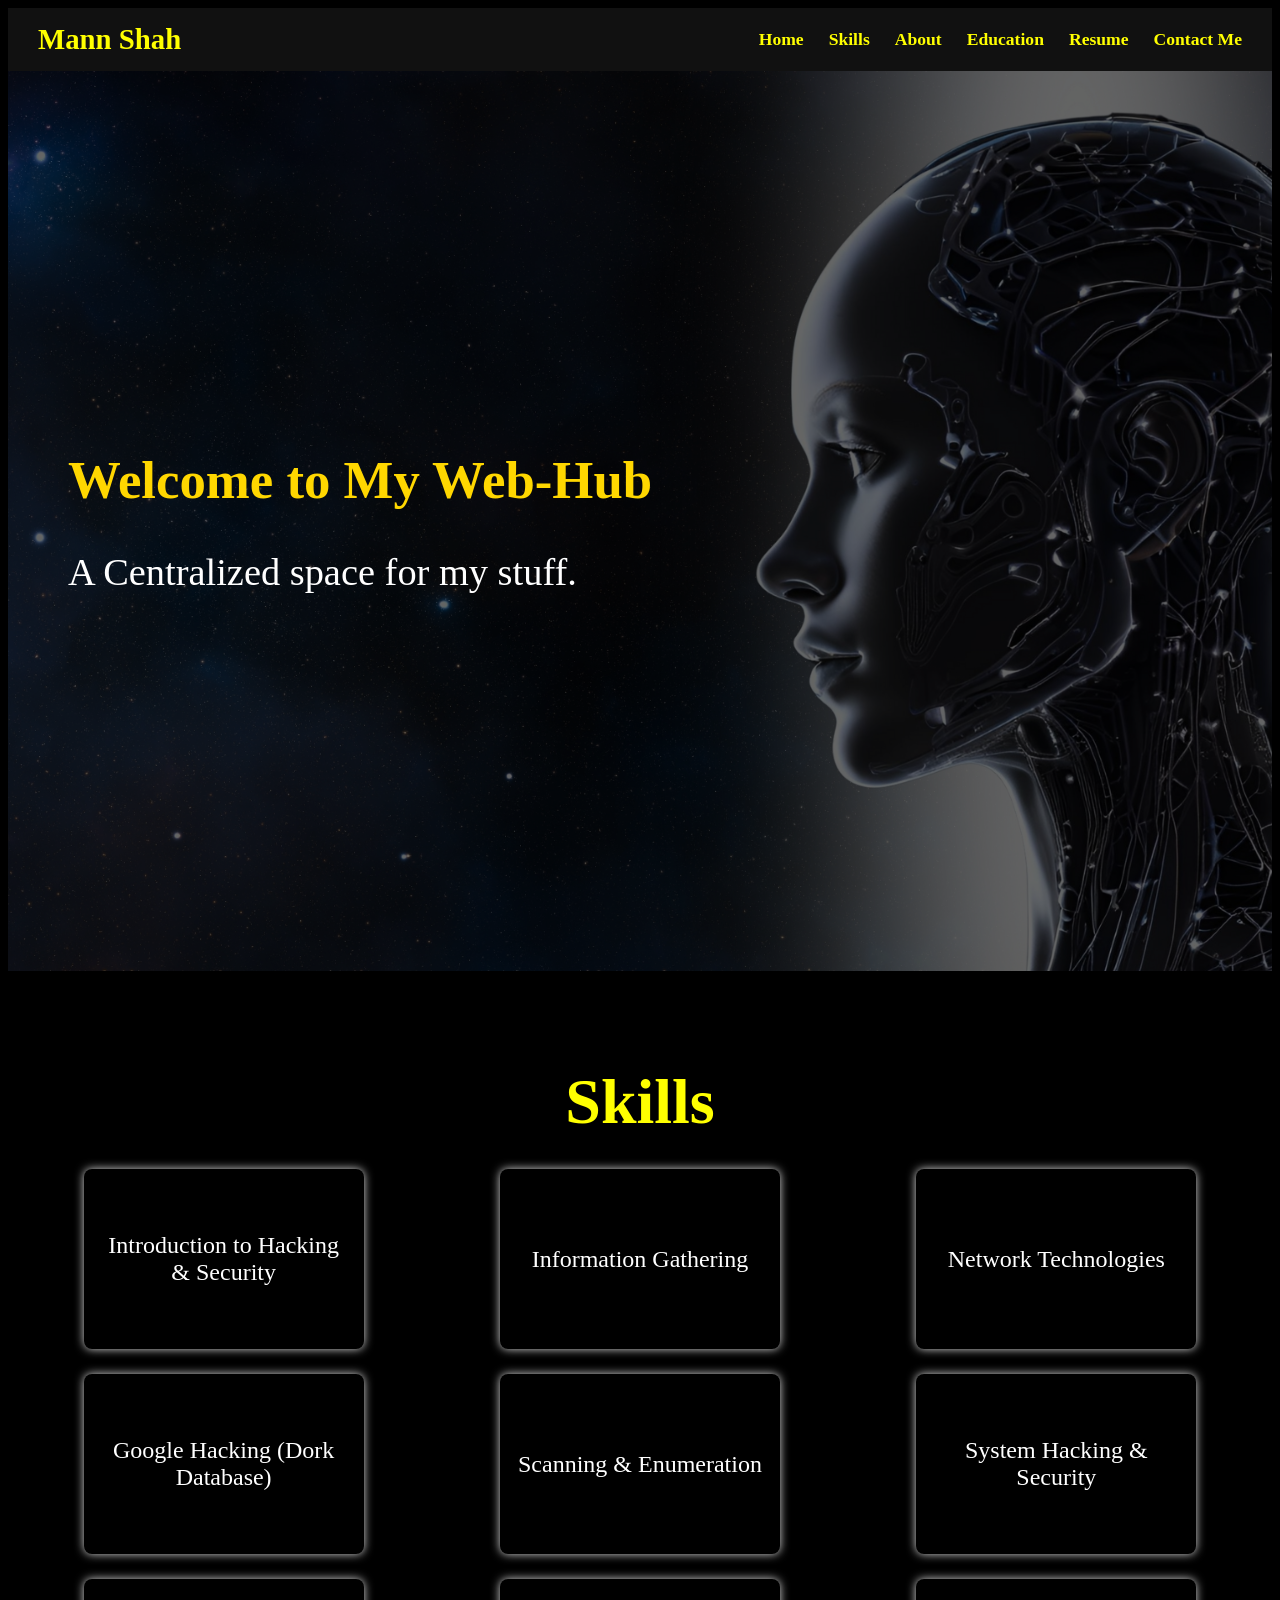
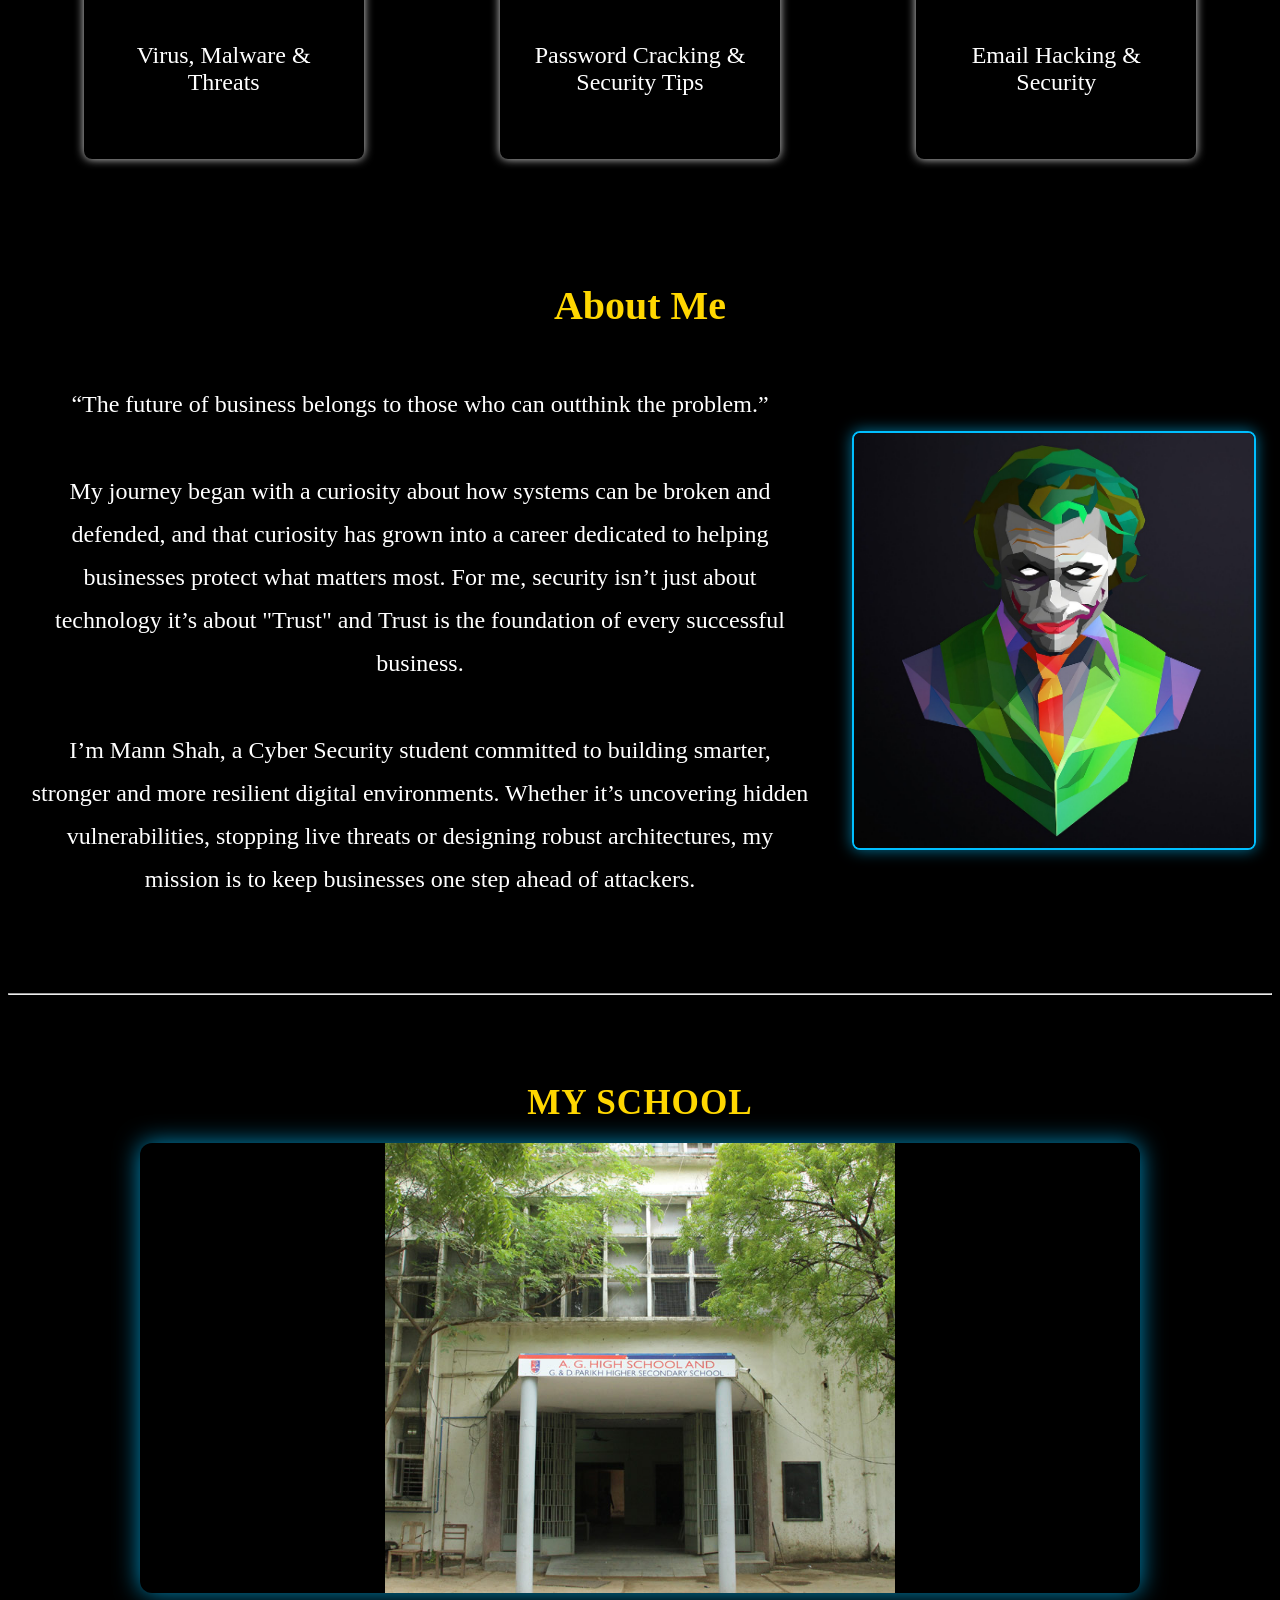
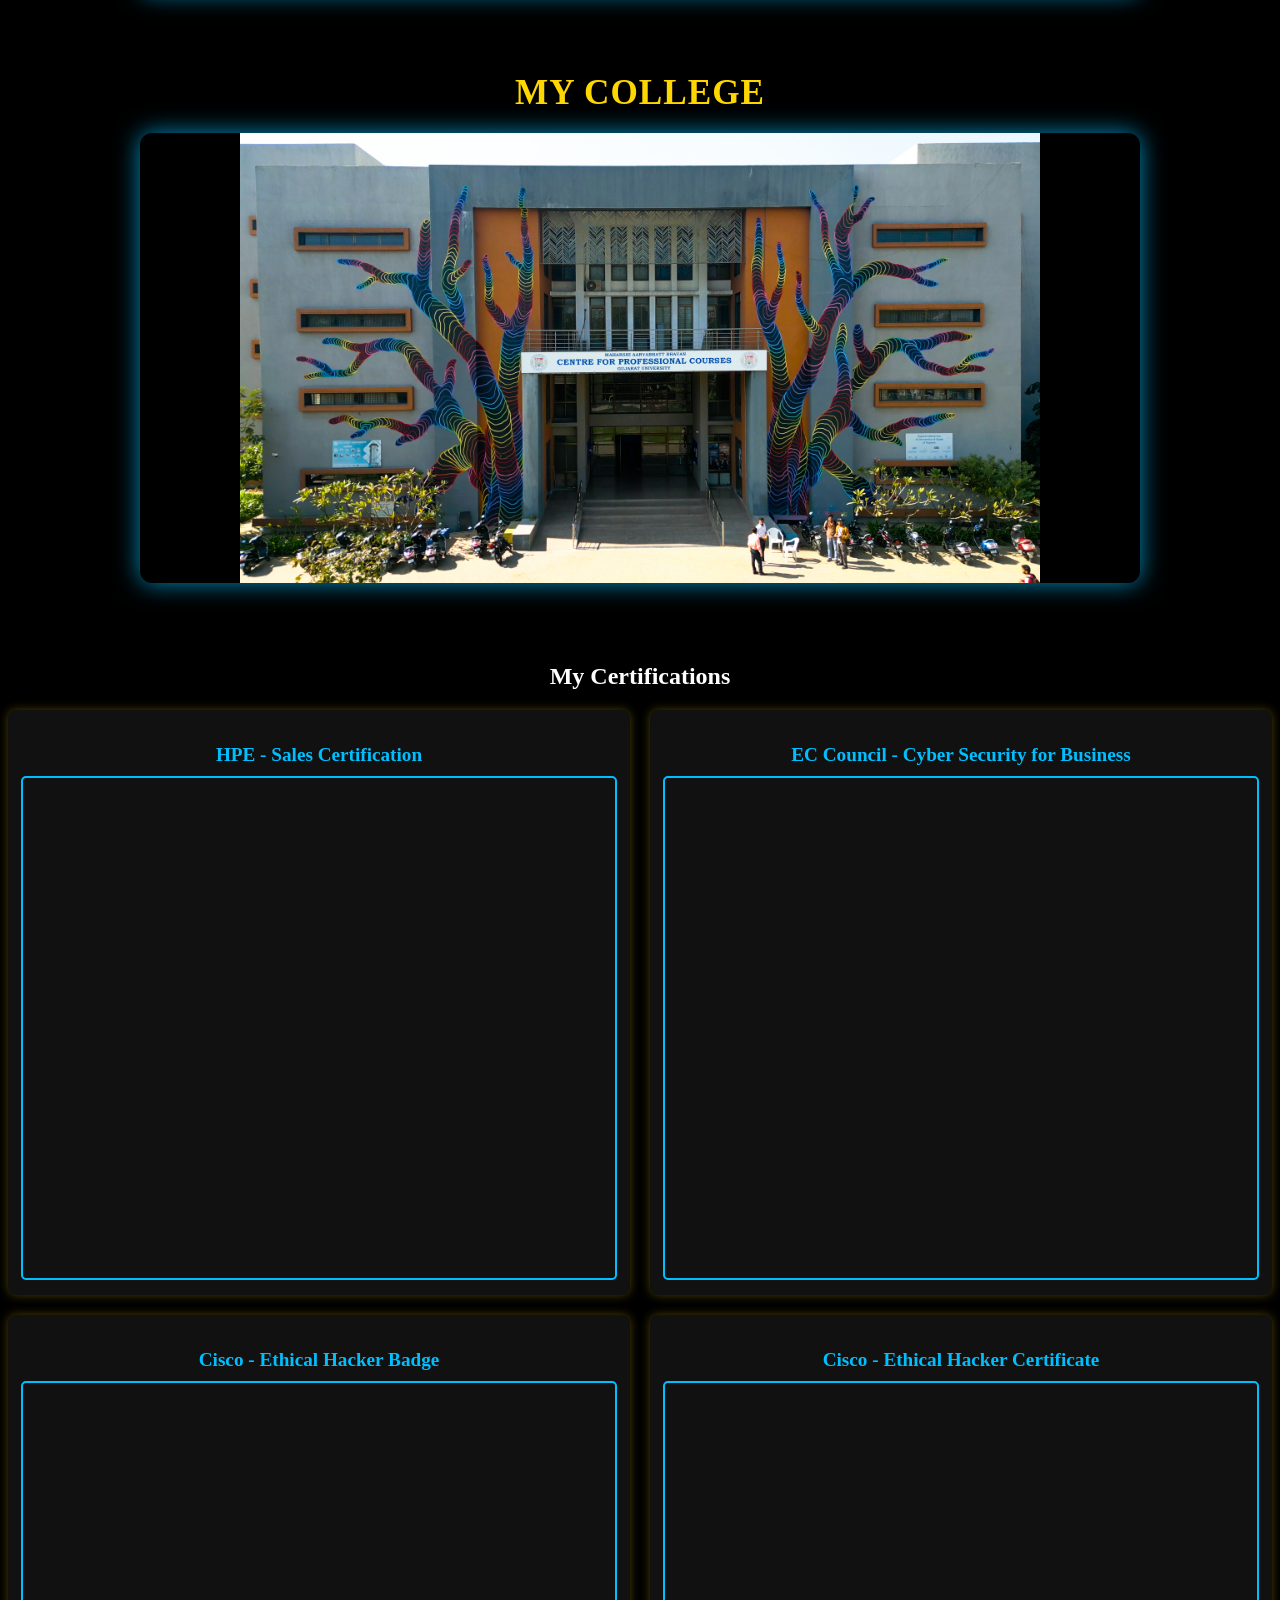
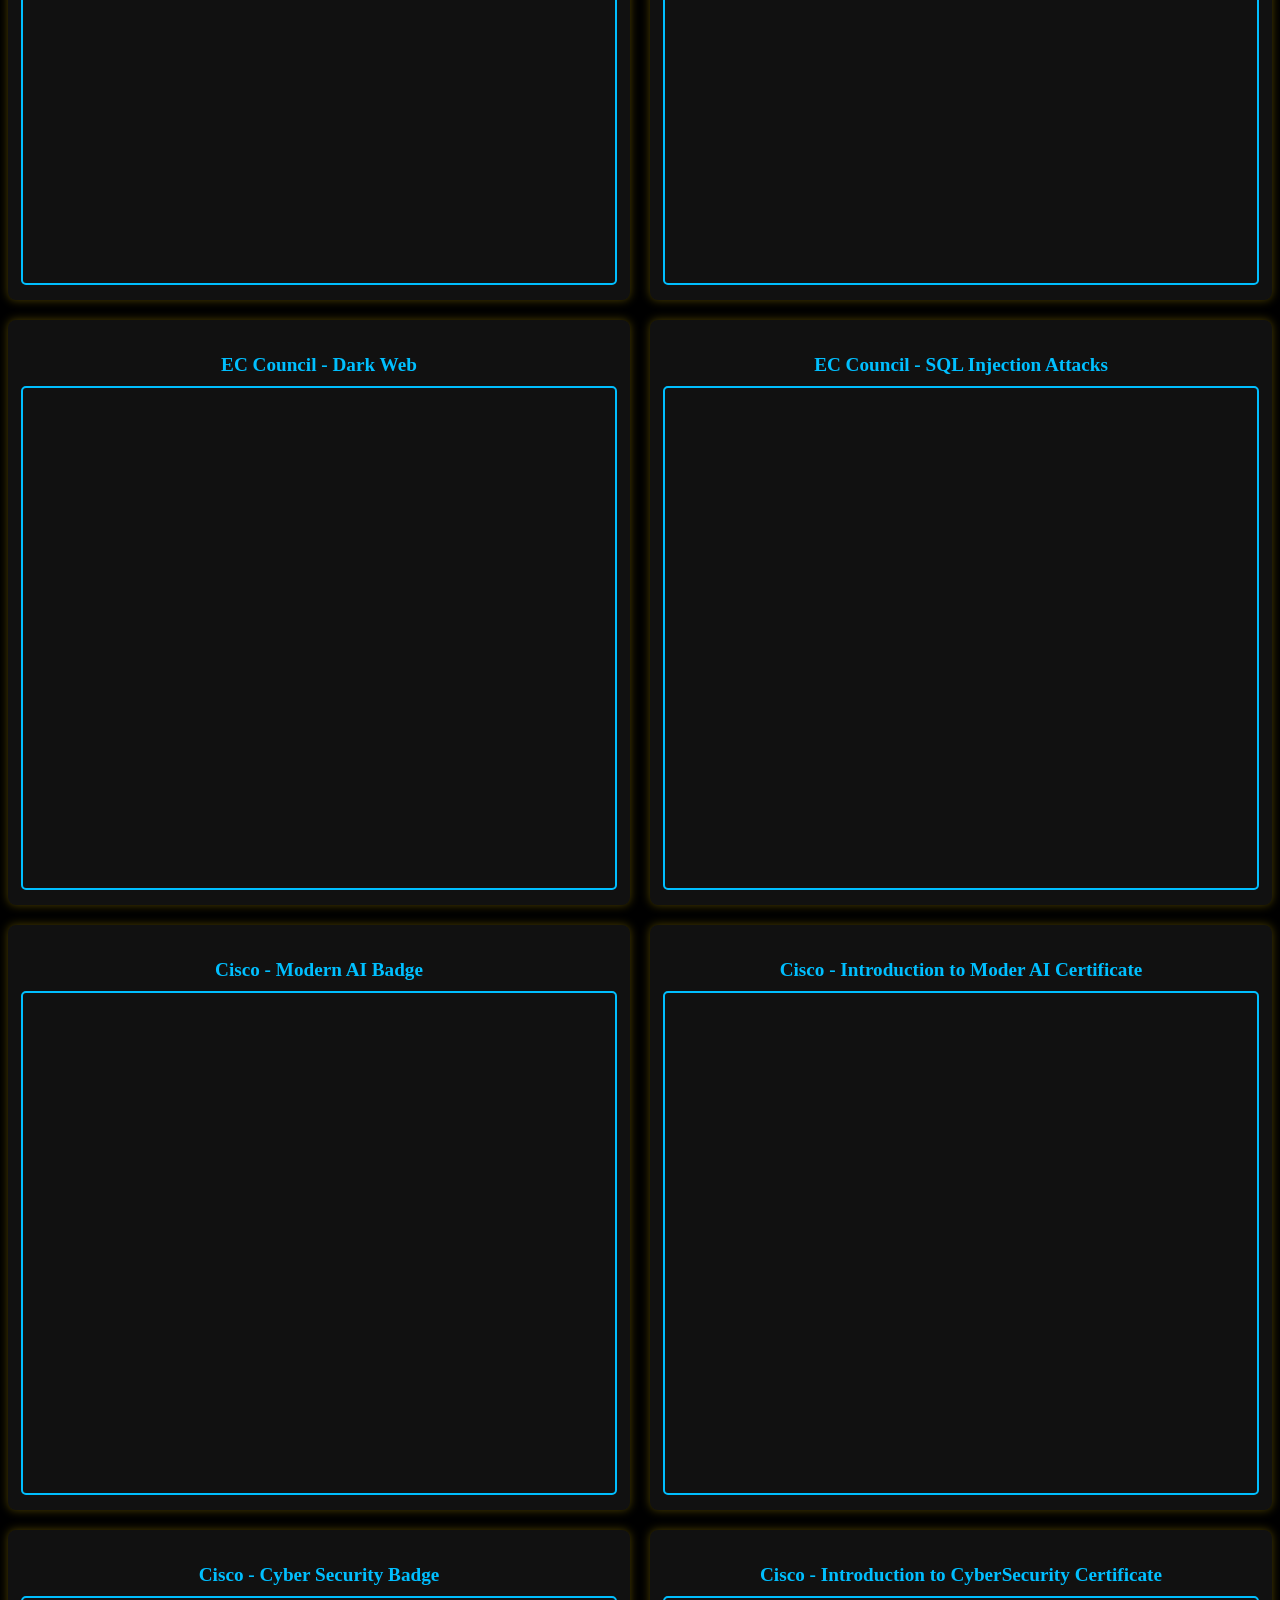
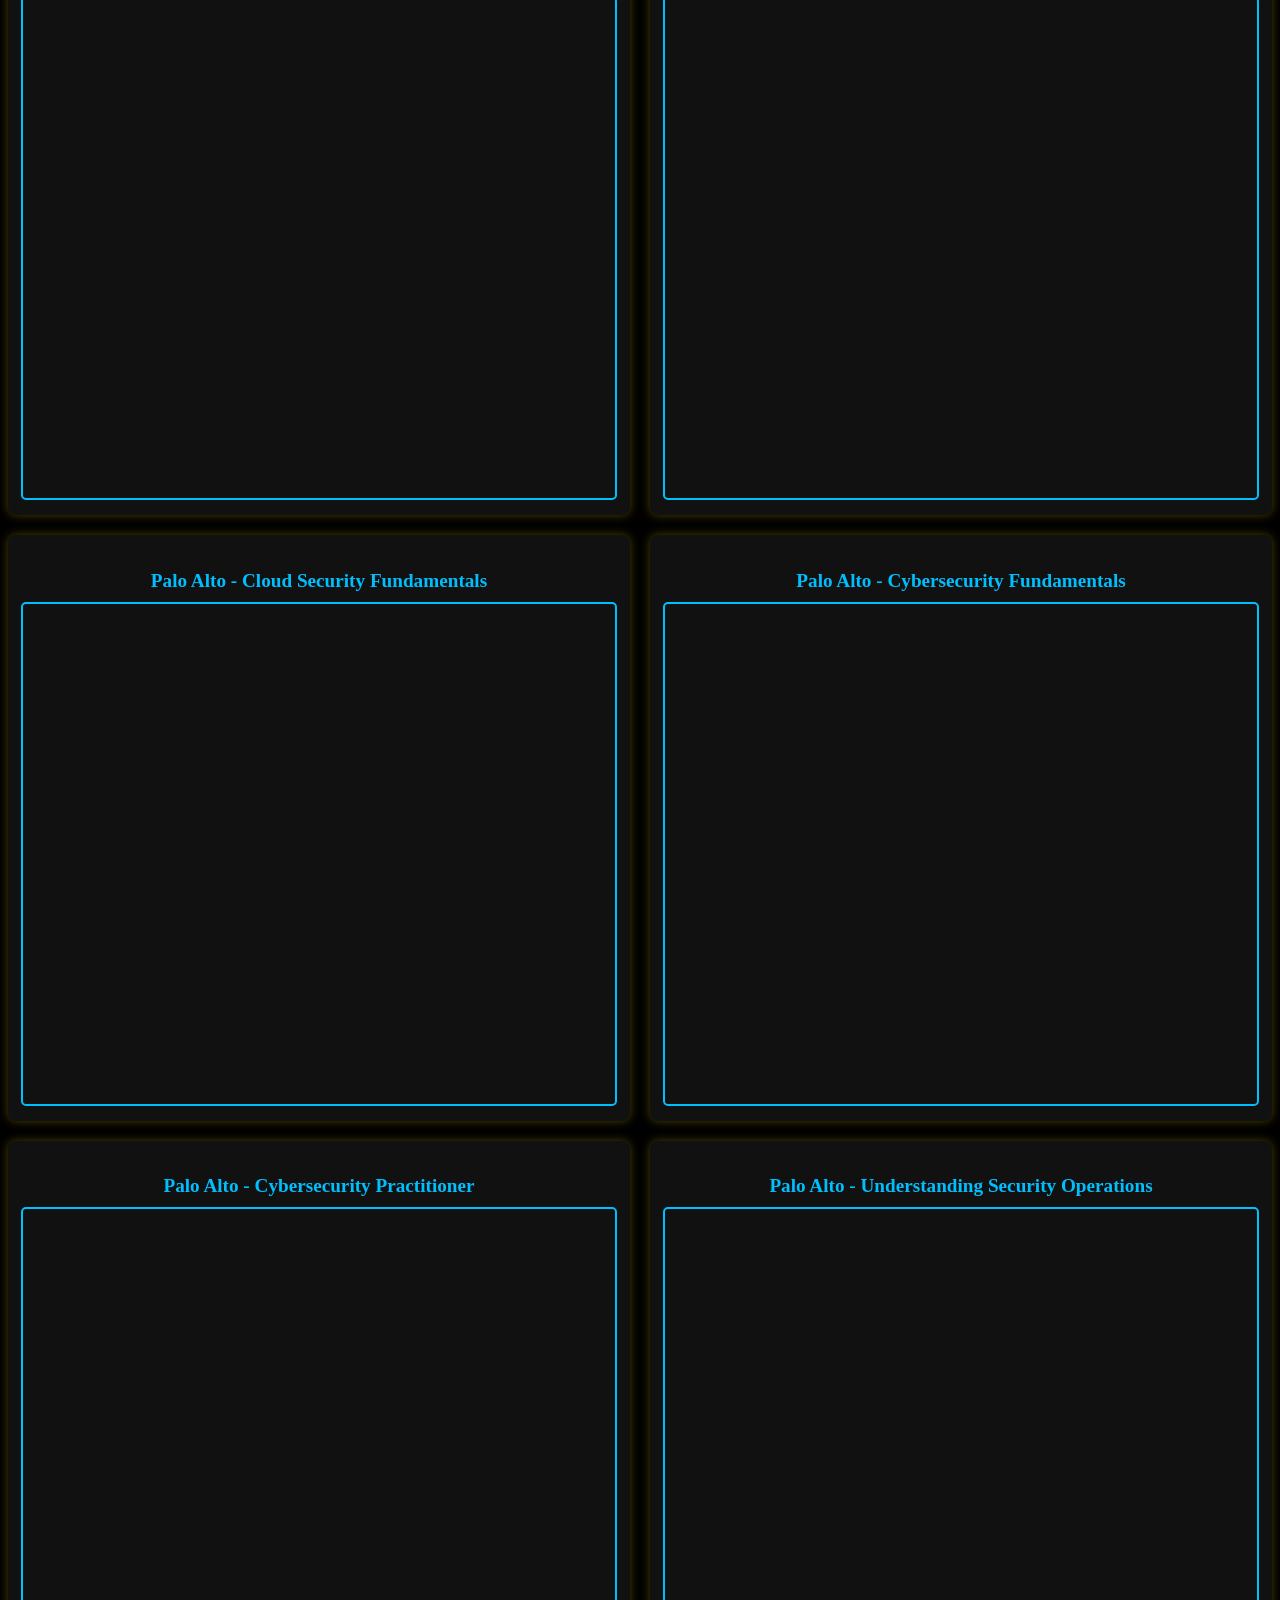
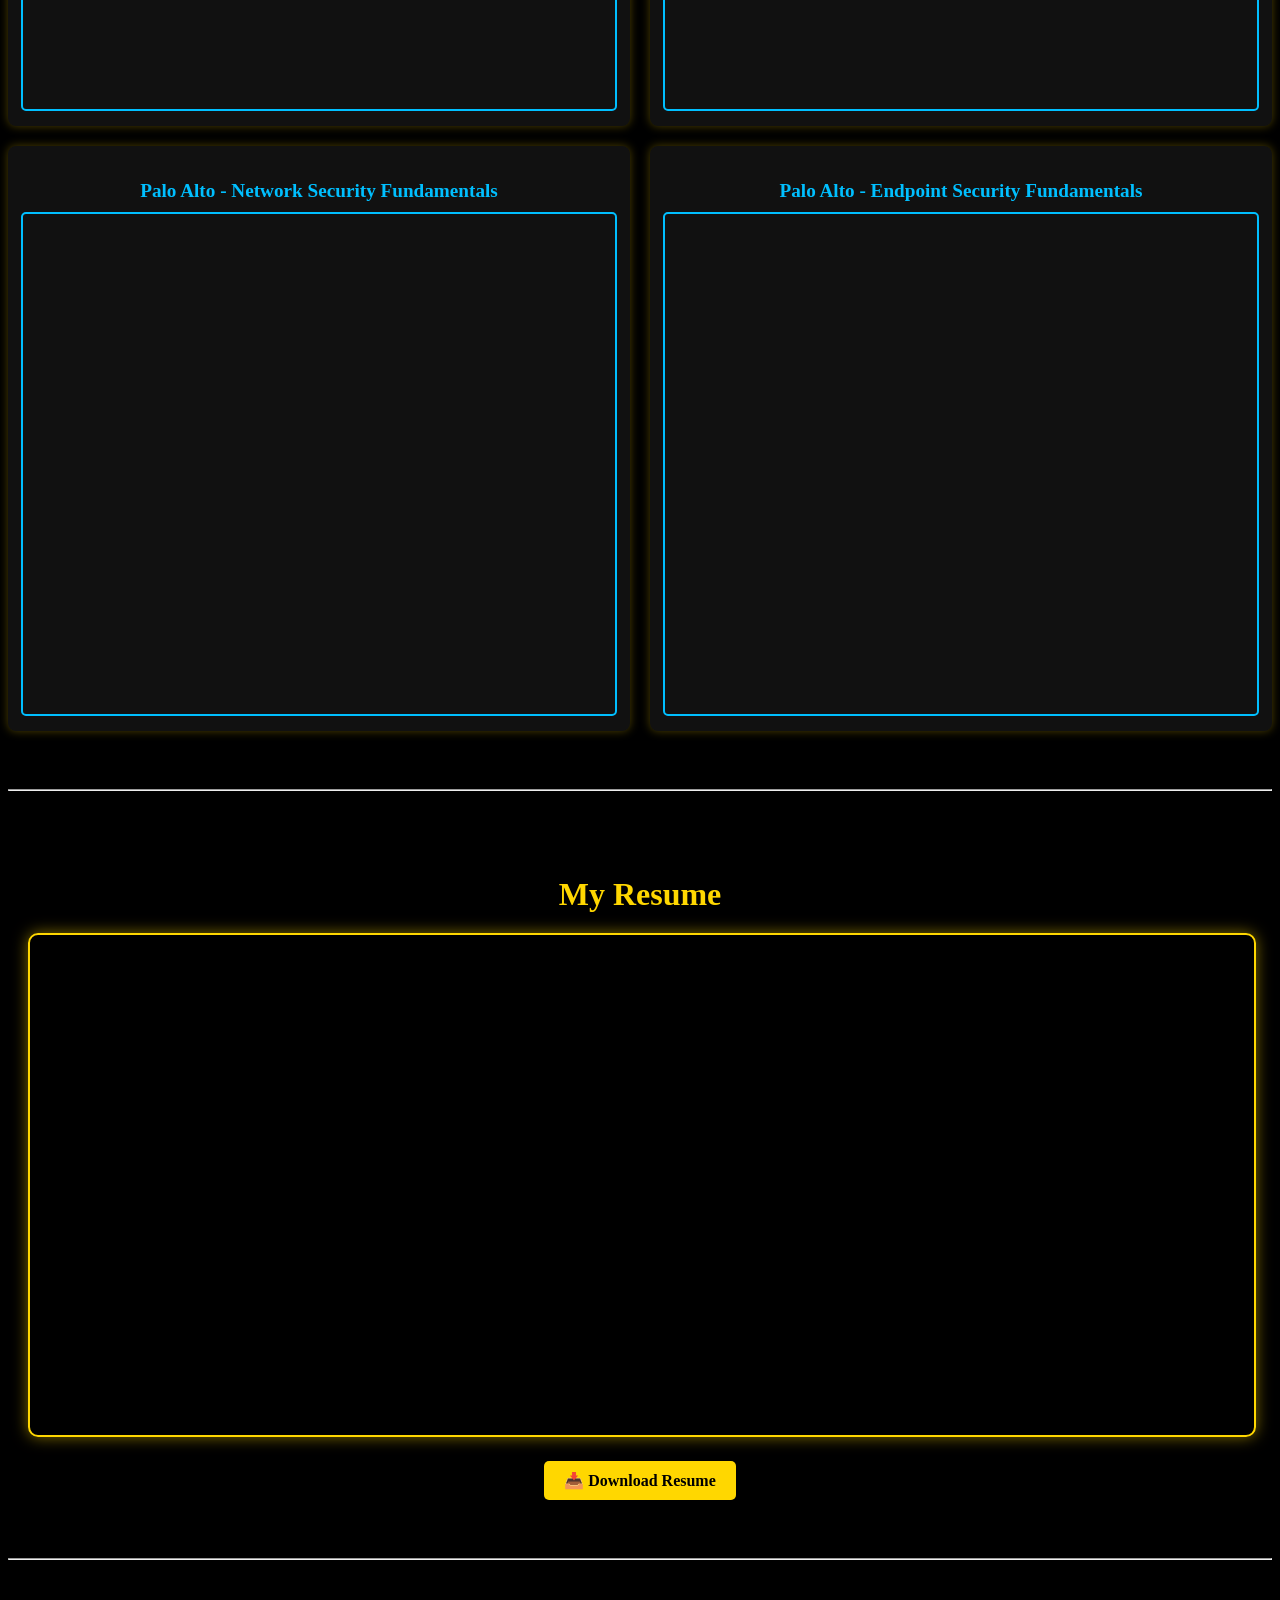
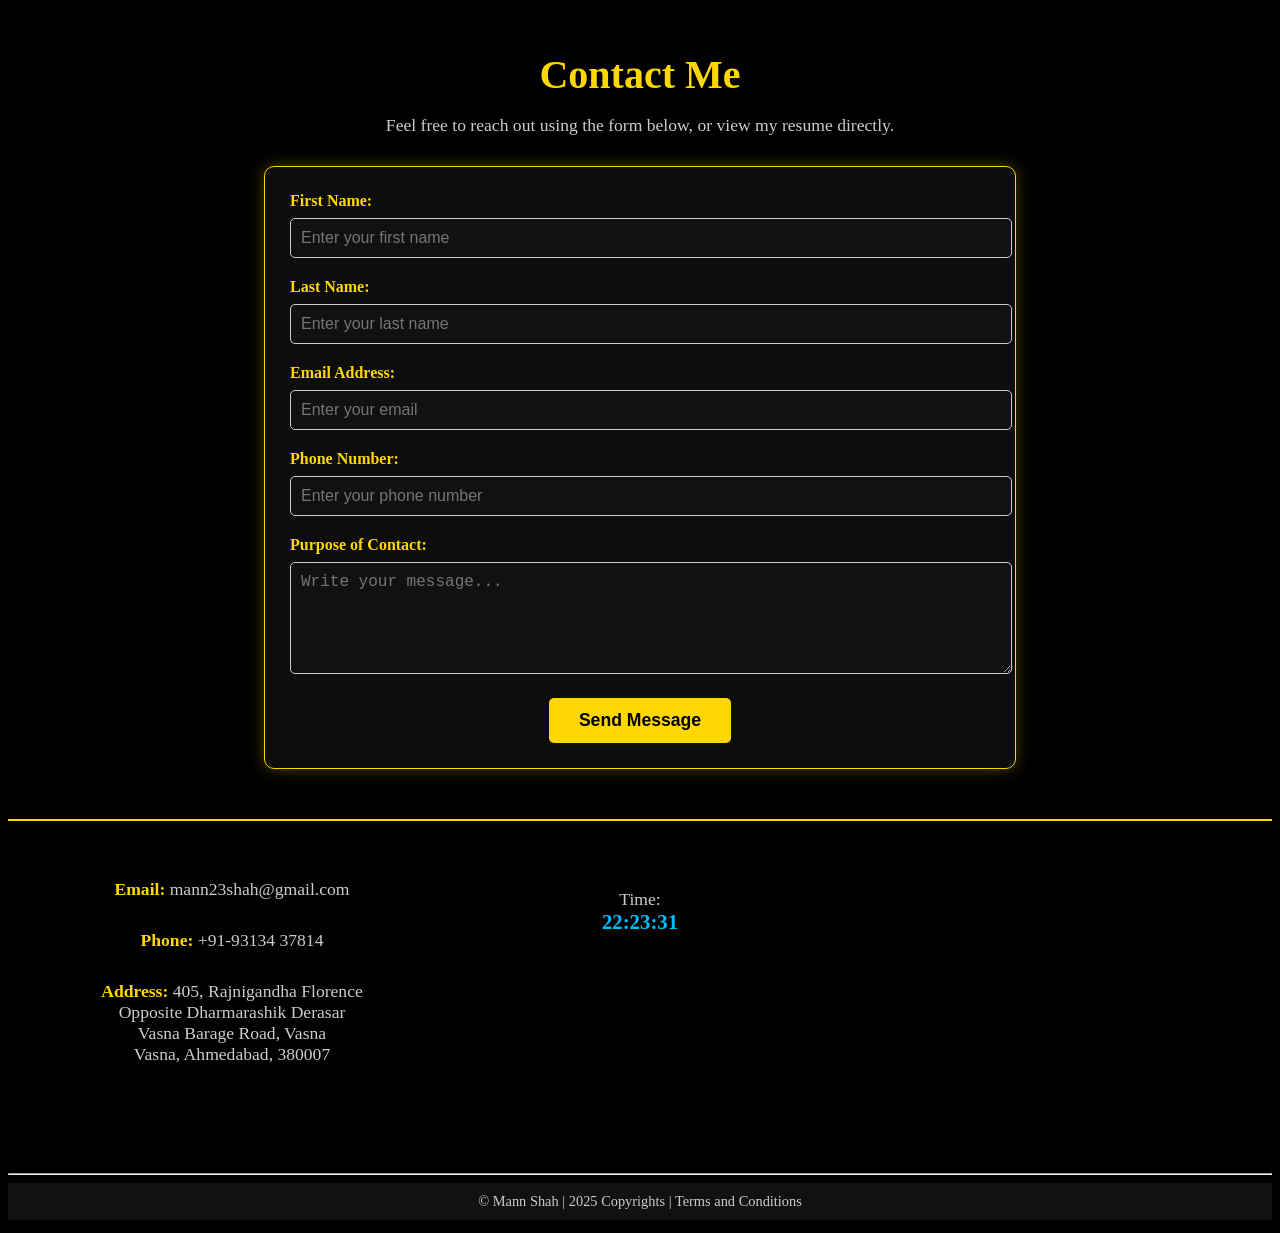
==== index.html @ 46d9b74e "Add files via upload" ====
<!DOCTYPE html>
<html lang="en">

<head>
    <meta charset="UTF-8">
    <meta name="viewport" content="width=device-width, initial-scale=1.0">
    <title>Mann Shah Portfolio</title>
    <link rel="stylesheet" href="style.css">
    <script src="script.js" defer></script>
</head>

<body>
    <div id="loader">
        <div class="loader-ring"></div>
        <p>Loading...</p>
    </div>
    <div class="spotlight-container">
        <!-- Header -->
        <header class="header">
            <nav class="navbar">
                <div class="logo">
                    <a href="#home">Mann Shah</a>
                </div>
                <ul class="nav-links">
                    <li><a href="#home">Home</a></li>
                    <li><a href="#skills">Skills</a></li>
                    <li><a href="#about">About</a></li>
                    <li><a href="#education">Education</a></li>
                    <li><a href="#resume">Resume</a></li>
                    <li><a href="#contact">Contact Me</a></li>
                </ul>
            </nav>

        </header>



        <main>
            <section id="home">
                <div class="overlay"></div>
                <div class="welcome-text">
                    <h1>Welcome to My Web-Hub</h1>
                    <p>A Centralized space for my stuff.</p>
                </div>
            </section>

            <section id="skills">
                <div class="skills">
                    <p>Skills</p>
                    <div class="Skills">
                        <div class="flip-container">
                            <div class="flipper">
                                <div class="front Skills">
                                    Introduction to Hacking & Security
                                </div>
                                <div class="back">
                                    Ethical hacking uses authorized techniques to identify and
                                    strengthen system vulnerabilities.
                                </div>
                            </div>
                        </div>
                        <div class="flip-container">
                            <div class="flipper">
                                <div class="front Skills">Information Gathering</div>
                                <div class="back">
                                    Collecting data about a target system or network to plan a
                                    security assessment.
                                </div>
                            </div>
                        </div>
                        <div class="flip-container">
                            <div class="flipper">
                                <div class="front Skills">Network Technologies</div>
                                <div class="back">
                                    Understanding network protocols, devices, and
                                    architectures to secure or exploit them ethically.
                                </div>
                            </div>
                        </div>
                        <div class="flip-container">
                            <div class="flipper">
                                <div class="front Skills">
                                    Google Hacking (Dork Database)
                                </div>
                                <div class="back">
                                    Using advanced Google search queries to uncover exposed
                                    sensitive information.
                                </div>
                            </div>
                        </div>
                        <div class="flip-container">
                            <div class="flipper">
                                <div class="front Skills">Scanning & Enumeration</div>
                                <div class="back">
                                    Probing networks and systems to identify live hosts,
                                    services, and user details.
                                </div>
                            </div>
                        </div>
                        <div class="flip-container">
                            <div class="flipper">
                                <div class="front Skills">System Hacking & Security</div>
                                <div class="back">
                                    Gaining unauthorized access to systems and securing them
                                    against such breaches.
                                </div>
                            </div>
                        </div>
                        <div class="flip-container">
                            <div class="flipper">
                                <div class="front Skills">Virus, Malware & Threats</div>
                                <div class="back">
                                    Analyzing malicious software to prevent and mitigate
                                    damage to systems.
                                </div>
                            </div>
                        </div>
                        <div class="flip-container">
                            <div class="flipper">
                                <div class="front Skills">
                                    Password Cracking & Security Tips
                                </div>
                                <div class="back">
                                    Breaking weak passwords and implementing strong
                                    authentication practices.
                                </div>
                            </div>
                        </div>
                        <div class="flip-container">
                            <div class="flipper">
                                <div class="front Skills">Email Hacking & Security</div>
                                <div class="back">
                                    Exploiting email vulnerabilities and protecting against
                                    phishing and spoofing attacks.
                                </div>
                            </div>
                        </div>
                    </div>
                </div>
            </section>

            <section id="about">
                <h1>About Me</h1>
                <div class="about">
                    <!-- Left text -->
                    <p>
                        “The future of business belongs to those who can outthink the problem.”
                        <br>
                        <br>
                        My journey began with a curiosity about how systems can be broken and defended, and that
                        curiosity has grown into a career dedicated to helping businesses protect what matters most. For
                        me, security isn’t just about technology it’s about "Trust" and Trust is the foundation of
                        every successful business.
                        <br>
                        <br>
                        I’m Mann Shah, a Cyber Security student committed to building smarter, stronger and more
                        resilient digital environments. Whether it’s uncovering hidden vulnerabilities, stopping live
                        threats or designing robust architectures, my mission is to keep businesses one step ahead of
                        attackers.
                    </p>

                    <!-- Right image + quote -->
                    <div class="about-right">
                        <img src="images/joker.png" alt="Profile Image">
                    </div>
                </div>
            </section>

            <hr>

            <section id="education">
                <!-- School -->
                <div class="edu-block">
                    <h1>My School</h1>
                    <div class="edu-card">
                        <div class="edu-card-inner">
                            <!-- Front (Image) -->
                            <div class="edu-card-front">
                                <img src="images/school.jpg" alt="School Photo">
                            </div>
                            <!-- Back (Text) -->
                            <div class="edu-card-back">
                                <p>
                                    School is where curiosity first turns into learning and friendships into lifelong
                                    memories.
                                    <br>
                                    <br>
                                    From classrooms filled with chalk dust to playgrounds echoing with laughter, group
                                    projects to annual sports days every moment added a layer to who I am today.
                                    <br>
                                    <br>
                                    My journey began at K.H. Modi(Junior & Senior), AES-AG Primary(1-8) & AES-AG Higher
                                    Secondary School(9-12) where I discovered the foundation of my growth both as a
                                    student and as an individual.
                                </p>
                            </div>
                        </div>
                    </div>
                </div>

                <!-- College -->
                <div class="edu-block">
                    <h1>My College</h1>
                    <div class="edu-card">
                        <div class="edu-card-inner">
                            <!-- Front (Image) -->
                            <div class="edu-card-front">
                                <img src="images/college.jpg" alt="College Photo">
                            </div>
                            <!-- Back (Text) -->
                            <div class="edu-card-back">
                                <p>
                                    While school gave me the roots, college gave me wings.
                                    <br>
                                    <br>
                                    College life is often remembered for last-minute project submissions, late-night
                                    studies and thrilling challenges which makes life-long memories.
                                    <br>
                                    <br>
                                    I not only completed my bachelor’s but also pursuing my Master’s in the CPC
                                    department, Gujarat University to refine my expertise in cyber security.
                                </p>
                            </div>
                        </div>
                    </div>
                </div>


                <h1>My Certifications</h1>
                <div class="certificates-container">

                    <div class="certificate">
                        <h3>HPE - Sales Certification</h3>
                        <iframe src="https://drive.google.com/file/d/18NmIKWTkVVVmTH1TGiWx5PaSjs95qAho/preview"
                            width="100%" height="500px" frameborder="0" scrolling="no">
                        </iframe>
                    </div>

                    <div class="certificate">
                        <h3>EC Council - Cyber Security for Business</h3>
                        <iframe src="https://drive.google.com/file/d/1HZ_ev7m59EHhhY91J9jR5_TcYqs4_EAk/preview"
                            width="100%" height="500px" frameborder="0" scrolling="no">
                        </iframe>
                    </div>

                    <div class="certificate">
                        <h3>Cisco - Ethical Hacker Badge</h3>
                        <iframe src="https://drive.google.com/file/d/19zVgF0BRAp1N_Mbxr4NUi0wArSXSQw-J/preview"
                            width="100%" height="500px" frameborder="0" scrolling="no">
                        </iframe>
                    </div>

                    <div class="certificate">
                        <h3>Cisco - Ethical Hacker Certificate</h3>
                        <iframe src="https://drive.google.com/file/d/1d87TMWQbw9RNWYwL2RcUDYoPjGscGnB2/preview"
                            width="100%" height="500px" frameborder="0" scrolling="no">
                        </iframe>
                    </div>

                    <div class="certificate">
                        <h3>EC Council - Dark Web</h3>
                        <iframe src="https://drive.google.com/file/d/1Y6nSWr-MLjJ0Bgc-hGQ8zm1eQJYEMoLv/preview"
                            width="100%" height="500px" frameborder="0" scrolling="no">
                        </iframe>
                    </div>

                    <div class="certificate">
                        <h3>EC Council - SQL Injection Attacks</h3>
                        <iframe src="https://drive.google.com/file/d/1PnmbTEci-hWki1MZZypUyqEnALji9c9V/preview"
                            width="100%" height="500px" frameborder="0" scrolling="no">
                        </iframe>
                    </div>

                    <div class="certificate">
                        <h3>Cisco - Modern AI Badge</h3>
                        <iframe src="https://drive.google.com/file/d/16iZ7U9ts-0t_I0nfexetOgrabl7Ami2X/preview"
                            width="100%" height="500px" frameborder="0" scrolling="no">
                        </iframe>
                    </div>

                    <div class="certificate">
                        <h3>Cisco - Introduction to Moder AI Certificate</h3>
                        <iframe src="https://drive.google.com/file/d/1RAwKHGflHTv1Gy9pgaRQdErzfZQZAkMT/preview"
                            width="100%" height="500px" frameborder="0" scrolling="no">
                        </iframe>
                    </div>

                    <div class="certificate">
                        <h3>Cisco - Cyber Security Badge</h3>
                        <iframe src="https://drive.google.com/file/d/1o6xoC6p-ZMu3oVti7hZjiXdIqxXGOB_d/preview"
                            width="100%" height="500px" frameborder="0" scrolling="no">
                        </iframe>
                    </div>


                    <div class="certificate">
                        <h3>Cisco - Introduction to CyberSecurity Certificate</h3>
                        <iframe src="https://drive.google.com/file/d/1DClFJ9cGJTOzZsUKIH6nRd4Sj44xY1rk/preview"
                            width="100%" height="500px" frameborder="0" scrolling="no">
                        </iframe>
                    </div>

                    <div class="certificate">
                        <h3>Palo Alto - Cloud Security Fundamentals</h3>
                        <iframe src="https://drive.google.com/file/d/1x0jXjApTn25OPWedv29qkk1dUq9EiiQj/preview"
                            width="100%" height="500px" frameborder="0" scrolling="no">
                        </iframe>
                    </div>


                    <div class="certificate">
                        <h3>Palo Alto - Cybersecurity Fundamentals</h3>
                        <iframe src="https://drive.google.com/file/d/1_ONP89BtLRwjMjNuVAQO7pE-nNDFhG1h/preview"
                            width="100%" height="500px" frameborder="0" scrolling="no">
                        </iframe>
                    </div>


                    <div class="certificate">
                        <h3>Palo Alto - Cybersecurity Practitioner</h3>
                        <iframe src="https://drive.google.com/file/d/1ZpiCC0eNL6psE-KMiqcfVXHqWNUoz6cj/preview"
                            width="100%" height="500px" frameborder="0" scrolling="no">
                        </iframe>
                    </div>


                    <div class="certificate">
                        <h3>Palo Alto - Understanding Security Operations</h3>
                        <iframe src="https://drive.google.com/file/d/10zujyJd5Jqt5BIeiQ1d45bRIZrXwWpZs/preview"
                            width="100%" height="500px" frameborder="0" scrolling="no">
                        </iframe>
                    </div>


                    <div class="certificate">
                        <h3>Palo Alto - Network Security Fundamentals</h3>
                        <iframe src="https://drive.google.com/file/d/1JFvP9yD--DpUQNMDv0e1CW47JSm612ak/preview"
                            width="100%" height="500px" frameborder="0" scrolling="no">
                        </iframe>
                    </div>


                    <div class="certificate">
                        <h3>Palo Alto - Endpoint Security Fundamentals</h3>
                        <iframe src="https://drive.google.com/file/d/1o_lG3Nl9MdmVacwze5M3SqT5efrkQGo6/preview"
                            width="100%" height="500px" frameborder="0" scrolling="no">
                        </iframe>
                    </div>
                </div>
            </section>

            <hr>
            <section id="resume">
                <h2>My Resume</h2>

                <!-- PDF Preview -->
                <iframe src="https://drive.google.com/file/d/1K4ZfCnZbZjOZ8sSB6KDHNZ7QiLUKeQ4e/preview" width="100%"
                    height="500" frameborder="2">
                </iframe>

                <!-- Download Button -->
                <a href="https://drive.google.com/uc?export=download&id=1K4ZfCnZbZjOZ8sSB6KDHNZ7QiLUKeQ4e"
                    class="download-btn" download>
                    📥 Download Resume
                </a>
            </section>

            <hr>

            <section id="contact">
                <h1>Contact Me</h1>
                <p>Feel free to reach out using the form below, or view my resume directly.</p>
                <!-- Contact Form -->
                <form class="contact-form" action="http://127.0.0.1:5000/contact" method="post">
                    <div class="form-group">
                        <label for="fname">First Name:</label>
                        <input type="text" id="fname" name="fname" placeholder="Enter your first name" required>
                    </div>

                    <div class="form-group">
                        <label for="lname">Last Name:</label>
                        <input type="text" id="lname" name="lname" placeholder="Enter your last name" required>
                    </div>

                    <div class="form-group">
                        <label for="email">Email Address:</label>
                        <input type="email" id="email" name="email" placeholder="Enter your email" required>
                    </div>

                    <div class="form-group">
                        <label for="phone">Phone Number:</label>
                        <input type="tel" id="phone" name="phone" placeholder="Enter your phone number" required>
                    </div>

                    <div class="form-group">
                        <label for="purpose">Purpose of Contact:</label>
                        <textarea id="purpose" name="purpose" rows="5" placeholder="Write your message..."
                            required></textarea>
                    </div>

                    <div class="form-buttons">
                        <button type="submit" class="submit-btn">Send Message</button>
                    </div>
                </form>
            </section>
        </main>

        <!-- Footer -->
        <footer class="footer" id="contact">
            <div class="contact-details">
                <p><b>Email:</b> mann23shah@gmail.com</p>
                <p><b>Phone:</b> +91-93134 37814</p>
                <p><b>Address:</b> 405, Rajnigandha Florence <br> Opposite Dharmarashik Derasar <br> Vasna Barage Road,
                    Vasna
                    <br> Vasna, Ahmedabad, 380007
                </p>
            </div>

            <div class="footer-clock">
                <p>Time: <br><span id="clock">00:00:00</span></p>
            </div>

            <div class="map">
                <iframe
                    src="https://www.google.com/maps/embed?pb=!1m18!1m12!1m3!1d537.3214137863731!2d72.5504714817028!3d22.9976827812704!2m3!1f0!2f0!3f0!3m2!1i1024!2i768!4f13.1!3m3!1m2!1s0x395e85114cd45287%3A0x2e0bf670a161fb8c!2sRAJNIGANDHA%20APARTMENT!5e0!3m2!1sen!2sin!4v1755018966719!5m2!1sen!2sin"
                    width="325" height="225" style="border:2px;" allowfullscreen="" loading="lazy"
                    referrerpolicy="no-referrer-when-downgrade"></iframe>
            </div>
        </footer>
        <hr>
        <div class="row border-top pt-3 mb-0">
            <div class="col-12 text-center">
                <p class="mb-0 small">
                    &copy; Mann Shah | 2025 Copyrights | Terms and Conditions
                </p>
            </div>
        </div>

</body>

</html>
---- style.css ----
html {
    scroll-behavior: smooth;
    background: #000;
}

/* Loader */
#loader {
    position: fixed;
    top: 0; 
    left: 0;
    width: 100%; 
    height: 100%;
    background-color: #000; /* black background */
    display: flex;
    flex-direction: column;
    justify-content: center;
    align-items: center;
    z-index: 9999;
    color: #ffd700; /* yellow text */
    font-size: 1.5rem;
    font-weight: bold;
    transition: opacity 0.5s ease;
}

.loader-ring {
    border: 6px solid rgb(0, 0, 0);
    border-top: 6px solid #0dff00; /* blue ring */
    border-radius: 50%;
    width: 60px;
    height: 60px;
    animation: spin 1s linear infinite, glow 1.5s ease-in-out infinite alternate;
}

@keyframes spin {
    to { transform: rotate(360deg); }
}

@keyframes glow {
    0% { box-shadow: 0 0 5px #63ff38, 0 0 10px #00ff04; }
    100% { box-shadow: 0 0 15px #4dff74, 0 0 30px #3bff21; }
}

/* ===== Header ===== */
.header {
    background-color: #111; /* Dark background */
    padding: 15px 30px;
    position: sticky;
    top: 0;
    z-index: 1000;
}

.navbar {
    display: flex;
    justify-content: space-between;
    align-items: center;
}

.logo a {
    text-decoration: none;
    font-size: 1.8rem;
    font-weight: bold;
    color: yellow;
}

.nav-links {
    list-style: none;
    display: flex;
    gap: 25px;
    margin: 0;
    padding: 0;
}

.nav-links li {
    position: relative;
}

.nav-links a {
    text-decoration: none;
    font-size: 1.1rem;
    font-weight: bold;
    color: yellow;
    transition: color 0.3s ease;
}

/* Hover effect */
.nav-links a:hover {
    color: blue;
}

.nav-links a::after {
    content: '';
    position: absolute;
    left: 0;
    bottom: -3px;
    width: 0;
    height: 2px;
    background-color: blue;
    transition: width 0.3s ease;
}

.nav-links a:hover::after {
    width: 100%;
}

/* ===== Home Hero Section ===== */
#home {
    position: relative;
    height: 100vh; /* Full screen height */
    background: url("images/home.jpg") no-repeat center center/cover;
    display: flex;
    align-items: center;          /* vertically center */
    justify-content: flex-start;  /* align content to left */
    color: white;
    padding-left: 60px;           /* space from left edge */
}

/* Dark overlay for better text visibility */
#home .overlay {
    position: absolute;
    top: 0;
    left: 0;
    width: 100%;
    height: 100%;
    background: rgba(0, 0, 0, 0.6); /* 60% dark overlay */
    z-index: 0;
}

/* Welcome text styling */
.welcome-text {
    position: relative;
    z-index: 1;
    max-width: 600px;  /* reduced width so BG is more visible */
    text-align: left;  /* left align text */
}

.welcome-text h1 {
    font-size: 3.3rem;
    margin-bottom: 15px;
    color: #ffd700; /* Yellow heading */
    text-align: left;
    font-family: 'Times New Roman', Times, serif;
}

.welcome-text p {
    font-size: 2.4rem;
    line-height: 1.3;
    color: #ffffff;
    text-align: left;
    font-family: 'Times New Roman', Times, serif;
}

/* Responsive adjustments */
@media (max-width: 768px) {
    #home {
        padding-left: 20px; /* smaller margin on mobile */
    }
    .welcome-text h1 {
        font-size: 2.2rem;
    }
    .welcome-text p {
        font-size: 1.1rem;
    }
}

/* ===== Skills Section ===== */
#skills {
    padding: 30px 20px;
    background: url("images/skills.jpg") no-repeat center center/cover;
    color: yellow;
    text-align: center;
}

#skills p {
    font-size: 4rem;
    font-weight: bold;
    margin-bottom: 30px;
    /* text-align: center; */
}

/* Grid layout for boxes */
.Skills {
    display: grid;
    grid-template-columns: repeat(3, 1fr);
    gap: 25px;
    justify-items: center;
}

/* Flip container setup */
.flip-container {
    perspective: 1000px;
    width: 280px;
    height: 180px;
}

.flipper {
    position: relative;
    width: 100%;
    height: 100%;
    transition: transform 0.9s ease;
    transform-style: preserve-3d;
}

.flip-container:hover .flipper {
    transform: rotateY(180deg);
}

/* Front & back faces */
.front, .back {
    position: absolute;
    width: 100%;
    height: 100%;
    backface-visibility: hidden;
    display: flex;
    align-items: center;
    justify-content: center;
    padding: 15px;
    box-sizing: border-box;
    border-radius: 8px;
    box-shadow: 0 0 10px rgba(255, 255, 255, 0.852);
    font-size: 1.5rem;
    text-align: center;
}

/* Front face */
.front {
    background-color: rgb(0, 0, 0);
    color: white;
}

/* Back face */
.back {
    background-color: white;
    color: black;
    transform: rotateY(180deg);
}

/* Responsive for smaller screens */
@media (max-width: 992px) {
    .Skills {
        grid-template-columns: repeat(2, 1fr);
    }
}

@media (max-width: 600px) {
    .Skills {
        grid-template-columns: 1fr;
    }
}

/* About Section */
#about {
    background-color: #000;
    color: white;
    padding: 60px 20px;
}

#about h1 {
    text-align: center;
    font-size: 2.5rem;
    color: #ffd700;
    margin-bottom: 30px;
}

.about {
    display: flex;
    justify-content: space-between;
    align-items: center; /* Vertically align text & image */
    gap: 40px;
    flex-wrap: wrap;
}

/* Left Text */
.about p {
    flex: 1;
    font-size: 1.5rem; /* Increased for balance */
    line-height: 1.8;
    text-align: center;
    display: flex;
    align-items: center; /* Vertically center text inside */
}

/* Right Image + Quote */
.about-right {
    flex: 0 0 400px;
    text-align: center;
}

.about-right img {
    width: 100%;
    max-width: 400px;
    height: auto;
    border-radius: 8px;
    border: 2px solid #00bfff;
    box-shadow: 0 0 15px rgba(0, 191, 255, 0.6);
    transition: transform 0.3s ease, box-shadow 0.3s ease;
}

.about-right img:hover {
    transform: scale(1.05);
    box-shadow: 0 0 25px rgba(0, 191, 255, 0.9);
}

/* Responsive */
@media (max-width: 768px) {
    .about {
        flex-direction: column;
        text-align: center;
    }
    .about p {
        text-align: center;
        font-size: 1.1rem;
    }
}

#education {
    background-color: #000;
    padding: 50px 0;
    color: white;
    text-align: center;
}

.edu-block {
    margin-bottom: 80px;
}

.edu-block h1 {
    font-size: 2.2rem;
    color: #ffd700;
    margin-bottom: 20px;
    text-transform: uppercase;
    letter-spacing: 1px;
}

/* Card */
.edu-card {
    width: 80%;
    max-width: 1000px;
    margin: 0 auto;
    height: 450px;  /* Fixed height */
    perspective: 1200px;
    border-radius: 12px;
}

.edu-card-inner {
    position: relative;
    width: 100%;
    height: 100%;
    transition: transform 0.9s;
    transform-style: preserve-3d;
}

.edu-card:hover .edu-card-inner {
    transform: rotateY(180deg);
}

/* Front and Back */
.edu-card-front, .edu-card-back {
    position: absolute;
    width: 100%;
    height: 100%;
    backface-visibility: hidden;
    border-radius: 12px;
    overflow: hidden;
    box-shadow: 0 0 25px rgba(0, 191, 255, 0.734);
}

/* Front (Image) */
.edu-card-front img {
    height: 450px;
    width: auto;
    object-fit: cover;
}

/* Back (Text) */
.edu-card-back {
    background: #111;
    color: #fff;
    display: flex;
    justify-content: center;
    align-items: center;
    padding: 30px;
    font-size: 1.5rem;
    line-height: 1.6;
    transform: rotateY(180deg);
}

/* Responsive */
@media (max-width: 768px) {
    .edu-card {
        height: 300px;
    }

    .edu-card-back {
        font-size: 1rem;
        padding: 15px;
    }
}


/* Certificates Grid - Always 2 per row */
.certificates-container {
    display: grid;
    grid-template-columns: repeat(2, 1fr);
    gap: 20px;
}

/* Individual Certificate Box */
.certificate {
    background-color: #111;
    padding: 15px;
    border-radius: 8px;
    box-shadow: 0 0 10px rgba(255, 215, 0, 0.3);
    transition: transform 0.3s ease, box-shadow 0.3s ease;
    cursor: pointer;
    display: flex;
    flex-direction: column;
    align-items: center;
}

.certificate:hover {
    transform: scale(1.02);
    box-shadow: 0 0 20px rgba(255, 215, 0, 0.6);
}

.certificate h3 {
    margin-bottom: 10px;
    color: #00bfff;
    font-size: 1.2rem;
    text-align: center;
}

.certificate iframe {
    border-radius: 5px;
    border: 2px solid #00bfff;
    width: 100%;
    height: 500px;
}

/* Responsive for Mobile */
@media (max-width: 768px) {
    .certificates-container {
        grid-template-columns: 1fr;
    }
}

#resume {
    background-color: #000;
    padding: 50px 20px;
    text-align: center;
    color: white;
}

#resume h2 {
    font-size: 2rem;
    color: #ffd700;
    margin-bottom: 20px;
}

.download-btn {
    display: inline-block;
    background-color: #ffd700;
    color: black;
    padding: 10px 20px;
    margin-top: 20px;
    font-weight: bold;
    border-radius: 5px;
    text-decoration: none;
    transition: all 0.3s ease;
}

.download-btn:hover {
    background-color: #00bfff;
    color: white;
}

#resume iframe {
    border: 2px solid #ffd700;
    border-radius: 10px;
    box-shadow: 0 0 15px rgba(255, 215, 0, 0.5);
}

/* Contact Section */
#contact {
    background-color: #000;
    color: white;
    padding: 50px 20px;
    text-align: center;
}

#contact h1 {
    font-size: 2.5rem;
    color: #ffd700;
    margin-bottom: 15px;
}

#contact p {
    font-size: 1.1rem;
    color: #ccc;
    margin-bottom: 30px;
}

/* Contact Form Styling */
.contact-form {
    max-width: 700px;
    margin: auto;
    background-color: rgba(255, 255, 255, 0.05);
    padding: 25px;
    border-radius: 10px;
    border: 1px solid #ffd700;
    box-shadow: 0 0 15px rgba(255, 215, 0, 0.3);
}

.form-group {
    text-align: left;
    margin-bottom: 20px;
}

.form-group label {
    display: block;
    font-weight: bold;
    margin-bottom: 8px;
    color: #ffd700;
}

.form-group input,
.form-group textarea {
    width: 100%;
    padding: 10px;
    border-radius: 5px;
    border: 1px solid #ccc;
    background-color: #111;
    color: white;
    font-size: 1rem;
    transition: border 0.3s ease, box-shadow 0.3s ease;
}

.form-group input:focus,
.form-group textarea:focus {
    border-color: #00bfff;
    outline: none;
    box-shadow: 0 0 8px #00bfff;
}

/* Buttons */
.form-buttons {
    text-align: center;
}

.submit-btn {
    background-color: #ffd700;
    color: black;
    font-size: 1.1rem;
    font-weight: bold;
    padding: 12px 30px;
    border: none;
    border-radius: 5px;
    cursor: pointer;
    transition: all 0.3s ease;
}

.submit-btn:hover {
    background-color: #00bfff;
    color: white;
}

/* Footer Section */
.footer {
    background-color: #000;
    color: white;
    padding: 40px 20px;
    display: flex;
    justify-content: space-between;
    flex-wrap: wrap;
    border-top: 2px solid #ffd700;
}

/* Contact Details */
.contact-details {
    flex: 1;
    min-width: 250px;
    margin-bottom: 20px;
}

.contact-details p {
    margin: 8px 0;
    font-size: 1rem;
}

.contact-details b {
    color: #ffd700;
}

/* Clock Section */
.footer-clock {
    flex: 1;
    min-width: 250px;
    text-align: center;
}

.footer-clock span {
    font-weight: bold;
    font-size: 1.3rem;
    color: #00bfff;
}

/* Map Section */
.map {
    flex: 1;
    min-width: 200px;
    text-align: center;
}

.map iframe {
    border: 2px solid #ffd700;
    border-radius: 5px;
}

/* Bottom Copyright Bar */
.row {
    background-color: #111;
    padding: 10px 0;
    text-align: center;
}

.row p {
    color: #ccc;
    font-size: 0.9rem;
    margin: 0;
}

/* Responsive Footer */
@media (max-width: 768px) {
    .footer {
        flex-direction: column;
        text-align: center;
    }
}
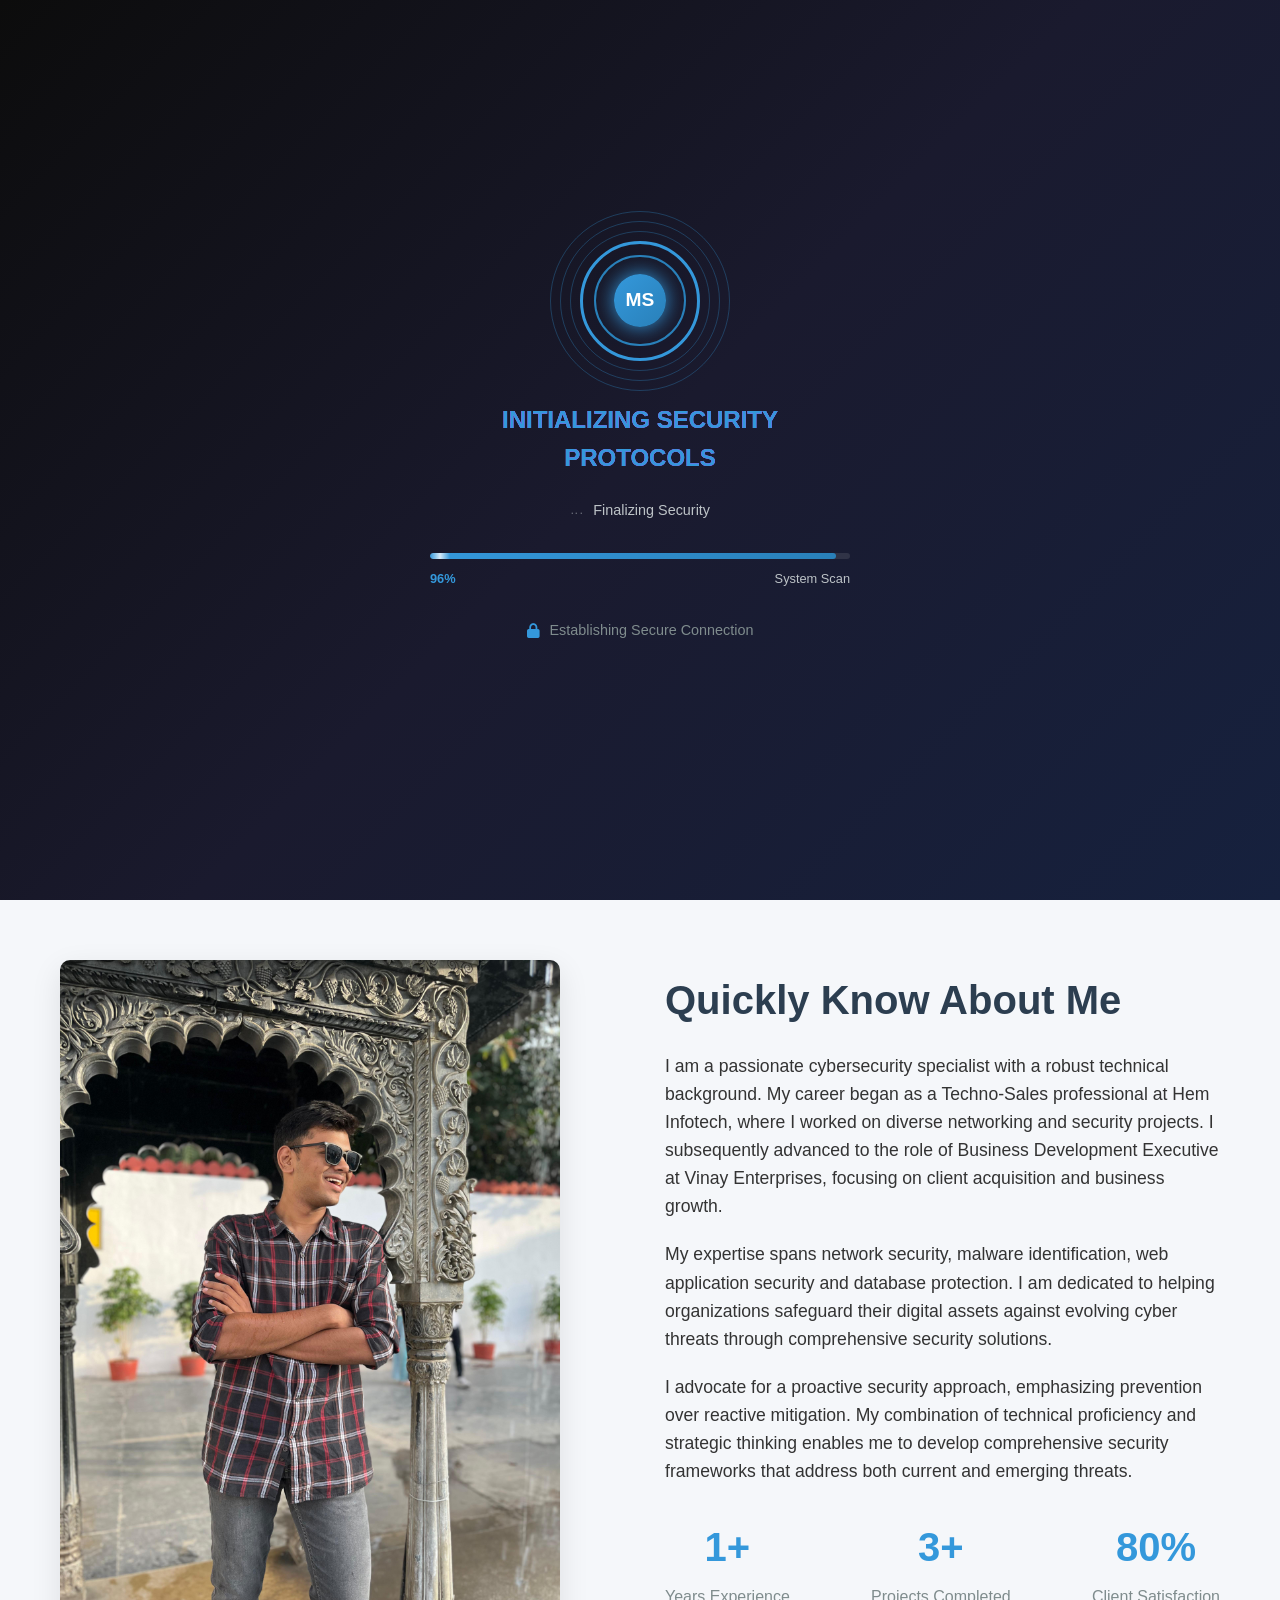
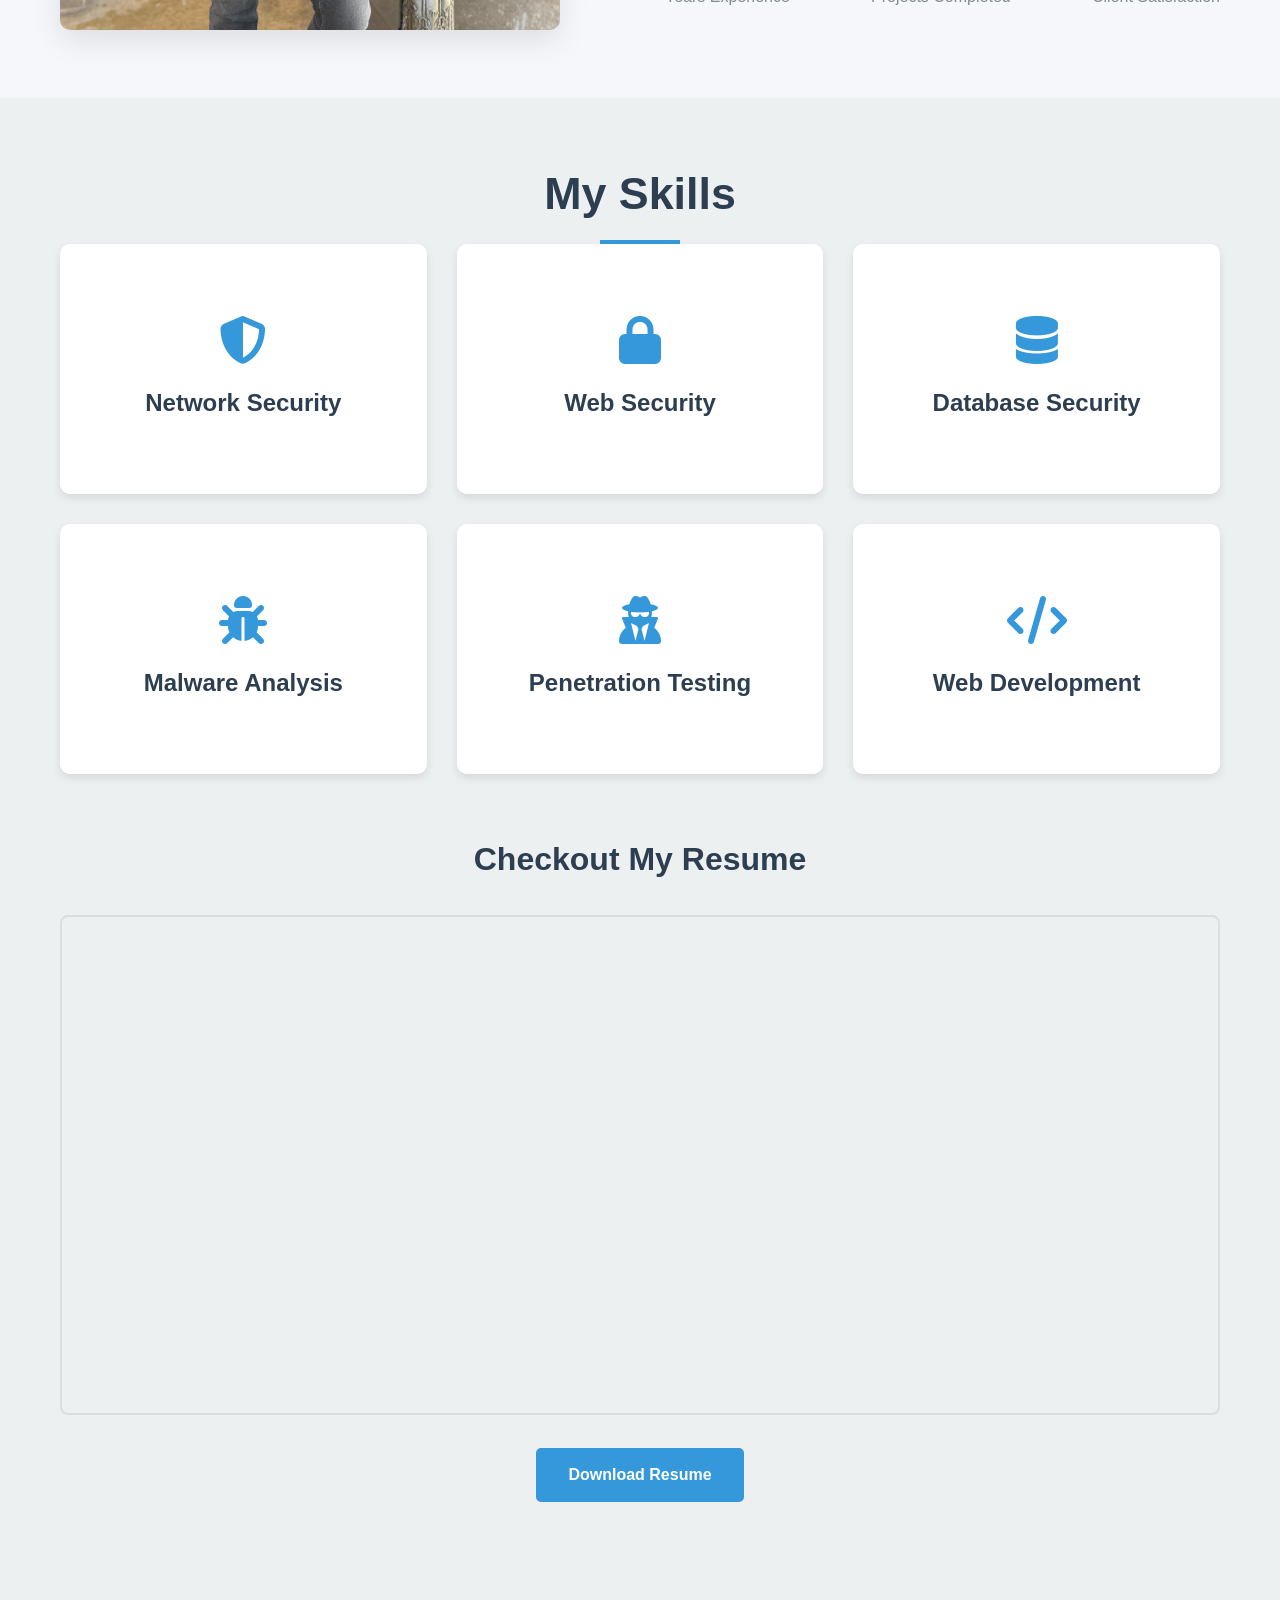
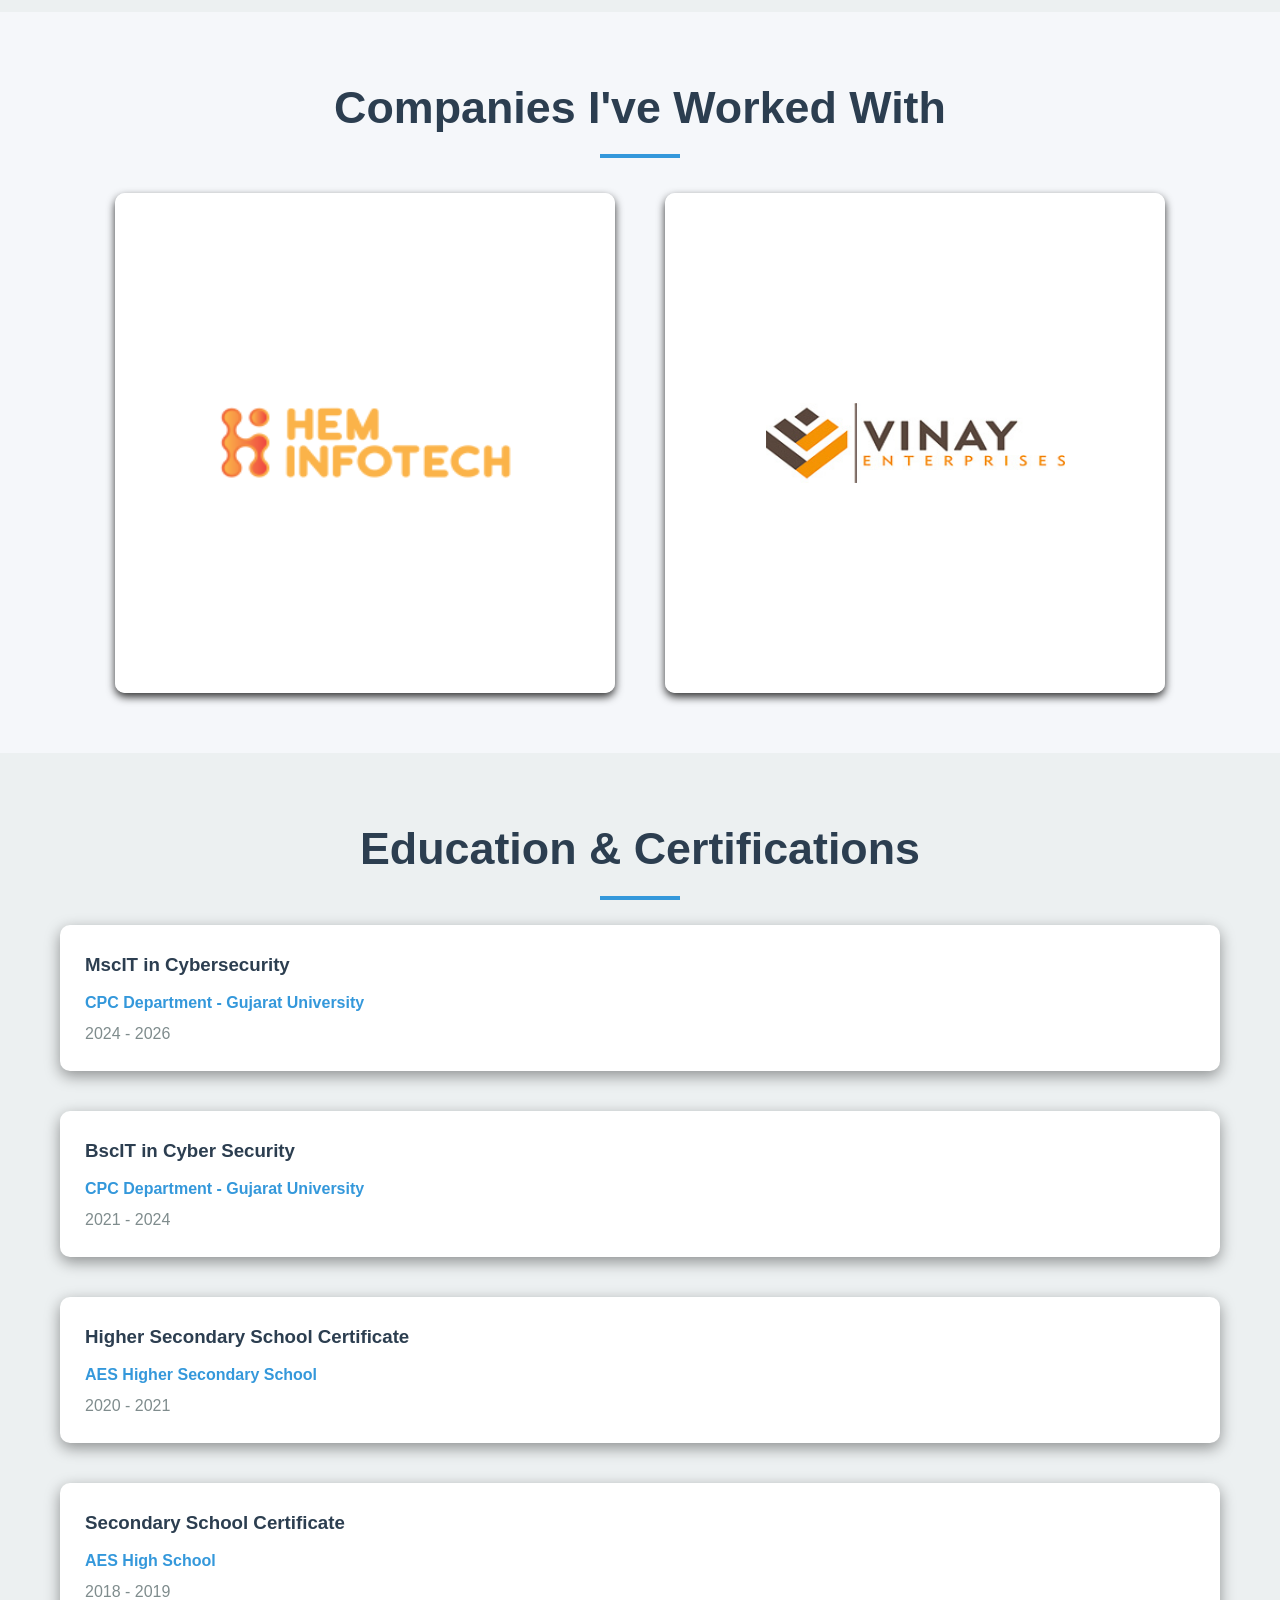
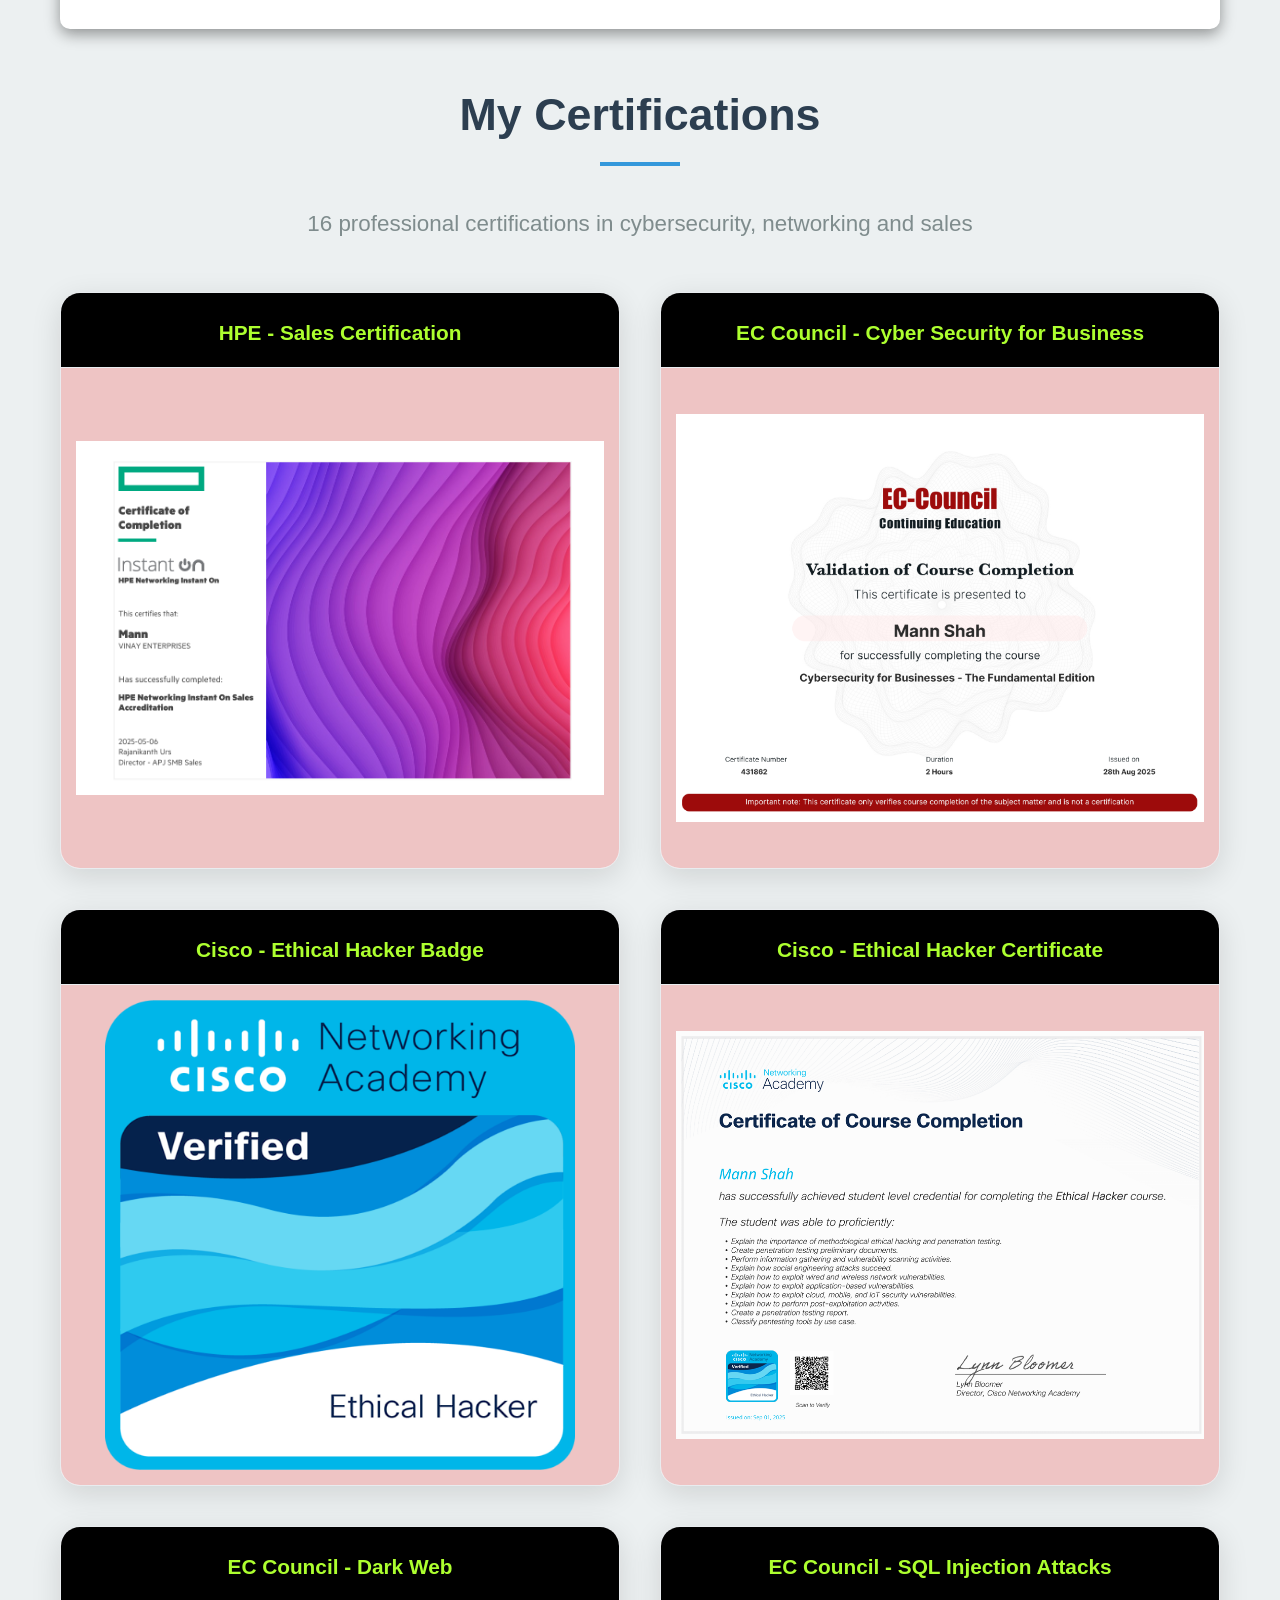
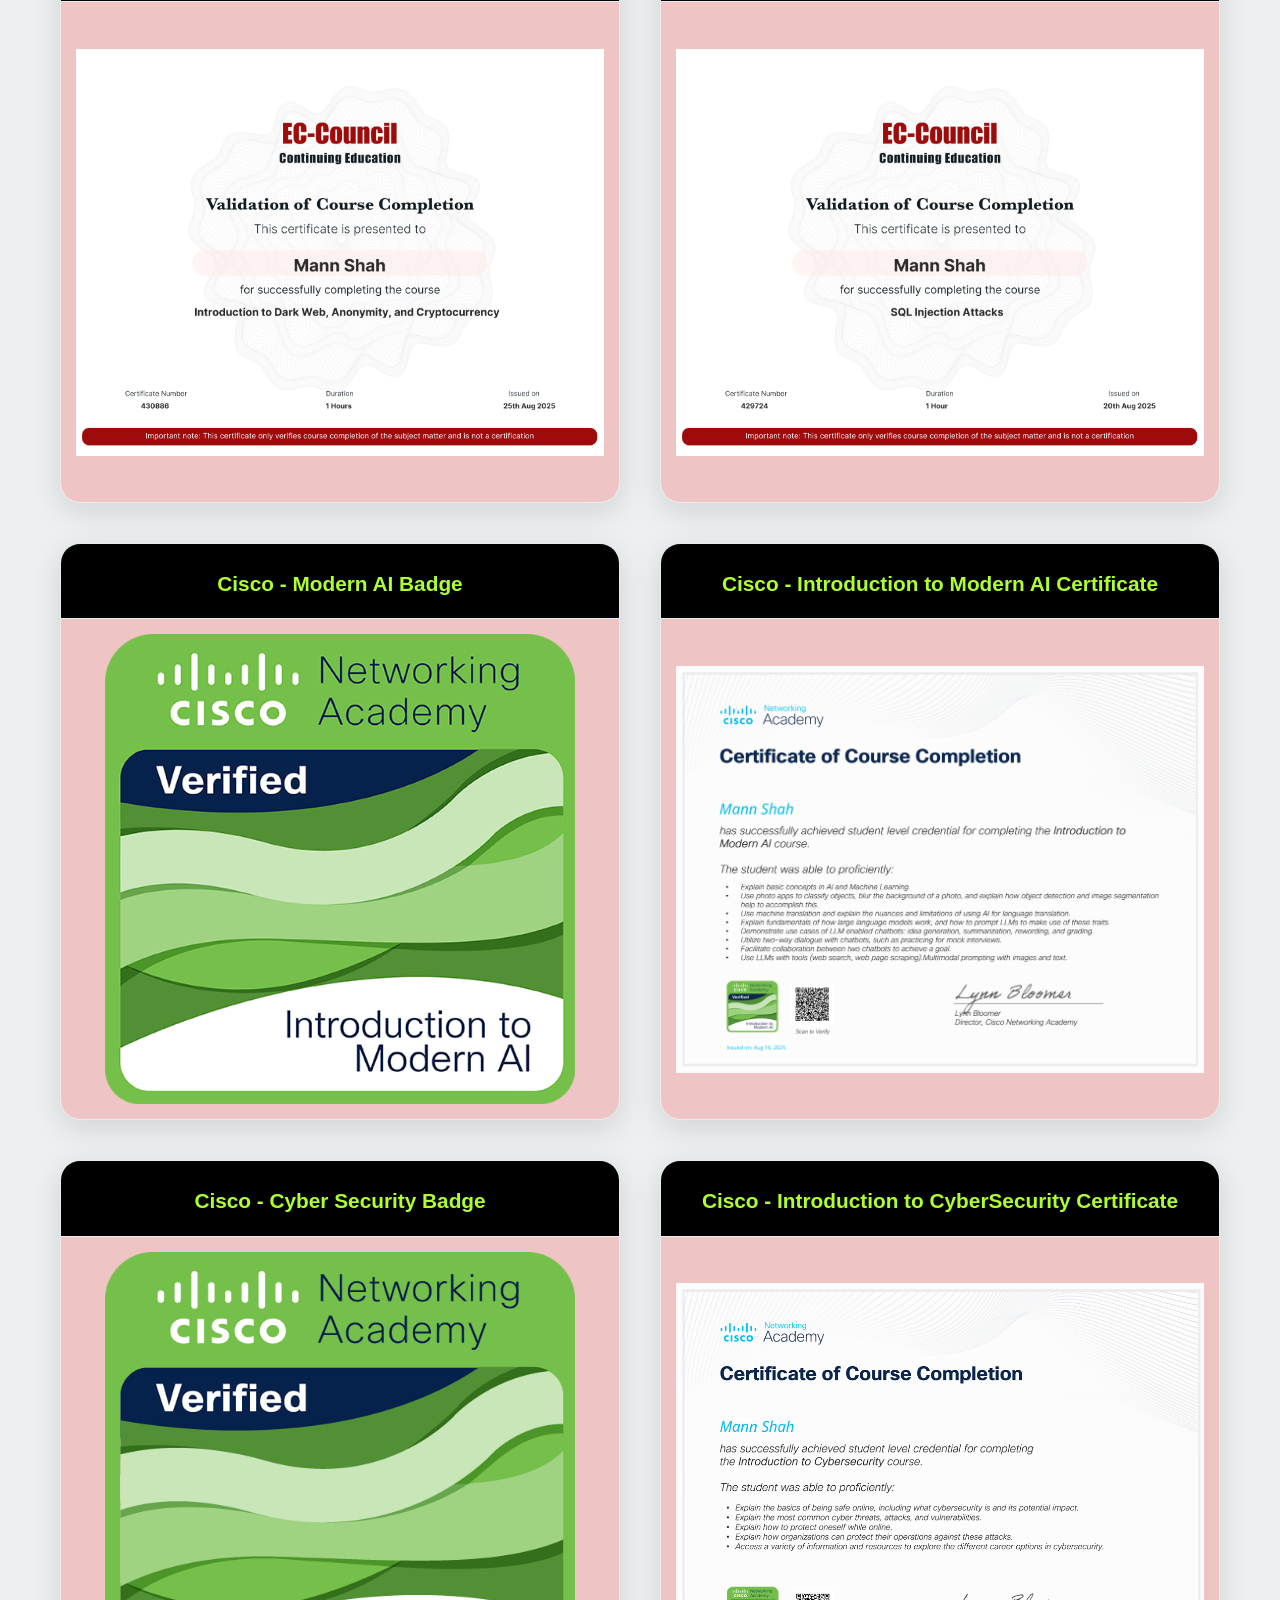
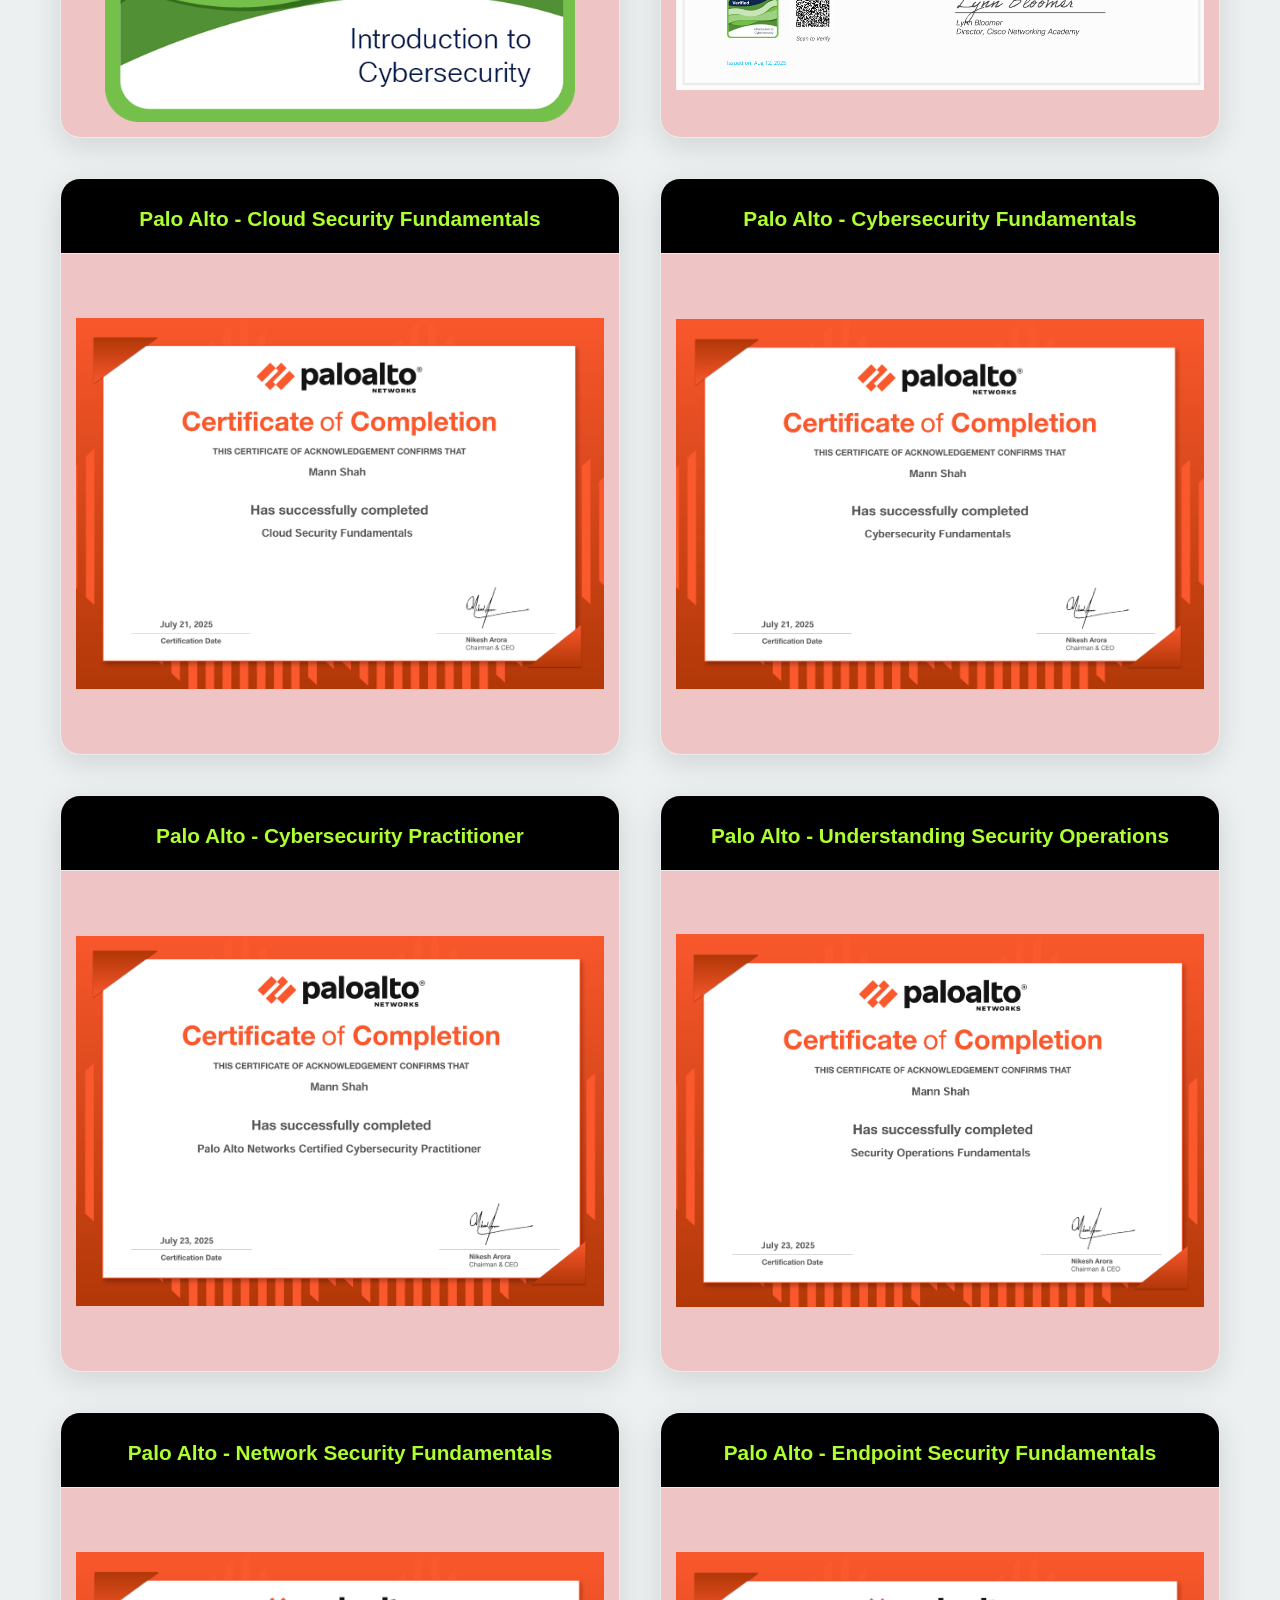
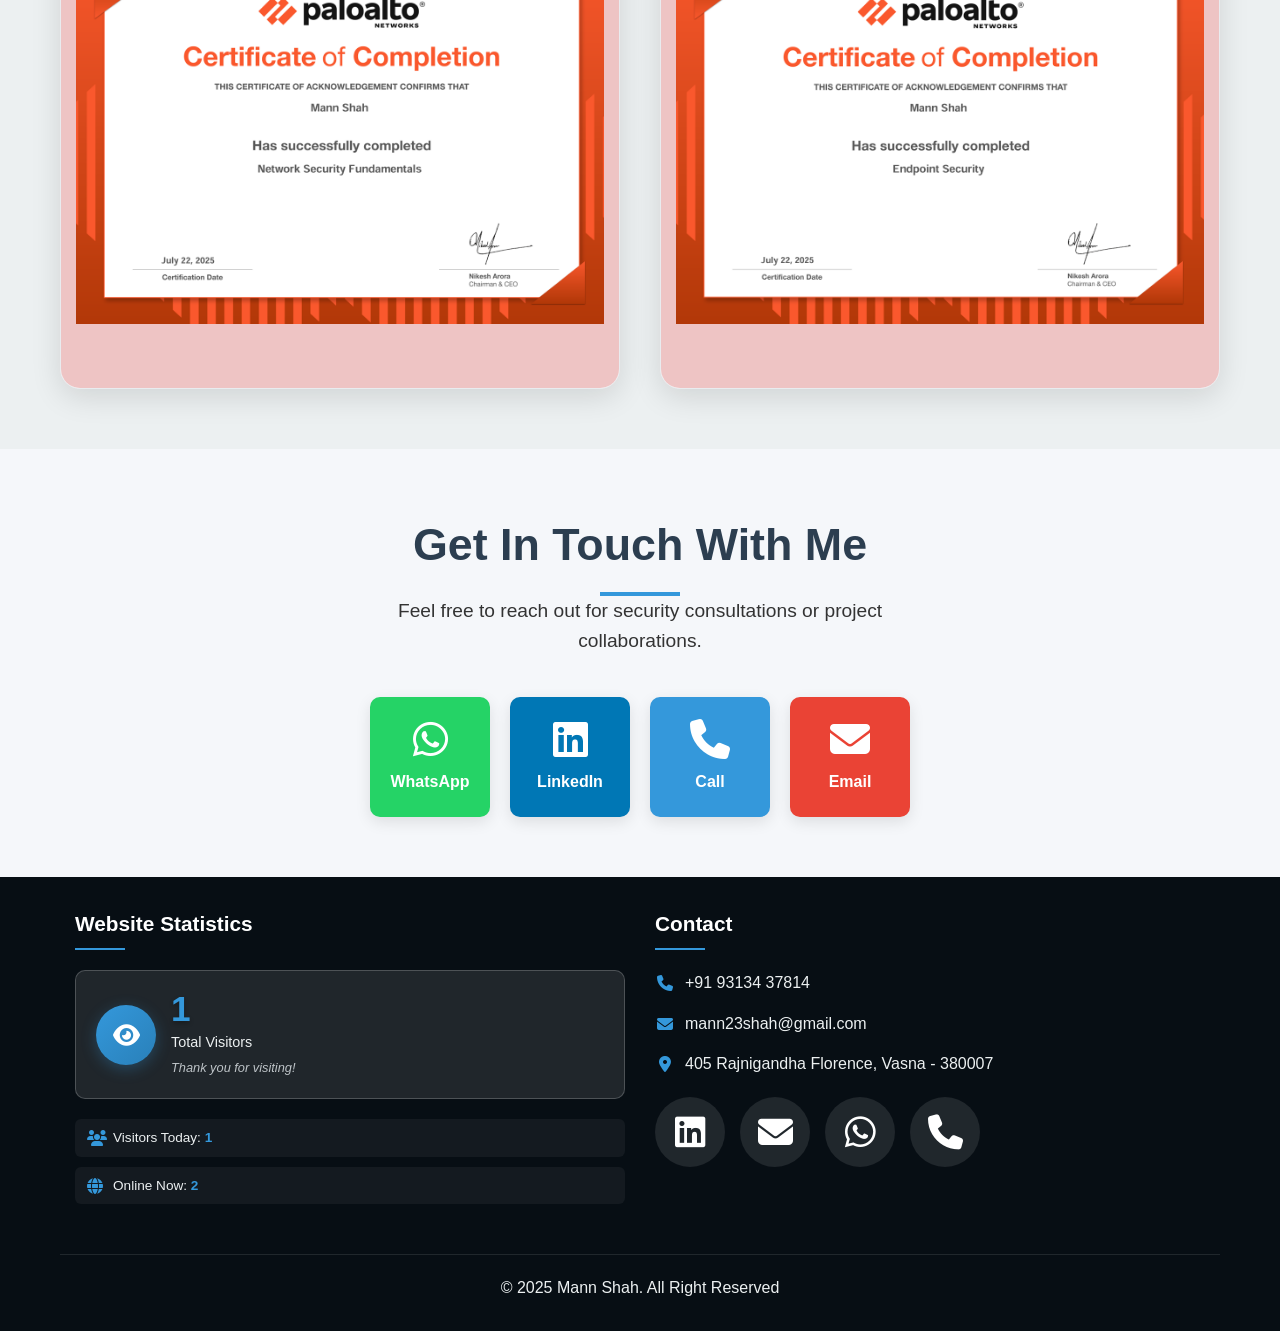
==== commit 42a0a211: "Add files via upload" ====
--- a/index.html
+++ b/index.html
@@ -4,438 +4,544 @@
 <head>
     <meta charset="UTF-8">
     <meta name="viewport" content="width=device-width, initial-scale=1.0">
-    <title>Mann Shah Portfolio</title>
+    <title>Mann Shah -Portfolio Website</title>
+    <link rel="icon" href="favicon.ico">
+    <meta name="description"
+        content="Portfolio of Mann Shah, Cybersecurity Specialist. Explore experience, skills, certifications and contact for security consultations.">
+    <meta name="keywords"
+        content="cybersecurity, security specialist, Mann Shah, portfolio, resume, security consulting">
+    <link rel="stylesheet" href="https://cdnjs.cloudflare.com/ajax/libs/font-awesome/6.4.0/css/all.min.css">
     <link rel="stylesheet" href="style.css">
-    <script src="script.js" defer></script>
 </head>
 
 <body>
-    <div id="loader">
-        <div class="loader-ring"></div>
-        <p>Loading...</p>
-    </div>
-    <div class="spotlight-container">
-        <!-- Header -->
-        <header class="header">
-            <nav class="navbar">
+    <!-- Loading Screen -->
+    <div id="cyber-loader">
+        <div class="loader-container">
+            <!-- Animated Logo -->
+            <div class="loader-logo">
+                <div class="shield-animation">
+                    <div class="shield-outer">
+                        <div class="shield-inner">
+                            <div class="shield-core">
+                                <span>MS</span>
+                            </div>
+                        </div>
+                    </div>
+                    <div class="protection-rings">
+                        <div class="ring ring-1"></div>
+                        <div class="ring ring-2"></div>
+                        <div class="ring ring-3"></div>
+                    </div>
+                </div>
+            </div>
+
+            <!-- Loading Text with Glitch Effect -->
+            <div class="loader-text">
+                <h2 class="glitch-text" data-text="INITIALIZING SECURITY PROTOCOLS">
+                    INITIALIZING SECURITY PROTOCOLS
+                </h2>
+                <div class="loading-subtext">
+                    <span class="cyber-dots">
+                        <span class="dot">.</span>
+                        <span class="dot">.</span>
+                        <span class="dot">.</span>
+                    </span>
+                    <span class="status-text">Encrypting Connection</span>
+                </div>
+            </div>
+
+            <!-- Cyber Progress Bar -->
+            <div class="cyber-progress">
+                <div class="progress-track">
+                    <div class="progress-fill"></div>
+                    <div class="progress-glow"></div>
+                </div>
+                <div class="progress-stats">
+                    <span class="progress-percent">0%</span>
+                    <span class="progress-status">System Scan</span>
+                </div>
+            </div>
+
+            <!-- Security Tips Rotator -->
+            <div class="security-tips">
+                <div class="tip active">
+                    <i class="fas fa-shield-alt"></i>
+                    <span>Verifying Security Certificates</span>
+                </div>
+                <div class="tip">
+                    <i class="fas fa-lock"></i>
+                    <span>Establishing Secure Connection</span>
+                </div>
+                <div class="tip">
+                    <i class="fas fa-user-shield"></i>
+                    <span>Loading Protection Modules</span>
+                </div>
+                <div class="tip">
+                    <i class="fas fa-network-wired"></i>
+                    <span>Initializing Network Security</span>
+                </div>
+            </div>
+        </div>
+    </div>  
+
+    <!-- Header Section -->
+    <header>
+        <div class="container">
+            <div class="header-content">
                 <div class="logo">
-                    <a href="#home">Mann Shah</a>
-                </div>
-                <ul class="nav-links">
-                    <li><a href="#home">Home</a></li>
-                    <li><a href="#skills">Skills</a></li>
-                    <li><a href="#about">About</a></li>
-                    <li><a href="#education">Education</a></li>
-                    <li><a href="#resume">Resume</a></li>
-                    <li><a href="#contact">Contact Me</a></li>
-                </ul>
-            </nav>
-
-        </header>
-
-
-
-        <main>
-            <section id="home">
-                <div class="overlay"></div>
-                <div class="welcome-text">
-                    <h1>Welcome to My Web-Hub</h1>
-                    <p>A Centralized space for my stuff.</p>
-                </div>
-            </section>
-
-            <section id="skills">
-                <div class="skills">
-                    <p>Skills</p>
-                    <div class="Skills">
-                        <div class="flip-container">
-                            <div class="flipper">
-                                <div class="front Skills">
-                                    Introduction to Hacking & Security
-                                </div>
-                                <div class="back">
-                                    Ethical hacking uses authorized techniques to identify and
-                                    strengthen system vulnerabilities.
-                                </div>
-                            </div>
-                        </div>
-                        <div class="flip-container">
-                            <div class="flipper">
-                                <div class="front Skills">Information Gathering</div>
-                                <div class="back">
-                                    Collecting data about a target system or network to plan a
-                                    security assessment.
-                                </div>
-                            </div>
-                        </div>
-                        <div class="flip-container">
-                            <div class="flipper">
-                                <div class="front Skills">Network Technologies</div>
-                                <div class="back">
-                                    Understanding network protocols, devices, and
-                                    architectures to secure or exploit them ethically.
-                                </div>
-                            </div>
-                        </div>
-                        <div class="flip-container">
-                            <div class="flipper">
-                                <div class="front Skills">
-                                    Google Hacking (Dork Database)
-                                </div>
-                                <div class="back">
-                                    Using advanced Google search queries to uncover exposed
-                                    sensitive information.
-                                </div>
-                            </div>
-                        </div>
-                        <div class="flip-container">
-                            <div class="flipper">
-                                <div class="front Skills">Scanning & Enumeration</div>
-                                <div class="back">
-                                    Probing networks and systems to identify live hosts,
-                                    services, and user details.
-                                </div>
-                            </div>
-                        </div>
-                        <div class="flip-container">
-                            <div class="flipper">
-                                <div class="front Skills">System Hacking & Security</div>
-                                <div class="back">
-                                    Gaining unauthorized access to systems and securing them
-                                    against such breaches.
-                                </div>
-                            </div>
-                        </div>
-                        <div class="flip-container">
-                            <div class="flipper">
-                                <div class="front Skills">Virus, Malware & Threats</div>
-                                <div class="back">
-                                    Analyzing malicious software to prevent and mitigate
-                                    damage to systems.
-                                </div>
-                            </div>
-                        </div>
-                        <div class="flip-container">
-                            <div class="flipper">
-                                <div class="front Skills">
-                                    Password Cracking & Security Tips
-                                </div>
-                                <div class="back">
-                                    Breaking weak passwords and implementing strong
-                                    authentication practices.
-                                </div>
-                            </div>
-                        </div>
-                        <div class="flip-container">
-                            <div class="flipper">
-                                <div class="front Skills">Email Hacking & Security</div>
-                                <div class="back">
-                                    Exploiting email vulnerabilities and protecting against
-                                    phishing and spoofing attacks.
-                                </div>
-                            </div>
-                        </div>
-                    </div>
-                </div>
-            </section>
-
-            <section id="about">
-                <h1>About Me</h1>
-                <div class="about">
-                    <!-- Left text -->
-                    <p>
-                        “The future of business belongs to those who can outthink the problem.”
-                        <br>
-                        <br>
-                        My journey began with a curiosity about how systems can be broken and defended, and that
-                        curiosity has grown into a career dedicated to helping businesses protect what matters most. For
-                        me, security isn’t just about technology it’s about "Trust" and Trust is the foundation of
-                        every successful business.
-                        <br>
-                        <br>
-                        I’m Mann Shah, a Cyber Security student committed to building smarter, stronger and more
-                        resilient digital environments. Whether it’s uncovering hidden vulnerabilities, stopping live
-                        threats or designing robust architectures, my mission is to keep businesses one step ahead of
-                        attackers.
+                    <h2>Mann Shah</h2>
+                </div>
+                <nav class="navbar">
+                    <ul class="nav-links">
+                        <li><a href="#home">Home</a></li>
+                        <li><a href="#about">About Me</a></li>
+                        <li><a href="#skills">Skills</a></li>
+                        <li><a href="#companies">Experience</a></li>
+                        <li><a href="#education">Education</a></li>
+                        <li><a href="#contact">Contact Me</a></li>
+                    </ul>
+                    <div class="hamburger">
+                        <span></span>
+                        <span></span>
+                        <span></span>
+                    </div>
+                </nav>
+            </div>
+        </div>
+    </header>
+
+    <!-- Main Content -->
+    <main>
+        <!-- Home Section -->
+        <section id="home" class="section">
+            <div class="video-background">
+                <video autoplay muted loop id="bg-video">
+                    <source src="images/bg_video_digitsfalling.mp4" type="video/mp4">
+                    Your browser does not support the video tag.
+                </video>
+                <div class="video-overlay"></div>
+            </div>
+            <div class="container">
+                <div class="home-content">
+                    <div class="home-text fadein-left">
+                        <h1>Hello, I'm <span>Mann Shah</span></h1>
+                        <h2>Cyber Security Specialist</h2>
+                        <p><strong>"In cybersecurity, being paranoid isn't a disorder - it's a job
+                                requirement."</strong>
+                            <span>Trust no one, verify everything...</span>
+                            <br> Welcome to a little web development project of Mine.
+                        </p>
+                        <div class="home-buttons">
+                            <a href="#about" class="btn">About Me</a>
+                            <a href="#skills" class="btn btn-outline">My Skills</a>
+                        </div>
+                    </div>
+                </div>
+            </div>
+        </section>
+
+        <!-- About Section -->
+        <section id="about" class="section">
+            <div class="container">
+                <div class="about-content">
+                    <div class="about-image fadein-left">
+                        <img src="images/bg_about_Mann.jpg" alt="Mann Shah">
+                    </div>
+                    <div class="about-text fadein-right">
+                        <h2>Quickly Know About Me</h2>
+                        <p>I am a passionate cybersecurity specialist with a robust technical background. My career
+                            began as a Techno-Sales professional at Hem Infotech, where I worked on diverse networking
+                            and security projects. I subsequently advanced to the role of Business Development Executive
+                            at Vinay Enterprises, focusing on client acquisition and business growth.</p>
+
+                        <p>My expertise spans network security, malware identification, web application security and
+                            database protection. I am dedicated to helping organizations safeguard their digital assets
+                            against evolving cyber threats through comprehensive security solutions.</p>
+
+                        <p>I advocate for a proactive security approach, emphasizing prevention over reactive
+                            mitigation. My combination of technical proficiency and strategic thinking enables me to
+                            develop comprehensive security frameworks that address both current and emerging threats.
+                        </p>
+                        <div class="about-stats">
+                            <div class="stat">
+                                <h3>1+</h3>
+                                <p>Years Experience</p>
+                            </div>
+                            <div class="stat">
+                                <h3>3+</h3>
+                                <p>Projects Completed</p>
+                            </div>
+                            <div class="stat">
+                                <h3>80%</h3>
+                                <p>Client Satisfaction</p>
+                            </div>
+                        </div>
+                    </div>
+                </div>
+            </div>
+        </section>
+
+        <!-- Skills Section -->
+        <section id="skills" class="section">
+            <div class="container">
+                <h2 class="section-title">My Skills</h2>
+                <div class="skills-grid">
+                    <div class="flip-card">
+                        <div class="flip-card-inner">
+                            <div class="flip-card-front">
+                                <i class="fas fa-shield-alt"></i>
+                                <h3>Network Security</h3>
+                            </div>
+                            <div class="flip-card-back">
+                                <h3>Network Security</h3>
+                                <p>Implementing robust network protection measures, firewall configurations and
+                                    intrusion detection systems.</p>
+                            </div>
+                        </div>
+                    </div>
+                    <div class="flip-card">
+                        <div class="flip-card-inner">
+                            <div class="flip-card-front">
+                                <i class="fas fa-lock"></i>
+                                <h3>Web Security</h3>
+                            </div>
+                            <div class="flip-card-back">
+                                <h3>Web Security</h3>
+                                <p>Securing web applications against vulnerabilities like XSS, CSRF, SQL injection and
+                                    other common attacks.</p>
+                            </div>
+                        </div>
+                    </div>
+                    <div class="flip-card">
+                        <div class="flip-card-inner">
+                            <div class="flip-card-front">
+                                <i class="fas fa-database"></i>
+                                <h3>Database Security</h3>
+                            </div>
+                            <div class="flip-card-back">
+                                <h3>Database Security</h3>
+                                <p>Protecting sensitive data with advanced database security protocols, encryptions and
+                                    access controls.</p>
+                            </div>
+                        </div>
+                    </div>
+                    <div class="flip-card">
+                        <div class="flip-card-inner">
+                            <div class="flip-card-front">
+                                <i class="fas fa-bug"></i>
+                                <h3>Malware Analysis</h3>
+                            </div>
+                            <div class="flip-card-back">
+                                <h3>Malware Analysis</h3>
+                                <p>Can analize malware behaviour with tools like virustotal, any.run, process monitors,
+                                    logs monitors, etc.</p>
+                            </div>
+                        </div>
+                    </div>
+                    <div class="flip-card">
+                        <div class="flip-card-inner">
+                            <div class="flip-card-front">
+                                <i class="fas fa-user-secret"></i>
+                                <h3>Penetration Testing</h3>
+                            </div>
+                            <div class="flip-card-back">
+                                <h3>Penetration Testing</h3>
+                                <p>Simulating cyber attacks to identify vulnerabilities in systems, networks and
+                                    applications.</p>
+                            </div>
+                        </div>
+                    </div>
+                    <div class="flip-card">
+                        <div class="flip-card-inner">
+                            <div class="flip-card-front">
+                                <i class="fas fa-code"></i>
+                                <h3>Web Development</h3>
+                            </div>
+                            <div class="flip-card-back">
+                                <h3>Web Development</h3>
+                                <p>Made this portfolio website using HTML, CSS & JS. Also aware of python and django.
+                                </p>
+                            </div>
+                        </div>
+                    </div>
+                </div>
+                <div class="resume-section">
+                    <h3>Checkout My Resume</h3>
+                    <iframe src="images/Resume - Mann Shah.pdf" width="100%" height="500px" frameborder="2"></iframe>
+                    <a href="images/Resume - Mann Shah.pdf" class="btn download-btn">Download Resume</a>
+                </div>
+            </div>
+        </section>
+
+        <!-- Companies Section -->
+        <section id="companies" class="section">
+            <div class="container">
+                <h2 class="section-title">Companies I've Worked With</h2>
+                <div class="companies-grid">
+                    <div class="company-card">
+                        <div class="company-card-inner">
+                            <div class="company-card-front">
+                                <img src="images/HemInfoTech.png" alt="Hem Infotech" width="65%">
+                            </div>
+                            <div class="company-card-back">
+                                <h3>Hem Infotech</h3>
+                                <p><strong>Position:</strong> Techno Sales</p>
+                                <p><strong>Duration:</strong> June 2024 - April 2025</p><br>
+                                <p>"I developed comprehensive expertise in cybersecurity marketing through managing
+                                    social media platforms and creating security awareness content. I gained hands-on
+                                    experience in techno-sales, designing customized IT solutions while deepening my
+                                    knowledge of network security, cloud security and endpoint protection. I
+                                    successfully handled government portal orders, contributed to IT infrastructure
+                                    projects and supported event organization through email campaigns and cold calling,
+                                    demonstrating strong technical and client-facing capabilities."</p>
+                            </div>
+                        </div>
+                    </div>
+                    <div class="company-card">
+                        <div class="company-card-inner">
+                            <div class="company-card-front">
+                                <img src="images/vinayenterprises.jpg" alt="Vinay Enterprises" width="65%">
+                            </div>
+                            <div class="company-card-back">
+                                <h3>Vinay Enterprises</h3>
+                                <p><strong>Position:</strong> Business Development Executive</p>
+                                <p><strong>Duration:</strong> May 2025 - July 2025</p><br>
+                                <p>"At Vinay Enterprises, I transitioned to proactive business development, hunting new
+                                    clients in education and manufacturing sectors while managing Tata-mapped accounts.
+                                    I conducted 40+ introductory meetings pitching data/voice solutions and gained
+                                    expertise in networking infrastructure including firewalls, switches and
+                                    surveillance systems, expanding my capabilities in both client acquisition and
+                                    technical solution design."</p>
+                            </div>
+                        </div>
+                    </div>
+                </div>
+            </div>
+        </section>
+
+        <!-- Education Section -->
+        <section id="education" class="section">
+            <div class="container">
+                <h2 class="section-title">Education & Certifications</h2>
+                <div class="education-content">
+                    <div class="education-item">
+                        <h3>MscIT in Cybersecurity</h3>
+                        <p class="institution">CPC Department - Gujarat University</p>
+                        <p class="year">2024 - 2026</p>
+                    </div>
+                    <div class="education-item">
+                        <h3>BscIT in Cyber Security</h3>
+                        <p class="institution">CPC Department - Gujarat University</p>
+                        <p class="year">2021 - 2024</p>
+                    </div>
+                    <div class="education-item">
+                        <h3>Higher Secondary School Certificate</h3>
+                        <p class="institution">AES Higher Secondary School</p>
+                        <p class="year">2020 - 2021</p>
+                    </div>
+                    <div class="education-item">
+                        <h3>Secondary School Certificate</h3>
+                        <p class="institution">AES High School</p>
+                        <p class="year">2018 - 2019</p>
+                    </div>
+                </div>
+
+
+                <div class="certificates-container">
+                    <h2 class="section-title">My Certifications</h2>
+                    <p class="section-subtitle">16 professional certifications in cybersecurity, networking and sales
                     </p>
 
-                    <!-- Right image + quote -->
-                    <div class="about-right">
-                        <img src="images/joker.png" alt="Profile Image">
-                    </div>
-                </div>
-            </section>
-
-            <hr>
-
-            <section id="education">
-                <!-- School -->
-                <div class="edu-block">
-                    <h1>My School</h1>
-                    <div class="edu-card">
-                        <div class="edu-card-inner">
-                            <!-- Front (Image) -->
-                            <div class="edu-card-front">
-                                <img src="images/school.jpg" alt="School Photo">
-                            </div>
-                            <!-- Back (Text) -->
-                            <div class="edu-card-back">
-                                <p>
-                                    School is where curiosity first turns into learning and friendships into lifelong
-                                    memories.
-                                    <br>
-                                    <br>
-                                    From classrooms filled with chalk dust to playgrounds echoing with laughter, group
-                                    projects to annual sports days every moment added a layer to who I am today.
-                                    <br>
-                                    <br>
-                                    My journey began at K.H. Modi(Junior & Senior), AES-AG Primary(1-8) & AES-AG Higher
-                                    Secondary School(9-12) where I discovered the foundation of my growth both as a
-                                    student and as an individual.
-                                </p>
-                            </div>
-                        </div>
-                    </div>
-                </div>
-
-                <!-- College -->
-                <div class="edu-block">
-                    <h1>My College</h1>
-                    <div class="edu-card">
-                        <div class="edu-card-inner">
-                            <!-- Front (Image) -->
-                            <div class="edu-card-front">
-                                <img src="images/college.jpg" alt="College Photo">
-                            </div>
-                            <!-- Back (Text) -->
-                            <div class="edu-card-back">
-                                <p>
-                                    While school gave me the roots, college gave me wings.
-                                    <br>
-                                    <br>
-                                    College life is often remembered for last-minute project submissions, late-night
-                                    studies and thrilling challenges which makes life-long memories.
-                                    <br>
-                                    <br>
-                                    I not only completed my bachelor’s but also pursuing my Master’s in the CPC
-                                    department, Gujarat University to refine my expertise in cyber security.
-                                </p>
-                            </div>
-                        </div>
-                    </div>
-                </div>
-
-
-                <h1>My Certifications</h1>
-                <div class="certificates-container">
-
+                    <!-- Certification 1 -->
                     <div class="certificate">
                         <h3>HPE - Sales Certification</h3>
-                        <iframe src="https://drive.google.com/file/d/18NmIKWTkVVVmTH1TGiWx5PaSjs95qAho/preview"
-                            width="100%" height="500px" frameborder="0" scrolling="no">
-                        </iframe>
-                    </div>
-
+                        <img src="cert/HPE - Sales Certification.png" alt="HPE Sales Certification" height="500"
+                            width="100%">
+                    </div>
+                    <!-- Certification 2 -->
                     <div class="certificate">
                         <h3>EC Council - Cyber Security for Business</h3>
-                        <iframe src="https://drive.google.com/file/d/1HZ_ev7m59EHhhY91J9jR5_TcYqs4_EAk/preview"
-                            width="100%" height="500px" frameborder="0" scrolling="no">
-                        </iframe>
-                    </div>
-
+                        <img src="cert/EC-Council(CS for Businessess Certification).png"
+                            alt="EC Council CS for Business" height="500" width="100%">
+                    </div>
+                    <!-- Certification 3 -->
                     <div class="certificate">
                         <h3>Cisco - Ethical Hacker Badge</h3>
-                        <iframe src="https://drive.google.com/file/d/19zVgF0BRAp1N_Mbxr4NUi0wArSXSQw-J/preview"
-                            width="100%" height="500px" frameborder="0" scrolling="no">
-                        </iframe>
-                    </div>
-
+                        <img src="cert/Cisco - Ethical Hacker Badge.png" alt="Cisco Ethical Hacker Badge" height="500"
+                            width="500">
+                    </div>
+                    <!-- Certification 4 -->
                     <div class="certificate">
                         <h3>Cisco - Ethical Hacker Certificate</h3>
-                        <iframe src="https://drive.google.com/file/d/1d87TMWQbw9RNWYwL2RcUDYoPjGscGnB2/preview"
-                            width="100%" height="500px" frameborder="0" scrolling="no">
-                        </iframe>
-                    </div>
-
+                        <img src="cert/Cisco - Ethical Hacker Certificate.png" alt="Cisco Ethical Hacker Certificate"
+                            height="500" width="100%">
+                    </div>
+                    <!-- Certification 5 -->
                     <div class="certificate">
                         <h3>EC Council - Dark Web</h3>
-                        <iframe src="https://drive.google.com/file/d/1Y6nSWr-MLjJ0Bgc-hGQ8zm1eQJYEMoLv/preview"
-                            width="100%" height="500px" frameborder="0" scrolling="no">
-                        </iframe>
-                    </div>
-
+                        <img src="cert/EC-Council(Dark-Web Certification).png" alt="EC Council Dark Web" height="500"
+                            width="100%">
+                    </div>
+                    <!-- Certification 6 -->
                     <div class="certificate">
                         <h3>EC Council - SQL Injection Attacks</h3>
-                        <iframe src="https://drive.google.com/file/d/1PnmbTEci-hWki1MZZypUyqEnALji9c9V/preview"
-                            width="100%" height="500px" frameborder="0" scrolling="no">
-                        </iframe>
-                    </div>
-
+                        <img src="cert/EC-Council(SQL Certification).png" alt="EC Council SQL Injection" height="500"
+                            width="100%">
+                    </div>
+                    <!-- Certification 7 -->
                     <div class="certificate">
                         <h3>Cisco - Modern AI Badge</h3>
-                        <iframe src="https://drive.google.com/file/d/16iZ7U9ts-0t_I0nfexetOgrabl7Ami2X/preview"
-                            width="100%" height="500px" frameborder="0" scrolling="no">
-                        </iframe>
-                    </div>
-
-                    <div class="certificate">
-                        <h3>Cisco - Introduction to Moder AI Certificate</h3>
-                        <iframe src="https://drive.google.com/file/d/1RAwKHGflHTv1Gy9pgaRQdErzfZQZAkMT/preview"
-                            width="100%" height="500px" frameborder="0" scrolling="no">
-                        </iframe>
-                    </div>
-
+                        <img src="cert/Cisco - Moder AI Badge.png" alt="Cisco Modern AI Badge" height="500" width="500">
+                    </div>
+                    <!-- Certification 8 -->
+                    <div class="certificate">
+                        <h3>Cisco - Introduction to Modern AI Certificate</h3>
+                        <img src="cert/Cisco - Moder AI Certificate.png" alt="Cisco Intro to Modern AI" height="500"
+                            width="100%">
+                    </div>
+                    <!-- Certification 9 -->
                     <div class="certificate">
                         <h3>Cisco - Cyber Security Badge</h3>
-                        <iframe src="https://drive.google.com/file/d/1o6xoC6p-ZMu3oVti7hZjiXdIqxXGOB_d/preview"
-                            width="100%" height="500px" frameborder="0" scrolling="no">
-                        </iframe>
-                    </div>
-
-
+                        <img src="cert/Cisco - Cyber Security Badge.png" alt="Cisco Cyber Security Badge" height="500"
+                            width="500">
+                    </div>
+                    <!-- Certification 10 -->
                     <div class="certificate">
                         <h3>Cisco - Introduction to CyberSecurity Certificate</h3>
-                        <iframe src="https://drive.google.com/file/d/1DClFJ9cGJTOzZsUKIH6nRd4Sj44xY1rk/preview"
-                            width="100%" height="500px" frameborder="0" scrolling="no">
-                        </iframe>
-                    </div>
-
+                        <img src="cert/Cisco - Cyber Security Certificate.png" alt="Cisco Intro to Cybersecurity"
+                            height="500" width="100%">
+                    </div>
+                    <!-- Certification 11 -->
                     <div class="certificate">
                         <h3>Palo Alto - Cloud Security Fundamentals</h3>
-                        <iframe src="https://drive.google.com/file/d/1x0jXjApTn25OPWedv29qkk1dUq9EiiQj/preview"
-                            width="100%" height="500px" frameborder="0" scrolling="no">
-                        </iframe>
-                    </div>
-
-
+                        <img src="cert/PaloAlto - Cloud Fundamentals.png" alt="Palo Alto Cloud Fundamentals"
+                            height="500" width="100%">
+                    </div>
+                    <!-- Certification 12 -->
                     <div class="certificate">
                         <h3>Palo Alto - Cybersecurity Fundamentals</h3>
-                        <iframe src="https://drive.google.com/file/d/1_ONP89BtLRwjMjNuVAQO7pE-nNDFhG1h/preview"
-                            width="100%" height="500px" frameborder="0" scrolling="no">
-                        </iframe>
-                    </div>
-
-
+                        <img src="cert/PaloAlto - CyberSecurity Fundamentals.png"
+                            alt="Palo Alto CyberSecurity Fundamentals" height="500" width="100%">
+                    </div>
+                    <!-- Certification 13 -->
                     <div class="certificate">
                         <h3>Palo Alto - Cybersecurity Practitioner</h3>
-                        <iframe src="https://drive.google.com/file/d/1ZpiCC0eNL6psE-KMiqcfVXHqWNUoz6cj/preview"
-                            width="100%" height="500px" frameborder="0" scrolling="no">
-                        </iframe>
-                    </div>
-
-
+                        <img src="cert/PaloAlto - CyberSecurity Practitioner.png"
+                            alt="Palo Alto CyberSecurity Practitioner" height="500" width="100%">
+                    </div>
+                    <!-- Certification 14 -->
                     <div class="certificate">
                         <h3>Palo Alto - Understanding Security Operations</h3>
-                        <iframe src="https://drive.google.com/file/d/10zujyJd5Jqt5BIeiQ1d45bRIZrXwWpZs/preview"
-                            width="100%" height="500px" frameborder="0" scrolling="no">
-                        </iframe>
-                    </div>
-
-
+                        <img src="cert/PaloAlto - SOC.png" alt="Palo Alto Security Operations" height="500"
+                            width="100%">
+                    </div>
+                    <!-- Certification 15 -->
                     <div class="certificate">
                         <h3>Palo Alto - Network Security Fundamentals</h3>
-                        <iframe src="https://drive.google.com/file/d/1JFvP9yD--DpUQNMDv0e1CW47JSm612ak/preview"
-                            width="100%" height="500px" frameborder="0" scrolling="no">
-                        </iframe>
-                    </div>
-
-
+                        <img src="cert/PaloAlto - Network Fundamentals.png" alt="Palo Alto Network Fundamentals"
+                            height="500" width="100%">
+                    </div>
+                    <!-- Certification 16 -->
                     <div class="certificate">
                         <h3>Palo Alto - Endpoint Security Fundamentals</h3>
-                        <iframe src="https://drive.google.com/file/d/1o_lG3Nl9MdmVacwze5M3SqT5efrkQGo6/preview"
-                            width="100%" height="500px" frameborder="0" scrolling="no">
-                        </iframe>
-                    </div>
-                </div>
-            </section>
-
-            <hr>
-            <section id="resume">
-                <h2>My Resume</h2>
-
-                <!-- PDF Preview -->
-                <iframe src="https://drive.google.com/file/d/1K4ZfCnZbZjOZ8sSB6KDHNZ7QiLUKeQ4e/preview" width="100%"
-                    height="500" frameborder="2">
-                </iframe>
-
-                <!-- Download Button -->
-                <a href="https://drive.google.com/uc?export=download&id=1K4ZfCnZbZjOZ8sSB6KDHNZ7QiLUKeQ4e"
-                    class="download-btn" download>
-                    📥 Download Resume
-                </a>
-            </section>
-
-            <hr>
-
-            <section id="contact">
-                <h1>Contact Me</h1>
-                <p>Feel free to reach out using the form below, or view my resume directly.</p>
-                <!-- Contact Form -->
-                <form class="contact-form" action="http://127.0.0.1:5000/contact" method="post">
-                    <div class="form-group">
-                        <label for="fname">First Name:</label>
-                        <input type="text" id="fname" name="fname" placeholder="Enter your first name" required>
-                    </div>
-
-                    <div class="form-group">
-                        <label for="lname">Last Name:</label>
-                        <input type="text" id="lname" name="lname" placeholder="Enter your last name" required>
-                    </div>
-
-                    <div class="form-group">
-                        <label for="email">Email Address:</label>
-                        <input type="email" id="email" name="email" placeholder="Enter your email" required>
-                    </div>
-
-                    <div class="form-group">
-                        <label for="phone">Phone Number:</label>
-                        <input type="tel" id="phone" name="phone" placeholder="Enter your phone number" required>
-                    </div>
-
-                    <div class="form-group">
-                        <label for="purpose">Purpose of Contact:</label>
-                        <textarea id="purpose" name="purpose" rows="5" placeholder="Write your message..."
-                            required></textarea>
-                    </div>
-
-                    <div class="form-buttons">
-                        <button type="submit" class="submit-btn">Send Message</button>
-                    </div>
-                </form>
-            </section>
-        </main>
-
-        <!-- Footer -->
-        <footer class="footer" id="contact">
-            <div class="contact-details">
-                <p><b>Email:</b> mann23shah@gmail.com</p>
-                <p><b>Phone:</b> +91-93134 37814</p>
-                <p><b>Address:</b> 405, Rajnigandha Florence <br> Opposite Dharmarashik Derasar <br> Vasna Barage Road,
-                    Vasna
-                    <br> Vasna, Ahmedabad, 380007
-                </p>
-            </div>
-
-            <div class="footer-clock">
-                <p>Time: <br><span id="clock">00:00:00</span></p>
-            </div>
-
-            <div class="map">
-                <iframe
-                    src="https://www.google.com/maps/embed?pb=!1m18!1m12!1m3!1d537.3214137863731!2d72.5504714817028!3d22.9976827812704!2m3!1f0!2f0!3f0!3m2!1i1024!2i768!4f13.1!3m3!1m2!1s0x395e85114cd45287%3A0x2e0bf670a161fb8c!2sRAJNIGANDHA%20APARTMENT!5e0!3m2!1sen!2sin!4v1755018966719!5m2!1sen!2sin"
-                    width="325" height="225" style="border:2px;" allowfullscreen="" loading="lazy"
-                    referrerpolicy="no-referrer-when-downgrade"></iframe>
-            </div>
-        </footer>
-        <hr>
-        <div class="row border-top pt-3 mb-0">
-            <div class="col-12 text-center">
-                <p class="mb-0 small">
-                    &copy; Mann Shah | 2025 Copyrights | Terms and Conditions
-                </p>
+                        <img src="cert/PaloAlto - Endpoint Security.png" alt="Palo Alto Endpoint Security" height="500"
+                            width="100%">
+                    </div>
+                </div>
+        </section>
+
+        <!-- Contact Section -->
+        <section id="contact" class="section">
+            <div class="container">
+                <h2 class="section-title">Get In Touch With Me</h2>
+                <div class="contact-content">
+                    <div class="contact-info">
+                        <p>Feel free to reach out for security consultations or project collaborations.</p>
+                        <div class="contact-methods">
+                            <a href="https://wa.me/9313437814" class="contact-btn whatsapp">
+                                <i class="fab fa-whatsapp"></i>
+                                <span>WhatsApp</span>
+                            </a>
+                            <a href="www.linkedin.com/in/mann-shah-b27376378" class="contact-btn linkedin">
+                                <i class="fab fa-linkedin"></i>
+                                <span>LinkedIn</span>
+                            </a>
+                            <a href="tel:9313437814" class="contact-btn phone">
+                                <i class="fas fa-phone"></i>
+                                <span>Call</span>
+                            </a>
+                            <a href="mailto:mann23shah@gmail.com" class="contact-btn email">
+                                <i class="fas fa-envelope"></i>
+                                <span>Email</span>
+                            </a>
+                        </div>
+                    </div>
+                </div>
+            </div>
+        </section>
+    </main>
+
+    <!-- Footer Section -->
+    <footer>
+        <div class="container">
+            <div class="footer-content">
+                <div class="footer-section">
+                    <h3>Website Statistics</h3>
+                    <div class="visitor-counter">
+                        <div class="counter-icon">
+                            <i class="fas fa-eye"></i>
+                        </div>
+                        <div class="counter-content">
+                            <div class="counter-number" id="visitorCount">0</div>
+                            <div class="counter-label">Total Visitors</div>
+                            <div class="counter-subtext">Thank you for visiting!</div>
+                        </div>
+                    </div>
+                    <div class="counter-stats">
+                        <div class="stat-item">
+                            <i class="fas fa-users"></i>
+                            <span>Visitors Today: <strong id="todayCount">0</strong></span>
+                        </div>
+                        <div class="stat-item">
+                            <i class="fas fa-globe"></i>
+                            <span>Online Now: <strong id="onlineCount">0</strong></span>
+                        </div>
+                    </div>
+                </div>
+
+                <div class="footer-section">
+                    <h3>Contact</h3>
+                    <ul>
+                        <li><i class="fas fa-phone"></i> +91 93134 37814</li>
+                        <li><i class="fas fa-envelope"></i> mann23shah@gmail.com</li>
+                        <li><i class="fas fa-map-marker-alt"></i> 405 Rajnigandha Florence, Vasna - 380007</li>
+                    </ul>
+
+                    <div class="contact-icons">
+                        <a href="www.linkedin.com/in/mann-shah-b27376378" class="icon-link" title="LinkedIn">
+                            <i class="fab fa-linkedin"></i>
+                        </a>
+                        <a href="mailto:mann23shah@gmail.com" class="icon-link" title="Gmail">
+                            <i class="fas fa-envelope"></i>
+                        </a>
+                        <a href="https://wa.me/9313437814" class="icon-link" title="WhatsApp">
+                            <i class="fab fa-whatsapp"></i>
+                        </a>
+                        <a href="tel:9313437814" class="icon-link" title="Phone">
+                            <i class="fas fa-phone"></i>
+                        </a>
+                    </div>
+                </div>
+            </div>
+
+            <div class="footer-bottom">
+                <p>&copy; 2025 Mann Shah. All Right Reserved</p>
             </div>
         </div>
-
+    </footer>
+
+    <script src="script.js"></script>
 </body>
 
 </html>
--- a/style.css
+++ b/style.css
@@ -1,637 +1,1498 @@
+* {
+    margin: 0;
+    padding: 0;
+    box-sizing: border-box;
+    font-family: 'Segoe UI', Tahoma, Geneva, Verdana, sans-serif;
+}
+
 html {
     scroll-behavior: smooth;
-    background: #000;
-}
-
-/* Loader */
-#loader {
+}
+
+body {
+    background-color: #f5f7fa;
+    color: #333;
+    line-height: 1.6;
+    overflow-x: hidden;
+}
+
+.container {
+    max-width: 1200px;
+    margin: 0 auto;
+    padding: 0 20px;
+}
+
+/* Cyber Loader Styles */
+#cyber-loader {
     position: fixed;
-    top: 0; 
+    top: 0;
     left: 0;
-    width: 100%; 
+    width: 100%;
     height: 100%;
-    background-color: #000; /* black background */
-    display: flex;
-    flex-direction: column;
+    background: linear-gradient(135deg, #0c0c0c 0%, #1a1a2e 50%, #16213e 100%);
+    display: flex;
+    align-items: center;
     justify-content: center;
-    align-items: center;
     z-index: 9999;
-    color: #ffd700; /* yellow text */
+    font-family: 'Courier New', monospace;
+}
+
+.loader-container {
+    text-align: center;
+    max-width: 500px;
+    padding: 40px;
+}
+
+/* Shield Animation */
+.shield-animation {
+    position: relative;
+    width: 120px;
+    height: 120px;
+    margin: 0 auto 40px;
+}
+
+.shield-outer {
+    width: 100%;
+    height: 100%;
+    border: 3px solid #3498db;
+    border-radius: 50%;
+    position: relative;
+    animation: shieldPulse 2s ease-in-out infinite;
+}
+
+.shield-inner {
+    width: 80%;
+    height: 80%;
+    border: 2px solid #2980b9;
+    border-radius: 50%;
+    position: absolute;
+    top: 10%;
+    left: 10%;
+    animation: shieldRotate 3s linear infinite;
+}
+
+.shield-core {
+    width: 60%;
+    height: 60%;
+    background: linear-gradient(135deg, #3498db, #2980b9);
+    border-radius: 50%;
+    position: absolute;
+    top: 20%;
+    left: 20%;
+    display: flex;
+    align-items: center;
+    justify-content: center;
+    box-shadow: 0 0 20px #3498db;
+}
+
+.shield-core span {
+    color: white;
+    font-weight: bold;
+    font-size: 1.2rem;
+}
+
+.protection-rings {
+    position: absolute;
+    top: 0;
+    left: 0;
+    width: 100%;
+    height: 100%;
+}
+
+.ring {
+    position: absolute;
+    border: 1px solid rgba(52, 152, 219, 0.3);
+    border-radius: 50%;
+    top: 50%;
+    left: 50%;
+    transform: translate(-50%, -50%);
+}
+
+.ring-1 {
+    width: 140px;
+    height: 140px;
+    animation: ringExpand 2s ease-in-out infinite;
+}
+
+.ring-2 {
+    width: 160px;
+    height: 160px;
+    animation: ringExpand 2s ease-in-out infinite 0.3s;
+}
+
+.ring-3 {
+    width: 180px;
+    height: 180px;
+    animation: ringExpand 2s ease-in-out infinite 0.6s;
+}
+
+/* Glitch Text */
+.glitch-text {
     font-size: 1.5rem;
+    font-weight: 700;
+    text-transform: uppercase;
+    color: #3498db;
+    position: relative;
+    margin-bottom: 20px;
+}
+
+.glitch-text::before,
+.glitch-text::after {
+    content: attr(data-text);
+    position: absolute;
+    top: 0;
+    left: 0;
+    width: 100%;
+    height: 100%;
+}
+
+.glitch-text::before {
+    animation: glitch-1 2s infinite linear alternate-reverse;
+    color: #ff00ff;
+    z-index: -1;
+}
+
+.glitch-text::after {
+    animation: glitch-2 3s infinite linear alternate-reverse;
+    color: #00ffff;
+    z-index: -2;
+}
+
+.loading-subtext {
+    display: flex;
+    align-items: center;
+    justify-content: center;
+    gap: 10px;
+    margin-bottom: 30px;
+    color: #bdc3c7;
+}
+
+.cyber-dots {
+    display: flex;
+}
+
+.dot {
+    animation: dotPulse 1.4s ease-in-out infinite both;
+}
+
+.dot:nth-child(2) { animation-delay: 0.2s; }
+.dot:nth-child(3) { animation-delay: 0.4s; }
+
+.status-text {
+    font-size: 0.9rem;
+}
+
+/* Cyber Progress Bar */
+.cyber-progress {
+    margin-bottom: 30px;
+}
+
+.progress-track {
+    width: 100%;
+    height: 6px;
+    background: rgba(255, 255, 255, 0.1);
+    border-radius: 3px;
+    overflow: hidden;
+    position: relative;
+    margin-bottom: 10px;
+}
+
+.progress-fill {
+    height: 100%;
+    background: linear-gradient(90deg, #3498db, #2980b9);
+    border-radius: 3px;
+    width: 0%;
+    transition: width 0.3s ease;
+    position: relative;
+}
+
+.progress-glow {
+    position: absolute;
+    top: 0;
+    left: 0;
+    height: 100%;
+    width: 20px;
+    background: linear-gradient(90deg, transparent, rgba(255, 255, 255, 0.8), transparent);
+    animation: progressGlow 2s ease-in-out infinite;
+}
+
+.progress-stats {
+    display: flex;
+    justify-content: space-between;
+    font-size: 0.8rem;
+    color: #bdc3c7;
+}
+
+.progress-percent {
+    color: #3498db;
     font-weight: bold;
-    transition: opacity 0.5s ease;
-}
-
-.loader-ring {
-    border: 6px solid rgb(0, 0, 0);
-    border-top: 6px solid #0dff00; /* blue ring */
-    border-radius: 50%;
-    width: 60px;
-    height: 60px;
-    animation: spin 1s linear infinite, glow 1.5s ease-in-out infinite alternate;
-}
-
-@keyframes spin {
-    to { transform: rotate(360deg); }
-}
-
-@keyframes glow {
-    0% { box-shadow: 0 0 5px #63ff38, 0 0 10px #00ff04; }
-    100% { box-shadow: 0 0 15px #4dff74, 0 0 30px #3bff21; }
-}
-
-/* ===== Header ===== */
-.header {
-    background-color: #111; /* Dark background */
-    padding: 15px 30px;
-    position: sticky;
+}
+
+/* Security Tips */
+.security-tips {
+    position: relative;
+    height: 40px;
+    overflow: hidden;
+}
+
+.tip {
+    position: absolute;
+    top: 0;
+    left: 0;
+    width: 100%;
+    display: flex;
+    align-items: center;
+    justify-content: center;
+    gap: 10px;
+    opacity: 0;
+    transform: translateY(20px);
+    transition: all 0.5s ease;
+    color: #7f8c8d;
+    font-size: 0.9rem;
+}
+
+.tip.active {
+    opacity: 1;
+    transform: translateY(0);
+}
+
+.tip i {
+    color: #3498db;
+}
+
+/* Animations */
+@keyframes shieldPulse {
+    0%, 100% { 
+        transform: scale(1);
+        box-shadow: 0 0 20px rgba(52, 152, 219, 0.3);
+    }
+    50% { 
+        transform: scale(1.05);
+        box-shadow: 0 0 30px rgba(52, 152, 219, 0.6);
+    }
+}
+
+@keyframes shieldRotate {
+    0% { transform: rotate(0deg); }
+    100% { transform: rotate(360deg); }
+}
+
+@keyframes ringExpand {
+    0% {
+        opacity: 1;
+        transform: translate(-50%, -50%) scale(1);
+    }
+    100% {
+        opacity: 0;
+        transform: translate(-50%, -50%) scale(1.5);
+    }
+}
+
+@keyframes glitch-1 {
+    0% { transform: translate(0); }
+    20% { transform: translate(-2px, 2px); }
+    40% { transform: translate(-2px, -2px); }
+    60% { transform: translate(2px, 2px); }
+    80% { transform: translate(2px, -2px); }
+    100% { transform: translate(0); }
+}
+
+@keyframes glitch-2 {
+    0% { transform: translate(0); }
+    20% { transform: translate(2px, -2px); }
+    40% { transform: translate(2px, 2px); }
+    60% { transform: translate(-2px, -2px); }
+    80% { transform: translate(-2px, 2px); }
+    100% { transform: translate(0); }
+}
+
+@keyframes dotPulse {
+    0%, 80%, 100% {
+        transform: scale(0.8);
+        opacity: 0.5;
+    }
+    40% {
+        transform: scale(1.2);
+        opacity: 1;
+    }
+}
+
+@keyframes progressGlow {
+    0% { left: -20px; }
+    50% { left: calc(100% + 20px); }
+    100% { left: calc(100% + 20px); }
+}
+
+/* Responsive */
+@media (max-width: 768px) {
+    .loader-container {
+        padding: 20px;
+        max-width: 300px;
+    }
+    
+    .shield-animation {
+        width: 80px;
+        height: 80px;
+        margin-bottom: 30px;
+    }
+    
+    .glitch-text {
+        font-size: 1.2rem;
+    }
+    
+    .security-tips {
+        height: 60px;
+    }
+    
+    .tip {
+        flex-direction: column;
+        gap: 5px;
+    }
+}
+
+/* Header Styles */
+header {
+    background-color: #070e14;
+    color: white;
+    padding: 20px 0;
+    box-shadow: 0 2px 10px rgba(0, 0, 0, 0.1);
+    position: fixed;
+    width: 100%;
     top: 0;
     z-index: 1000;
-}
-
-.navbar {
+    transition: all 0.3s ease;
+}
+
+.header-content {
     display: flex;
     justify-content: space-between;
     align-items: center;
 }
 
-.logo a {
+.logo h2 {
+    font-size: 1.8rem;
+    font-weight: 700;
+    color: #3498db;
+}
+
+.nav-links {
+    display: flex;
+    list-style: none;
+}
+
+.nav-links li {
+    margin-left: 30px;
+}
+
+.nav-links a {
+    color: white;
     text-decoration: none;
-    font-size: 1.8rem;
-    font-weight: bold;
-    color: yellow;
-}
-
-.nav-links {
-    list-style: none;
-    display: flex;
-    gap: 25px;
-    margin: 0;
-    padding: 0;
-}
-
-.nav-links li {
+    font-weight: 500;
+    transition: color 0.3s;
     position: relative;
 }
 
-.nav-links a {
-    text-decoration: none;
-    font-size: 1.1rem;
-    font-weight: bold;
-    color: yellow;
-    transition: color 0.3s ease;
-}
-
-/* Hover effect */
 .nav-links a:hover {
-    color: blue;
+    color: #3498db;
 }
 
 .nav-links a::after {
     content: '';
     position: absolute;
-    left: 0;
-    bottom: -3px;
     width: 0;
     height: 2px;
-    background-color: blue;
-    transition: width 0.3s ease;
+    bottom: -5px;
+    left: 0;
+    background-color: #3498db;
+    transition: width 0.3s;
 }
 
 .nav-links a:hover::after {
     width: 100%;
 }
 
-/* ===== Home Hero Section ===== */
+.hamburger {
+    display: none;
+    flex-direction: column;
+    cursor: pointer;
+}
+
+.hamburger span {
+    width: 25px;
+    height: 3px;
+    background-color: white;
+    margin: 3px 0;
+    transition: 0.3s;
+}
+
+/* Section Styles */
+.section {
+    padding: 60px 0;
+}
+
+.section-title {
+    text-align: center;
+    margin-bottom: 70px;
+    font-size: 2.5rem;
+    color: #2c3e50;
+    position: relative;
+}
+
+.section-title::after {
+    content: '';
+    position: absolute;
+    width: 80px;
+    height: 4px;
+    background-color: #3498db;
+    bottom: -15px;
+    left: 50%;
+    transform: translateX(-50%);
+}
+
+/* Home Section */
 #home {
     position: relative;
-    height: 100vh; /* Full screen height */
-    background: url("images/home.jpg") no-repeat center center/cover;
-    display: flex;
-    align-items: center;          /* vertically center */
-    justify-content: flex-start;  /* align content to left */
+    height: 100vh;
+    display: flex;
+    align-items: center;
     color: white;
-    padding-left: 60px;           /* space from left edge */
-}
-
-/* Dark overlay for better text visibility */
-#home .overlay {
+    overflow: hidden;
+}
+
+.video-background {
     position: absolute;
     top: 0;
     left: 0;
     width: 100%;
     height: 100%;
-    background: rgba(0, 0, 0, 0.6); /* 60% dark overlay */
-    z-index: 0;
-}
-
-/* Welcome text styling */
-.welcome-text {
-    position: relative;
-    z-index: 1;
-    max-width: 600px;  /* reduced width so BG is more visible */
-    text-align: left;  /* left align text */
-}
-
-.welcome-text h1 {
-    font-size: 3.3rem;
-    margin-bottom: 15px;
-    color: #ffd700; /* Yellow heading */
-    text-align: left;
-    font-family: 'Times New Roman', Times, serif;
-}
-
-.welcome-text p {
-    font-size: 2.4rem;
-    line-height: 1.3;
-    color: #ffffff;
-    text-align: left;
-    font-family: 'Times New Roman', Times, serif;
-}
-
-/* Responsive adjustments */
-@media (max-width: 768px) {
-    #home {
-        padding-left: 20px; /* smaller margin on mobile */
-    }
-    .welcome-text h1 {
-        font-size: 2.2rem;
-    }
-    .welcome-text p {
-        font-size: 1.1rem;
-    }
-}
-
-/* ===== Skills Section ===== */
+    z-index: -2;
+}
+
+#bg-video {
+    width: 100%;
+    height: 100%;
+    object-fit: cover;
+}
+
+.video-overlay {
+    position: absolute;
+    top: 0;
+    left: 0;
+    width: 100%;
+    height: 100%;
+    background: rgba(0, 0, 0, 0.8);
+    z-index: -1;
+}
+
+.home-content {
+    display: flex;
+    align-items: center;
+    justify-content: space-between;
+}
+
+.home-text {
+    flex: 1;
+    padding-right: 50px;
+}
+
+.home-text h1 {
+    font-size: 3.7rem;
+    margin-bottom: 10px;
+}
+
+.home-text h1 span {
+    color: #3498db;
+}
+
+.home-text h2 {
+    font-size: 2.0rem;
+    margin-bottom: 20px;
+    font-weight: 400;
+}
+
+.home-text p {
+    font-size: 1.4rem;
+    margin-bottom: 30px;
+    max-width: 600px;
+}
+
+.home-buttons {
+    display: flex;
+    gap: 15px;
+}
+
+/* Button Styles */
+.btn {
+    display: inline-block;
+    padding: 12px 30px;
+    background-color: #3498db;
+    color: white;
+    text-decoration: none;
+    border-radius: 5px;
+    font-weight: 600;
+    transition: all 0.3s ease;
+    border: 2px solid #3498db;
+}
+
+.btn:hover {
+    background-color: transparent;
+    color: #3498db;
+}
+
+.btn-outline {
+    background-color: transparent;
+    color: white;
+    border: 2px solid white;
+}
+
+.btn-outline:hover {
+    background-color: white;
+    color: #2c3e50;
+}
+
+/* About Section */
+.about-content {
+    display: flex;
+    align-items: center;
+    gap: 50px;
+}
+
+.about-image {
+    flex: 1;
+}
+
+.about-image img {
+    width: 90%;
+    height: 670px;
+    border-radius: 10px;
+    box-shadow: 0 10px 30px rgba(0, 0, 0, 0.1);
+}
+
+.about-text {
+    flex: 1;
+}
+
+.about-text h2 {
+    font-size: 2.5rem;
+    margin-bottom: 20px;
+    color: #2c3e50;
+}
+
+.about-text p {
+    margin-bottom: 20px;
+    font-size: 1.1rem;
+}
+
+.about-stats {
+    display: flex;
+    justify-content: space-between;
+    margin-top: 30px;
+}
+
+.stat {
+    text-align: center;
+}
+
+.stat h3 {
+    font-size: 2.5rem;
+    color: #3498db;
+    margin-bottom: 5px;
+}
+
+.stat p {
+    font-size: 1rem;
+    color: #7f8c8d;
+}
+
+/* Skills Section */
 #skills {
-    padding: 30px 20px;
-    background: url("images/skills.jpg") no-repeat center center/cover;
-    color: yellow;
-    text-align: center;
-}
-
-#skills p {
-    font-size: 4rem;
-    font-weight: bold;
-    margin-bottom: 30px;
-    /* text-align: center; */
-}
-
-/* Grid layout for boxes */
-.Skills {
+    background-color: #ecf0f1;
+}
+
+.skills-grid {
     display: grid;
     grid-template-columns: repeat(3, 1fr);
-    gap: 25px;
-    justify-items: center;
-}
-
-/* Flip container setup */
-.flip-container {
+    gap: 30px;
+    margin-bottom: 60px;
+}
+
+.flip-card {
+    background-color: transparent;
     perspective: 1000px;
-    width: 280px;
-    height: 180px;
-}
-
-.flipper {
+    height: 250px;
+}
+
+.flip-card-inner {
     position: relative;
     width: 100%;
     height: 100%;
-    transition: transform 0.9s ease;
+    text-align: center;
+    transition: transform 0.6s;
     transform-style: preserve-3d;
-}
-
-.flip-container:hover .flipper {
+    box-shadow: 0 4px 8px 0 rgba(0, 0, 0, 0.1);
+    border-radius: 10px;
+}
+
+.flip-card:hover .flip-card-inner {
     transform: rotateY(180deg);
 }
 
-/* Front & back faces */
-.front, .back {
+.flip-card-front,
+.flip-card-back {
     position: absolute;
     width: 100%;
     height: 100%;
+    -webkit-backface-visibility: hidden;
     backface-visibility: hidden;
-    display: flex;
-    align-items: center;
+    border-radius: 10px;
+    display: flex;
+    flex-direction: column;
     justify-content: center;
-    padding: 15px;
-    box-sizing: border-box;
+    align-items: center;
+    padding: 20px;
+}
+
+.flip-card-front {
+    background-color: white;
+    color: #2c3e50;
+}
+
+.flip-card-front i {
+    font-size: 3rem;
+    color: #3498db;
+    margin-bottom: 20px;
+}
+
+.flip-card-front h3 {
+    font-size: 1.5rem;
+}
+
+.flip-card-back {
+    background-color: #3498db;
+    color: white;
+    transform: rotateY(180deg);
+}
+
+.flip-card-back h3 {
+    margin-bottom: 15px;
+    font-size: 1.5rem;
+}
+
+/* Minimal Resume Section */
+.resume-section {
+    text-align: center;
+    margin: 50px 0;
+}
+    
+.resume-section h3 {
+    font-size: 2rem;
+    margin-bottom: 30px;
+    color: #2c3e50;
+}
+
+.resume-section iframe {
+    width: 100%;
+    height: 500px;
+    border: 2px solid #ddd;
     border-radius: 8px;
-    box-shadow: 0 0 10px rgba(255, 255, 255, 0.852);
-    font-size: 1.5rem;
+    margin-bottom: 25px;
+}
+
+.download-btn {
+    padding: 12px 30px;
+    background: #3498db;
+    color: white;
+    text-decoration: none;
+    border-radius: 5px;
+    font-weight: 600;
+    transition: background 0.3s ease;
+}
+
+.download-btn:hover {
+    background: #000000;
+}
+
+/* Companies Section */
+.companies-grid {
+    display: flex;
+    justify-content: center;
+    gap: 50px;
+    flex-wrap: wrap;
+    margin-top: 50px;
+}
+
+.company-card {
+    width: 500px;
+    height: 500px;
+    perspective: 1000px;
+}
+
+.company-card-inner {
+    position: relative;
+    width: 100%;
+    height: 100%;
     text-align: center;
-}
-
-/* Front face */
-.front {
-    background-color: rgb(0, 0, 0);
-    color: white;
-}
-
-/* Back face */
-.back {
+    transition: transform 0.6s;
+    transform-style: preserve-3d;
+    box-shadow: 0 4px 8px 0 rgba(0, 0, 0, 0.8);
+    border-radius: 10px;
+}
+
+.company-card:hover .company-card-inner {
+    transform: rotateY(180deg);
+}
+
+.company-card-front,
+.company-card-back {
+    position: absolute;
+    width: 100%;
+    height: 100%;
+    -webkit-backface-visibility: hidden;
+    backface-visibility: hidden;
+    border-radius: 10px;
+    display: flex;
+    flex-direction: column;
+    justify-content: center;
+    align-items: center;
+    padding: 20px;
+}
+
+.company-card-front {
     background-color: white;
+}
+
+.company-card-front img {
+    max-width: 100%;
+    max-height: 80px;
+}
+
+.company-card-back {
+    background-color: rgba(131, 138, 228, 0.2);
     color: black;
     transform: rotateY(180deg);
-}
-
-/* Responsive for smaller screens */
-@media (max-width: 992px) {
-    .Skills {
-        grid-template-columns: repeat(2, 1fr);
-    }
-}
-
-@media (max-width: 600px) {
-    .Skills {
-        grid-template-columns: 1fr;
-    }
-}
-
-/* About Section */
-#about {
-    background-color: #000;
-    color: white;
-    padding: 60px 20px;
-}
-
-#about h1 {
+    text-align: left;
+}
+
+.company-card-back h3 {
+    margin-bottom: 15px;
+    font-size: 1.7rem;
+}
+
+.company-card-back p {
+    margin-bottom: 10px;
+    font-size: 1.1rem;
+}
+
+/* Education Section */
+#education {
+    background-color: #ecf0f1;
+}
+
+.education-item {
+    background-color: white;
+    padding: 25px;
+    border-radius: 10px;
+    box-shadow: 0 5px 15px rgba(0, 0, 0, 0.4);
+    margin-top: 40px;
+}
+
+.education-item h3 {
+    color: #2c3e50;
+    margin-bottom: 10px;
+}
+
+.institution {
+    font-weight: 600;
+    color: #3498db;
+    margin-bottom: 5px;
+}
+
+.year {
+    color: #7f8c8d;
+}
+
+/* Certificates Container */
+.section-title {
     text-align: center;
-    font-size: 2.5rem;
-    color: #ffd700;
-    margin-bottom: 30px;
-}
-
-.about {
-    display: flex;
-    justify-content: space-between;
-    align-items: center; /* Vertically align text & image */
-    gap: 40px;
-    flex-wrap: wrap;
-}
-
-/* Left Text */
-.about p {
-    flex: 1;
-    font-size: 1.5rem; /* Increased for balance */
-    line-height: 1.8;
+    font-size: 2.8rem;
+    color: #2c3e50;
+    margin-bottom: 15px;
+    font-weight: 700;
+    grid-column: 1 / -1;
+    /* Makes it span across all columns */
+}
+
+.section-subtitle {
     text-align: center;
-    display: flex;
-    align-items: center; /* Vertically center text inside */
-}
-
-/* Right Image + Quote */
-.about-right {
-    flex: 0 0 400px;
-    text-align: center;
-}
-
-.about-right img {
-    width: 100%;
-    max-width: 400px;
-    height: auto;
-    border-radius: 8px;
-    border: 2px solid #00bfff;
-    box-shadow: 0 0 15px rgba(0, 191, 255, 0.6);
-    transition: transform 0.3s ease, box-shadow 0.3s ease;
-}
-
-.about-right img:hover {
-    transform: scale(1.05);
-    box-shadow: 0 0 25px rgba(0, 191, 255, 0.9);
-}
-
-/* Responsive */
-@media (max-width: 768px) {
-    .about {
-        flex-direction: column;
-        text-align: center;
-    }
-    .about p {
-        text-align: center;
-        font-size: 1.1rem;
-    }
-}
-
-#education {
-    background-color: #000;
-    padding: 50px 0;
-    color: white;
-    text-align: center;
-}
-
-.edu-block {
-    margin-bottom: 80px;
-}
-
-.edu-block h1 {
-    font-size: 2.2rem;
-    color: #ffd700;
-    margin-bottom: 20px;
-    text-transform: uppercase;
-    letter-spacing: 1px;
-}
-
-/* Card */
-.edu-card {
-    width: 80%;
-    max-width: 1000px;
-    margin: 0 auto;
-    height: 450px;  /* Fixed height */
-    perspective: 1200px;
-    border-radius: 12px;
-}
-
-.edu-card-inner {
-    position: relative;
-    width: 100%;
-    height: 100%;
-    transition: transform 0.9s;
-    transform-style: preserve-3d;
-}
-
-.edu-card:hover .edu-card-inner {
-    transform: rotateY(180deg);
-}
-
-/* Front and Back */
-.edu-card-front, .edu-card-back {
-    position: absolute;
-    width: 100%;
-    height: 100%;
-    backface-visibility: hidden;
-    border-radius: 12px;
-    overflow: hidden;
-    box-shadow: 0 0 25px rgba(0, 191, 255, 0.734);
-}
-
-/* Front (Image) */
-.edu-card-front img {
-    height: 450px;
-    width: auto;
-    object-fit: cover;
-}
-
-/* Back (Text) */
-.edu-card-back {
-    background: #111;
-    color: #fff;
-    display: flex;
-    justify-content: center;
-    align-items: center;
-    padding: 30px;
-    font-size: 1.5rem;
+    font-size: 1.4rem;
+    color: #7f8c8d;
+    margin-bottom: 10px;
     line-height: 1.6;
-    transform: rotateY(180deg);
-}
-
-/* Responsive */
-@media (max-width: 768px) {
-    .edu-card {
-        height: 300px;
-    }
-
-    .edu-card-back {
-        font-size: 1rem;
-        padding: 15px;
-    }
-}
-
-
-/* Certificates Grid - Always 2 per row */
+    grid-column: 1 / -1;
+    /* Makes it span across all columns */
+    max-width: 800px;
+    margin-left: auto;
+    margin-right: auto;
+}
+
 .certificates-container {
     display: grid;
     grid-template-columns: repeat(2, 1fr);
-    gap: 20px;
-}
-
-/* Individual Certificate Box */
+    gap: 40px;
+    margin-top: 50px;
+    max-width: 1200px;
+    margin-left: auto;
+    margin-right: auto;
+}
+
 .certificate {
-    background-color: #111;
+    background: white;
+    border-radius: 20px;
+    overflow: hidden;
+    box-shadow: 0 8px 30px rgba(0, 0, 0, 0.12);
+    transition: all 0.4s ease;
+    border: 1px solid #e9ecef;
+    display: flex;
+    flex-direction: column;
+}
+
+.certificate:hover {
+    transform: translateY(-12px);
+    box-shadow: 0 20px 50px rgba(0, 0, 0, 0.2);
+}
+
+.certificate h3 {
+    font-size: 1.3rem;
+    color: greenyellow;
+    margin: 0;
+    padding: 25px 25px 20px 25px;
+    font-weight: 600;
+    line-height: 1.4;
+    text-align: center;
+    background: rgb(0, 0, 0);
+    border-bottom: 1px solid #e9ecef;
+}
+
+.certificate img {
+    width: 100%;
+    height: 500px;
+    object-fit: contain;
+    transition: transform 0.4s ease;
     padding: 15px;
-    border-radius: 8px;
-    box-shadow: 0 0 10px rgba(255, 215, 0, 0.3);
-    transition: transform 0.3s ease, box-shadow 0.3s ease;
-    cursor: pointer;
-    display: flex;
-    flex-direction: column;
-    align-items: center;
-}
-
-.certificate:hover {
-    transform: scale(1.02);
-    box-shadow: 0 0 20px rgba(255, 215, 0, 0.6);
-}
-
-.certificate h3 {
-    margin-bottom: 10px;
-    color: #00bfff;
-    font-size: 1.2rem;
-    text-align: center;
-}
-
-.certificate iframe {
-    border-radius: 5px;
-    border: 2px solid #00bfff;
-    width: 100%;
-    height: 500px;
-}
-
-/* Responsive for Mobile */
+    background: rgb(238, 196, 196);
+    display: block;
+}
+
+.certificate:hover img {
+    transform: scale(1.08);
+}
+
+/* Responsive Design */
+@media (max-width: 1200px) {
+    .certificates-container {
+        gap: 35px;
+        padding: 0 20px;
+    }
+
+    .certificate img {
+        height: 350px;
+    }
+}
+
+@media (max-width: 992px) {
+    .certificates-container {
+        grid-template-columns: 1fr;
+        gap: 30px;
+        max-width: 600px;
+    }
+
+    .certificate img {
+        height: 400px;
+    }
+
+    .certificate h3 {
+        font-size: 1.4rem;
+    }
+}
+
 @media (max-width: 768px) {
     .certificates-container {
-        grid-template-columns: 1fr;
-    }
-}
-
-#resume {
-    background-color: #000;
-    padding: 50px 20px;
+        gap: 25px;
+        margin-top: 30px;
+    }
+
+    .certificate img {
+        height: 320px;
+        padding: 20px;
+    }
+
+    .certificate h3 {
+        padding: 20px 20px 15px 20px;
+        font-size: 1.2rem;
+    }
+}
+
+@media (max-width: 576px) {
+    .certificates-container {
+        gap: 20px;
+        padding: 0 15px;
+    }
+
+    .certificate img {
+        height: 280px;
+        padding: 15px;
+    }
+
+    .certificate h3 {
+        padding: 15px 15px 10px 15px;
+        font-size: 1.1rem;
+    }
+}
+
+/* Animation for certificates */
+.certificate {
+    animation: fadeInUp 0.6s ease-out;
+}
+
+.certificate:nth-child(1) {
+    animation-delay: 0.1s;
+}
+
+.certificate:nth-child(2) {
+    animation-delay: 0.2s;
+}
+
+.certificate:nth-child(3) {
+    animation-delay: 0.3s;
+}
+
+.certificate:nth-child(4) {
+    animation-delay: 0.4s;
+}
+
+.certificate:nth-child(5) {
+    animation-delay: 0.5s;
+}
+
+.certificate:nth-child(6) {
+    animation-delay: 0.6s;
+}
+
+.certificate:nth-child(7) {
+    animation-delay: 0.7s;
+}
+
+.certificate:nth-child(8) {
+    animation-delay: 0.8s;
+}
+
+.certificate:nth-child(9) {
+    animation-delay: 0.9s;
+}
+
+.certificate:nth-child(10) {
+    animation-delay: 1.0s;
+}
+
+.certificate:nth-child(11) {
+    animation-delay: 1.1s;
+}
+
+.certificate:nth-child(12) {
+    animation-delay: 1.2s;
+}
+
+.certificate:nth-child(13) {
+    animation-delay: 1.3s;
+}
+
+.certificate:nth-child(14) {
+    animation-delay: 1.4s;
+}
+
+.certificate:nth-child(15) {
+    animation-delay: 1.5s;
+}
+
+.certificate:nth-child(16) {
+    animation-delay: 1.6s;
+}
+
+@keyframes fadeInUp {
+    from {
+        opacity: 0;
+        transform: translateY(40px);
+    }
+
+    to {
+        opacity: 1;
+        transform: translateY(0);
+    }
+}
+
+/* Contact Section */
+.contact-content {
     text-align: center;
+}
+
+.contact-info p {
+    font-size: 1.2rem;
+    margin-bottom: 40px;
+    max-width: 600px;
+    margin-left: auto;
+    margin-right: auto;
+}
+
+.contact-methods {
+    display: flex;
+    justify-content: center;
+    gap: 20px;
+    flex-wrap: wrap;
+}
+
+.contact-btn {
+    display: flex;
+    flex-direction: column;
+    align-items: center;
+    justify-content: center;
+    width: 120px;
+    height: 120px;
+    border-radius: 10px;
+    text-decoration: none;
     color: white;
-}
-
-#resume h2 {
-    font-size: 2rem;
-    color: #ffd700;
+    font-weight: 600;
+    transition: all 0.3s ease;
+    box-shadow: 0 5px 15px rgba(0, 0, 0, 0.1);
+}
+
+.contact-btn i {
+    font-size: 2.5rem;
+    margin-bottom: 10px;
+}
+
+.whatsapp {
+    background-color: #25D366;
+}
+
+.linkedin {
+    background-color: #0077B5;
+}
+
+.phone {
+    background-color: #3498db;
+}
+
+.email {
+    background-color: #EA4335;
+}
+
+.contact-btn:hover {
+    transform: translateY(-10px);
+    box-shadow: 0 15px 30px rgba(0, 0, 0, 0.2);
+}
+
+/* Footer Styles */
+footer {
+    background-color: #070e14;
+    color: white;
+    padding: 30px 0 30px;
+}
+
+.footer-content {
+    display: flex;
+    flex-wrap: wrap;
+    justify-content: space-between;
     margin-bottom: 20px;
 }
 
-.download-btn {
-    display: inline-block;
-    background-color: #ffd700;
-    color: black;
-    padding: 10px 20px;
+.footer-section {
+    flex: 1;
+    min-width: 250px;
+    margin-bottom: 30px;
+    padding: 0 15px;
+}
+
+.footer-section h3 {
+    font-size: 1.3rem;
+    margin-bottom: 20px;
+    position: relative;
+    padding-bottom: 10px;
+}
+
+.footer-section h3::after {
+    content: '';
+    position: absolute;
+    left: 0;
+    bottom: 0;
+    width: 50px;
+    height: 2px;
+    background-color: #3498db;
+}
+
+.footer-section p {
+    color: #ecf0f1;
+    margin-bottom: 15px;
+}
+
+.footer-section ul {
+    list-style: none;
+    margin-left: 0;
+}
+
+.footer-section ul li {
+    margin-bottom: 15px;
+    color: #ecf0f1;
+    display: flex;
+    align-items: center;
+}
+
+.footer-section ul li i {
+    margin-right: 10px;
+    color: #3498db;
+    width: 20px;
+    text-align: center;
+}
+
+.footer-section ul li a {
+    color: #ecf0f1;
+    text-decoration: none;
+    transition: color 0.3s;
+}
+
+.footer-section ul li a:hover {
+    color: #3498db;
+}
+
+/* Footer Visitor Counter Styles */
+.visitor-counter {
+    display: flex;
+    align-items: center;
+    gap: 15px;
+    background: rgba(255, 255, 255, 0.1);
+    padding: 20px;
+    border-radius: 10px;
+    margin-bottom: 20px;
+    border: 1px solid rgba(255, 255, 255, 0.2);
+    transition: all 0.3s ease;
+}
+
+.visitor-counter:hover {
+    background: rgba(255, 255, 255, 0.15);
+    transform: translateY(-2px);
+    box-shadow: 0 5px 15px rgba(0, 0, 0, 0.3);
+}
+
+.counter-icon {
+    width: 60px;
+    height: 60px;
+    background: linear-gradient(135deg, #3498db, #2980b9);
+    border-radius: 50%;
+    display: flex;
+    align-items: center;
+    justify-content: center;
+    font-size: 1.5rem;
+    box-shadow: 0 4px 15px rgba(52, 152, 219, 0.3);
+}
+
+.counter-content {
+    flex: 1;
+}
+
+.counter-number {
+    font-size: 2.2rem;
+    font-weight: 700;
+    color: #3498db;
+    line-height: 1;
+    margin-bottom: 5px;
+    text-shadow: 0 2px 4px rgba(0, 0, 0, 0.3);
+}
+
+.counter-label {
+    font-size: 0.9rem;
+    color: #ecf0f1;
+    margin-bottom: 3px;
+    font-weight: 500;
+}
+
+.counter-subtext {
+    font-size: 0.8rem;
+    color: #bdc3c7;
+    font-style: italic;
+}
+
+.counter-stats {
+    display: flex;
+    flex-direction: column;
+    gap: 10px;
+}
+
+.stat-item {
+    display: flex;
+    align-items: center;
+    gap: 10px;
+    padding: 8px 12px;
+    background: rgba(255, 255, 255, 0.05);
+    border-radius: 6px;
+    transition: all 0.3s ease;
+}
+
+.stat-item:hover {
+    background: rgba(255, 255, 255, 0.1);
+}
+
+.stat-item i {
+    color: #3498db;
+    width: 16px;
+    text-align: center;
+}
+
+.stat-item span {
+    font-size: 0.85rem;
+    color: #ecf0f1;
+}
+
+.stat-item strong {
+    color: #3498db;
+    font-weight: 600;
+}
+
+/* Pulse animation for counter */
+@keyframes pulse {
+    0% { transform: scale(1); }
+    50% { transform: scale(1.05); }
+    100% { transform: scale(1); }
+}
+
+.counter-number.updated {
+    animation: pulse 0.5s ease-in-out;
+}
+
+/* Responsive Design */
+@media (max-width: 768px) {
+    .visitor-counter {
+        padding: 15px;
+    }
+    
+    .counter-icon {
+        width: 50px;
+        height: 50px;
+        font-size: 1.3rem;
+    }
+    
+    .counter-number {
+        font-size: 1.8rem;
+    }
+    
+    .counter-stats {
+        gap: 8px;
+    }
+    
+    .stat-item {
+        padding: 6px 10px;
+    }
+    
+    .stat-item span {
+        font-size: 0.8rem;
+    }
+}
+
+.contact-icons {
+    display: flex;
+    gap: 15px;
     margin-top: 20px;
-    font-weight: bold;
-    border-radius: 5px;
+}
+
+.contact-icons a {
+    display: flex;
+    align-items: center;
+    justify-content: center;
+    width: 70px;
+    height: 70px;
+    background-color: rgba(255, 255, 255, 0.1);
+    border-radius: 50%;
+    color: white;
     text-decoration: none;
     transition: all 0.3s ease;
-}
-
-.download-btn:hover {
-    background-color: #00bfff;
-    color: white;
-}
-
-#resume iframe {
-    border: 2px solid #ffd700;
-    border-radius: 10px;
-    box-shadow: 0 0 15px rgba(255, 215, 0, 0.5);
-}
-
-/* Contact Section */
-#contact {
-    background-color: #000;
-    color: white;
-    padding: 50px 20px;
+    font-size: 35px;
+}
+
+.contact-icons a:hover {
+    background-color: #3498db;
+    transform: translateY(-3px);
+}
+
+.footer-bottom {
     text-align: center;
-}
-
-#contact h1 {
-    font-size: 2.5rem;
-    color: #ffd700;
-    margin-bottom: 15px;
-}
-
-#contact p {
-    font-size: 1.1rem;
-    color: #ccc;
-    margin-bottom: 30px;
-}
-
-/* Contact Form Styling */
-.contact-form {
-    max-width: 700px;
-    margin: auto;
-    background-color: rgba(255, 255, 255, 0.05);
-    padding: 25px;
-    border-radius: 10px;
-    border: 1px solid #ffd700;
-    box-shadow: 0 0 15px rgba(255, 215, 0, 0.3);
-}
-
-.form-group {
-    text-align: left;
-    margin-bottom: 20px;
-}
-
-.form-group label {
-    display: block;
-    font-weight: bold;
-    margin-bottom: 8px;
-    color: #ffd700;
-}
-
-.form-group input,
-.form-group textarea {
-    width: 100%;
-    padding: 10px;
-    border-radius: 5px;
-    border: 1px solid #ccc;
-    background-color: #111;
-    color: white;
-    font-size: 1rem;
-    transition: border 0.3s ease, box-shadow 0.3s ease;
-}
-
-.form-group input:focus,
-.form-group textarea:focus {
-    border-color: #00bfff;
-    outline: none;
-    box-shadow: 0 0 8px #00bfff;
-}
-
-/* Buttons */
-.form-buttons {
-    text-align: center;
-}
-
-.submit-btn {
-    background-color: #ffd700;
-    color: black;
-    font-size: 1.1rem;
-    font-weight: bold;
-    padding: 12px 30px;
-    border: none;
-    border-radius: 5px;
-    cursor: pointer;
-    transition: all 0.3s ease;
-}
-
-.submit-btn:hover {
-    background-color: #00bfff;
-    color: white;
-}
-
-/* Footer Section */
-.footer {
-    background-color: #000;
-    color: white;
-    padding: 40px 20px;
-    display: flex;
-    justify-content: space-between;
-    flex-wrap: wrap;
-    border-top: 2px solid #ffd700;
-}
-
-/* Contact Details */
-.contact-details {
-    flex: 1;
-    min-width: 250px;
-    margin-bottom: 20px;
-}
-
-.contact-details p {
-    margin: 8px 0;
-    font-size: 1rem;
-}
-
-.contact-details b {
-    color: #ffd700;
-}
-
-/* Clock Section */
-.footer-clock {
-    flex: 1;
-    min-width: 250px;
-    text-align: center;
-}
-
-.footer-clock span {
-    font-weight: bold;
-    font-size: 1.3rem;
-    color: #00bfff;
-}
-
-/* Map Section */
-.map {
-    flex: 1;
-    min-width: 200px;
-    text-align: center;
-}
-
-.map iframe {
-    border: 2px solid #ffd700;
-    border-radius: 5px;
-}
-
-/* Bottom Copyright Bar */
-.row {
-    background-color: #111;
-    padding: 10px 0;
-    text-align: center;
-}
-
-.row p {
-    color: #ccc;
-    font-size: 0.9rem;
+    padding-top: 20px;
+    border-top: 1px solid rgba(255, 255, 255, 0.1);
+}
+
+.footer-bottom p {
+    color: #ecf0f1;
     margin: 0;
 }
 
-/* Responsive Footer */
-@media (max-width: 768px) {
-    .footer {
+/* Animation Classes */
+.fadein-left {
+    opacity: 0;
+    transform: translateX(-50px);
+    transition: all 0.8s ease;
+}
+
+.fadein-right {
+    opacity: 0;
+    transform: translateX(50px);
+    transition: all 0.8s ease;
+}
+
+.fadein-up {
+    opacity: 0;
+    transform: translateY(50px);
+    transition: all 0.8s ease;
+}
+
+.fadein-down {
+    opacity: 0;
+    transform: translateY(-50px);
+    transition: all 0.8s ease;
+}
+
+.fadein {
+    opacity: 1;
+    transform: translate(0);
+}
+
+/* Responsive Design */
+@media (max-width: 992px) {
+    .skills-grid {
+        grid-template-columns: repeat(2, 1fr);
+    }
+
+    .cert-grid {
+        grid-template-columns: repeat(2, 1fr);
+    }
+
+    .home-content {
         flex-direction: column;
         text-align: center;
     }
+
+    .home-text {
+        padding-right: 0;
+        margin-bottom: 50px;
+    }
+
+    .about-content {
+        flex-direction: column;
+    }
+
+    .why-content {
+        flex-direction: column;
+    }
+}
+
+@media (max-width: 768px) {
+    .nav-links {
+        position: fixed;
+        top: 80px;
+        right: -100%;
+        width: 80%;
+        height: calc(100vh - 80px);
+        background-color: #2c3e50;
+        flex-direction: column;
+        align-items: center;
+        justify-content: flex-start;
+        padding-top: 50px;
+        transition: 0.5s;
+        box-shadow: -5px 0 10px rgba(0, 0, 0, 0.1);
+    }
+
+    .nav-links.active {
+        right: 0;
+    }
+
+    .nav-links li {
+        margin: 15px 0;
+    }
+
+    .hamburger {
+        display: flex;
+    }
+
+    .hamburger.active span:nth-child(1) {
+        transform: rotate(-45deg) translate(-5px, 6px);
+    }
+
+    .hamburger.active span:nth-child(2) {
+        opacity: 0;
+    }
+
+    .hamburger.active span:nth-child(3) {
+        transform: rotate(45deg) translate(-5px, -6px);
+    }
+
+    .skills-grid {
+        grid-template-columns: 1fr;
+    }
+
+    .cert-grid {
+        grid-template-columns: 1fr;
+    }
+
+    .about-stats {
+        flex-direction: column;
+        gap: 20px;
+    }
+
+    .home-text h1 {
+        font-size: 2.5rem;
+    }
+
+    .home-text h2 {
+        font-size: 1.5rem;
+    }
+
+    .section-title {
+        font-size: 2rem;
+    }
+
+    .contact-methods {
+        flex-direction: column;
+        align-items: center;
+    }
+
+    .contact-btn {
+        width: 100%;
+        max-width: 250px;
+        flex-direction: row;
+        justify-content: flex-start;
+        padding: 15px 20px;
+        height: auto;
+    }
+
+    .contact-btn i {
+        margin-right: 15px;
+        margin-bottom: 0;
+    }
+}
+
+@media (max-width: 576px) {
+    .home-text h1 {
+        font-size: 2rem;
+    }
+
+    .home-buttons {
+        flex-direction: column;
+        align-items: center;
+    }
+
+    .btn {
+        width: 100%;
+        max-width: 250px;
+        text-align: center;
+    }
+
+    .footer-content {
+        flex-direction: column;
+    }
 }
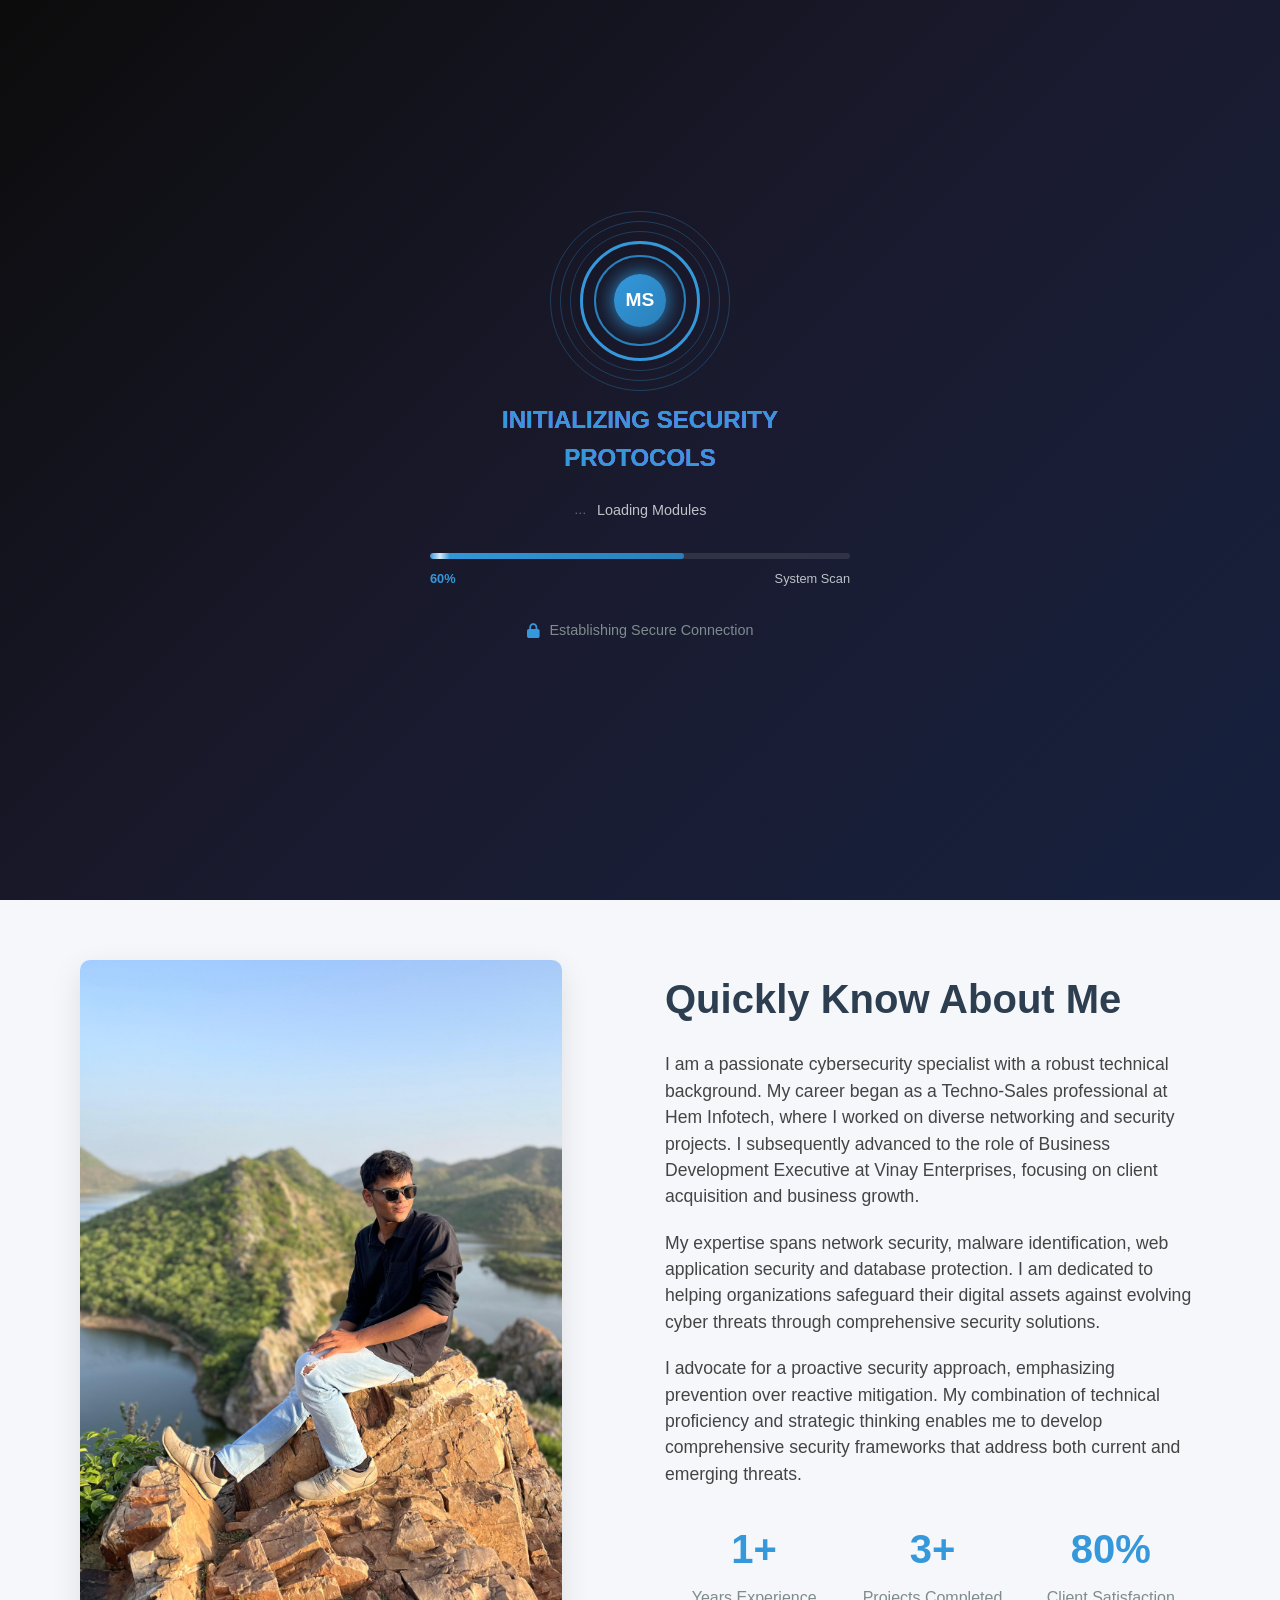
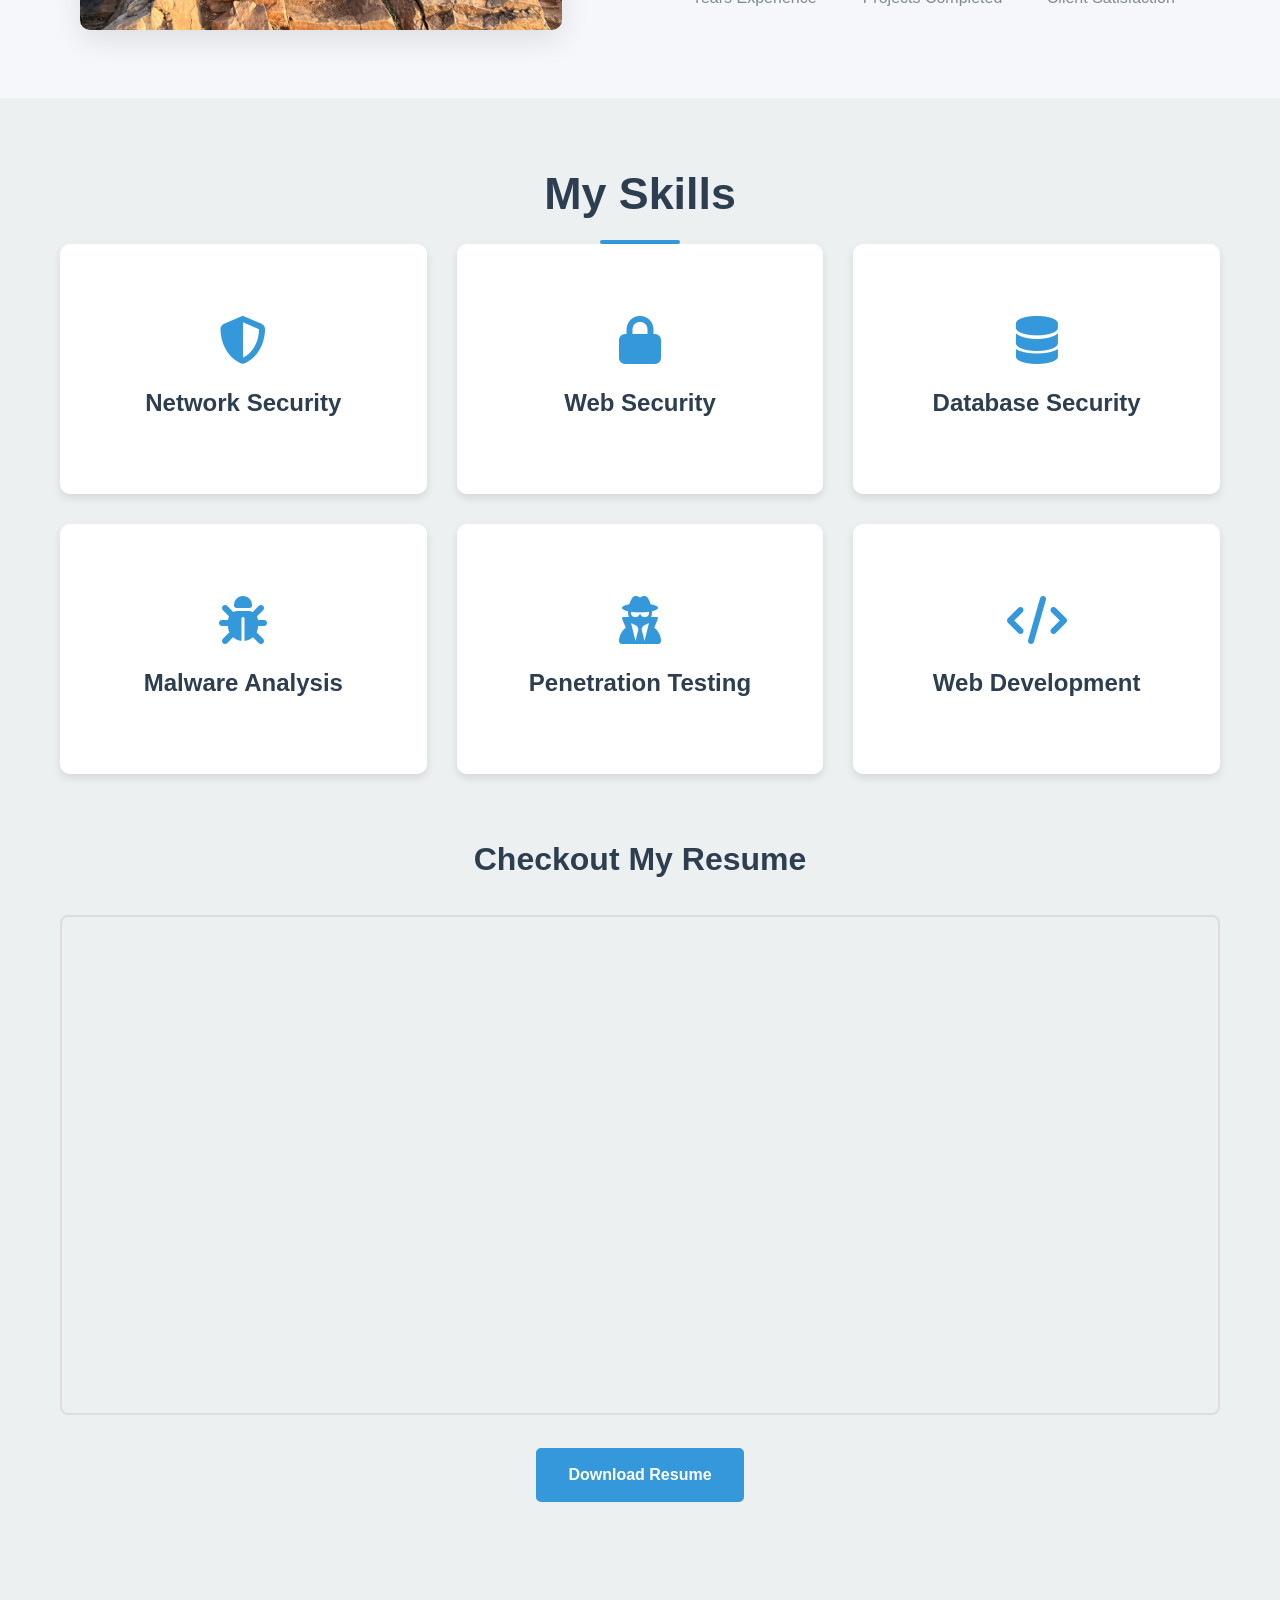
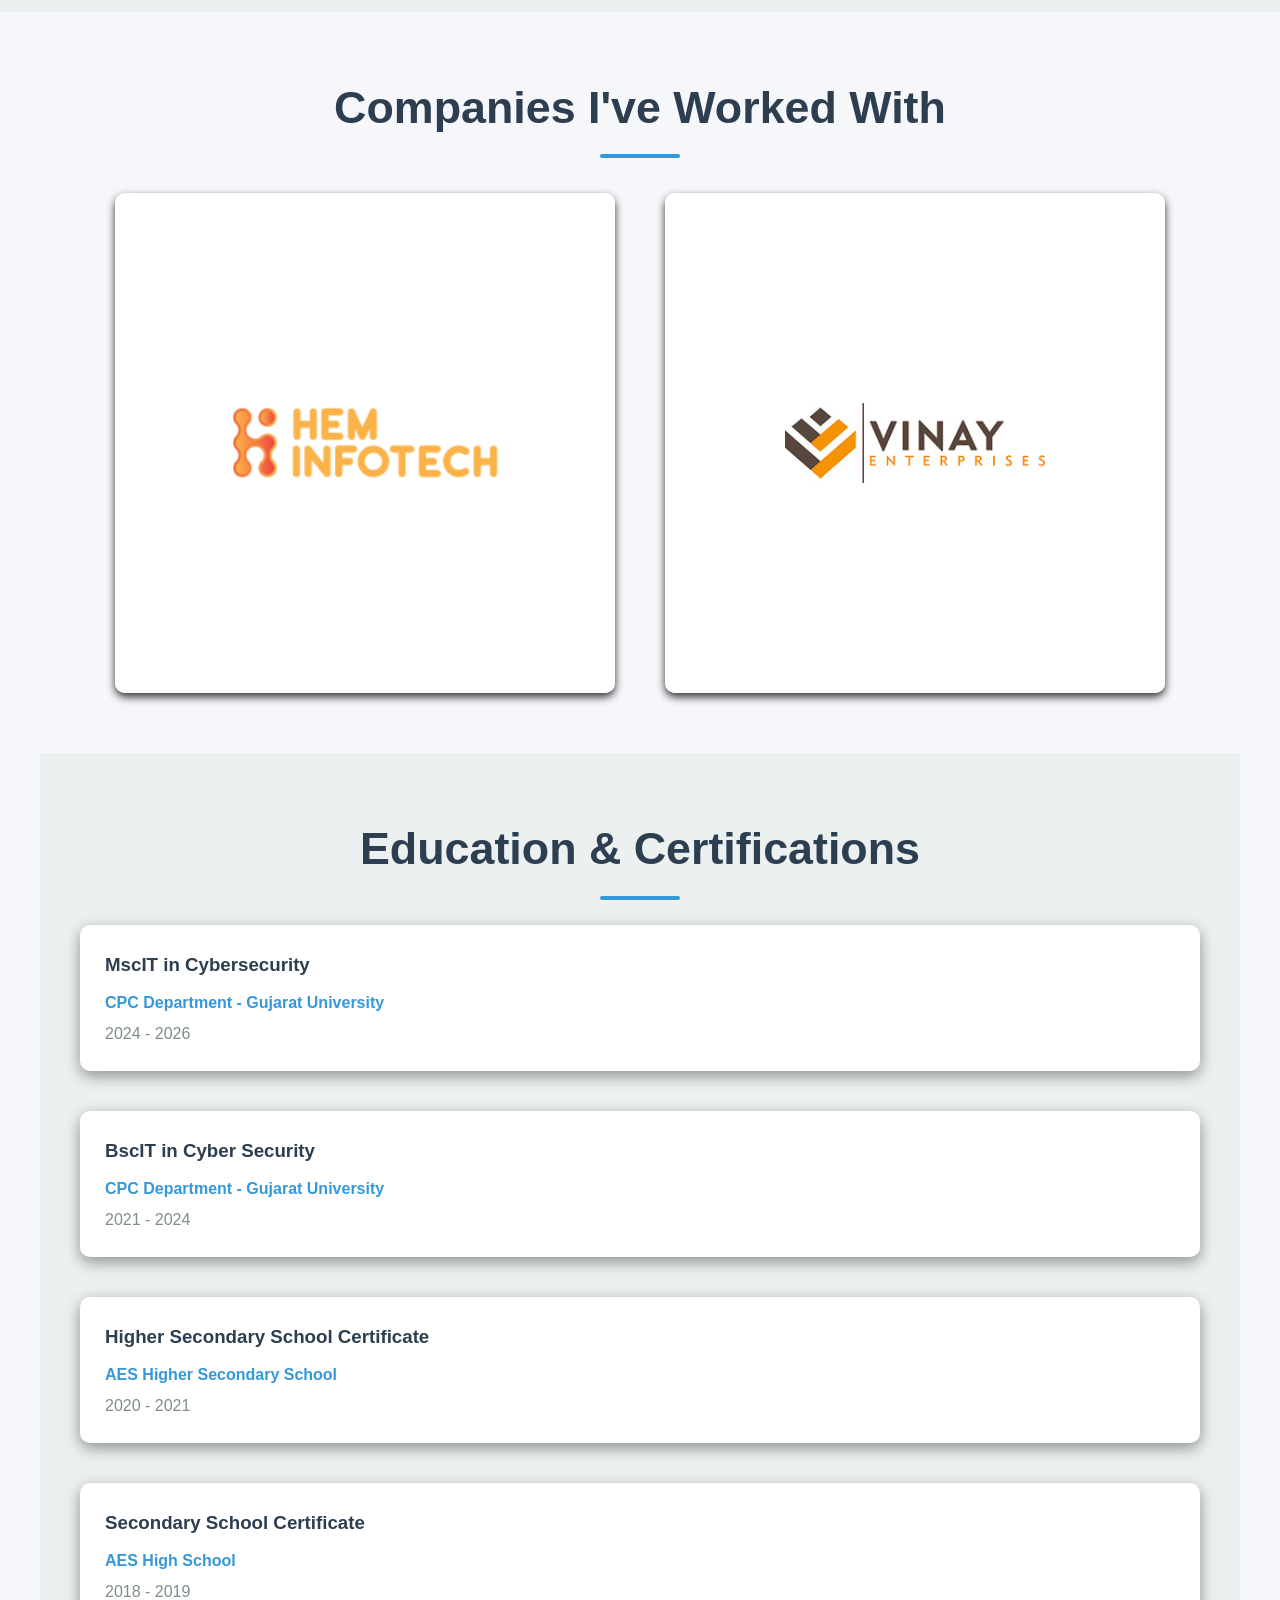
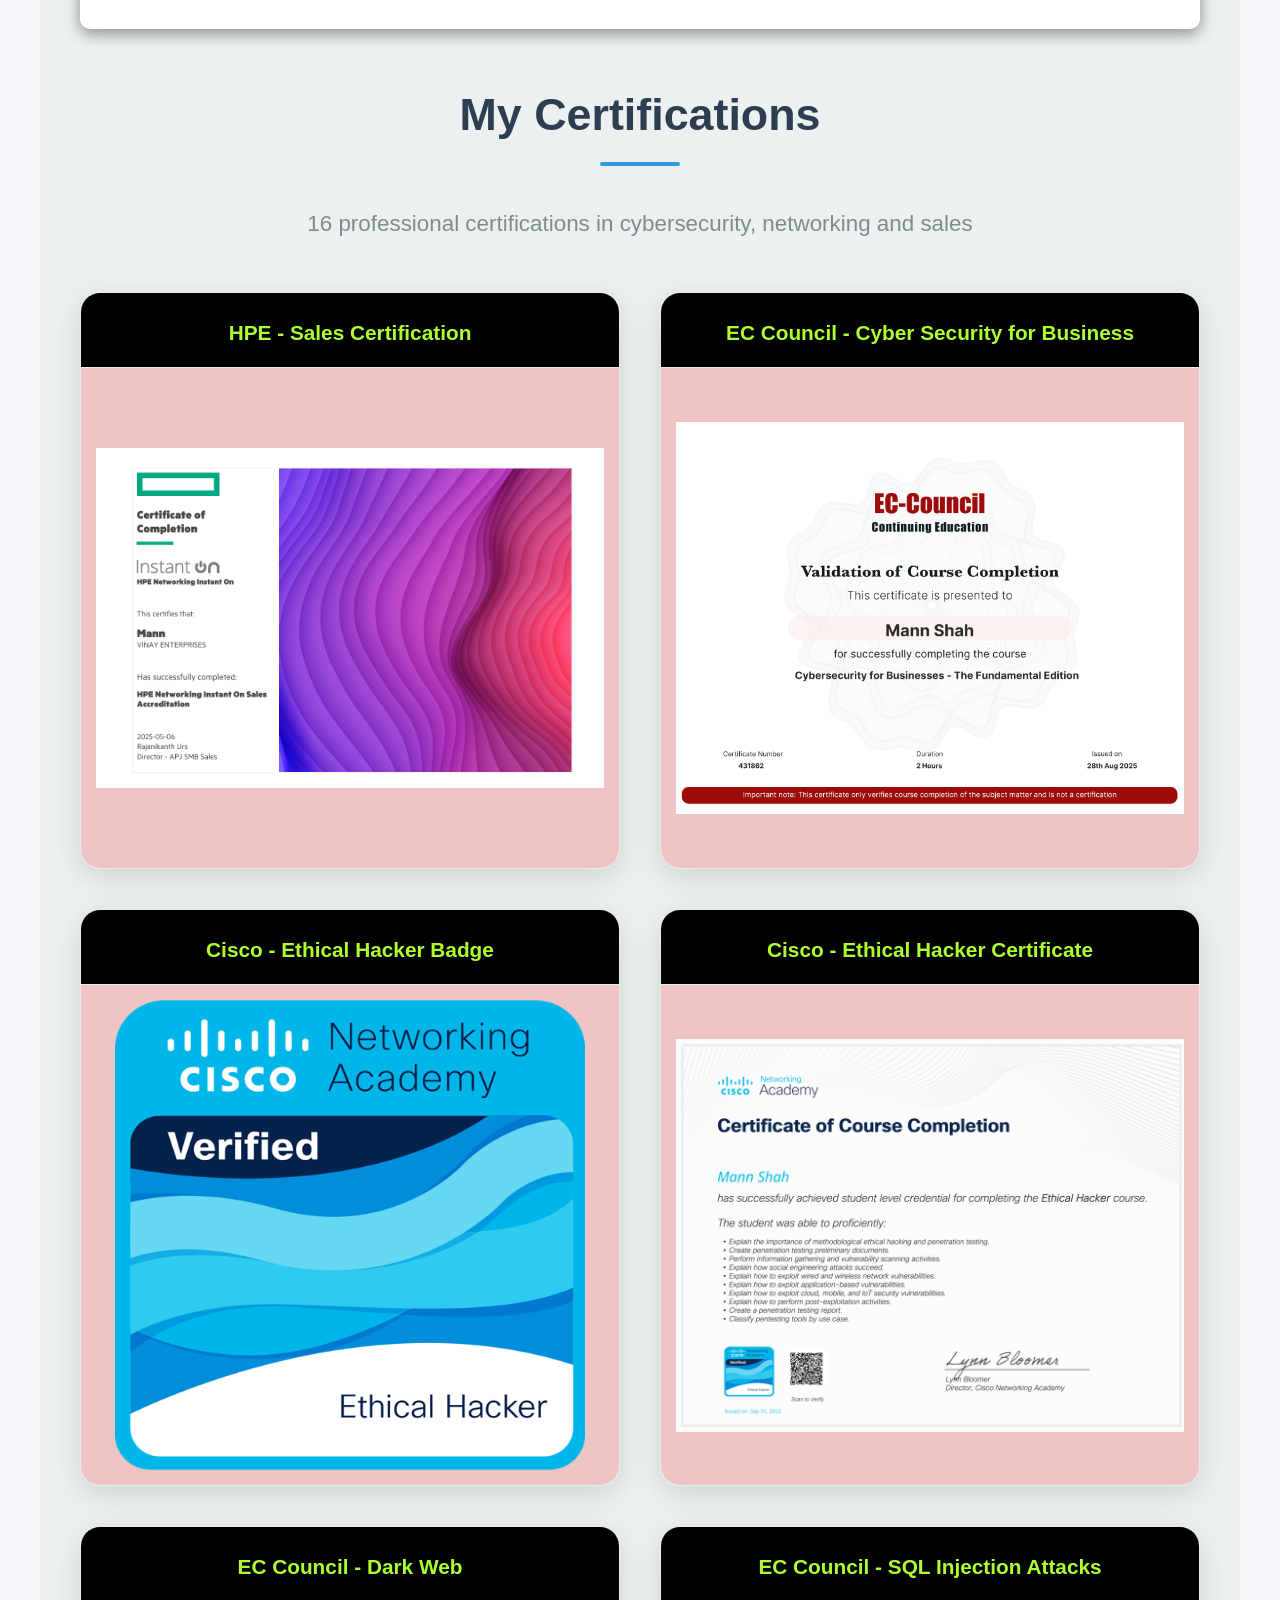
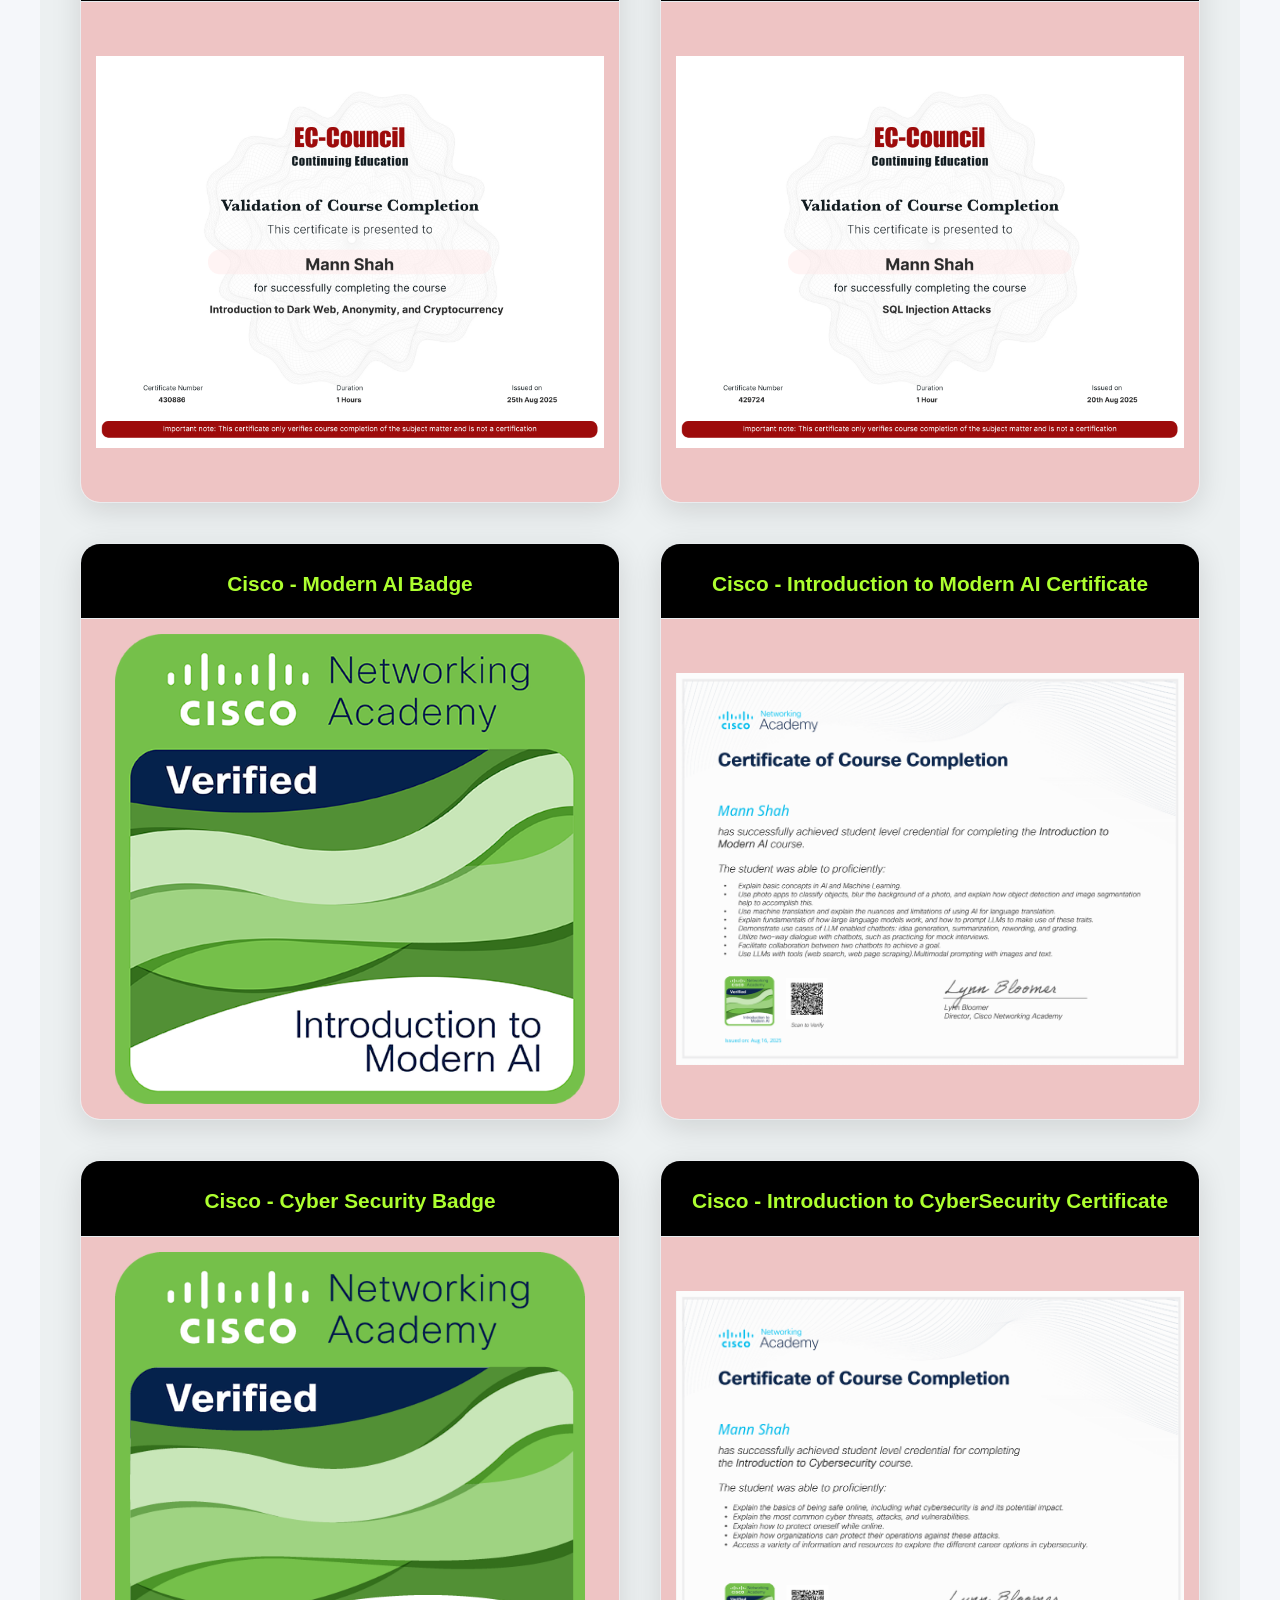
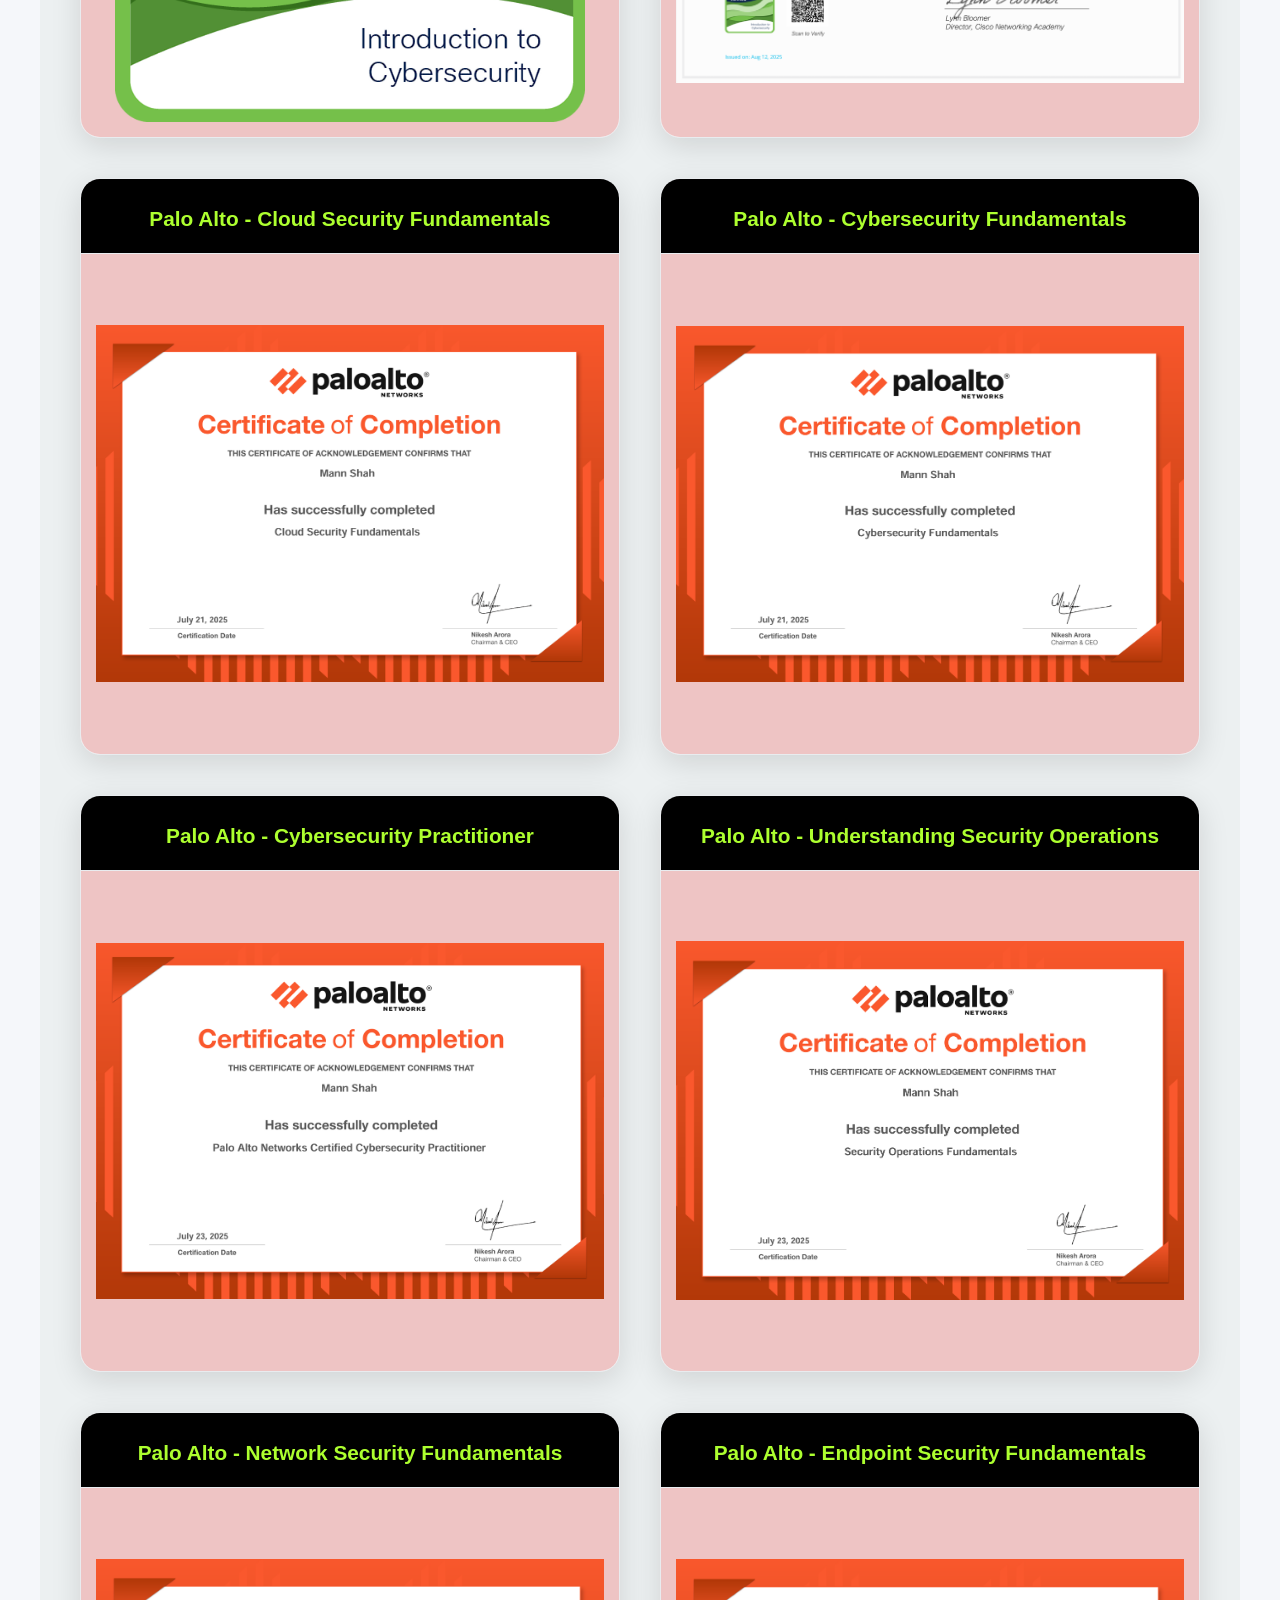
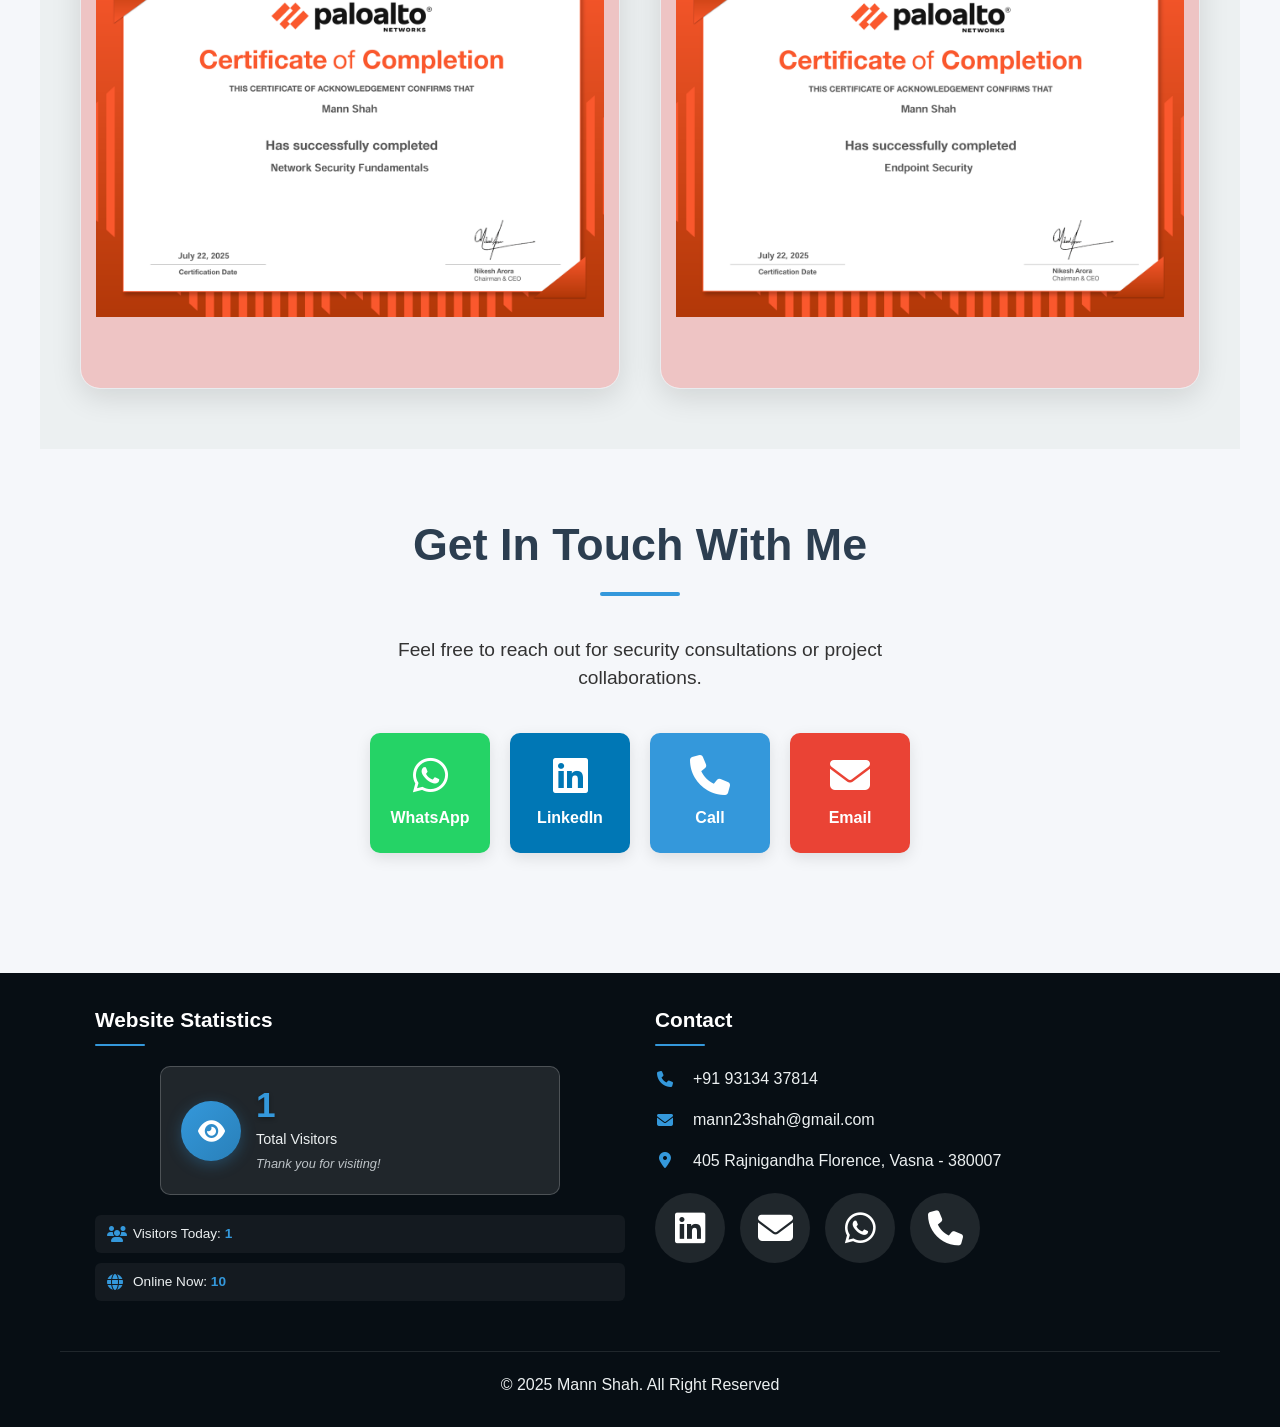
==== commit 25921fa9: "Add files via upload" ====
--- a/index.html
+++ b/index.html
@@ -83,7 +83,7 @@
                 </div>
             </div>
         </div>
-    </div>  
+    </div>
 
     <!-- Header Section -->
     <header>
@@ -129,7 +129,8 @@
                         <h2>Cyber Security Specialist</h2>
                         <p><strong>"In cybersecurity, being paranoid isn't a disorder - it's a job
                                 requirement."</strong>
-                            <span>Trust no one, verify everything...</span>
+                            <br>
+                            <strong><span>Trust no one, verify everything...</span></strong>
                             <br> Welcome to a little web development project of Mine.
                         </p>
                         <div class="home-buttons">
@@ -146,7 +147,7 @@
             <div class="container">
                 <div class="about-content">
                     <div class="about-image fadein-left">
-                        <img src="images/bg_about_Mann.jpg" alt="Mann Shah">
+                        <img src="images/bg_about_Mann.jpeg" alt="Mann Shah">
                     </div>
                     <div class="about-text fadein-right">
                         <h2>Quickly Know About Me</h2>
@@ -269,7 +270,8 @@
                 <div class="resume-section">
                     <h3>Checkout My Resume</h3>
                     <iframe src="images/Resume - Mann Shah.pdf" width="100%" height="500px" frameborder="2"></iframe>
-                    <a href="images/Resume - Mann Shah.pdf" class="btn download-btn">Download Resume</a>
+                    <a href="images/Resume - Mann Shah.pdf" class="btn download-btn" target="_blank"
+                        rel="noopener noreferrer">Download Resume</a>
                 </div>
             </div>
         </section>
@@ -463,7 +465,7 @@
                                 <i class="fab fa-whatsapp"></i>
                                 <span>WhatsApp</span>
                             </a>
-                            <a href="www.linkedin.com/in/mann-shah-b27376378" class="contact-btn linkedin">
+                            <a href="https://www.linkedin.com/in/mann-shah-b27376378" class="contact-btn linkedin">
                                 <i class="fab fa-linkedin"></i>
                                 <span>LinkedIn</span>
                             </a>
@@ -519,7 +521,7 @@
                     </ul>
 
                     <div class="contact-icons">
-                        <a href="www.linkedin.com/in/mann-shah-b27376378" class="icon-link" title="LinkedIn">
+                        <a href="https://www.linkedin.com/in/mann-shah-b27376378" class="icon-link" title="LinkedIn">
                             <i class="fab fa-linkedin"></i>
                         </a>
                         <a href="mailto:mann23shah@gmail.com" class="icon-link" title="Gmail">
--- a/style.css
+++ b/style.css
@@ -11,18 +11,59 @@
 
 body {
     background-color: #f5f7fa;
+    /* Soft neutral background */
     color: #333;
+    /* Dark gray text for contrast */
     line-height: 1.6;
+    /* Spacious, easy-to-read line height */
     overflow-x: hidden;
+    /* No unwanted horizontal scrollbar */
 }
 
 .container {
     max-width: 1200px;
+    /* Responsive max width (desktop) */
     margin: 0 auto;
+    /* Center horizontally */
     padding: 0 20px;
-}
-
-/* Cyber Loader Styles */
+    /* Gutter on both sides for mobile/desktop */
+}
+
+/* Tablets (768px and below) */
+@media (max-width: 768px) {
+    .container {
+        max-width: 720px;
+        /* Narrower max width for tablets */
+        padding: 0 15px;
+        /* Reduced gutter for smaller screens */
+    }
+
+    body {
+        font-size: 0.95rem;
+        /* Slightly smaller base font on tablets for balance */
+    }
+}
+
+/* Mobile phones (576px and below) */
+@media (max-width: 576px) {
+    .container {
+        max-width: 100%;
+        /* Full width for small phones */
+        padding: 0 12px;
+        /* Small padding to prevent edge touching */
+    }
+
+    body {
+        font-size: 0.9rem;
+        /* Slightly smaller font for ease of reading on small screens */
+        line-height: 1.5;
+        /* Adjust line height for narrow width */
+    }
+}
+
+/* =========== CYBER LOADER STYLES =========== */
+
+/* Fullscreen loader overlay with gradient background and centered flexbox */
 #cyber-loader {
     position: fixed;
     top: 0;
@@ -37,13 +78,16 @@
     font-family: 'Courier New', monospace;
 }
 
+/* Loader content container with max width and padding */
 .loader-container {
     text-align: center;
     max-width: 500px;
     padding: 40px;
 }
 
-/* Shield Animation */
+/* --- Shield Animation --- */
+
+/* Outer circle pulsing */
 .shield-animation {
     position: relative;
     width: 120px;
@@ -60,6 +104,7 @@
     animation: shieldPulse 2s ease-in-out infinite;
 }
 
+/* Inner rotating circle */
 .shield-inner {
     width: 80%;
     height: 80%;
@@ -71,6 +116,7 @@
     animation: shieldRotate 3s linear infinite;
 }
 
+/* Core with gradient glow */
 .shield-core {
     width: 60%;
     height: 60%;
@@ -91,6 +137,7 @@
     font-size: 1.2rem;
 }
 
+/* Protection rings expanding and fading */
 .protection-rings {
     position: absolute;
     top: 0;
@@ -108,6 +155,7 @@
     transform: translate(-50%, -50%);
 }
 
+/* Rings with staggered expand animations */
 .ring-1 {
     width: 140px;
     height: 140px;
@@ -126,7 +174,7 @@
     animation: ringExpand 2s ease-in-out infinite 0.6s;
 }
 
-/* Glitch Text */
+/* --- Glitch effect for loading text --- */
 .glitch-text {
     font-size: 1.5rem;
     font-weight: 700;
@@ -136,6 +184,7 @@
     margin-bottom: 20px;
 }
 
+/* Overlay copies for glitch effect with asymmetric animations */
 .glitch-text::before,
 .glitch-text::after {
     content: attr(data-text);
@@ -158,6 +207,7 @@
     z-index: -2;
 }
 
+/* Subtext with animated dots */
 .loading-subtext {
     display: flex;
     align-items: center;
@@ -175,14 +225,19 @@
     animation: dotPulse 1.4s ease-in-out infinite both;
 }
 
-.dot:nth-child(2) { animation-delay: 0.2s; }
-.dot:nth-child(3) { animation-delay: 0.4s; }
+.dot:nth-child(2) {
+    animation-delay: 0.2s;
+}
+
+.dot:nth-child(3) {
+    animation-delay: 0.4s;
+}
 
 .status-text {
     font-size: 0.9rem;
 }
 
-/* Cyber Progress Bar */
+/* --- Cyber Progress Bar --- */
 .cyber-progress {
     margin-bottom: 30px;
 }
@@ -228,7 +283,7 @@
     font-weight: bold;
 }
 
-/* Security Tips */
+/* --- Security Tips --- */
 .security-tips {
     position: relative;
     height: 40px;
@@ -260,21 +315,29 @@
     color: #3498db;
 }
 
-/* Animations */
+/* =============== KEYFRAME ANIMATIONS =============== */
 @keyframes shieldPulse {
-    0%, 100% { 
+
+    0%,
+    100% {
         transform: scale(1);
         box-shadow: 0 0 20px rgba(52, 152, 219, 0.3);
     }
-    50% { 
+
+    50% {
         transform: scale(1.05);
         box-shadow: 0 0 30px rgba(52, 152, 219, 0.6);
     }
 }
 
 @keyframes shieldRotate {
-    0% { transform: rotate(0deg); }
-    100% { transform: rotate(360deg); }
+    0% {
+        transform: rotate(0deg);
+    }
+
+    100% {
+        transform: rotate(360deg);
+    }
 }
 
 @keyframes ringExpand {
@@ -282,6 +345,7 @@
         opacity: 1;
         transform: translate(-50%, -50%) scale(1);
     }
+
     100% {
         opacity: 0;
         transform: translate(-50%, -50%) scale(1.5);
@@ -289,28 +353,66 @@
 }
 
 @keyframes glitch-1 {
-    0% { transform: translate(0); }
-    20% { transform: translate(-2px, 2px); }
-    40% { transform: translate(-2px, -2px); }
-    60% { transform: translate(2px, 2px); }
-    80% { transform: translate(2px, -2px); }
-    100% { transform: translate(0); }
+    0% {
+        transform: translate(0);
+    }
+
+    20% {
+        transform: translate(-2px, 2px);
+    }
+
+    40% {
+        transform: translate(-2px, -2px);
+    }
+
+    60% {
+        transform: translate(2px, 2px);
+    }
+
+    80% {
+        transform: translate(2px, -2px);
+    }
+
+    100% {
+        transform: translate(0);
+    }
 }
 
 @keyframes glitch-2 {
-    0% { transform: translate(0); }
-    20% { transform: translate(2px, -2px); }
-    40% { transform: translate(2px, 2px); }
-    60% { transform: translate(-2px, -2px); }
-    80% { transform: translate(-2px, 2px); }
-    100% { transform: translate(0); }
+    0% {
+        transform: translate(0);
+    }
+
+    20% {
+        transform: translate(2px, -2px);
+    }
+
+    40% {
+        transform: translate(2px, 2px);
+    }
+
+    60% {
+        transform: translate(-2px, -2px);
+    }
+
+    80% {
+        transform: translate(-2px, 2px);
+    }
+
+    100% {
+        transform: translate(0);
+    }
 }
 
 @keyframes dotPulse {
-    0%, 80%, 100% {
+
+    0%,
+    80%,
+    100% {
         transform: scale(0.8);
         opacity: 0.5;
     }
+
     40% {
         transform: scale(1.2);
         opacity: 1;
@@ -318,39 +420,56 @@
 }
 
 @keyframes progressGlow {
-    0% { left: -20px; }
-    50% { left: calc(100% + 20px); }
-    100% { left: calc(100% + 20px); }
-}
-
-/* Responsive */
+    0% {
+        left: -20px;
+    }
+
+    50% {
+        left: calc(100% + 20px);
+    }
+
+    100% {
+        left: calc(100% + 20px);
+    }
+}
+
+/* ========== RESPONSIVE FOR TABLETS AND PHONES ========== */
 @media (max-width: 768px) {
     .loader-container {
         padding: 20px;
+        /* Reduce padding on tablets */
         max-width: 300px;
-    }
-    
+        /* Narrow the loader container */
+    }
+
     .shield-animation {
         width: 80px;
         height: 80px;
         margin-bottom: 30px;
     }
-    
+
     .glitch-text {
         font-size: 1.2rem;
     }
-    
+
     .security-tips {
         height: 60px;
     }
-    
+
+    /* Stack tips vertically and reduce gap on smaller screens */
     .tip {
         flex-direction: column;
         gap: 5px;
     }
 }
 
-/* Header Styles */
+/* =========== HEADER STYLES =========== */
+
+/* 
+   Fixed header with dark background and subtle shadow
+   Stays on top during scroll, full width
+   Smooth transition for interactive changes (e.g., shrinking/expanding on scroll)
+*/
 header {
     background-color: #070e14;
     color: white;
@@ -363,39 +482,53 @@
     transition: all 0.3s ease;
 }
 
+/* Flex container for header content: logo on left, navigation on right */
 .header-content {
     display: flex;
     justify-content: space-between;
     align-items: center;
-}
-
+    max-width: 1200px;
+    margin: 0 auto;
+    /* Center content */
+    padding: 0 20px;
+    /* Padding for small screens */
+}
+
+/* Logo styling */
 .logo h2 {
     font-size: 1.8rem;
     font-weight: 700;
     color: #3498db;
-}
-
+    user-select: none;
+    /* Prevent text selection */
+}
+
+/* Navigation links list as horizontal flex */
 .nav-links {
     display: flex;
     list-style: none;
 }
 
+/* Spacing between list items */
 .nav-links li {
     margin-left: 30px;
 }
 
+/* Navigation anchors styled for subtle interactivity */
 .nav-links a {
     color: white;
     text-decoration: none;
     font-weight: 500;
-    transition: color 0.3s;
     position: relative;
-}
-
+    transition: color 0.3s ease;
+}
+
+/* Hover color change for links */
 .nav-links a:hover {
     color: #3498db;
 }
 
+/* Underline animation on hover using ::after pseudo-element */
 .nav-links a::after {
     content: '';
     position: absolute;
@@ -404,40 +537,52 @@
     bottom: -5px;
     left: 0;
     background-color: #3498db;
-    transition: width 0.3s;
-}
-
+    transition: width 0.3s ease;
+}
+
+/* Expand underline on hover */
 .nav-links a:hover::after {
     width: 100%;
 }
 
+/* Hamburger menu icon for smaller screens - hidden by default */
 .hamburger {
     display: none;
+    /* Shown only on mobile/tablet */
     flex-direction: column;
     cursor: pointer;
-}
-
+    user-select: none;
+}
+
+/* Hamburger bars style */
 .hamburger span {
     width: 25px;
     height: 3px;
     background-color: white;
     margin: 3px 0;
-    transition: 0.3s;
-}
-
-/* Section Styles */
+    transition: 0.3s ease;
+}
+
+/* =========== SECTION STYLES =========== */
+
+/* Standard vertical spacing for all sections */
 .section {
     padding: 60px 0;
 }
 
+/* Section title styling: centered, prominent, with decorative underline */
 .section-title {
     text-align: center;
     margin-bottom: 70px;
     font-size: 2.5rem;
     color: #2c3e50;
     position: relative;
-}
-
+    font-weight: 700;
+    user-select: none;
+    /* Prevent text selection */
+}
+
+/* Decorative blue underline below section titles */
 .section-title::after {
     content: '';
     position: absolute;
@@ -447,18 +592,119 @@
     bottom: -15px;
     left: 50%;
     transform: translateX(-50%);
-}
-
-/* Home Section */
+    border-radius: 2px;
+}
+
+/* ========== RESPONSIVE STYLES FOR TABLET AND PHONE ========== */
+
+/* Tablets and smaller devices (max-width: 768px) */
+@media (max-width: 768px) {
+
+    /* Slightly less vertical padding to save space */
+    .section {
+        padding: 45px 0;
+    }
+
+    /* Reduce header padding */
+    header {
+        padding: 15px 0;
+    }
+
+    /* Adjust logo size */
+    .logo h2 {
+        font-size: 1.5rem;
+    }
+
+    /* Show hamburger menu */
+    .hamburger {
+        display: flex;
+    }
+
+    /* Hide navigation links initially on tablet and smaller */
+    .nav-links {
+        position: fixed;
+        top: 65px;
+        /* below header */
+        right: -100%;
+        /* hidden by default */
+        width: 75vw;
+        height: calc(100vh - 65px);
+        background-color: #2c3e50;
+        flex-direction: column;
+        padding-top: 40px;
+        transition: right 0.35s ease-in-out;
+        box-shadow: -5px 0 15px rgba(0, 0, 0, 0.3);
+        z-index: 2000;
+    }
+
+    /* Active navigation slide-in */
+    .nav-links.active {
+        right: 0;
+    }
+
+    /* Navigation links vertical stacking */
+    .nav-links li {
+        margin: 18px 0;
+        text-align: center;
+        margin-left: 0;
+    }
+
+    /* Larger tap targets on smaller screens */
+    .nav-links a {
+        font-size: 1.1rem;
+        padding: 12px 0;
+        display: block;
+    }
+
+    /* Section title smaller font */
+    .section-title {
+        font-size: 2rem;
+        margin-bottom: 50px;
+    }
+}
+
+/* Phones (max-width: 576px) */
+@media (max-width: 576px) {
+    .section {
+        padding: 35px 0;
+    }
+
+    .logo h2 {
+        font-size: 1.3rem;
+    }
+
+    .nav-links {
+        width: 90vw;
+        /* expanded nav for small phones */
+        padding-top: 35px;
+    }
+
+    .nav-links a {
+        font-size: 1rem;
+    }
+
+    .section-title {
+        font-size: 1.7rem;
+        margin-bottom: 40px;
+    }
+}
+
+/* =========== HOME SECTION =========== */
+
+/* Full viewport height home section with relative positioning for video background */
 #home {
     position: relative;
     height: 100vh;
+    /* Full viewport height */
     display: flex;
     align-items: center;
+    /* Vertically center content */
     color: white;
     overflow: hidden;
-}
-
+    /* Prevent scroll due to video edges */
+}
+
+/* Video background positioned absolutely, behind content */
 .video-background {
     position: absolute;
     top: 0;
@@ -466,14 +712,17 @@
     width: 100%;
     height: 100%;
     z-index: -2;
-}
-
+    /* Behind overlay and content */
+}
+
+/* Video fills container with cover to maintain aspect ratio */
 #bg-video {
     width: 100%;
     height: 100%;
     object-fit: cover;
 }
 
+/* Semi-transparent overlay over video for better text contrast */
 .video-overlay {
     position: absolute;
     top: 0;
@@ -484,44 +733,57 @@
     z-index: -1;
 }
 
+/* Main home content container with horizontal flex layout */
 .home-content {
     display: flex;
     align-items: center;
     justify-content: space-between;
-}
-
+    max-width: 1200px;
+    margin: 0 auto;
+    padding: 0 20px;
+    width: 100%;
+}
+
+/* Text container flex item with right padding for spacing */
 .home-text {
     flex: 1;
     padding-right: 50px;
 }
 
+/* Main heading styling */
 .home-text h1 {
     font-size: 3.7rem;
     margin-bottom: 10px;
-}
-
+    line-height: 1.1;
+}
+
+/* Highlighted part of the heading */
 .home-text h1 span {
     color: #3498db;
 }
 
+/* Subheading styling */
 .home-text h2 {
     font-size: 2.0rem;
     margin-bottom: 20px;
     font-weight: 400;
 }
 
+/* Paragraph under heading with max width for readability */
 .home-text p {
     font-size: 1.4rem;
     margin-bottom: 30px;
     max-width: 600px;
-}
-
+    line-height: 1.4;
+}
+
+/* Container for action buttons */
 .home-buttons {
     display: flex;
     gap: 15px;
 }
 
-/* Button Styles */
+/* Primary button style */
 .btn {
     display: inline-block;
     padding: 12px 30px;
@@ -532,83 +794,269 @@
     font-weight: 600;
     transition: all 0.3s ease;
     border: 2px solid #3498db;
-}
-
+    cursor: pointer;
+}
+
+/* Hover effect for primary button */
 .btn:hover {
     background-color: transparent;
     color: #3498db;
 }
 
+/* Outline button variant */
 .btn-outline {
     background-color: transparent;
     color: white;
     border: 2px solid white;
 }
 
+/* Hover effect for outline button */
 .btn-outline:hover {
     background-color: white;
     color: #2c3e50;
 }
 
-/* About Section */
+/* ========== RESPONSIVE STYLES FOR TABLETS AND PHONES ========== */
+
+/* Tablet and smaller (max-width: 768px) */
+@media (max-width: 768px) {
+
+    /* Stack home content vertically */
+    .home-content {
+        flex-direction: column;
+        text-align: center;
+        padding: 0 15px;
+    }
+
+    /* Remove right padding on text */
+    .home-text {
+        padding-right: 0;
+        margin-bottom: 30px;
+    }
+
+    /* Scale headings down for tablet */
+    .home-text h1 {
+        font-size: 2.8rem;
+    }
+
+    .home-text h2 {
+        font-size: 1.5rem;
+    }
+
+    .home-text p {
+        font-size: 1.15rem;
+        max-width: 100%;
+    }
+
+    /* Center buttons and stack vertically for smaller width */
+    .home-buttons {
+        flex-direction: column;
+        align-items: center;
+        gap: 12px;
+    }
+
+    .btn,
+    .btn-outline {
+        width: 70%;
+        max-width: 280px;
+    }
+}
+
+/* Phones and smaller (max-width: 576px) */
+@media (max-width: 576px) {
+    #home {
+        height: auto;
+        /* allow height growth for stacking */
+        padding: 60px 0 40px;
+    }
+
+    .home-text h1 {
+        font-size: 2.2rem;
+    }
+
+    .home-text h2 {
+        font-size: 1.2rem;
+        margin-bottom: 15px;
+    }
+
+    .home-text p {
+        font-size: 1rem;
+    }
+
+    .btn,
+    .btn-outline {
+        width: 90%;
+        max-width: none;
+        padding: 14px 0;
+        font-size: 1rem;
+    }
+
+    /* Reduce gap between buttons */
+    .home-buttons {
+        gap: 10px;
+    }
+}
+
+
+/* =========== ABOUT SECTION =========== */
+
+/* Flex container for about section; horizontal layout with spacing */
 .about-content {
     display: flex;
     align-items: center;
+    /* Vertically centers content */
     gap: 50px;
-}
-
+    /* Space between image and text */
+    max-width: 1200px;
+    margin: 0 auto;
+    padding: 0 20px;
+}
+
+/* Image container takes equal flex space */
 .about-image {
     flex: 1;
 }
 
+/* Image styling with rounded corners and subtle shadow */
 .about-image img {
     width: 90%;
     height: 670px;
+    /* Fixed height for desktop */
     border-radius: 10px;
     box-shadow: 0 10px 30px rgba(0, 0, 0, 0.1);
-}
-
+    object-fit: cover;
+}
+
+/* Text container takes equal flex space */
 .about-text {
     flex: 1;
 }
 
+/* Heading for About section */
 .about-text h2 {
     font-size: 2.5rem;
     margin-bottom: 20px;
     color: #2c3e50;
-}
-
+    font-weight: 700;
+    user-select: none;
+    /* Prevent highlight */
+}
+
+/* Paragraphs under About heading */
 .about-text p {
     margin-bottom: 20px;
     font-size: 1.1rem;
-}
-
+    line-height: 1.5;
+    color: #444;
+}
+
+/* Container for stats, spaced evenly */
 .about-stats {
     display: flex;
     justify-content: space-between;
     margin-top: 30px;
 }
 
+/* Individual stat block centered */
 .stat {
     text-align: center;
-}
-
+    flex: 1;
+}
+
+/* Number styling with brand blue color */
 .stat h3 {
     font-size: 2.5rem;
     color: #3498db;
     margin-bottom: 5px;
-}
-
+    font-weight: 700;
+}
+
+/* Stat description text */
 .stat p {
     font-size: 1rem;
     color: #7f8c8d;
 }
 
-/* Skills Section */
+/* ========== RESPONSIVE STYLES FOR TABLETS AND PHONES ========== */
+
+/* Tablets (max-width: 768px) */
+@media (max-width: 768px) {
+
+    /* Stack about content vertically */
+    .about-content {
+        flex-direction: column;
+        gap: 30px;
+    }
+
+    /* Image scales down and height auto for responsiveness */
+    .about-image img {
+        width: 100%;
+        height: auto;
+        /* Maintain aspect ratio */
+        max-height: 420px;
+    }
+
+    /* Text styling remains but with smaller heading */
+    .about-text h2 {
+        font-size: 2rem;
+        margin-bottom: 15px;
+    }
+
+    /* Reduce paragraph font size */
+    .about-text p {
+        font-size: 1rem;
+        margin-bottom: 15px;
+    }
+
+    /* Stats container with vertical stack */
+    .about-stats {
+        flex-direction: column;
+        gap: 20px;
+        margin-top: 25px;
+    }
+
+    /* Each stat takes full width */
+    .stat {
+        flex: unset;
+        width: 100%;
+    }
+}
+
+/* Phones (max-width: 576px) */
+@media (max-width: 576px) {
+    .about-content {
+        padding: 0 12px;
+    }
+
+    /* Further reduce heading */
+    .about-text h2 {
+        font-size: 1.6rem;
+        margin-bottom: 12px;
+    }
+
+    .about-text p {
+        font-size: 0.95rem;
+        margin-bottom: 12px;
+    }
+
+    .stat h3 {
+        font-size: 2rem;
+    }
+
+    .stat p {
+        font-size: 0.9rem;
+    }
+}
+
+/* =========== SKILLS SECTION =========== */
+
 #skills {
     background-color: #ecf0f1;
-}
-
+    /* Light neutral background */
+    padding: 60px 0;
+}
+
+/* Grid layout for skills - 3 columns with spacing */
 .skills-grid {
     display: grid;
     grid-template-columns: repeat(3, 1fr);
@@ -616,12 +1064,17 @@
     margin-bottom: 60px;
 }
 
+/* Flip card container with perspective for 3D flip effect */
 .flip-card {
     background-color: transparent;
     perspective: 1000px;
+    /* Needed for 3D transform */
     height: 250px;
-}
-
+    cursor: pointer;
+    /* Indicate interactivity */
+}
+
+/* Inner card that flips */
 .flip-card-inner {
     position: relative;
     width: 100%;
@@ -629,20 +1082,23 @@
     text-align: center;
     transition: transform 0.6s;
     transform-style: preserve-3d;
-    box-shadow: 0 4px 8px 0 rgba(0, 0, 0, 0.1);
+    box-shadow: 0 4px 8px rgba(0, 0, 0, 0.1);
     border-radius: 10px;
 }
 
+/* Flip on hover */
 .flip-card:hover .flip-card-inner {
     transform: rotateY(180deg);
 }
 
+/* Front and back of flip card - occupy same space */
 .flip-card-front,
 .flip-card-back {
     position: absolute;
     width: 100%;
     height: 100%;
     -webkit-backface-visibility: hidden;
+    /* For Safari */
     backface-visibility: hidden;
     border-radius: 10px;
     display: flex;
@@ -652,44 +1108,52 @@
     padding: 20px;
 }
 
+/* Front side styling */
 .flip-card-front {
     background-color: white;
     color: #2c3e50;
 }
 
+/* Icon on front */
 .flip-card-front i {
     font-size: 3rem;
     color: #3498db;
     margin-bottom: 20px;
 }
 
+/* Skill name on front */
 .flip-card-front h3 {
     font-size: 1.5rem;
 }
 
+/* Back side styling */
 .flip-card-back {
     background-color: #3498db;
     color: white;
     transform: rotateY(180deg);
 }
 
+/* Heading on back */
 .flip-card-back h3 {
     margin-bottom: 15px;
     font-size: 1.5rem;
 }
 
-/* Minimal Resume Section */
+/* =========== RESUME SECTION =========== */
+
 .resume-section {
     text-align: center;
     margin: 50px 0;
 }
-    
+
+/* Resume section heading */
 .resume-section h3 {
     font-size: 2rem;
     margin-bottom: 30px;
     color: #2c3e50;
 }
 
+/* Embedded resume iframe */
 .resume-section iframe {
     width: 100%;
     height: 500px;
@@ -698,6 +1162,7 @@
     margin-bottom: 25px;
 }
 
+/* Resume download button */
 .download-btn {
     padding: 12px 30px;
     background: #3498db;
@@ -706,13 +1171,99 @@
     border-radius: 5px;
     font-weight: 600;
     transition: background 0.3s ease;
-}
-
+    display: inline-block;
+    cursor: pointer;
+}
+
+/* Hover effect for download button */
 .download-btn:hover {
     background: #000000;
 }
 
-/* Companies Section */
+/* ========== RESPONSIVE STYLES FOR TABLETS AND PHONES ========== */
+
+/* Tablets (max-width: 768px) */
+@media (max-width: 768px) {
+
+    /* Skills grid switches to two columns */
+    .skills-grid {
+        grid-template-columns: repeat(2, 1fr);
+        gap: 25px;
+        margin-bottom: 50px;
+    }
+
+    /* Reduce height of flip cards */
+    .flip-card {
+        height: 220px;
+    }
+
+    /* Reduce icon size on flip card front */
+    .flip-card-front i {
+        font-size: 2.5rem;
+    }
+
+    /* Smaller skill titles */
+    .flip-card-front h3,
+    .flip-card-back h3 {
+        font-size: 1.3rem;
+    }
+
+    /* Resize resume iframe for tablets */
+    .resume-section iframe {
+        height: 400px;
+    }
+
+    /* Button width adjustment */
+    .download-btn {
+        padding: 10px 24px;
+        font-size: 1rem;
+    }
+}
+
+/* Phones (max-width: 576px) */
+@media (max-width: 576px) {
+
+    /* Skills grid stacks vertically */
+    .skills-grid {
+        grid-template-columns: 1fr;
+        gap: 20px;
+        margin-bottom: 40px;
+    }
+
+    /* Further reduce flip card height */
+    .flip-card {
+        height: 180px;
+    }
+
+    /* Smaller icons */
+    .flip-card-front i {
+        font-size: 2rem;
+        margin-bottom: 15px;
+    }
+
+    /* Smaller skill names */
+    .flip-card-front h3,
+    .flip-card-back h3 {
+        font-size: 1.1rem;
+    }
+
+    /* Resume iframe height reduced for phones */
+    .resume-section iframe {
+        height: 280px;
+    }
+
+    /* Buttons full width */
+    .download-btn {
+        padding: 14px 0;
+        width: 90%;
+        max-width: 320px;
+        font-size: 1rem;
+    }
+}
+
+/* =========== COMPANIES SECTION =========== */
+
+/* Flex container for company cards, centered with gap and wrapping */
 .companies-grid {
     display: flex;
     justify-content: center;
@@ -721,12 +1272,17 @@
     margin-top: 50px;
 }
 
+/* Fixed width and height for cards with perspective for 3D flip */
 .company-card {
     width: 500px;
     height: 500px;
     perspective: 1000px;
-}
-
+    /* Enables 3D transform space */
+    cursor: pointer;
+    /* Indicate interactivity */
+}
+
+/* Inner flip card that rotates */
 .company-card-inner {
     position: relative;
     width: 100%;
@@ -734,20 +1290,23 @@
     text-align: center;
     transition: transform 0.6s;
     transform-style: preserve-3d;
-    box-shadow: 0 4px 8px 0 rgba(0, 0, 0, 0.8);
+    box-shadow: 0 4px 8px rgba(0, 0, 0, 0.8);
     border-radius: 10px;
 }
 
+/* Rotate on hover */
 .company-card:hover .company-card-inner {
     transform: rotateY(180deg);
 }
 
+/* Front and back faces of flip card share dimension */
 .company-card-front,
 .company-card-back {
     position: absolute;
     width: 100%;
     height: 100%;
     -webkit-backface-visibility: hidden;
+    /* Safari compatibility */
     backface-visibility: hidden;
     border-radius: 10px;
     display: flex;
@@ -757,15 +1316,19 @@
     padding: 20px;
 }
 
+/* Front side with white background */
 .company-card-front {
     background-color: white;
 }
 
+/* Company logos constrained to max height */
 .company-card-front img {
     max-width: 100%;
     max-height: 80px;
-}
-
+    object-fit: contain;
+}
+
+/* Back side styling with light transparent blue */
 .company-card-back {
     background-color: rgba(131, 138, 228, 0.2);
     color: black;
@@ -773,21 +1336,32 @@
     text-align: left;
 }
 
+/* Heading on back */
 .company-card-back h3 {
     margin-bottom: 15px;
     font-size: 1.7rem;
-}
-
+    font-weight: 700;
+}
+
+/* Paragraph on back */
 .company-card-back p {
     margin-bottom: 10px;
     font-size: 1.1rem;
-}
-
-/* Education Section */
+    line-height: 1.4;
+}
+
+/* =========== EDUCATION SECTION =========== */
+
 #education {
     background-color: #ecf0f1;
-}
-
+    padding: 60px 0;
+    max-width: 1200px;
+    margin: 0 auto;
+    padding-left: 20px;
+    padding-right: 20px;
+}
+
+/* Individual education card with shadow and padding */
 .education-item {
     background-color: white;
     padding: 25px;
@@ -796,22 +1370,125 @@
     margin-top: 40px;
 }
 
+/* Education headings */
 .education-item h3 {
     color: #2c3e50;
     margin-bottom: 10px;
-}
-
+    font-weight: 700;
+}
+
+/* Institution name styling */
 .institution {
     font-weight: 600;
     color: #3498db;
     margin-bottom: 5px;
 }
 
+/* Year or timeframe styling */
 .year {
     color: #7f8c8d;
 }
 
+/* ========== RESPONSIVE STYLES ========== */
+
+/* Tablet devices (up to 768px) */
+@media (max-width: 768px) {
+
+    /* Reduce gap and width of company cards */
+    .companies-grid {
+        gap: 30px;
+        justify-content: center;
+    }
+
+    .company-card {
+        width: 420px;
+        height: 420px;
+    }
+
+    /* Scale down font sizes on card backs */
+    .company-card-back h3 {
+        font-size: 1.4rem;
+    }
+
+    .company-card-back p {
+        font-size: 1rem;
+    }
+
+    /* Education padding reduced */
+    #education {
+        padding: 40px 15px;
+    }
+
+    .education-item {
+        margin-top: 30px;
+        padding: 20px;
+    }
+
+    .education-item h3 {
+        font-size: 1.5rem;
+    }
+
+    .institution {
+        font-size: 1.1rem;
+    }
+}
+
+/* Mobile devices (up to 576px) */
+@media (max-width: 576px) {
+
+    /* Company grid to single column for vertical scroll */
+    .companies-grid {
+        flex-direction: column;
+        gap: 25px;
+        align-items: center;
+    }
+
+    .company-card {
+        width: 90vw;
+        /* Nearly full width on small phones */
+        height: 280px;
+        /* Reduced height for easier scrolling */
+    }
+
+    .company-card-front img {
+        max-height: 50px;
+    }
+
+    .company-card-back h3 {
+        font-size: 1.2rem;
+        margin-bottom: 12px;
+    }
+
+    .company-card-back p {
+        font-size: 0.95rem;
+    }
+
+    /* Reduce education item padding and font sizes */
+    #education {
+        padding: 30px 10px;
+    }
+
+    .education-item {
+        margin-top: 20px;
+        padding: 16px;
+    }
+
+    .education-item h3 {
+        font-size: 1.3rem;
+        margin-bottom: 8px;
+    }
+
+    .institution {
+        font-size: 1rem;
+    }
+
+    .year {
+        font-size: 0.85rem;
+    }
+}
+
 /* Certificates Container */
+
 .section-title {
     text-align: center;
     font-size: 2.8rem;
@@ -1030,26 +1707,37 @@
     }
 }
 
-/* Contact Section */
+/* =========== CONTACT SECTION =========== */
+
+/* Container for entire contact content, centered text */
 .contact-content {
     text-align: center;
-}
-
+    padding: 40px 20px 60px;
+    /* Padding for spacing on all devices */
+}
+
+/* Contact info paragraph styling: readable, centered, limited width */
 .contact-info p {
     font-size: 1.2rem;
     margin-bottom: 40px;
     max-width: 600px;
     margin-left: auto;
     margin-right: auto;
-}
-
+    color: #333;
+    /* Dark text for legibility */
+    line-height: 1.5;
+}
+
+/* Flex container for contact method buttons */
 .contact-methods {
     display: flex;
     justify-content: center;
     gap: 20px;
     flex-wrap: wrap;
-}
-
+    /* Wrap buttons on smaller screens */
+}
+
+/* Individual contact buttons styled as flex columns */
 .contact-btn {
     display: flex;
     flex-direction: column;
@@ -1063,13 +1751,16 @@
     font-weight: 600;
     transition: all 0.3s ease;
     box-shadow: 0 5px 15px rgba(0, 0, 0, 0.1);
-}
-
+    cursor: pointer;
+}
+
+/* Icon on buttons */
 .contact-btn i {
     font-size: 2.5rem;
     margin-bottom: 10px;
 }
 
+/* Individual button brand colors */
 .whatsapp {
     background-color: #25D366;
 }
@@ -1086,37 +1777,127 @@
     background-color: #EA4335;
 }
 
-.contact-btn:hover {
+/* Hover effects: raise and deepen shadow */
+.contact-btn:hover,
+.contact-btn:focus {
     transform: translateY(-10px);
     box-shadow: 0 15px 30px rgba(0, 0, 0, 0.2);
-}
-
-/* Footer Styles */
+    outline: none;
+    /* Remove default focus outline */
+}
+
+/* ========== RESPONSIVE STYLES FOR TABLETS AND PHONES ========== */
+
+/* Tablets (max-width: 768px) */
+@media (max-width: 768px) {
+
+    /* Reduce paragraph font size and space */
+    .contact-info p {
+        font-size: 1.1rem;
+        margin-bottom: 30px;
+        max-width: 480px;
+        padding: 0 10px;
+    }
+
+    /* Stack buttons with smaller size */
+    .contact-methods {
+        gap: 16px;
+    }
+
+    /* Smaller button sizes */
+    .contact-btn {
+        width: 100px;
+        height: 100px;
+        font-size: 0.9rem;
+    }
+
+    .contact-btn i {
+        font-size: 2.2rem;
+        margin-bottom: 8px;
+    }
+}
+
+/* Phones (max-width: 576px) */
+@media (max-width: 576px) {
+
+    /* Add padding to container */
+    .contact-content {
+        padding: 30px 15px 50px;
+    }
+
+    /* Smaller paragraph font for phones */
+    .contact-info p {
+        font-size: 1rem;
+        margin-bottom: 25px;
+        max-width: 90vw;
+    }
+
+    /* Contact buttons stack vertically */
+    .contact-methods {
+        flex-direction: column;
+        gap: 15px;
+        align-items: center;
+    }
+
+    /* Make buttons wider for easier tap */
+    .contact-btn {
+        width: 80%;
+        max-width: 280px;
+        height: 90px;
+        font-size: 1rem;
+        /* Maintain readable text */
+        flex-direction: row;
+        /* Icon and text side-by-side */
+        padding: 0 20px;
+        justify-content: flex-start;
+    }
+
+    /* Icon size for row layout */
+    .contact-btn i {
+        font-size: 2rem;
+        margin-bottom: 0;
+        margin-right: 15px;
+    }
+}
+
+
+/* =========== FOOTER STYLES =========== */
+
+/* Main footer container with dark background and white text */
 footer {
     background-color: #070e14;
     color: white;
-    padding: 30px 0 30px;
-}
-
+    padding: 30px 0;
+}
+
+/* Flex container for footer sections, wraps on small screens */
 .footer-content {
     display: flex;
     flex-wrap: wrap;
     justify-content: space-between;
     margin-bottom: 20px;
-}
-
+    max-width: 1200px;
+    margin-left: auto;
+    margin-right: auto;
+    padding: 0 20px;
+}
+
+/* Each footer section flex-grow equally with min width for wrapping */
 .footer-section {
-    flex: 1;
+    flex: 1 1 250px;
     min-width: 250px;
     margin-bottom: 30px;
     padding: 0 15px;
 }
 
+/* Footer section headers with blue decorated underline */
 .footer-section h3 {
     font-size: 1.3rem;
     margin-bottom: 20px;
     position: relative;
     padding-bottom: 10px;
+    font-weight: 700;
+    user-select: none;
 }
 
 .footer-section h3::after {
@@ -1127,25 +1908,33 @@
     width: 50px;
     height: 2px;
     background-color: #3498db;
-}
-
+    border-radius: 1px;
+}
+
+/* Footer text paragraph styling */
 .footer-section p {
     color: #ecf0f1;
     margin-bottom: 15px;
-}
-
+    line-height: 1.5;
+}
+
+/* Lists inside footer with no default bullets */
 .footer-section ul {
     list-style: none;
     margin-left: 0;
-}
-
+    padding-left: 0;
+}
+
+/* List items style for footer links */
 .footer-section ul li {
     margin-bottom: 15px;
     color: #ecf0f1;
     display: flex;
     align-items: center;
-}
-
+    gap: 8px;
+}
+
+/* Icons in footer lists */
 .footer-section ul li i {
     margin-right: 10px;
     color: #3498db;
@@ -1153,17 +1942,21 @@
     text-align: center;
 }
 
+/* Footer list links, with smooth hover color change */
 .footer-section ul li a {
     color: #ecf0f1;
     text-decoration: none;
-    transition: color 0.3s;
-}
-
-.footer-section ul li a:hover {
+    transition: color 0.3s ease;
+}
+
+.footer-section ul li a:hover,
+.footer-section ul li a:focus {
     color: #3498db;
-}
-
-/* Footer Visitor Counter Styles */
+    outline: none;
+}
+
+/* =========== FOOTER VISITOR COUNTER STYLES =========== */
+
 .visitor-counter {
     display: flex;
     align-items: center;
@@ -1174,6 +1967,10 @@
     margin-bottom: 20px;
     border: 1px solid rgba(255, 255, 255, 0.2);
     transition: all 0.3s ease;
+    max-width: 400px;
+    margin-left: auto;
+    margin-right: auto;
+    cursor: default;
 }
 
 .visitor-counter:hover {
@@ -1192,6 +1989,7 @@
     justify-content: center;
     font-size: 1.5rem;
     box-shadow: 0 4px 15px rgba(52, 152, 219, 0.3);
+    color: white;
 }
 
 .counter-content {
@@ -1234,6 +2032,7 @@
     background: rgba(255, 255, 255, 0.05);
     border-radius: 6px;
     transition: all 0.3s ease;
+    cursor: default;
 }
 
 .stat-item:hover {
@@ -1256,45 +2055,26 @@
     font-weight: 600;
 }
 
-/* Pulse animation for counter */
+/* Pulse animation for updated counter */
 @keyframes pulse {
-    0% { transform: scale(1); }
-    50% { transform: scale(1.05); }
-    100% { transform: scale(1); }
+    0% {
+        transform: scale(1);
+    }
+
+    50% {
+        transform: scale(1.05);
+    }
+
+    100% {
+        transform: scale(1);
+    }
 }
 
 .counter-number.updated {
     animation: pulse 0.5s ease-in-out;
 }
 
-/* Responsive Design */
-@media (max-width: 768px) {
-    .visitor-counter {
-        padding: 15px;
-    }
-    
-    .counter-icon {
-        width: 50px;
-        height: 50px;
-        font-size: 1.3rem;
-    }
-    
-    .counter-number {
-        font-size: 1.8rem;
-    }
-    
-    .counter-stats {
-        gap: 8px;
-    }
-    
-    .stat-item {
-        padding: 6px 10px;
-    }
-    
-    .stat-item span {
-        font-size: 0.8rem;
-    }
-}
+/* =========== CONTACT ICONS =========== */
 
 .contact-icons {
     display: flex;
@@ -1316,10 +2096,14 @@
     font-size: 35px;
 }
 
-.contact-icons a:hover {
+.contact-icons a:hover,
+.contact-icons a:focus {
     background-color: #3498db;
     transform: translateY(-3px);
-}
+    outline: none;
+}
+
+/* =========== FOOTER BOTTOM =========== */
 
 .footer-bottom {
     text-align: center;
@@ -1332,7 +2116,8 @@
     margin: 0;
 }
 
-/* Animation Classes */
+/* =========== FADE IN ANIMATIONS =========== */
+
 .fadein-left {
     opacity: 0;
     transform: translateX(-50px);
@@ -1362,7 +2147,9 @@
     transform: translate(0);
 }
 
-/* Responsive Design */
+/* =========== RESPONSIVE DESIGNS =========== */
+
+/* Medium screens and below */
 @media (max-width: 992px) {
     .skills-grid {
         grid-template-columns: repeat(2, 1fr);
@@ -1391,7 +2178,10 @@
     }
 }
 
+/* Smaller tablets and large phones */
 @media (max-width: 768px) {
+
+    /* Mobile navigation: hidden by default and slides right */
     .nav-links {
         position: fixed;
         top: 80px;
@@ -1403,22 +2193,27 @@
         align-items: center;
         justify-content: flex-start;
         padding-top: 50px;
-        transition: 0.5s;
+        transition: right 0.5s ease;
         box-shadow: -5px 0 10px rgba(0, 0, 0, 0.1);
-    }
-
+        z-index: 2000;
+    }
+
+    /* Visible nav when active */
     .nav-links.active {
         right: 0;
     }
 
+    /* Navigation list vertical spacing */
     .nav-links li {
         margin: 15px 0;
     }
 
+    /* Hamburger toggle visible */
     .hamburger {
         display: flex;
     }
 
+    /* Hamburger active animation */
     .hamburger.active span:nth-child(1) {
         transform: rotate(-45deg) translate(-5px, 6px);
     }
@@ -1431,6 +2226,7 @@
         transform: rotate(45deg) translate(-5px, -6px);
     }
 
+    /* Skills and certificates stacked in single column */
     .skills-grid {
         grid-template-columns: 1fr;
     }
@@ -1439,11 +2235,13 @@
         grid-template-columns: 1fr;
     }
 
+    /* Vertical stack for stats */
     .about-stats {
         flex-direction: column;
         gap: 20px;
     }
 
+    /* Smaller headings on home */
     .home-text h1 {
         font-size: 2.5rem;
     }
@@ -1452,15 +2250,18 @@
         font-size: 1.5rem;
     }
 
+    /* Smaller section titles */
     .section-title {
         font-size: 2rem;
     }
 
+    /* Contact methods stacked vertically */
     .contact-methods {
         flex-direction: column;
         align-items: center;
     }
 
+    /* Contact buttons full width and aligned horizontally */
     .contact-btn {
         width: 100%;
         max-width: 250px;
@@ -1476,6 +2277,7 @@
     }
 }
 
+/* Phones and smaller */
 @media (max-width: 576px) {
     .home-text h1 {
         font-size: 2rem;
@@ -1494,5 +2296,6 @@
 
     .footer-content {
         flex-direction: column;
+        padding: 0 15px;
     }
 }
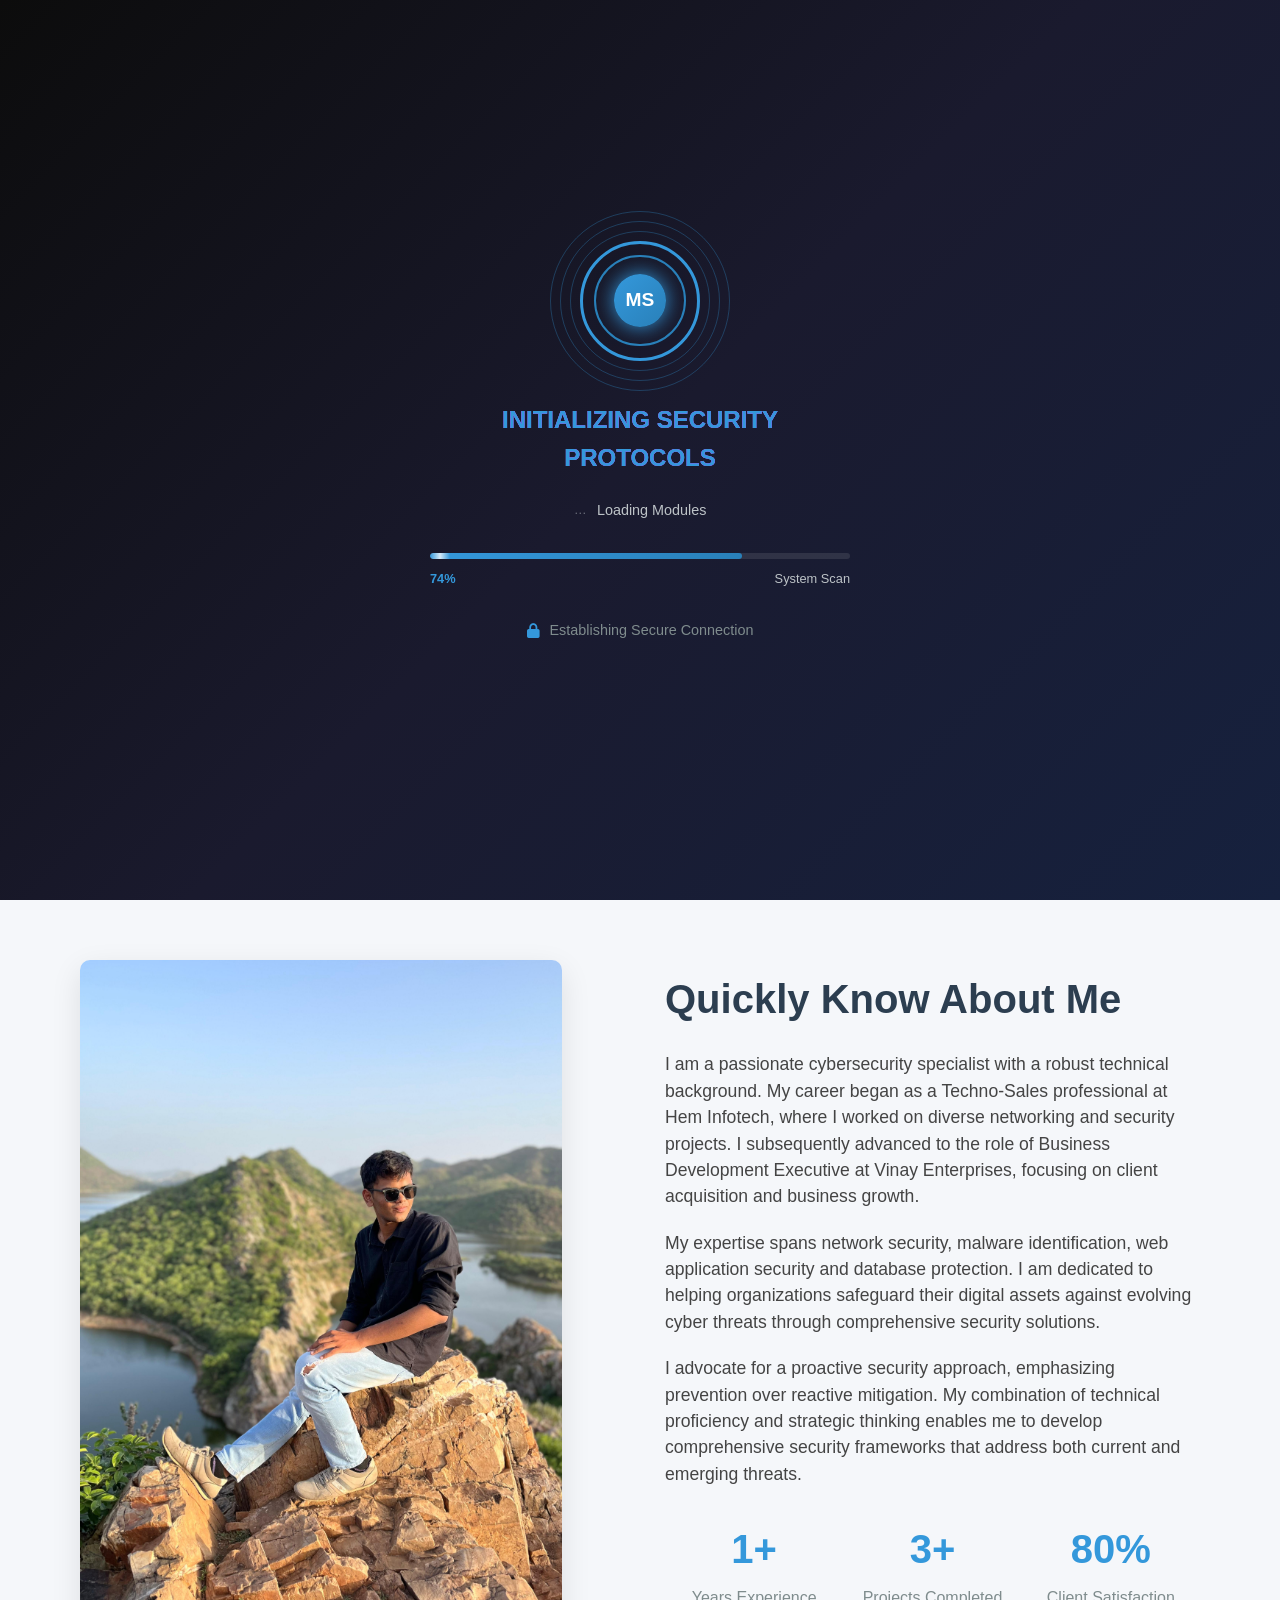
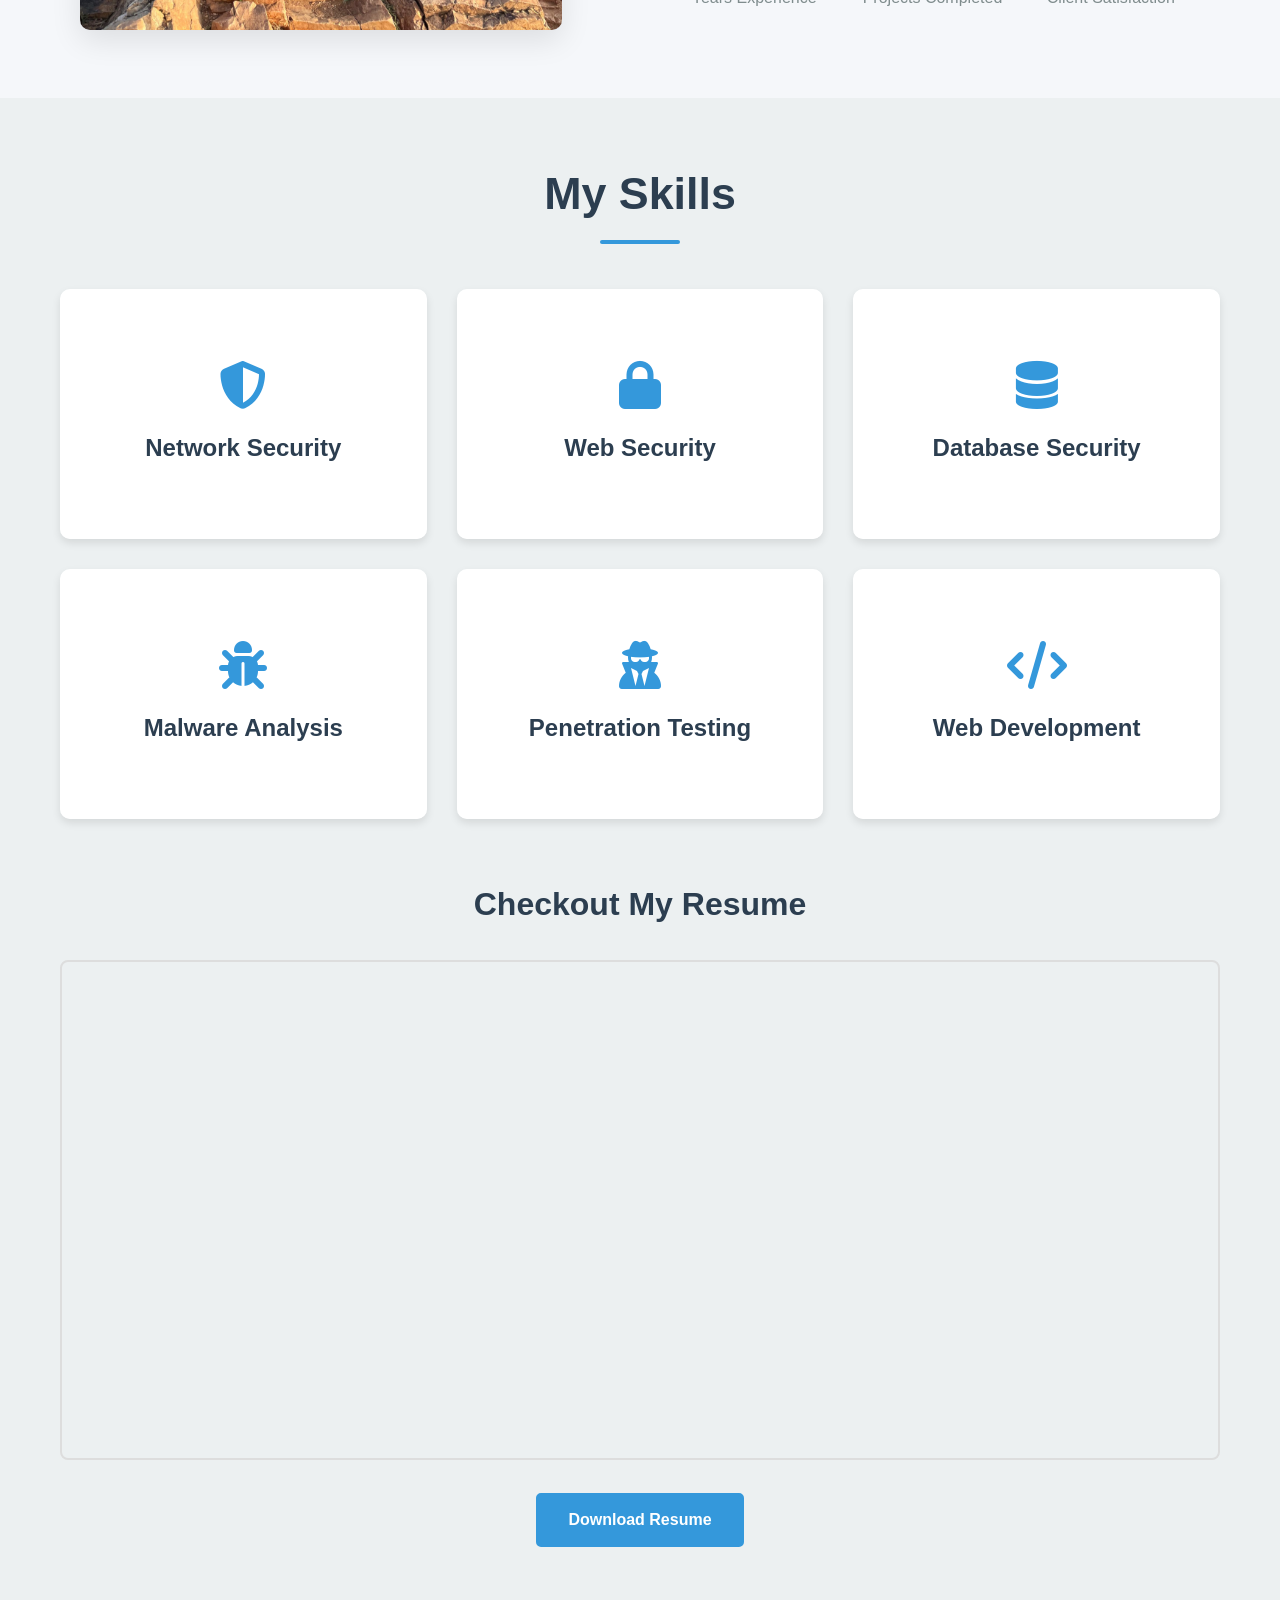
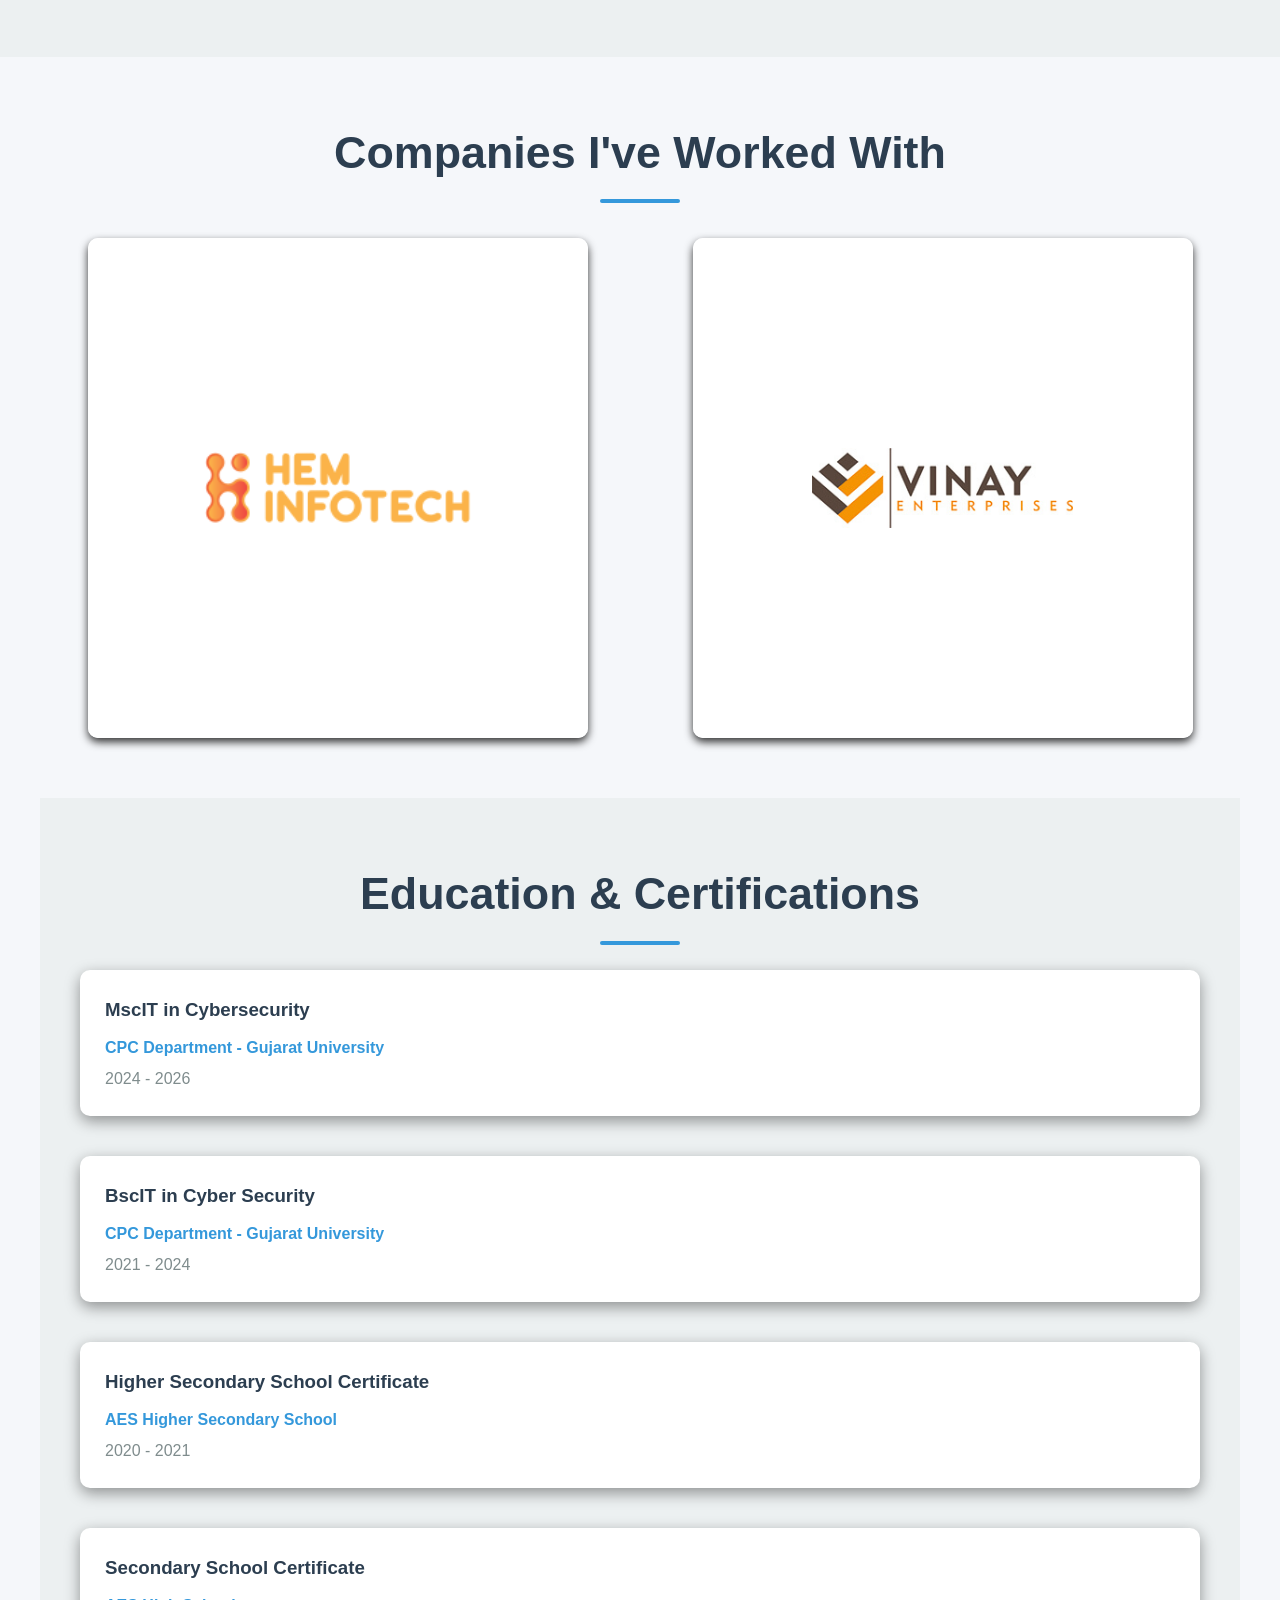
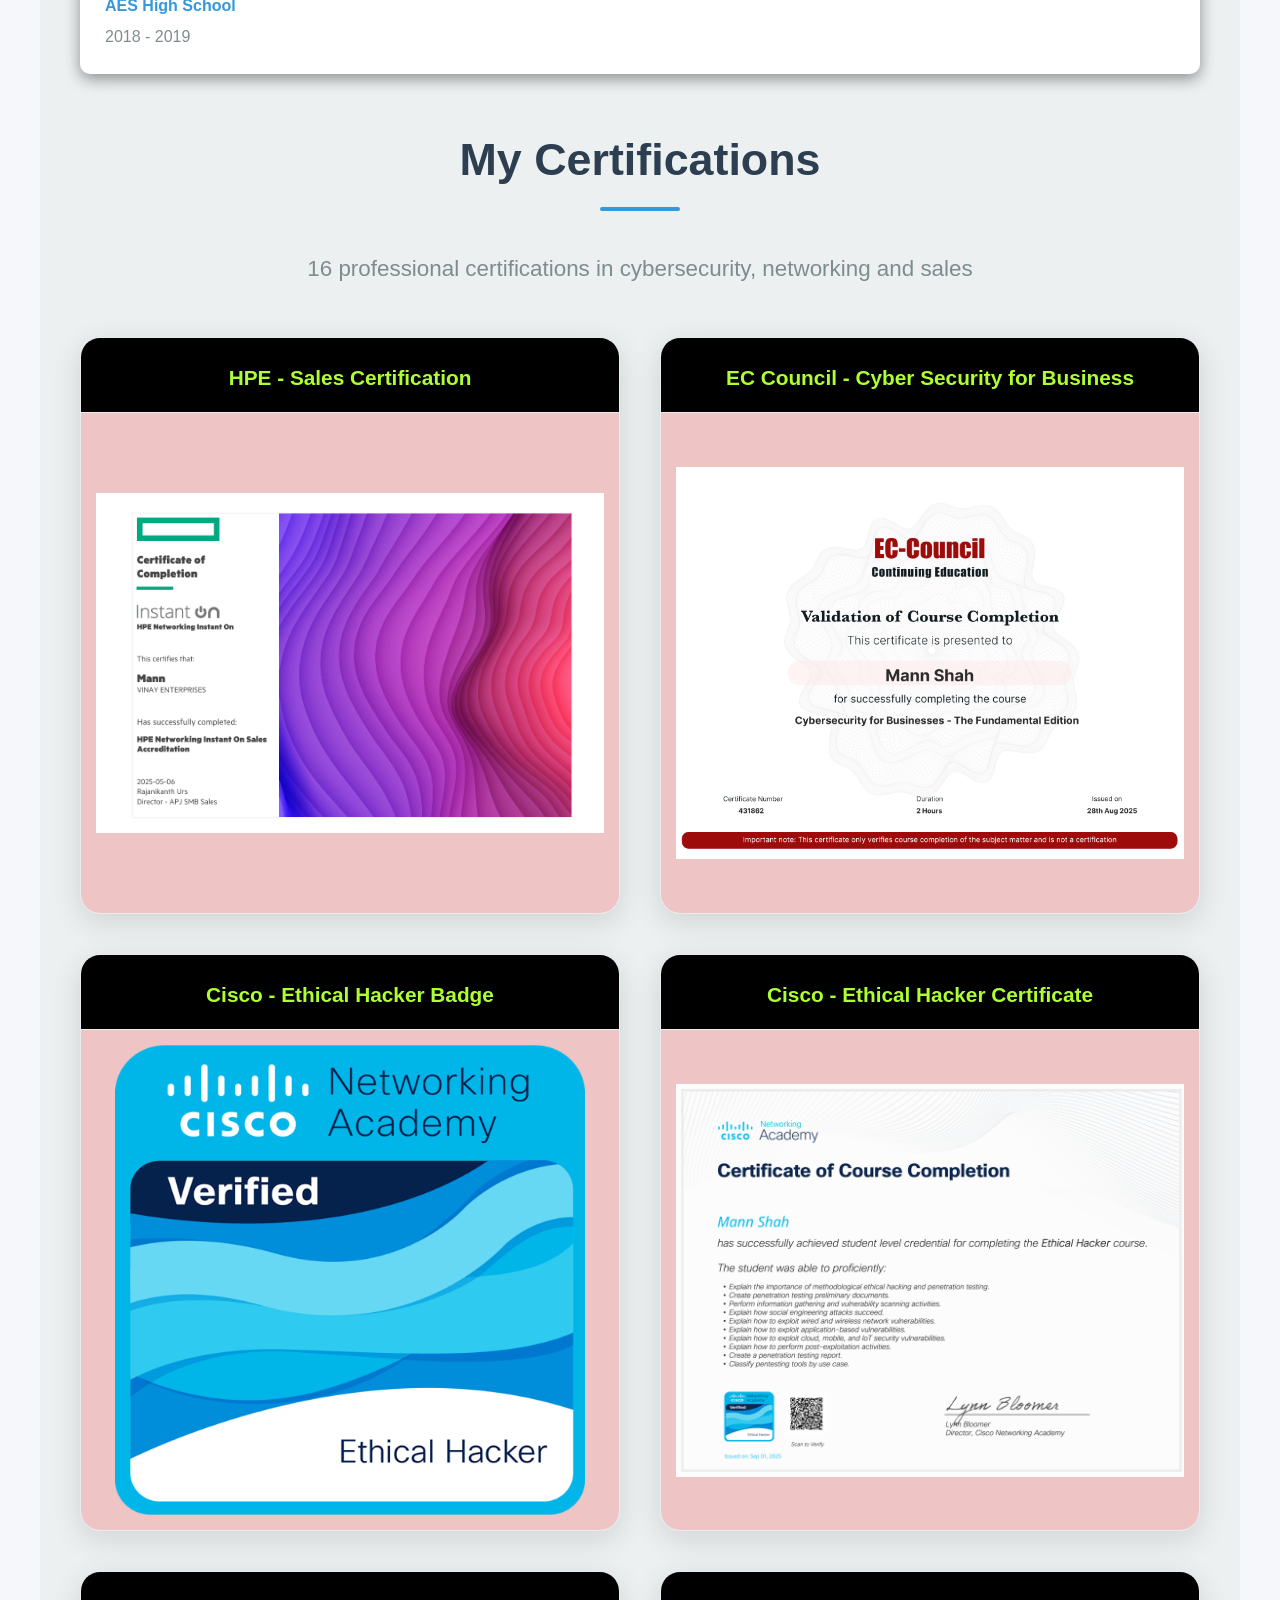
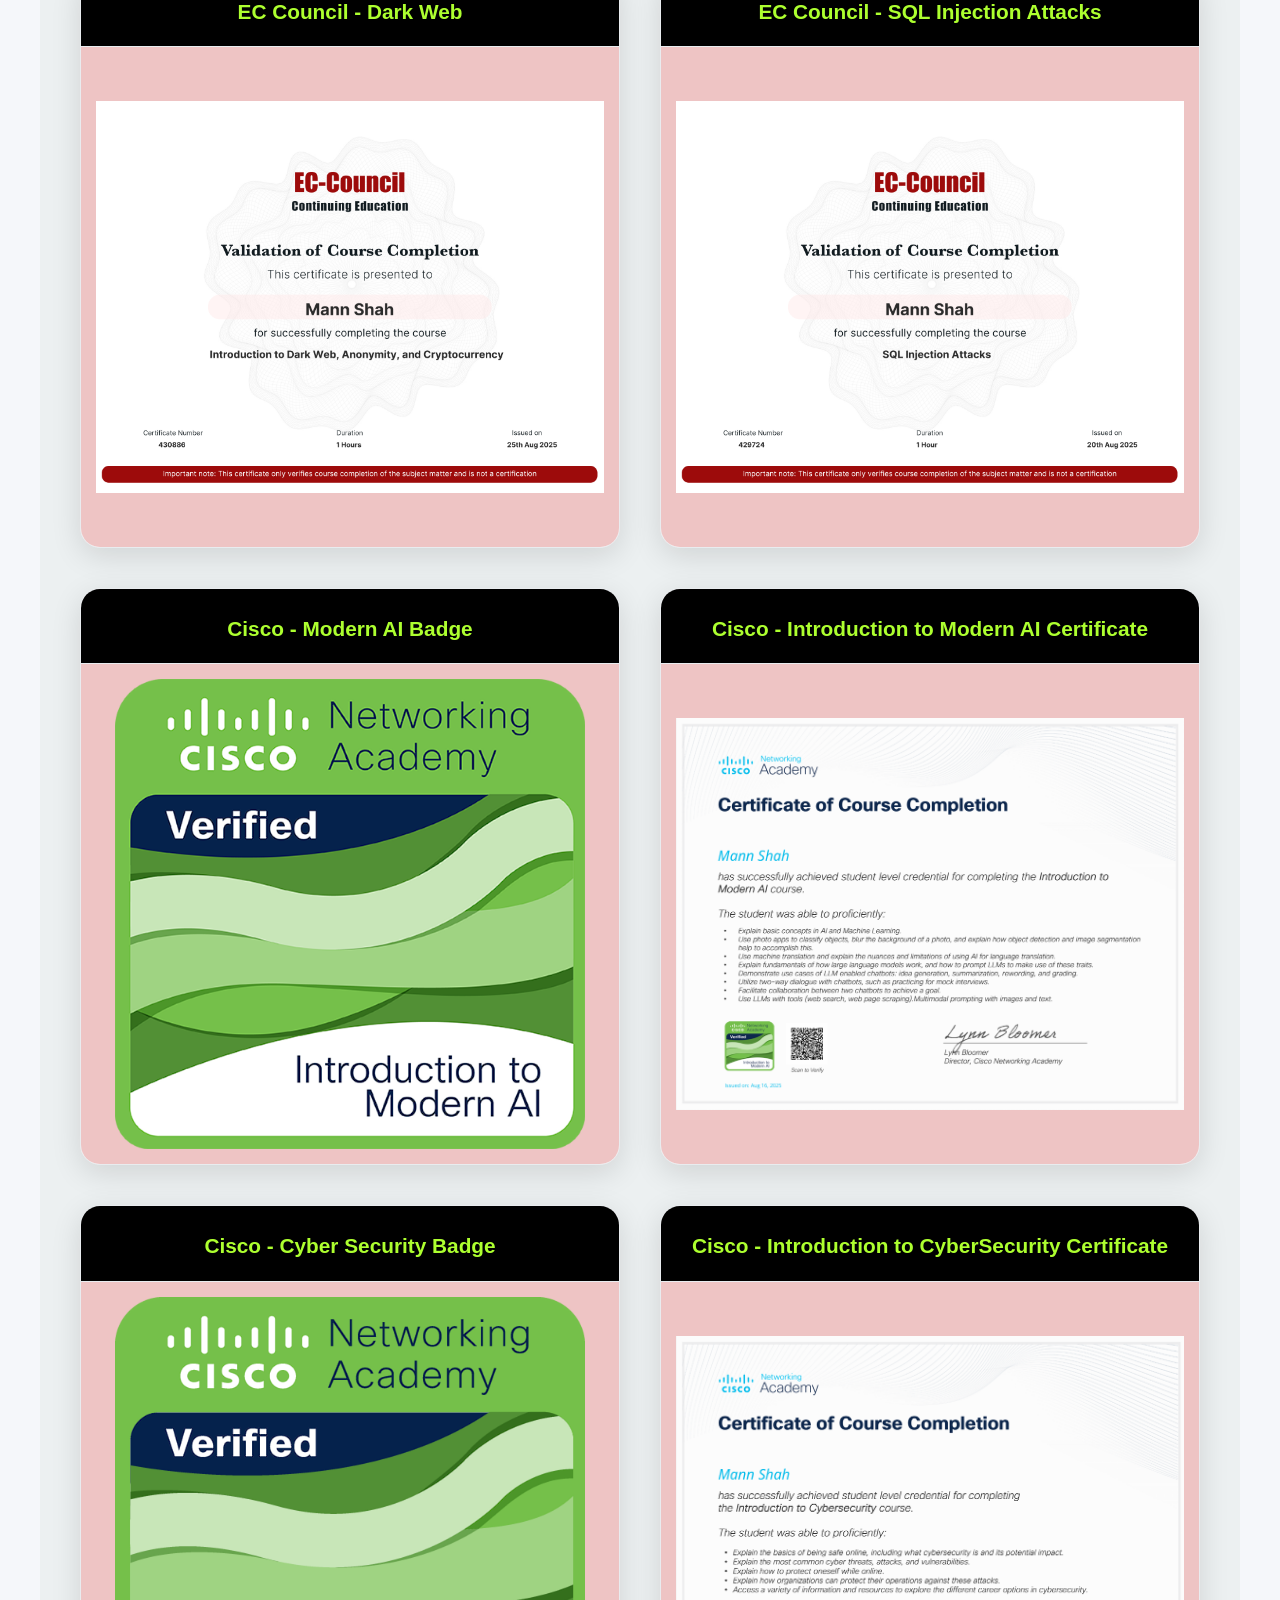
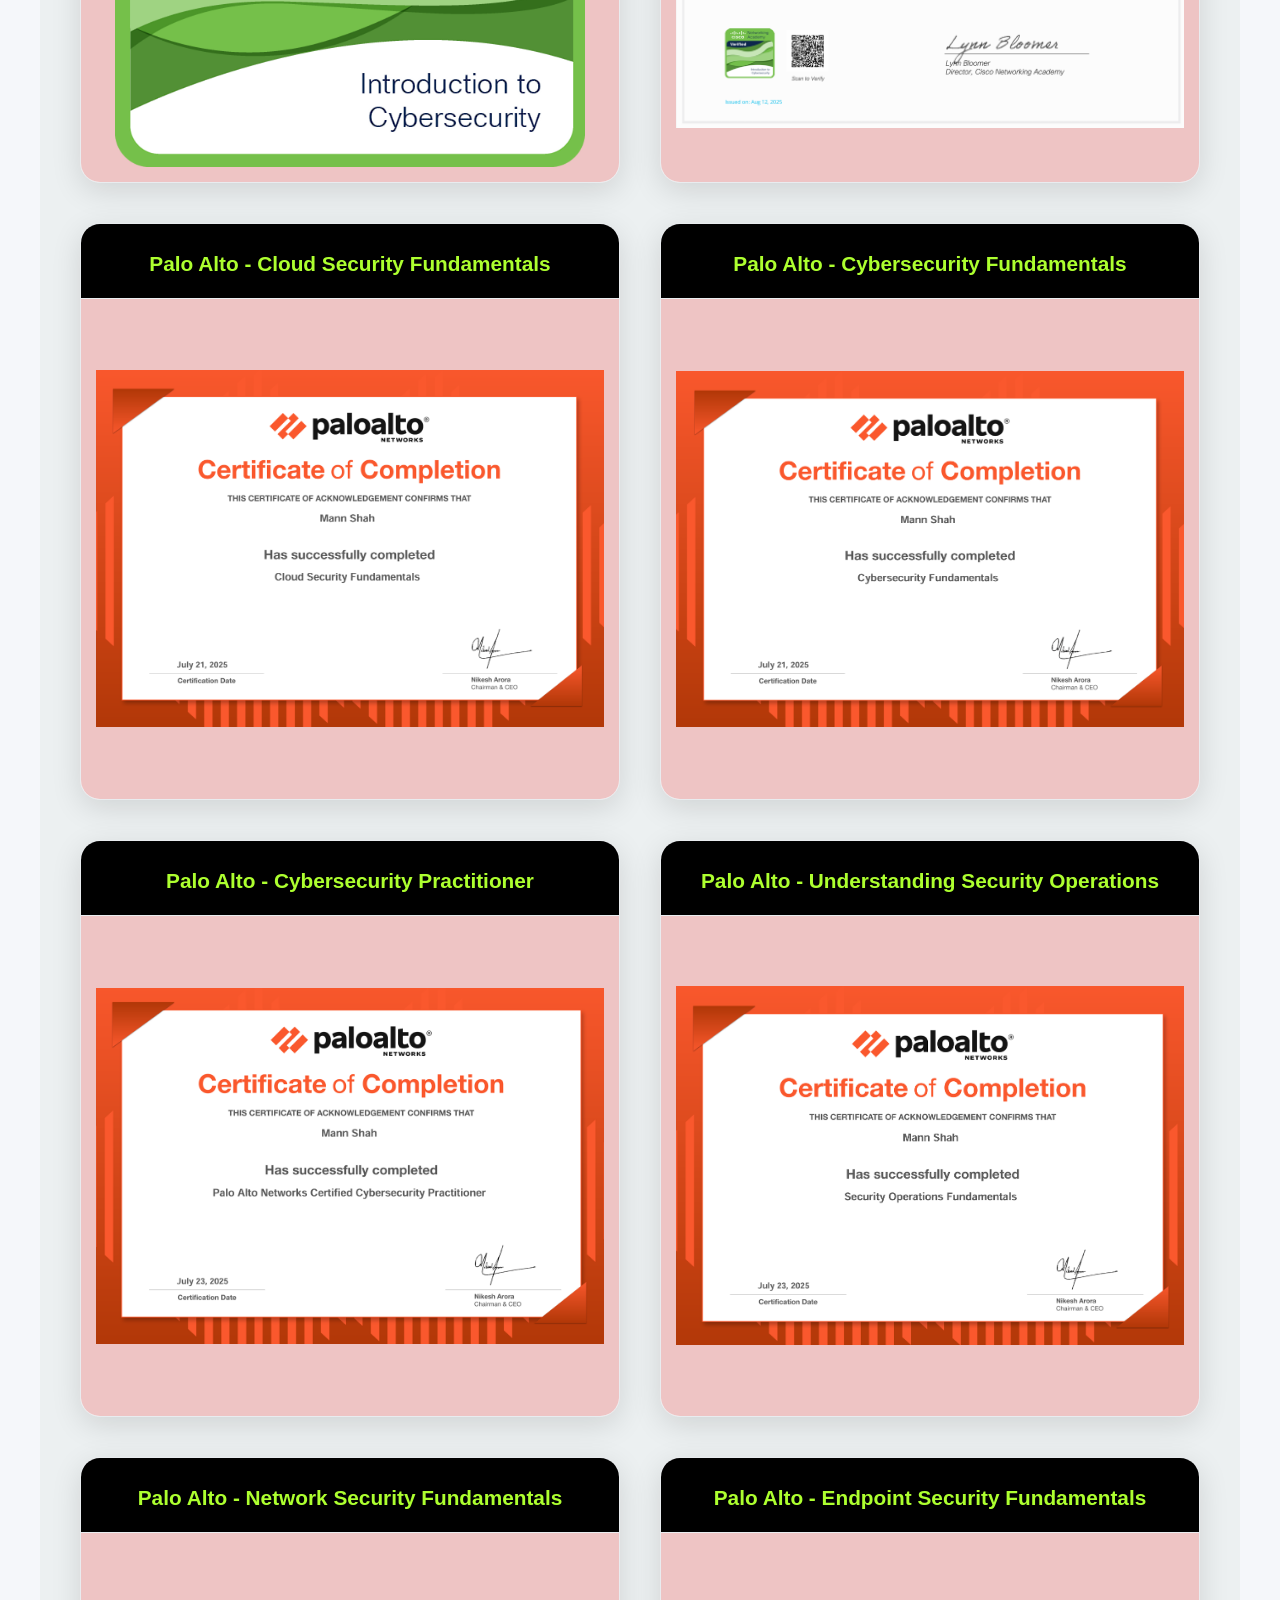
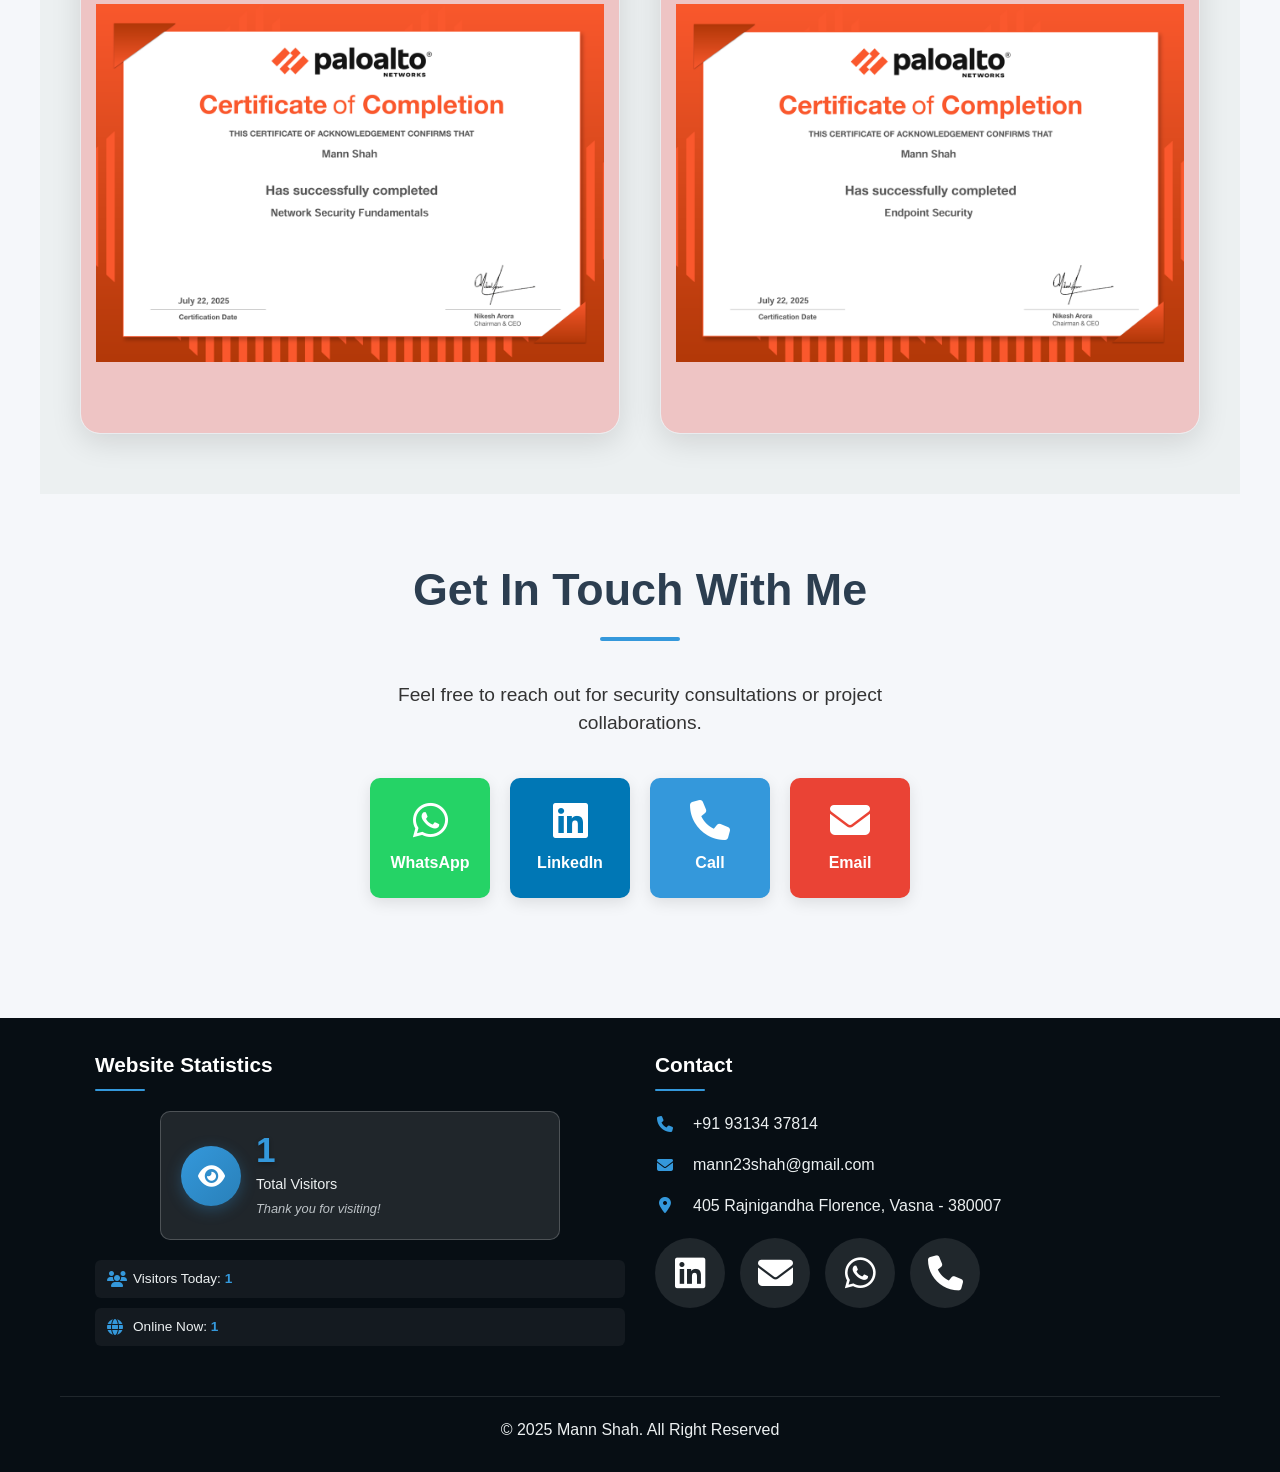
==== commit bee9da44: "Add files via upload" ====
--- a/index.html
+++ b/index.html
@@ -12,6 +12,15 @@
         content="cybersecurity, security specialist, Mann Shah, portfolio, resume, security consulting">
     <link rel="stylesheet" href="https://cdnjs.cloudflare.com/ajax/libs/font-awesome/6.4.0/css/all.min.css">
     <link rel="stylesheet" href="style.css">
+    <!-- Google tag (gtag.js) -->
+    <script async src="https://www.googletagmanager.com/gtag/js?id=G-LTWKBQQWV0"></script>
+    <script>
+        window.dataLayer = window.dataLayer || [];
+        function gtag() { dataLayer.push(arguments); }
+        gtag('js', new Date());
+
+        gtag('config', 'G-LTWKBQQWV0');
+    </script>
 </head>
 
 <body>
--- a/style.css
+++ b/style.css
@@ -1062,6 +1062,7 @@
     grid-template-columns: repeat(3, 1fr);
     gap: 30px;
     margin-bottom: 60px;
+    margin-top: 60px;
 }
 
 /* Flip card container with perspective for 3D flip effect */
@@ -1263,7 +1264,7 @@
 
 /* =========== COMPANIES SECTION =========== */
 
-/* Flex container for company cards, centered with gap and wrapping */
+/* Container to hold company cards with flex wrap */
 .companies-grid {
     display: flex;
     justify-content: center;
@@ -1272,17 +1273,18 @@
     margin-top: 50px;
 }
 
-/* Fixed width and height for cards with perspective for 3D flip */
+/* Flip card container with flexible width, max width for desktop */
 .company-card {
-    width: 500px;
-    height: 500px;
-    perspective: 1000px;
-    /* Enables 3D transform space */
-    cursor: pointer;
-    /* Indicate interactivity */
-}
-
-/* Inner flip card that rotates */
+    perspective: 1000px; /* required for 3D flip */
+    cursor: pointer; /* pointer for interactivity */
+    width: 100%;
+    max-width: 500px; /* desktop max width */
+    height: auto;
+    aspect-ratio: 1 / 1; /* maintain square aspect ratio */
+    margin: 0 auto;
+}
+
+/* Inner flipping card */
 .company-card-inner {
     position: relative;
     width: 100%;
@@ -1294,19 +1296,19 @@
     border-radius: 10px;
 }
 
-/* Rotate on hover */
-.company-card:hover .company-card-inner {
+/* Flip on hover or touch (add .flipped class via JS for mobile) */
+.company-card:hover .company-card-inner,
+.company-card.flipped .company-card-inner {
     transform: rotateY(180deg);
 }
 
-/* Front and back faces of flip card share dimension */
+/* Front and back faces: full size, no overflow, backface hidden */
 .company-card-front,
 .company-card-back {
     position: absolute;
     width: 100%;
     height: 100%;
-    -webkit-backface-visibility: hidden;
-    /* Safari compatibility */
+    -webkit-backface-visibility: hidden; /* Safari */
     backface-visibility: hidden;
     border-radius: 10px;
     display: flex;
@@ -1314,40 +1316,88 @@
     justify-content: center;
     align-items: center;
     padding: 20px;
-}
-
-/* Front side with white background */
+    box-sizing: border-box;
+    overflow-wrap: break-word; /* prevent overflow */
+}
+
+/* Front side white background */
 .company-card-front {
     background-color: white;
 }
 
-/* Company logos constrained to max height */
+/* Company logo image scaled responsively */
 .company-card-front img {
     max-width: 100%;
     max-height: 80px;
     object-fit: contain;
 }
 
-/* Back side styling with light transparent blue */
+/* Back side with translucent blue background and black text */
 .company-card-back {
     background-color: rgba(131, 138, 228, 0.2);
     color: black;
     transform: rotateY(180deg);
     text-align: left;
-}
-
-/* Heading on back */
+    overflow-y: auto; /* allow scroll if needed */
+}
+
+/* Back side heading */
 .company-card-back h3 {
     margin-bottom: 15px;
     font-size: 1.7rem;
     font-weight: 700;
-}
-
-/* Paragraph on back */
+    word-break: break-word;
+}
+
+/* Back side paragraph */
 .company-card-back p {
     margin-bottom: 10px;
     font-size: 1.1rem;
     line-height: 1.4;
+    overflow-wrap: break-word;
+    word-break: break-word;
+}
+
+/* ===== RESPONSIVE ===== */
+
+/* Tablets (max width 768px): reduce card size and text */
+@media (max-width: 768px) {
+    .company-card {
+        max-width: 420px;
+    }
+    .company-card-back h3 {
+        font-size: 1.3rem;
+    }
+    .company-card-back p {
+        font-size: 1rem;
+    }
+}
+
+/* Phones (max width 576px): full width cards, stacked layout */
+@media (max-width: 576px) {
+    .companies-grid {
+        flex-direction: column;
+        gap: 25px;
+        align-items: center;
+    }
+    .company-card {
+        max-width: 90vw;
+        height: auto; /* height auto for content */
+        aspect-ratio: auto;
+    }
+    .company-card-inner {
+        min-height: 280px; /* minimum height for usability */
+    }
+    .company-card-front img {
+        max-height: 50px;
+    }
+    .company-card-back h3 {
+        font-size: 1.1rem;
+        margin-bottom: 12px;
+    }
+    .company-card-back p {
+        font-size: 0.95rem;
+    }
 }
 
 /* =========== EDUCATION SECTION =========== */
@@ -1393,27 +1443,6 @@
 
 /* Tablet devices (up to 768px) */
 @media (max-width: 768px) {
-
-    /* Reduce gap and width of company cards */
-    .companies-grid {
-        gap: 30px;
-        justify-content: center;
-    }
-
-    .company-card {
-        width: 420px;
-        height: 420px;
-    }
-
-    /* Scale down font sizes on card backs */
-    .company-card-back h3 {
-        font-size: 1.4rem;
-    }
-
-    .company-card-back p {
-        font-size: 1rem;
-    }
-
     /* Education padding reduced */
     #education {
         padding: 40px 15px;
@@ -1435,33 +1464,6 @@
 
 /* Mobile devices (up to 576px) */
 @media (max-width: 576px) {
-
-    /* Company grid to single column for vertical scroll */
-    .companies-grid {
-        flex-direction: column;
-        gap: 25px;
-        align-items: center;
-    }
-
-    .company-card {
-        width: 90vw;
-        /* Nearly full width on small phones */
-        height: 280px;
-        /* Reduced height for easier scrolling */
-    }
-
-    .company-card-front img {
-        max-height: 50px;
-    }
-
-    .company-card-back h3 {
-        font-size: 1.2rem;
-        margin-bottom: 12px;
-    }
-
-    .company-card-back p {
-        font-size: 0.95rem;
-    }
 
     /* Reduce education item padding and font sizes */
     #education {
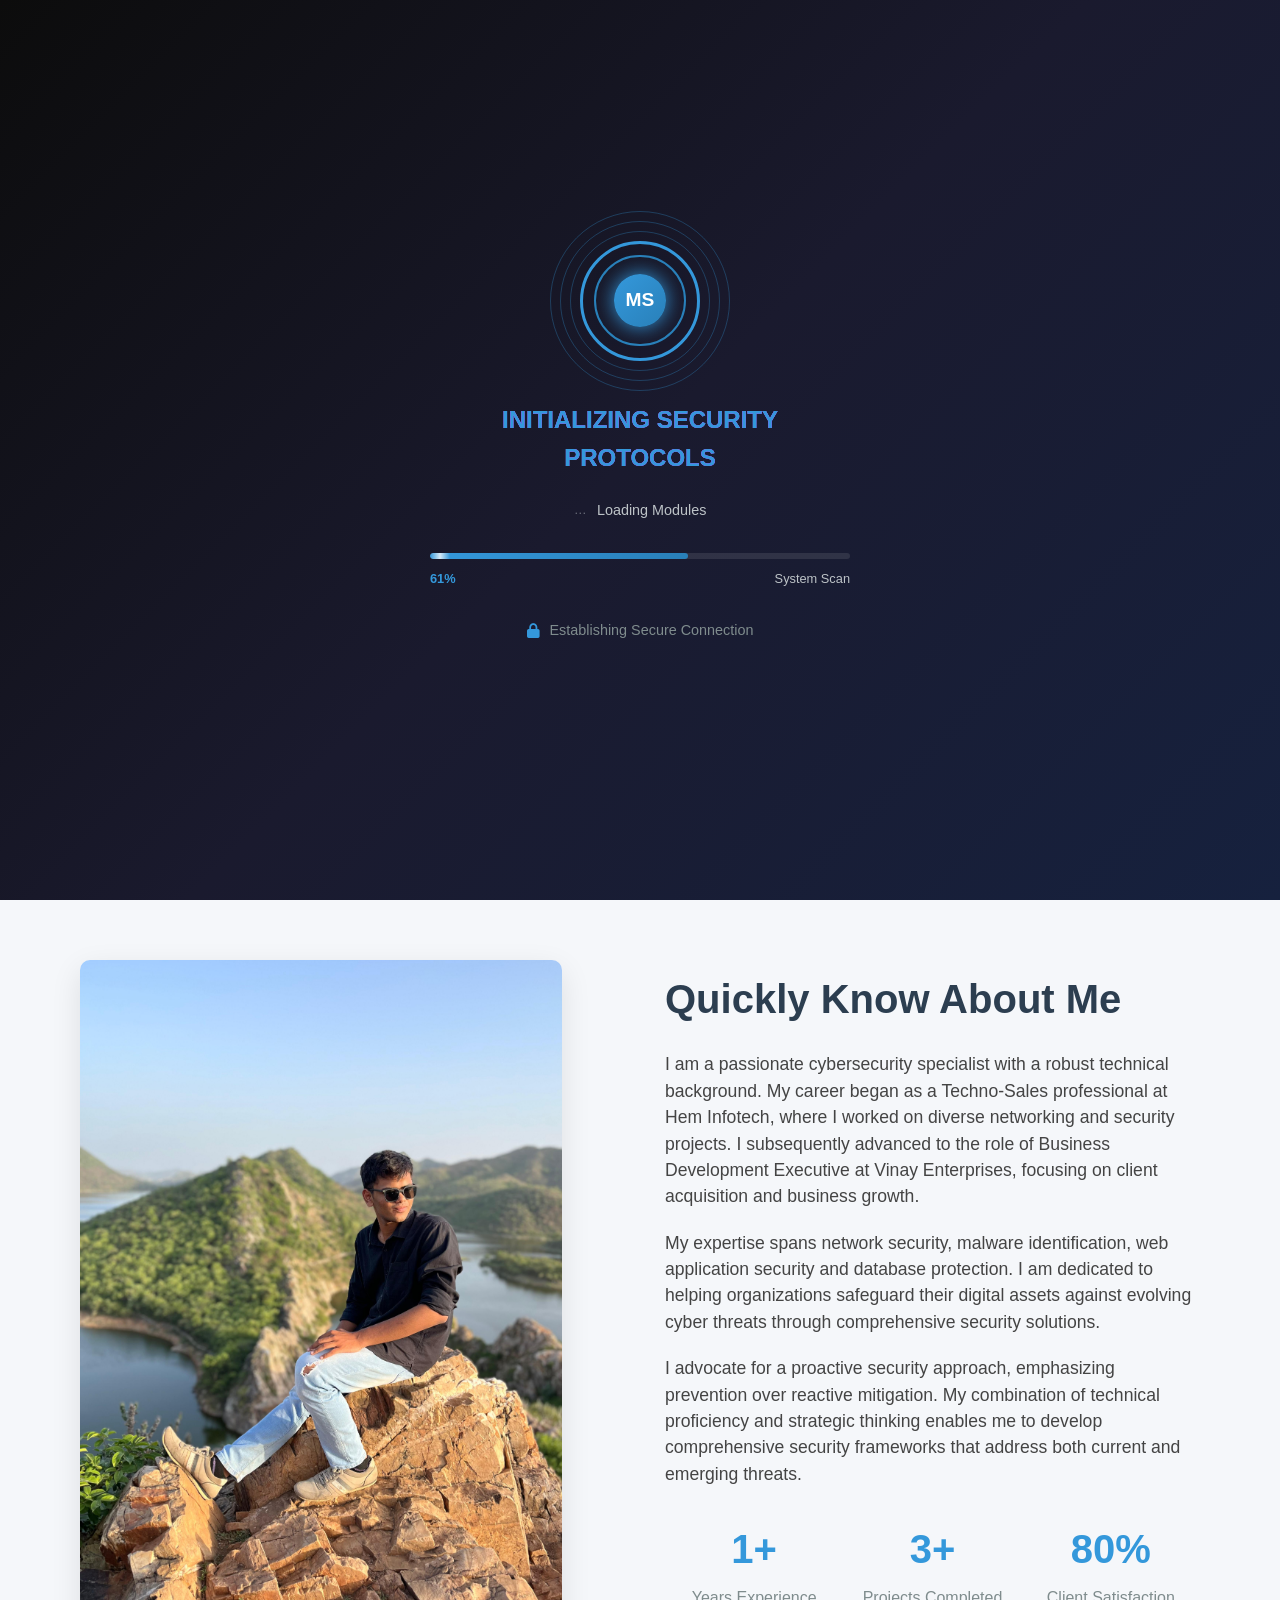
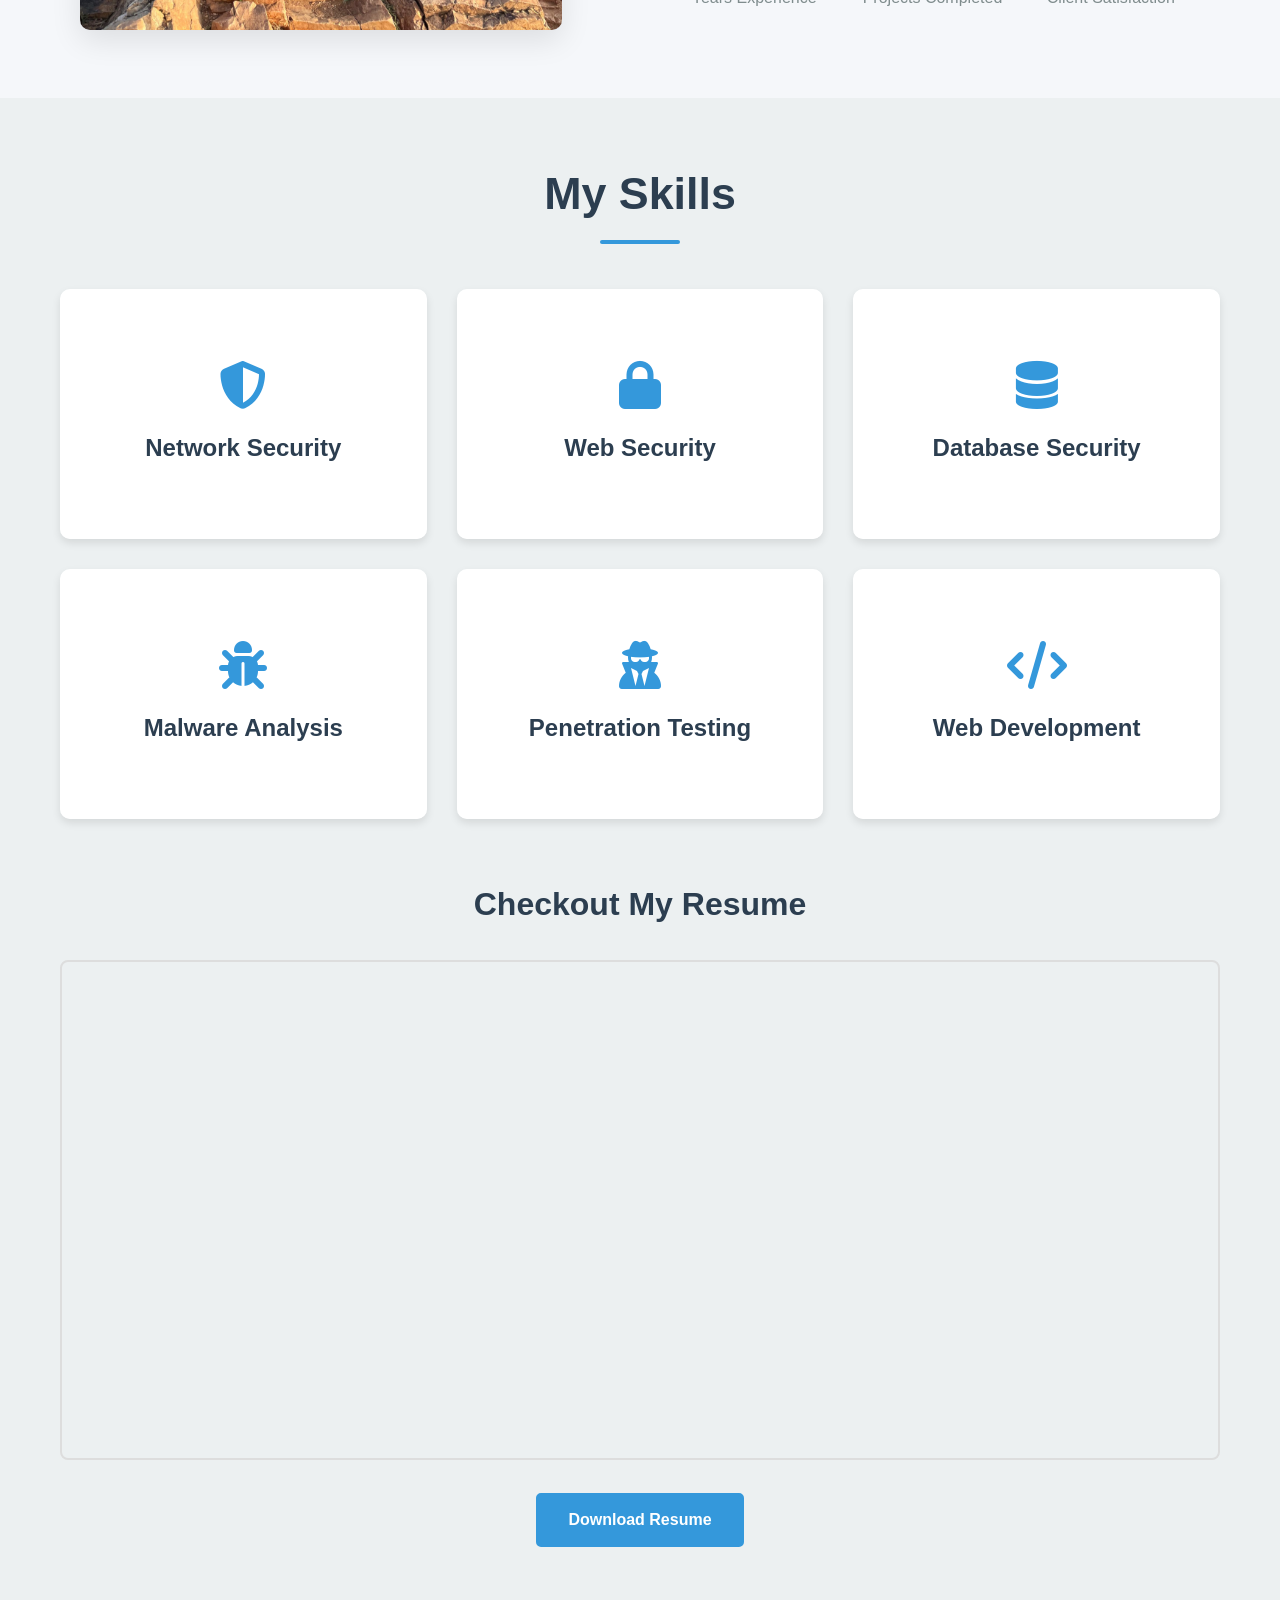
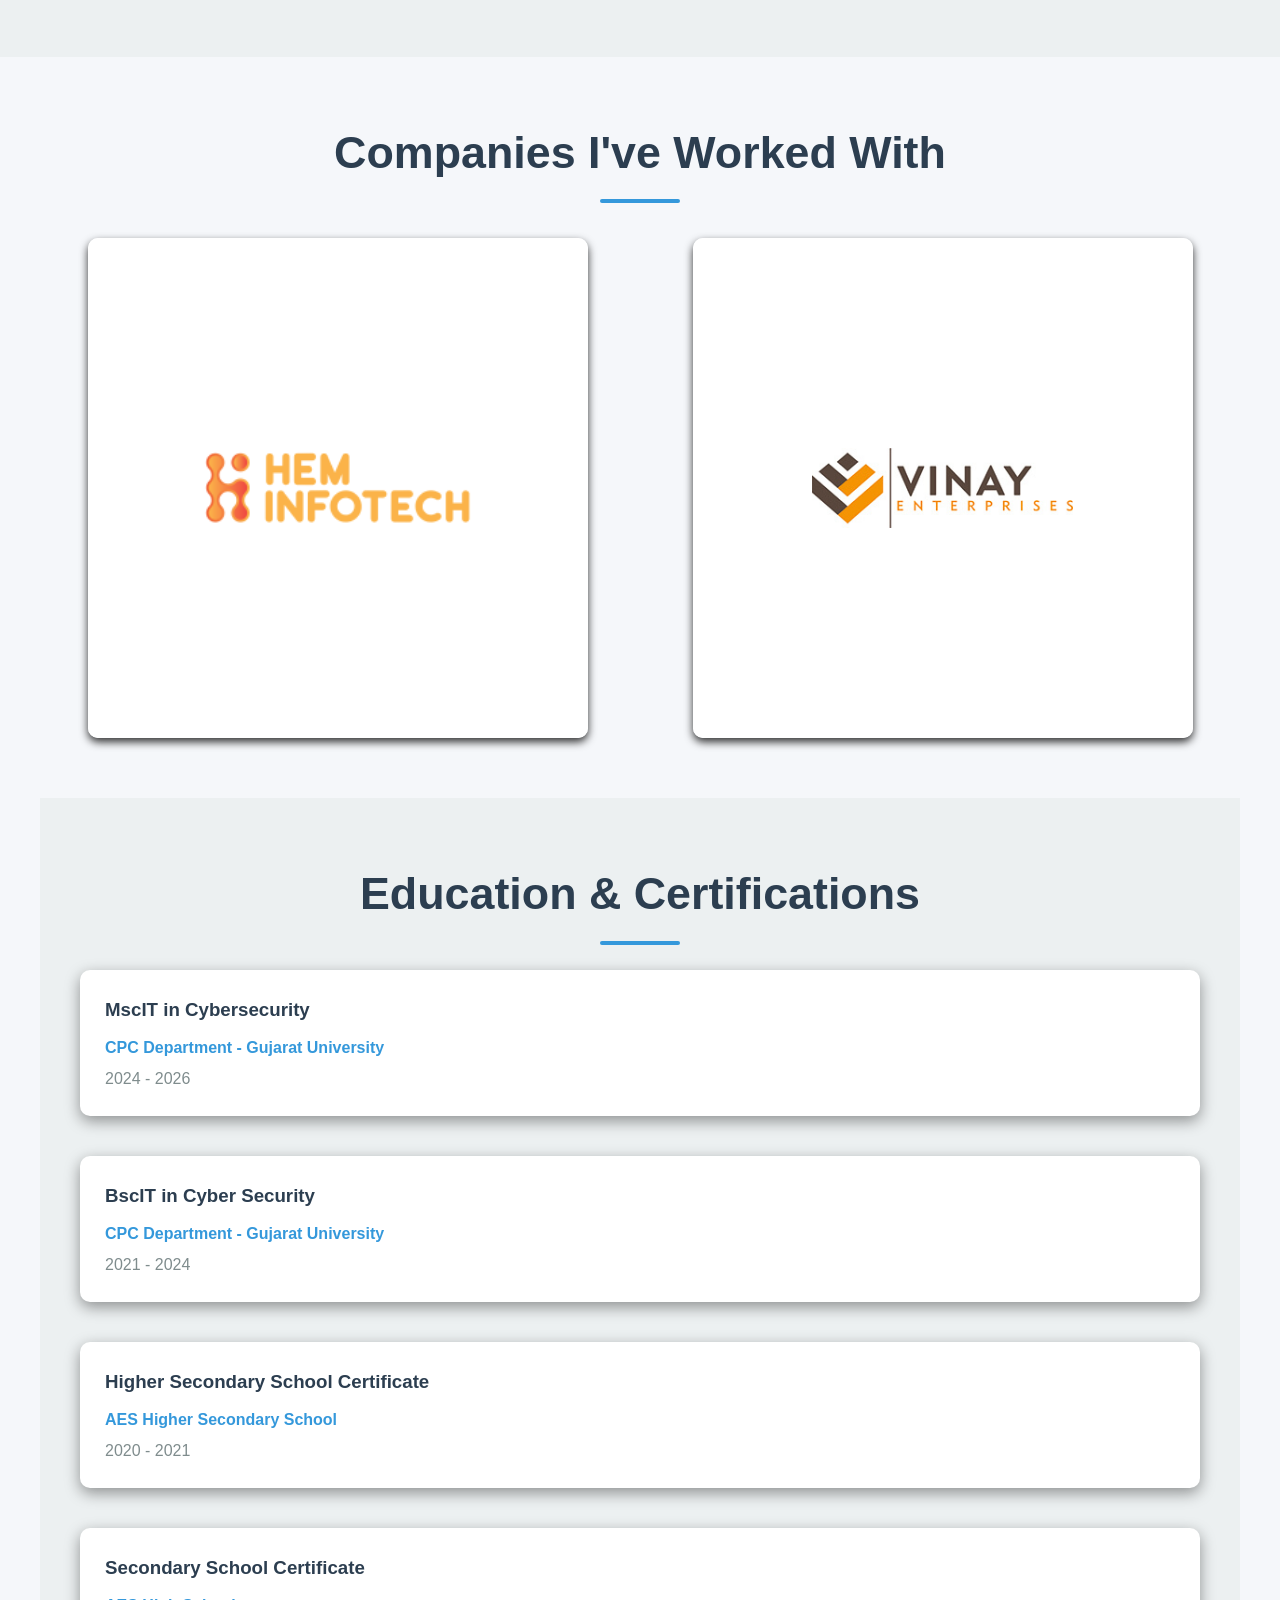
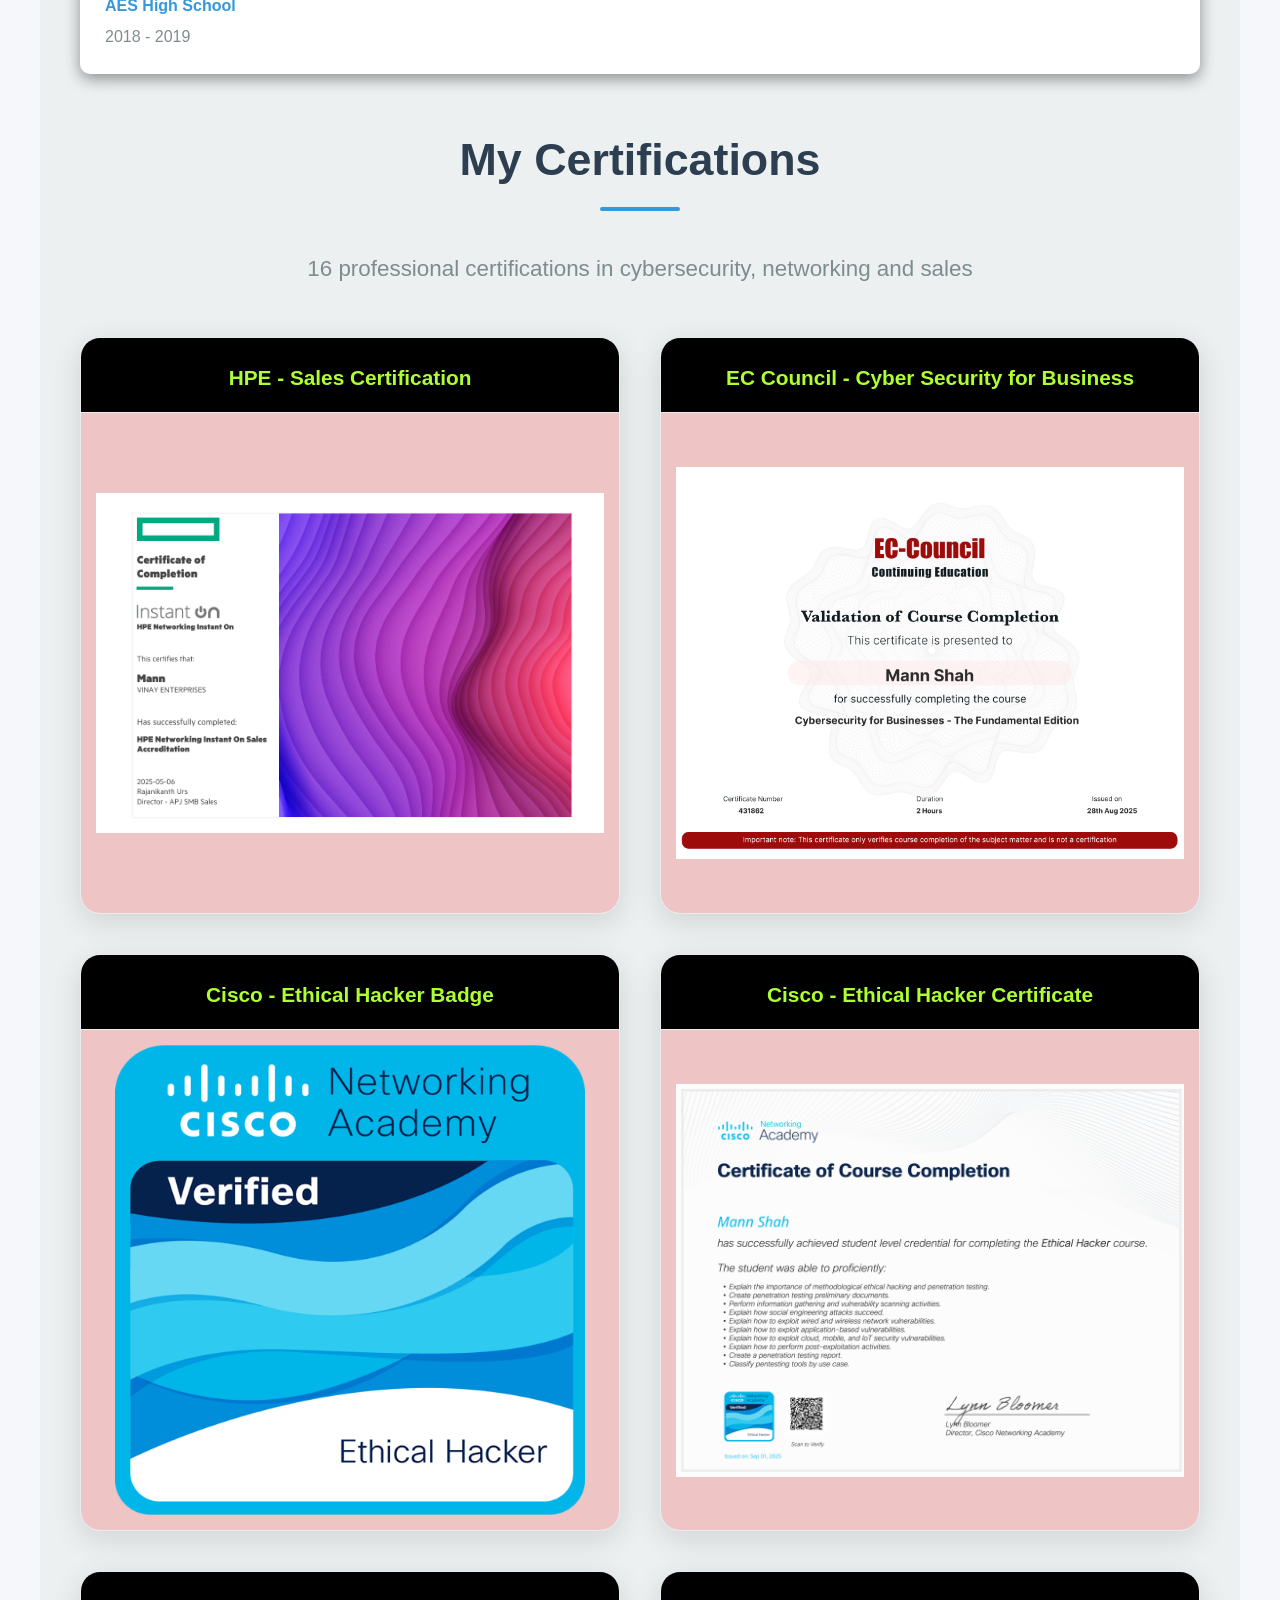
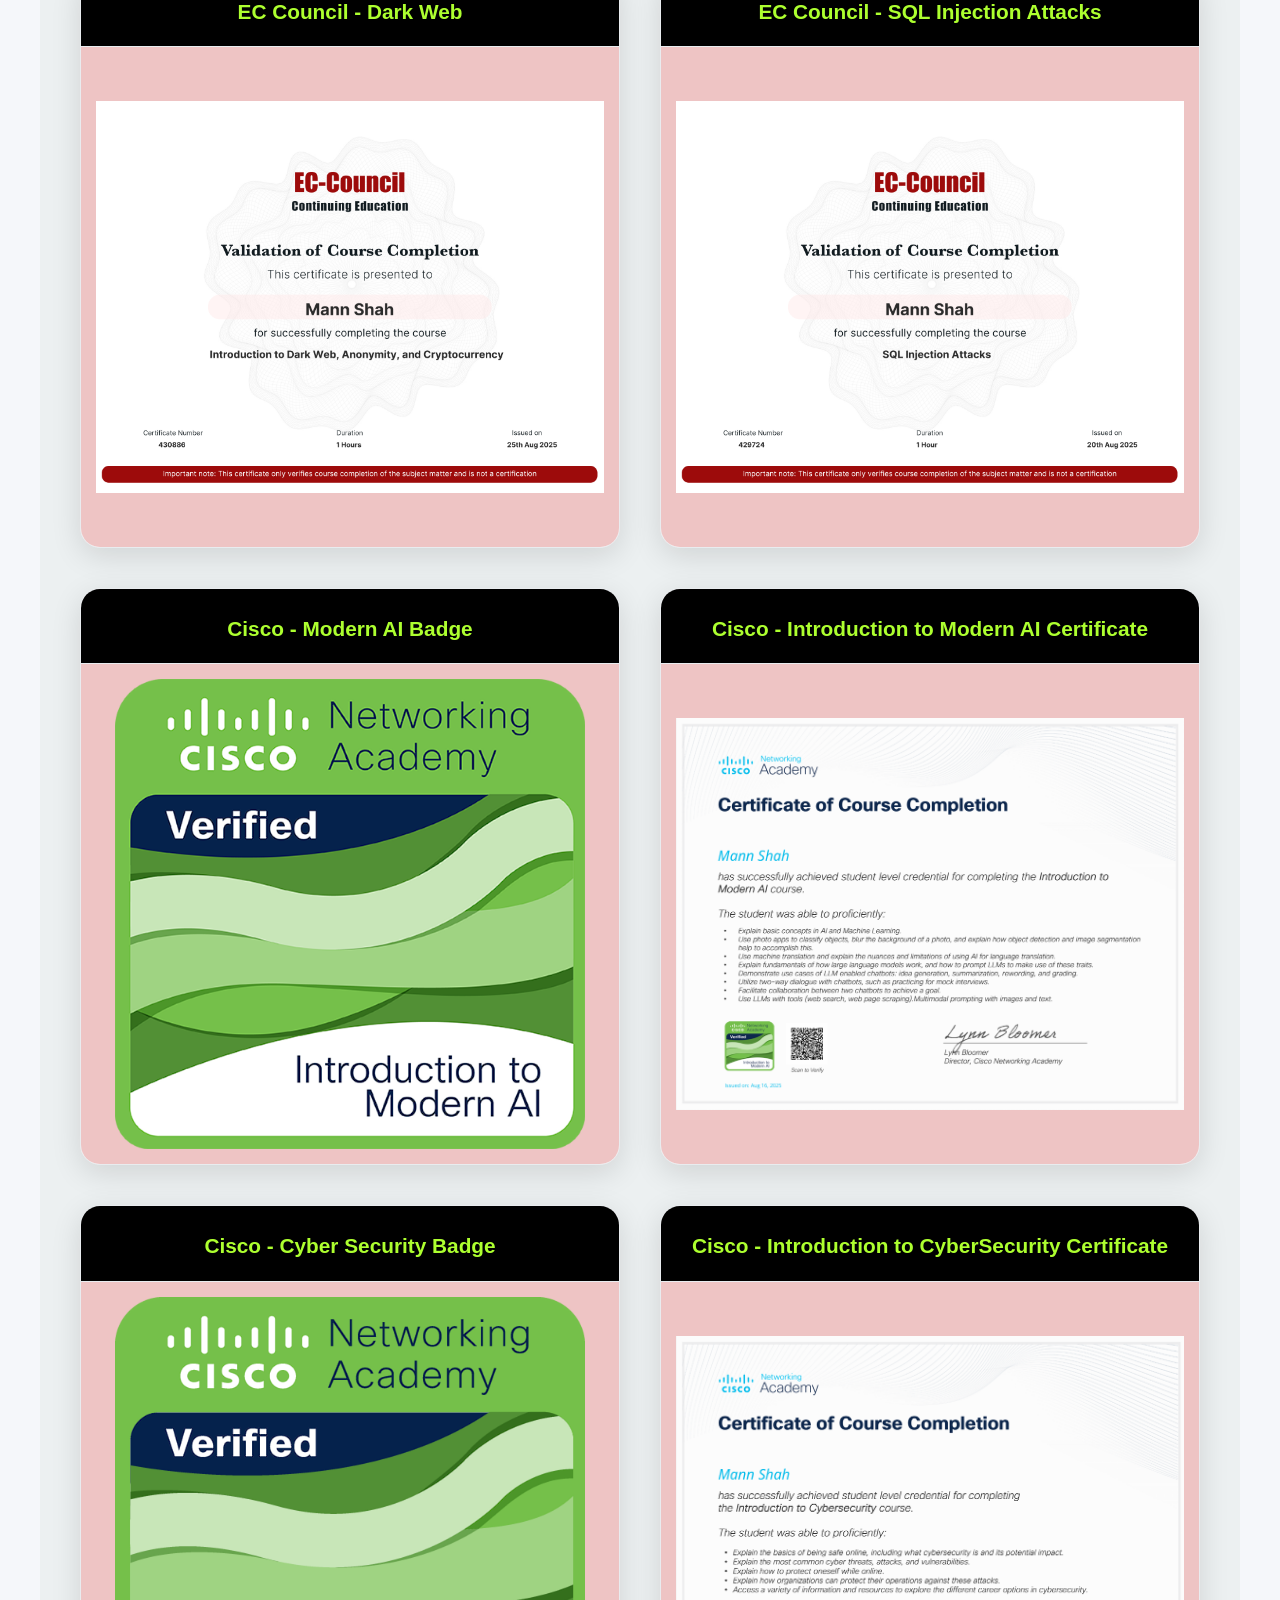
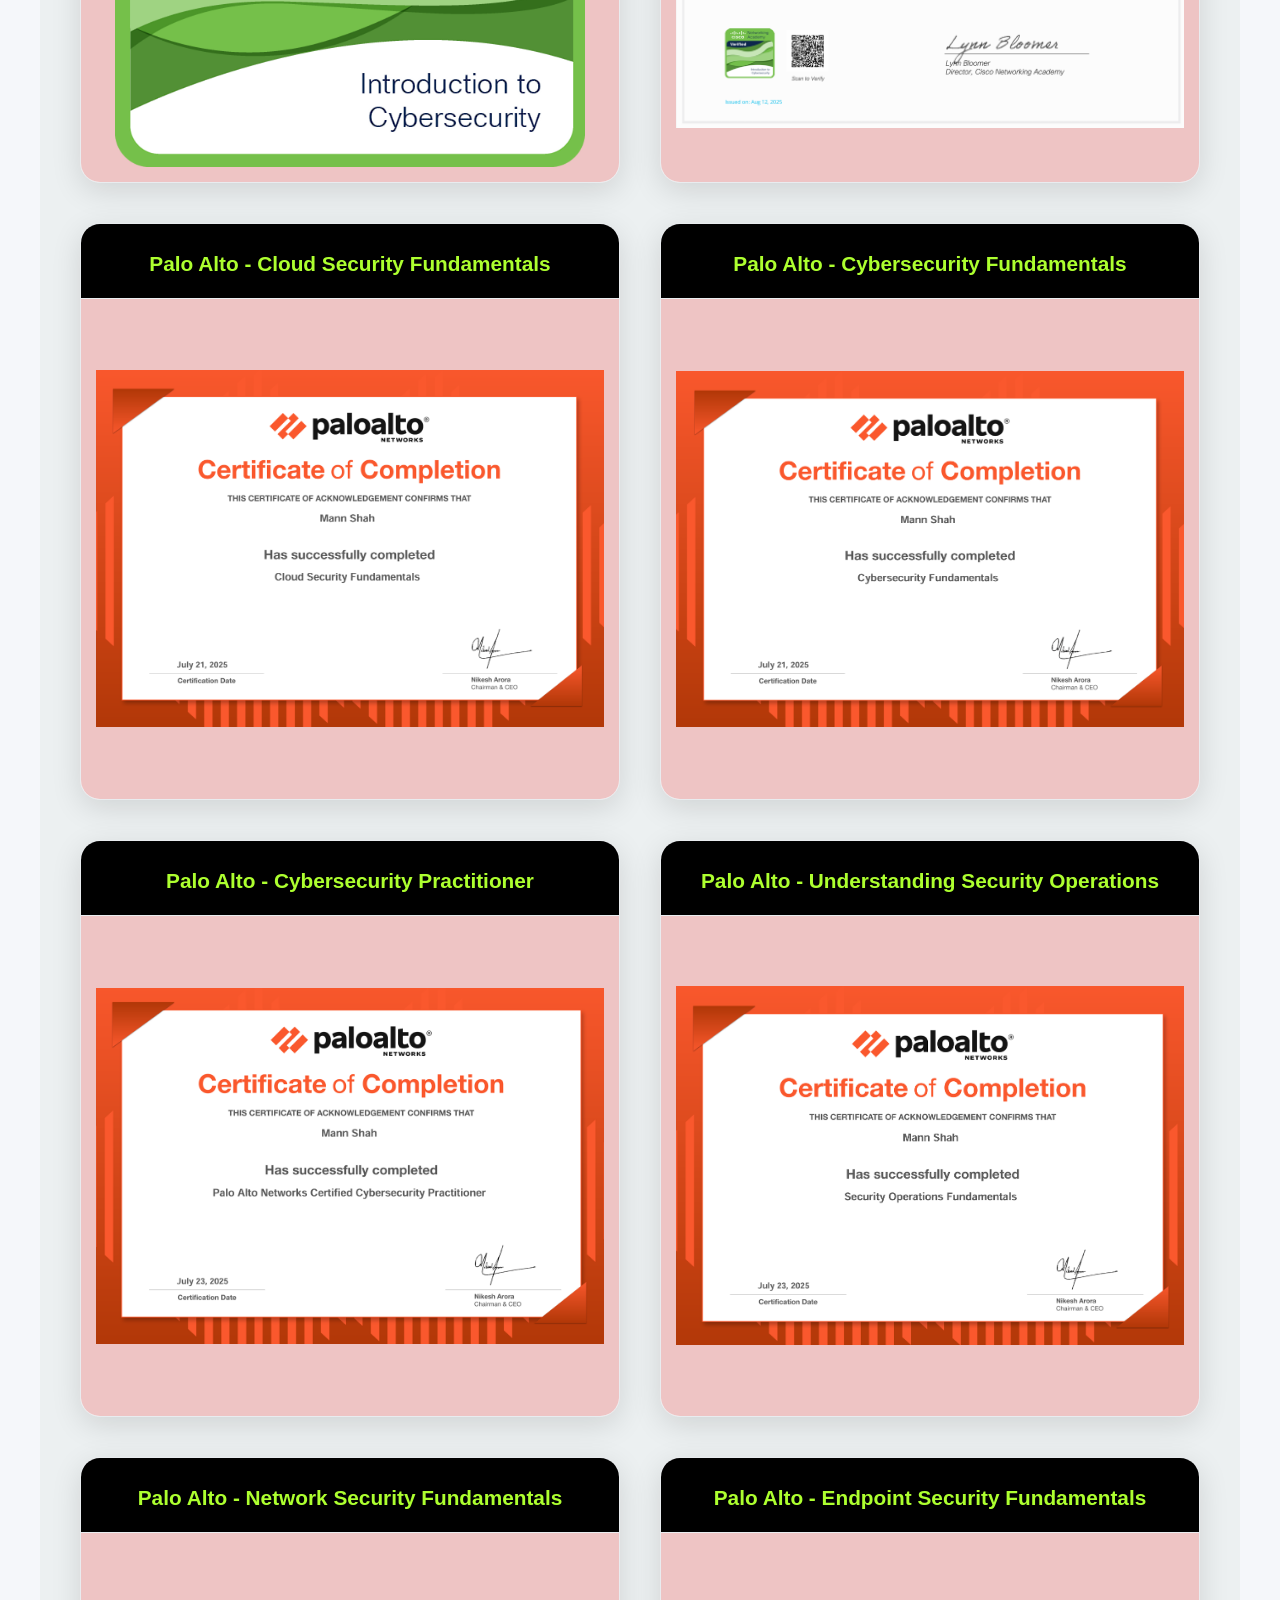
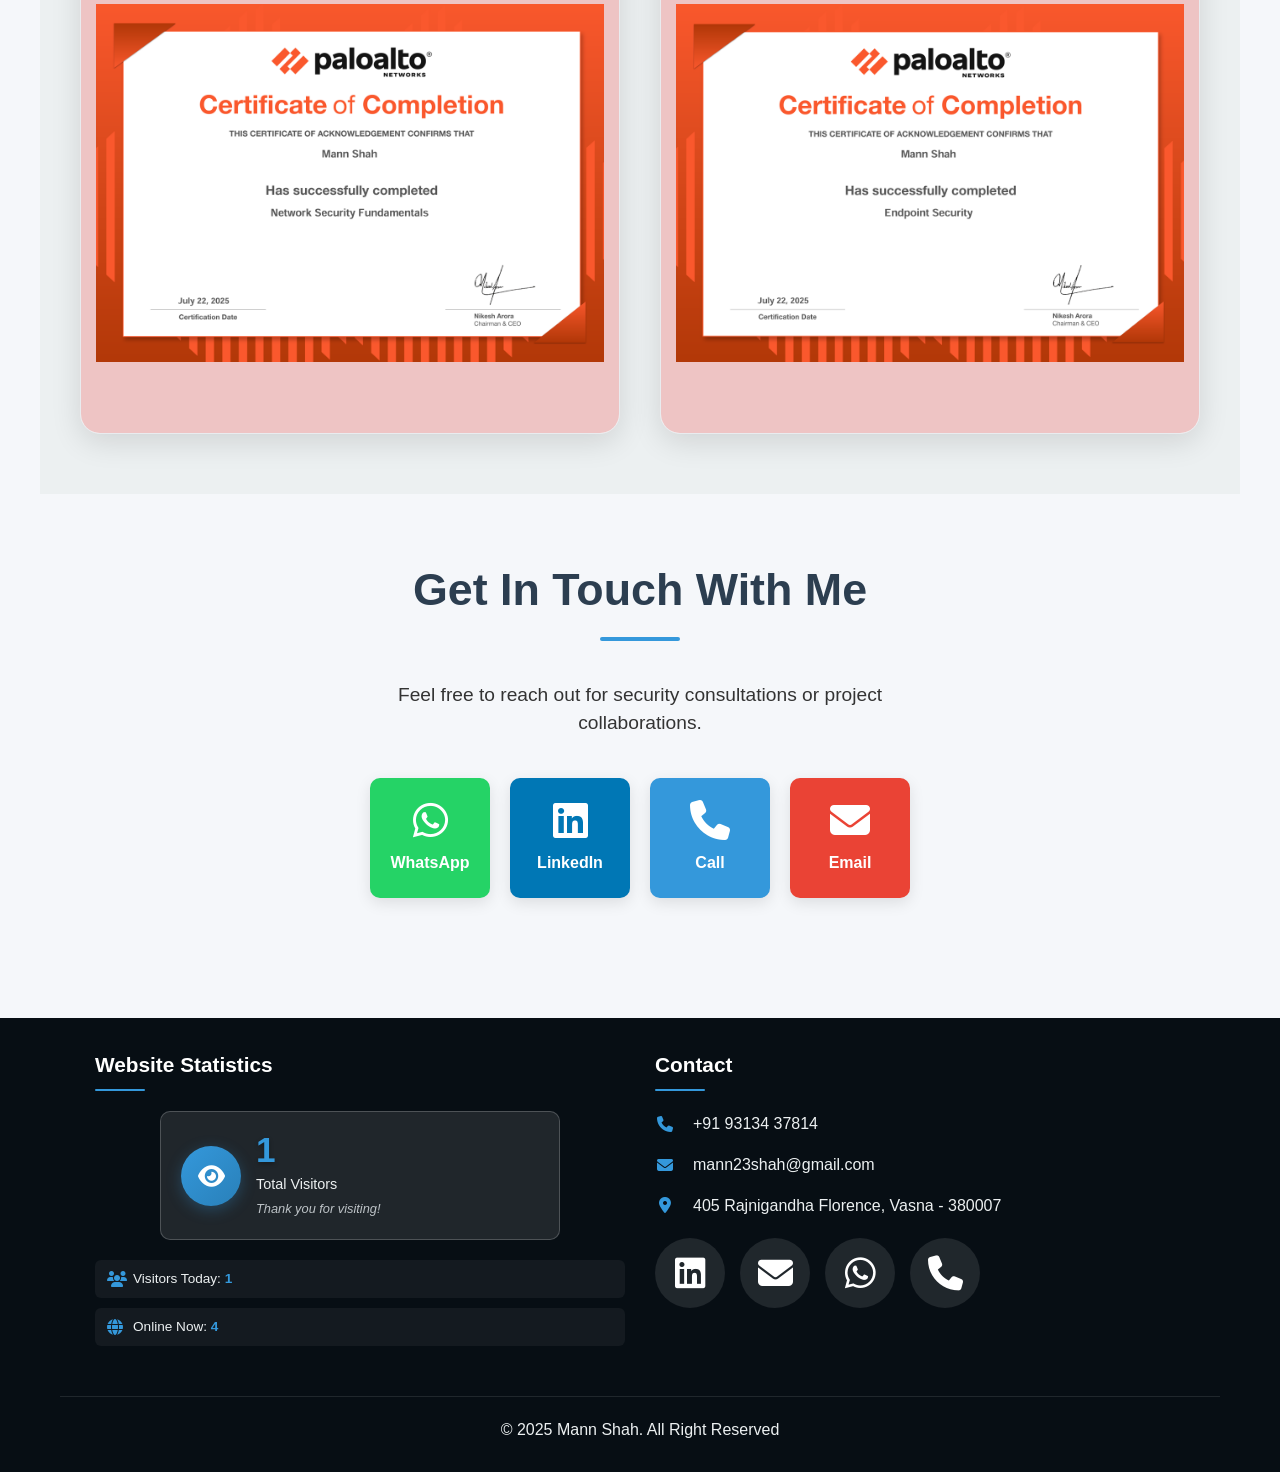
==== commit 992dc75e: "Add files via upload" ====
--- a/index.html
+++ b/index.html
@@ -299,13 +299,12 @@
                                 <h3>Hem Infotech</h3>
                                 <p><strong>Position:</strong> Techno Sales</p>
                                 <p><strong>Duration:</strong> June 2024 - April 2025</p><br>
-                                <p>"I developed comprehensive expertise in cybersecurity marketing through managing
-                                    social media platforms and creating security awareness content. I gained hands-on
-                                    experience in techno-sales, designing customized IT solutions while deepening my
-                                    knowledge of network security, cloud security and endpoint protection. I
-                                    successfully handled government portal orders, contributed to IT infrastructure
-                                    projects and supported event organization through email campaigns and cold calling,
-                                    demonstrating strong technical and client-facing capabilities."</p>
+                                <p>"Built strong expertise in cybersecurity marketing by managing social media and
+                                    creating security awareness content. Gained hands-on techno-sales experience,
+                                    designing IT solutions and expanding knowledge in network, cloud and endpoint
+                                    security. Also managed government portal orders, supported IT infrastructure
+                                    projects and organized events through email campaigns and cold calling, showcasing
+                                    both technical and client-facing skills..."</p>
                             </div>
                         </div>
                     </div>
@@ -318,12 +317,11 @@
                                 <h3>Vinay Enterprises</h3>
                                 <p><strong>Position:</strong> Business Development Executive</p>
                                 <p><strong>Duration:</strong> May 2025 - July 2025</p><br>
-                                <p>"At Vinay Enterprises, I transitioned to proactive business development, hunting new
-                                    clients in education and manufacturing sectors while managing Tata-mapped accounts.
-                                    I conducted 40+ introductory meetings pitching data/voice solutions and gained
-                                    expertise in networking infrastructure including firewalls, switches and
-                                    surveillance systems, expanding my capabilities in both client acquisition and
-                                    technical solution design."</p>
+                                <p>"At Vinay Enterprises, I focused on business development by acquiring new clients in
+                                    the education and manufacturing sectors while managing Tata-mapped accounts.
+                                    Conducted 40+ meetings pitching data/voice solutions and gained expertise in
+                                    networking infrastructure, including firewalls, switches and surveillance systems,
+                                    strengthening both client acquisition and technical solution design skills."</p>
                             </div>
                         </div>
                     </div>
--- a/style.css
+++ b/style.css
@@ -465,11 +465,6 @@
 
 /* =========== HEADER STYLES =========== */
 
-/* 
-   Fixed header with dark background and subtle shadow
-   Stays on top during scroll, full width
-   Smooth transition for interactive changes (e.g., shrinking/expanding on scroll)
-*/
 header {
     background-color: #070e14;
     color: white;
@@ -666,7 +661,7 @@
 /* Phones (max-width: 576px) */
 @media (max-width: 576px) {
     .section {
-        padding: 35px 0;
+        padding: 45px 0;
     }
 
     .logo h2 {
@@ -686,6 +681,7 @@
     .section-title {
         font-size: 1.7rem;
         margin-bottom: 40px;
+        margin-top: 40px;
     }
 }
 
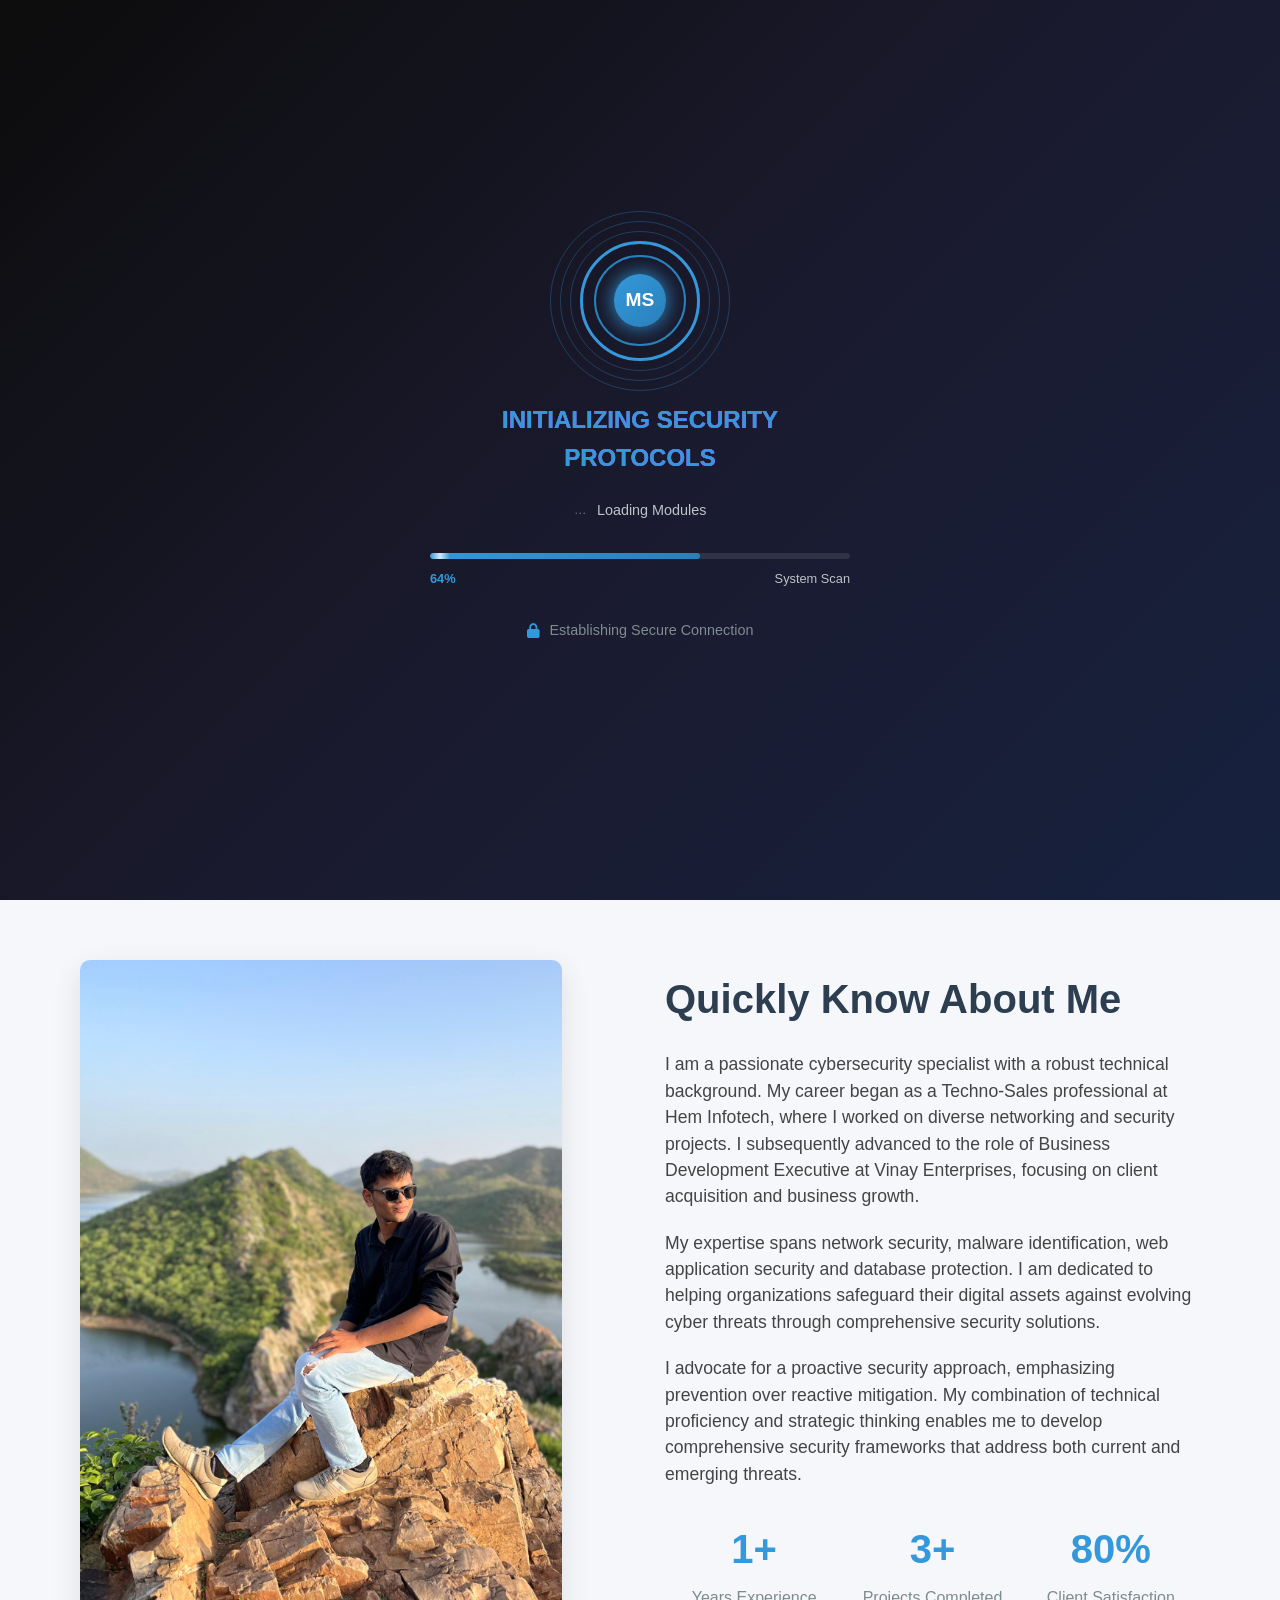
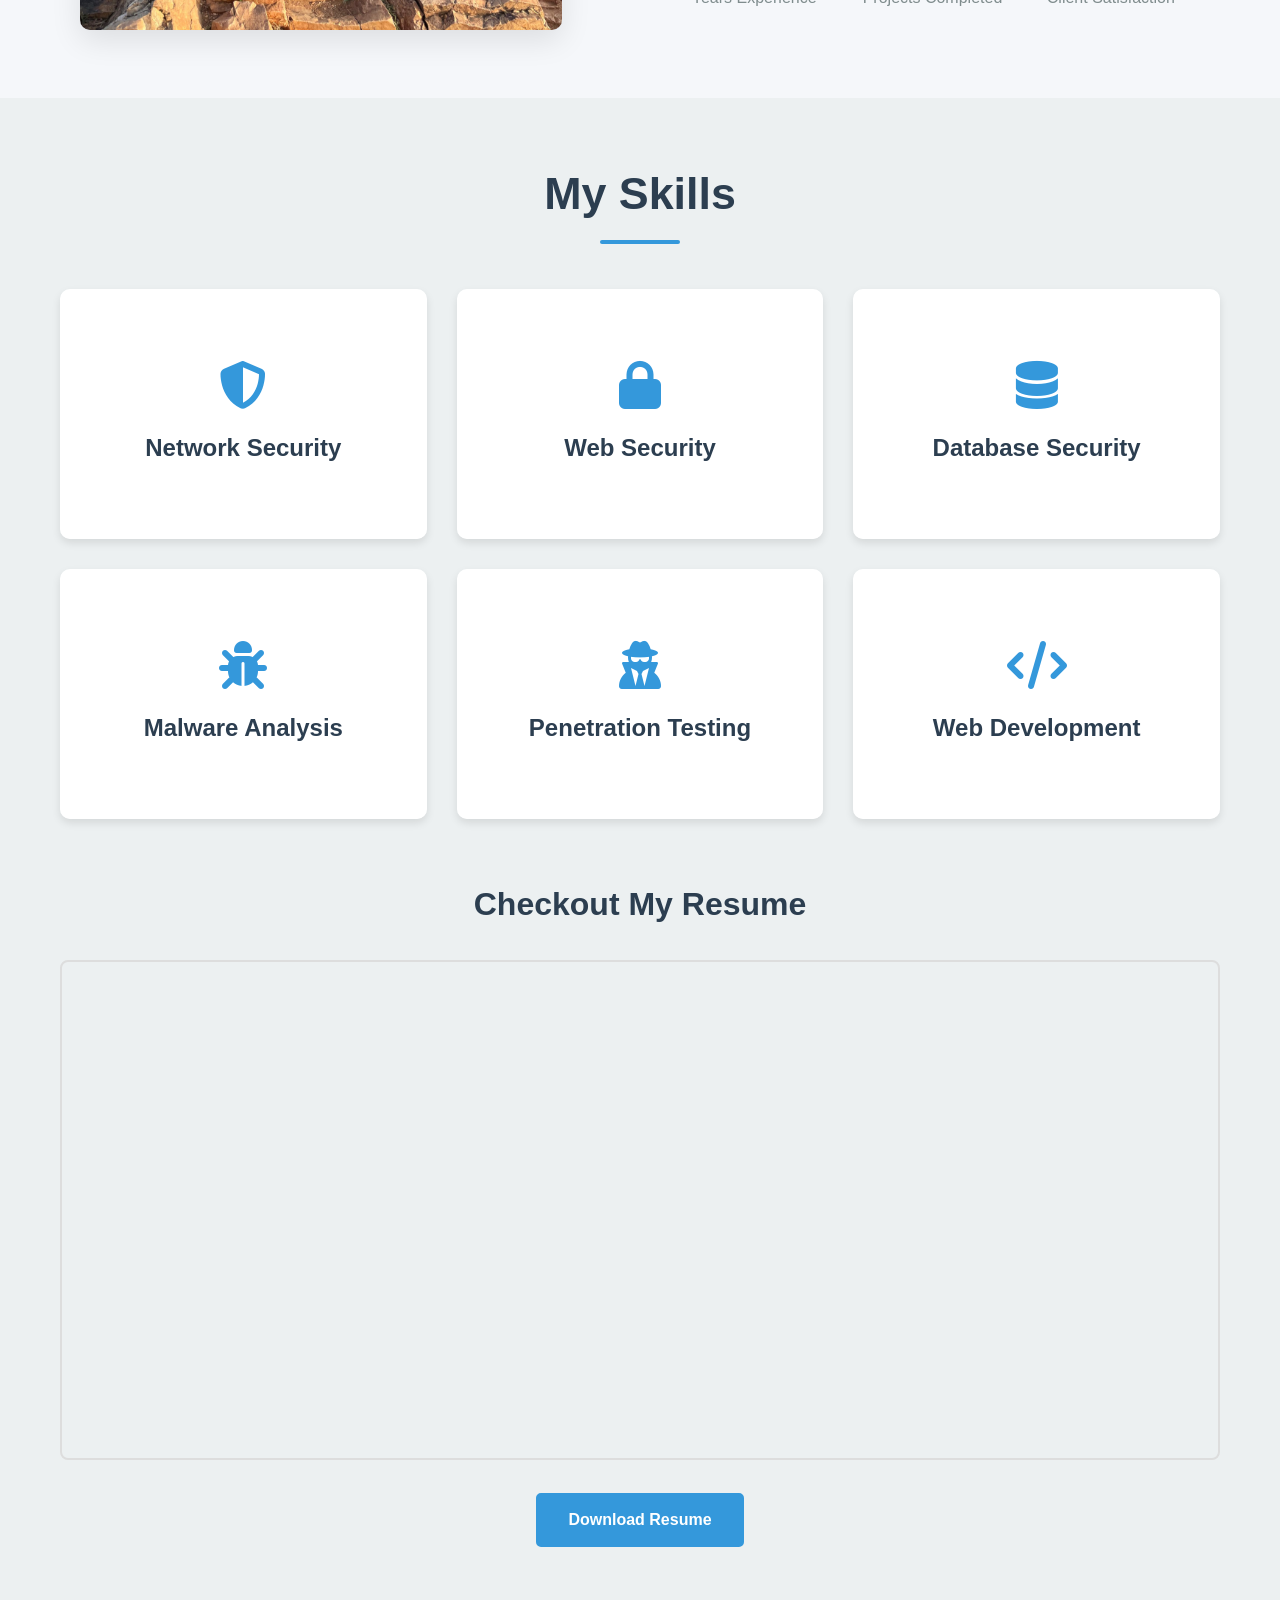
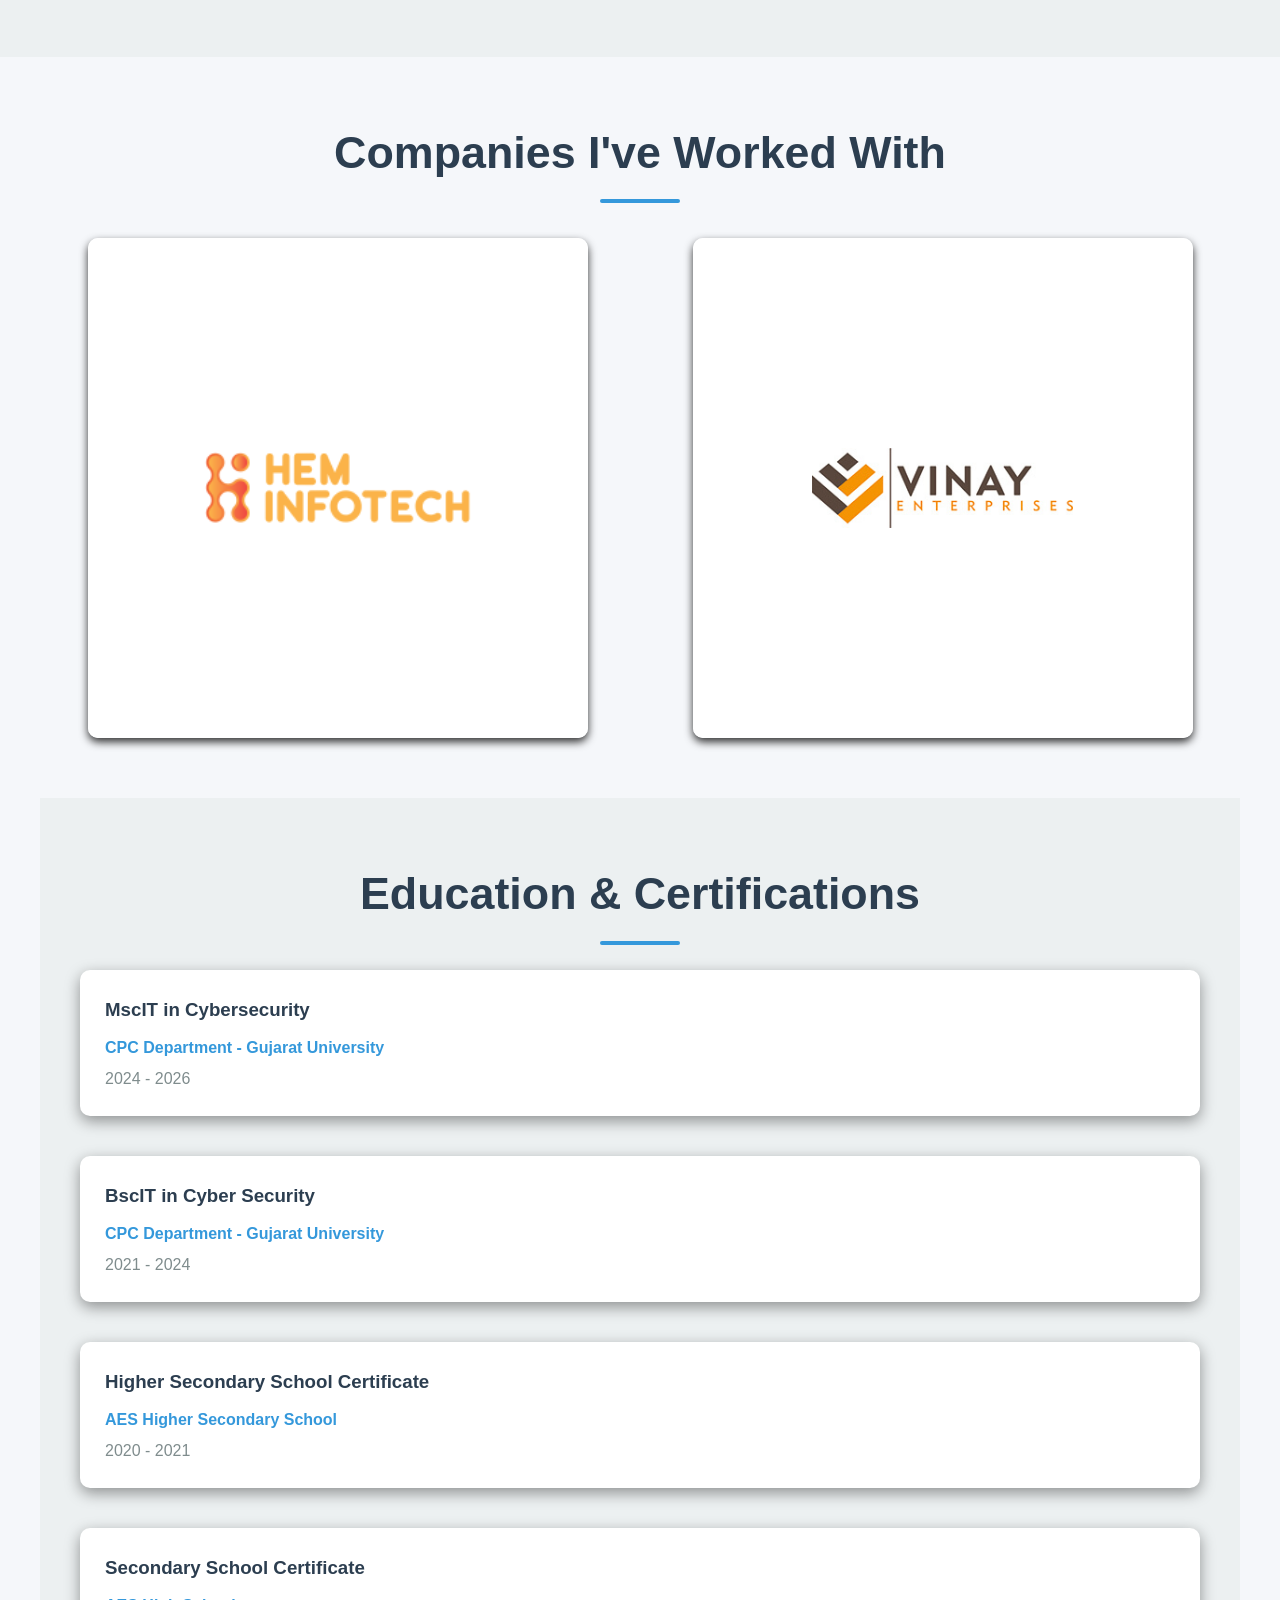
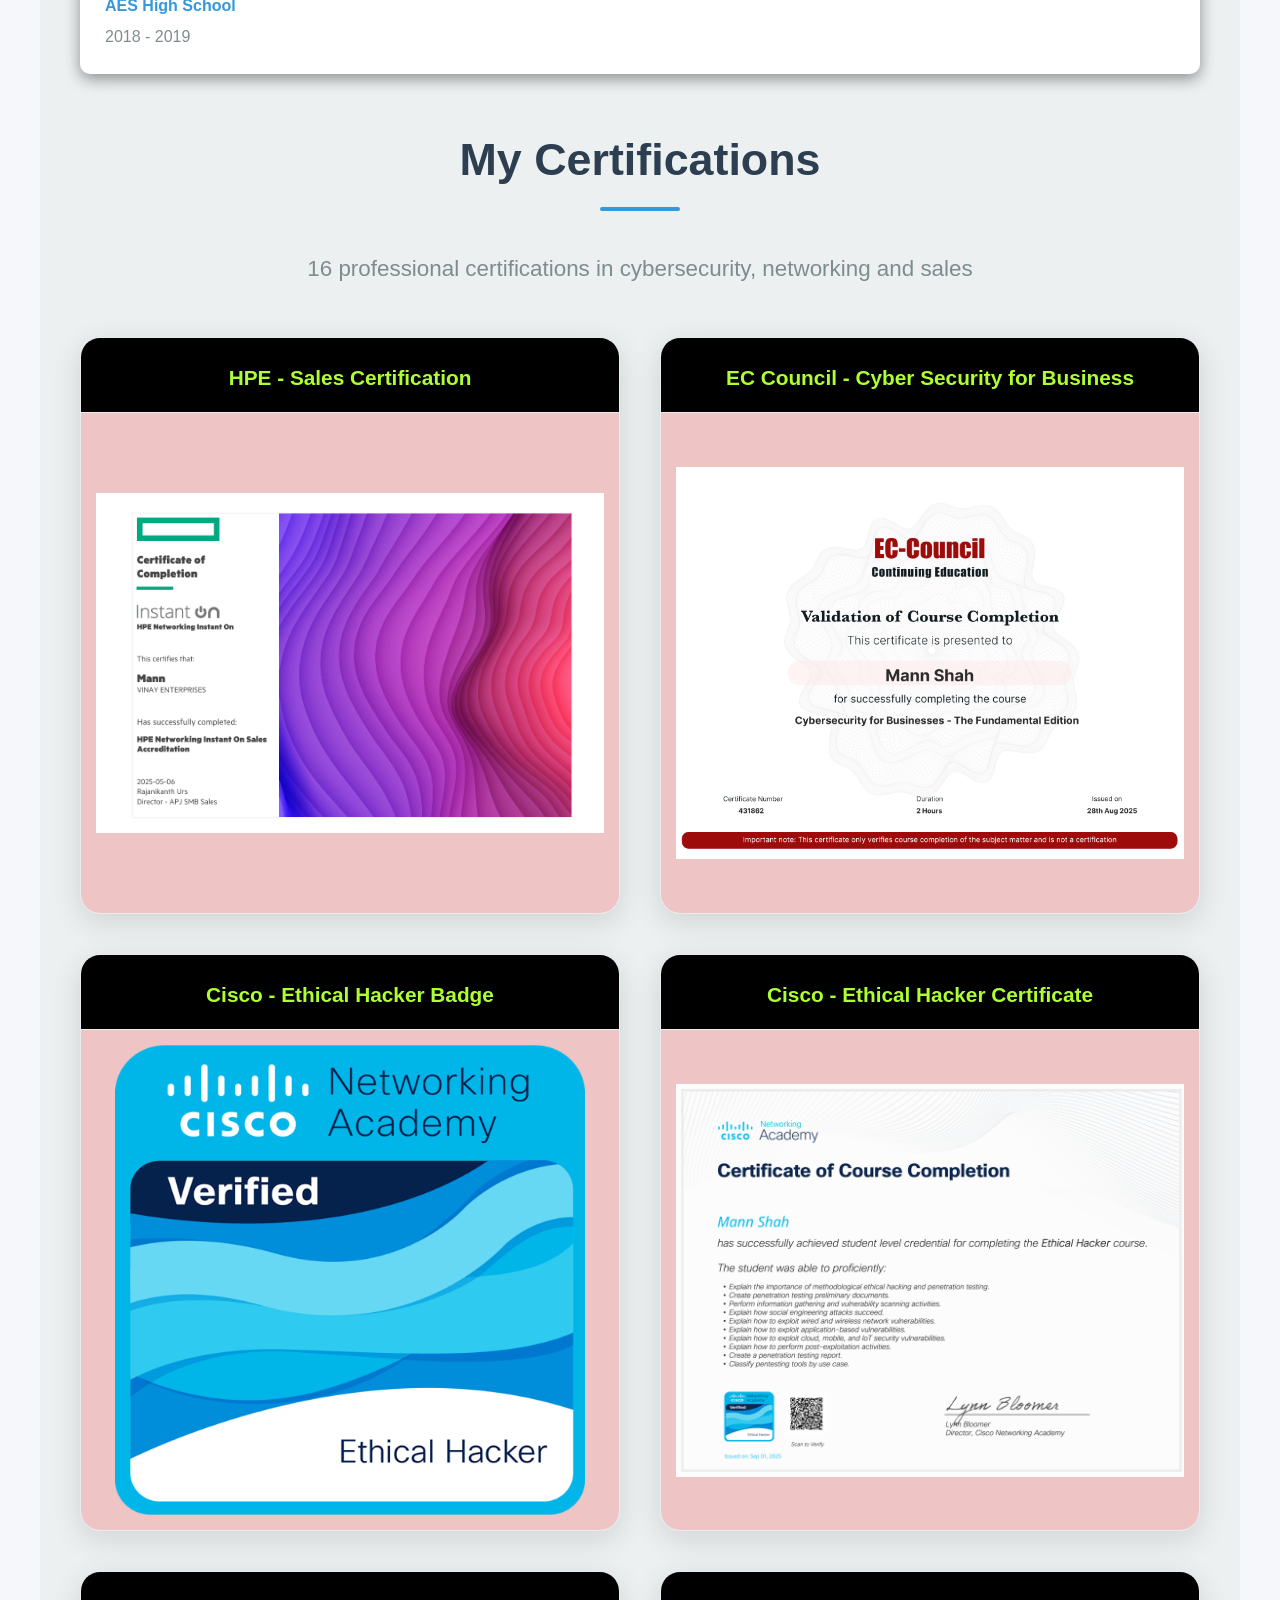
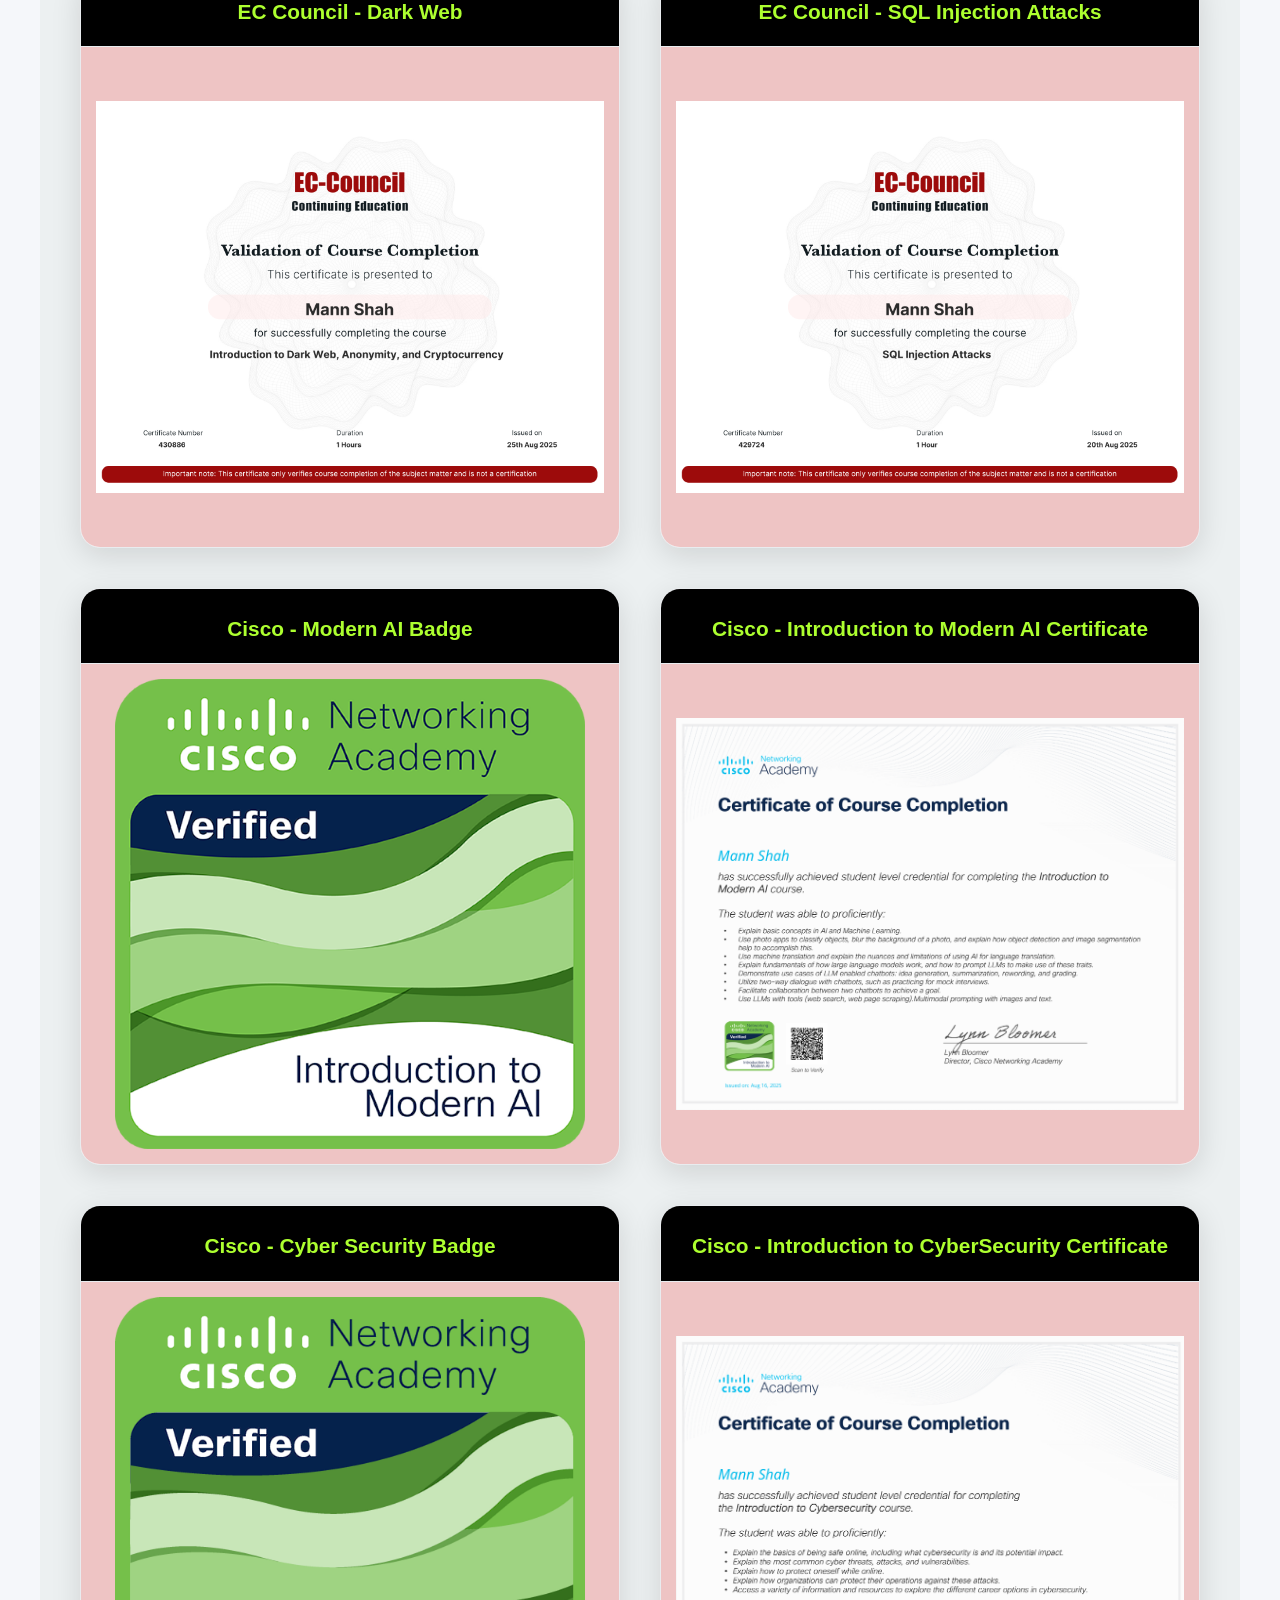
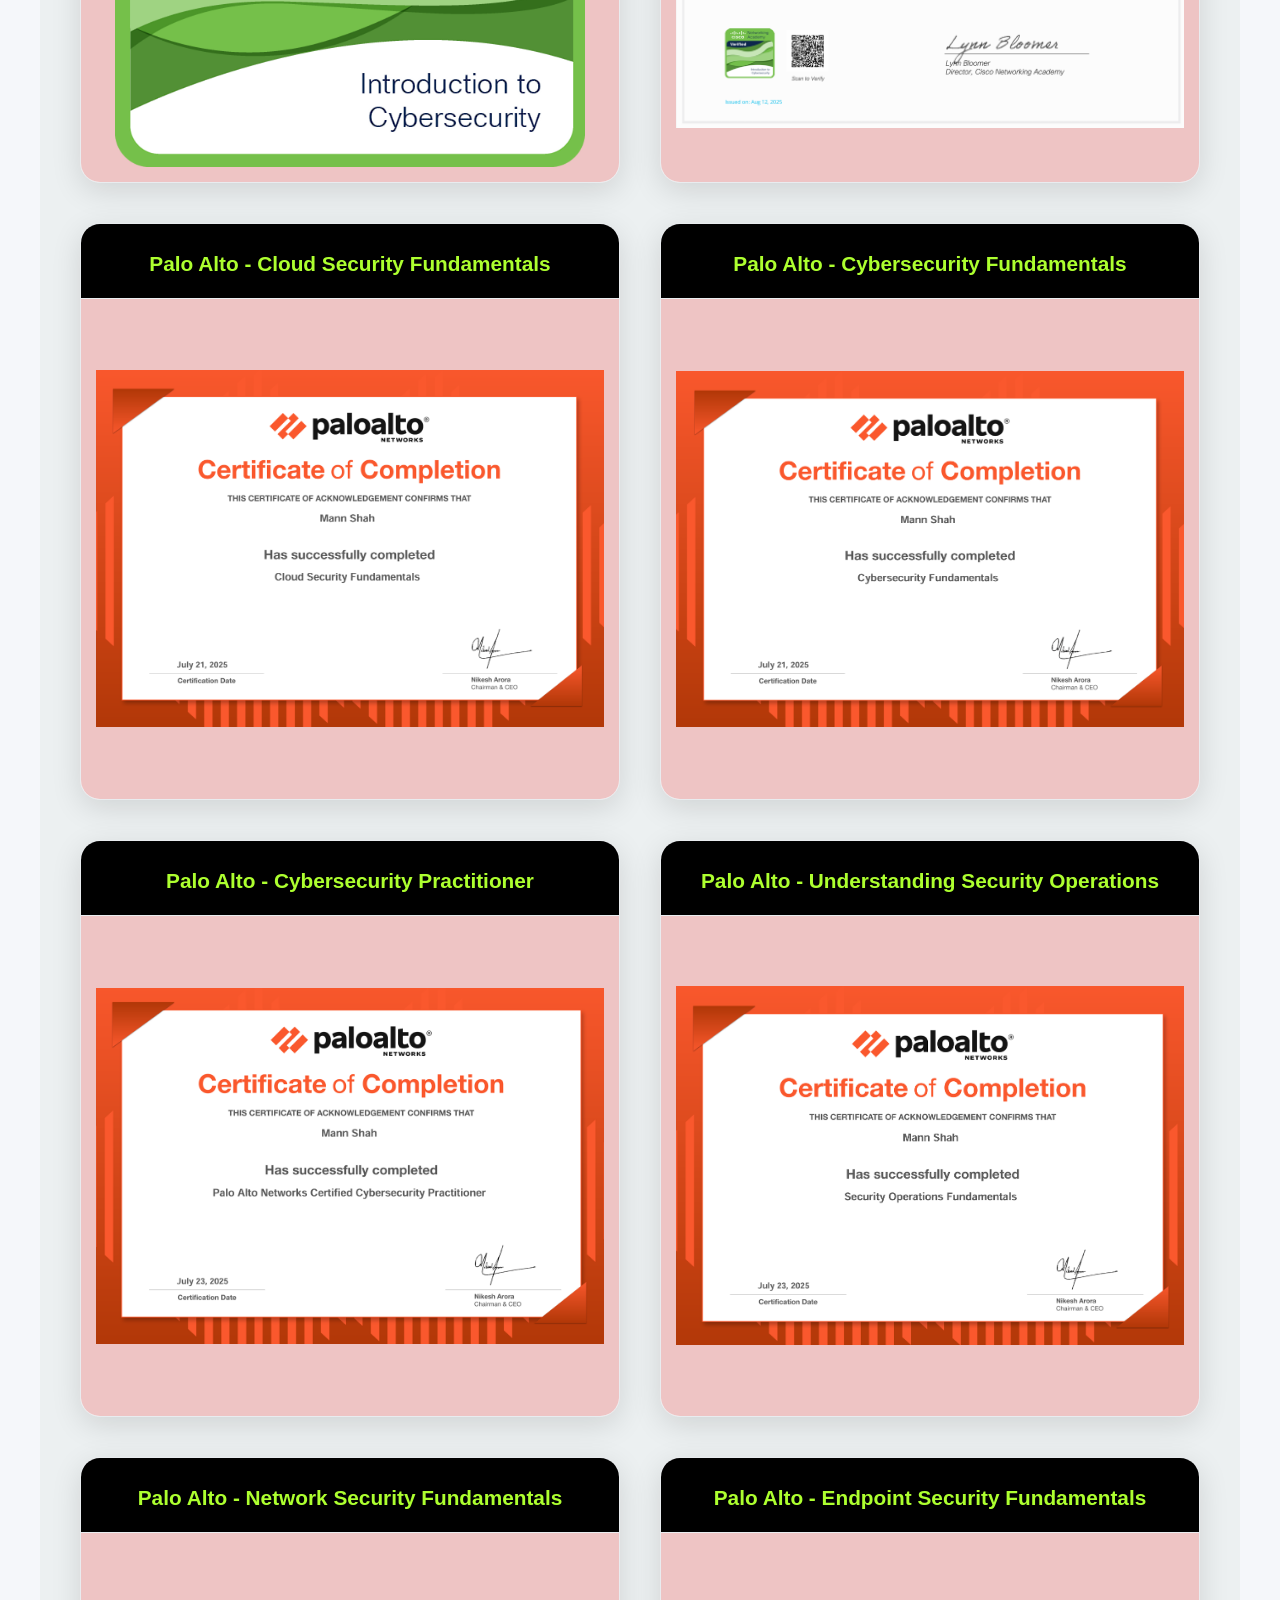
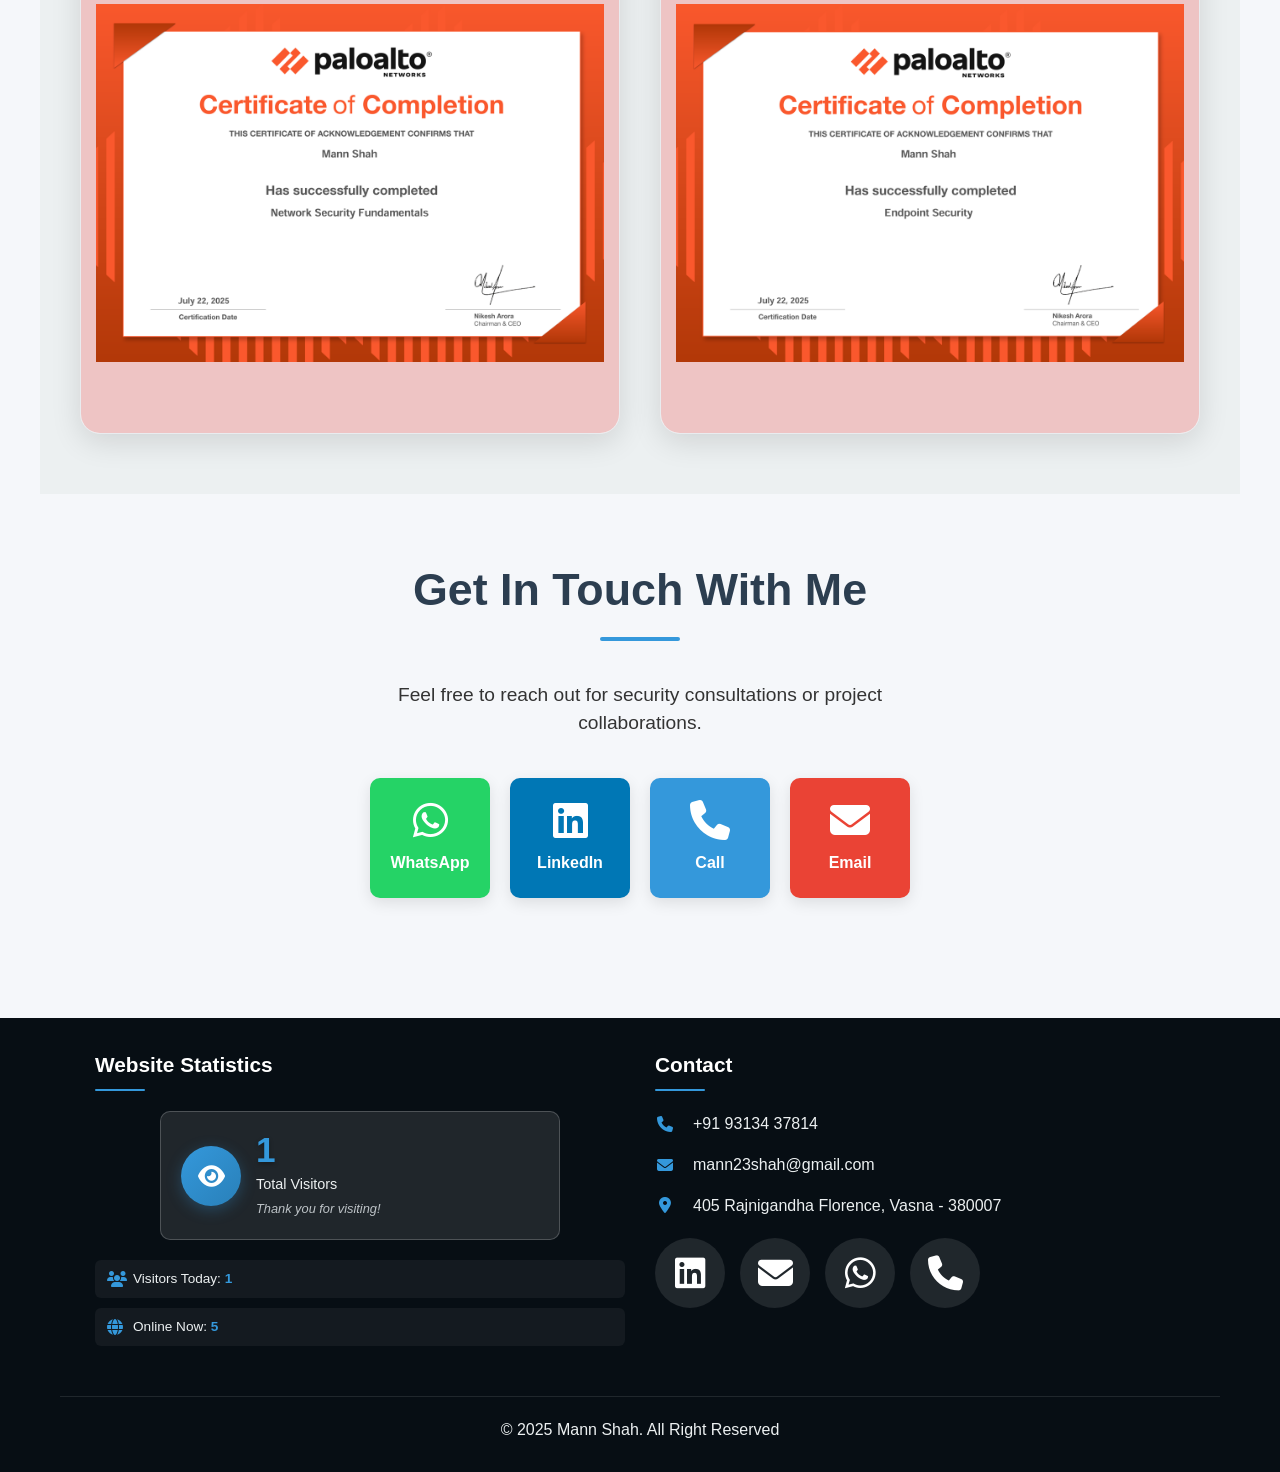
==== commit d1efbf22: "Add files via upload" ====
--- a/index.html
+++ b/index.html
@@ -7,9 +7,9 @@
     <title>Mann Shah -Portfolio Website</title>
     <link rel="icon" href="favicon.ico">
     <meta name="description"
-        content="Portfolio of Mann Shah, Cybersecurity Specialist. Explore experience, skills, certifications and contact for security consultations.">
-    <meta name="keywords"
-        content="cybersecurity, security specialist, Mann Shah, portfolio, resume, security consulting">
+        content="Experienced cybersecurity professional offering customized IT solutions and expert portfolio in network, cloud and endpoint security for business growth.">
+    <meta name="keywords" content="cybersecurity, security specialist, Mann Shah, portfolio, resume, security consulting, cybersecurity portfolio, IT solutions, network security, cloud security, endpoint protection, business development, project management, technical sales, infrastructure, client acquisition
+">
     <link rel="stylesheet" href="https://cdnjs.cloudflare.com/ajax/libs/font-awesome/6.4.0/css/all.min.css">
     <link rel="stylesheet" href="style.css">
     <!-- Google tag (gtag.js) -->
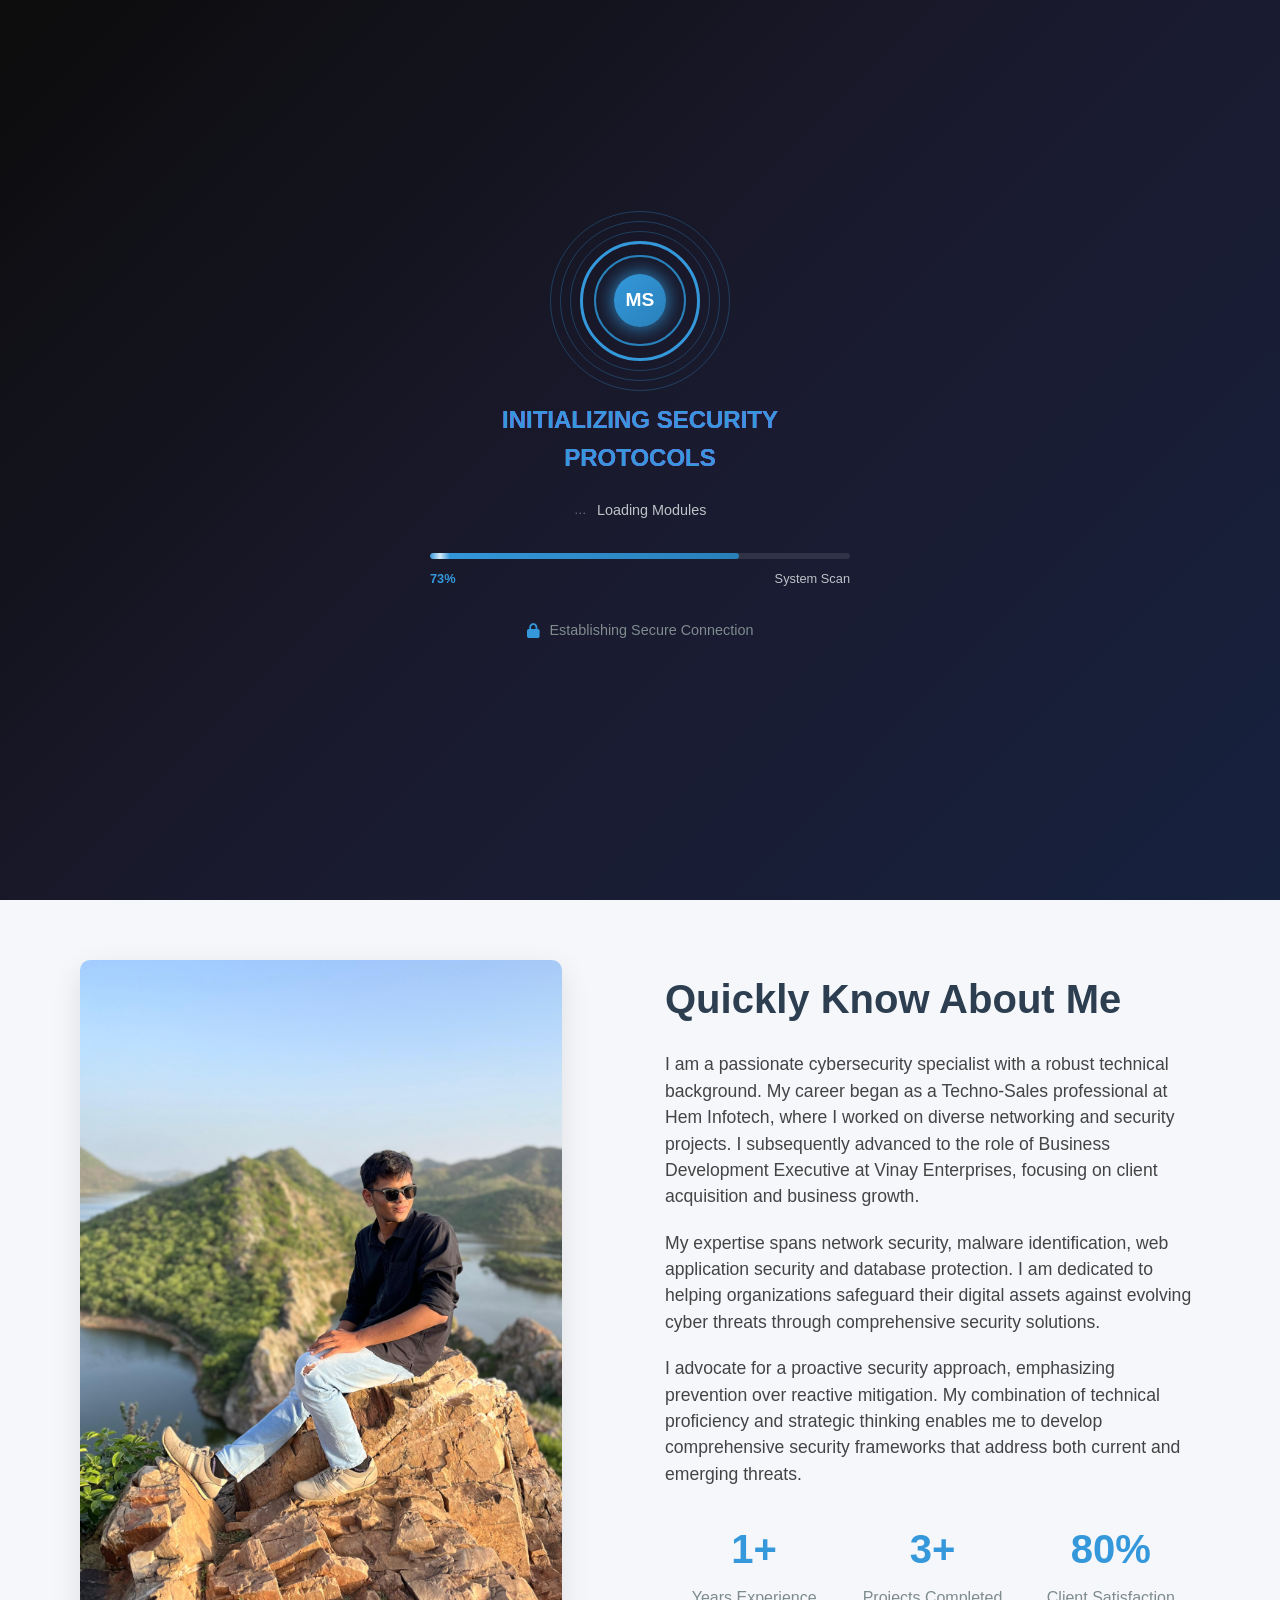
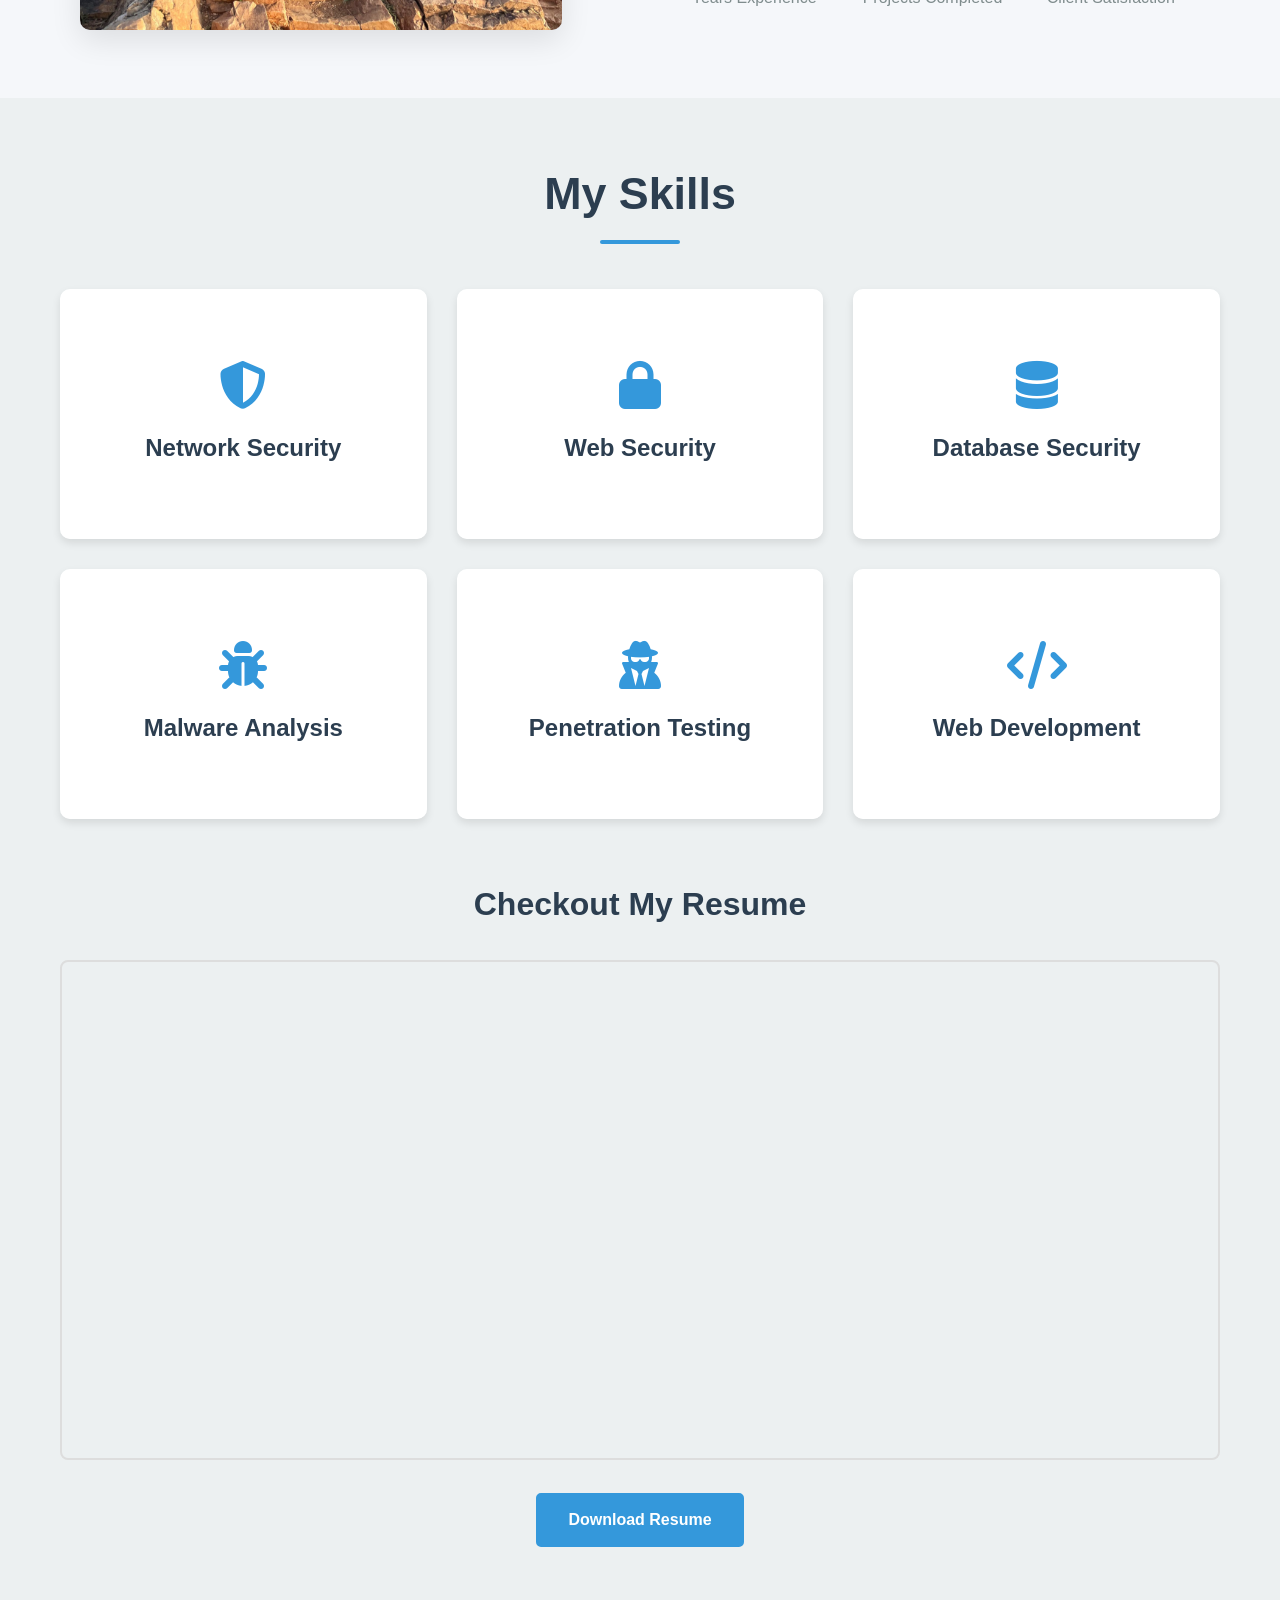
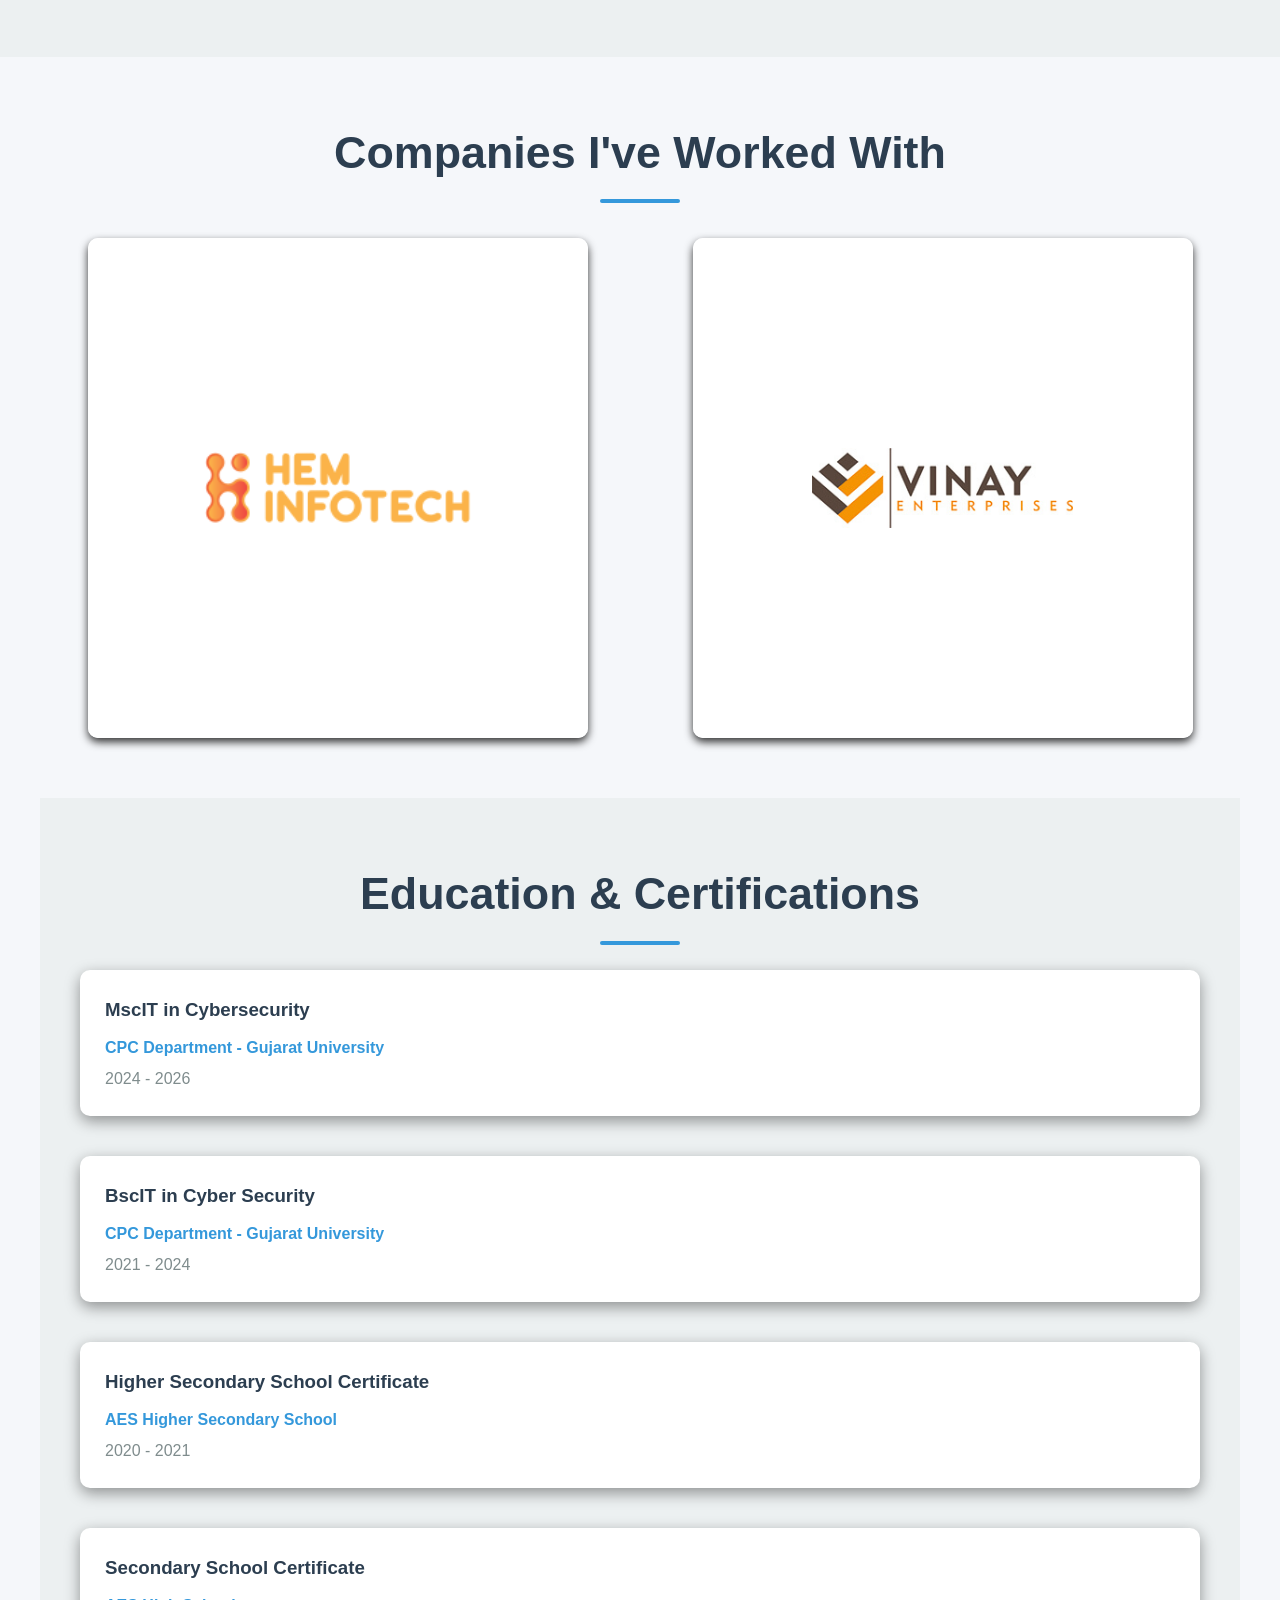
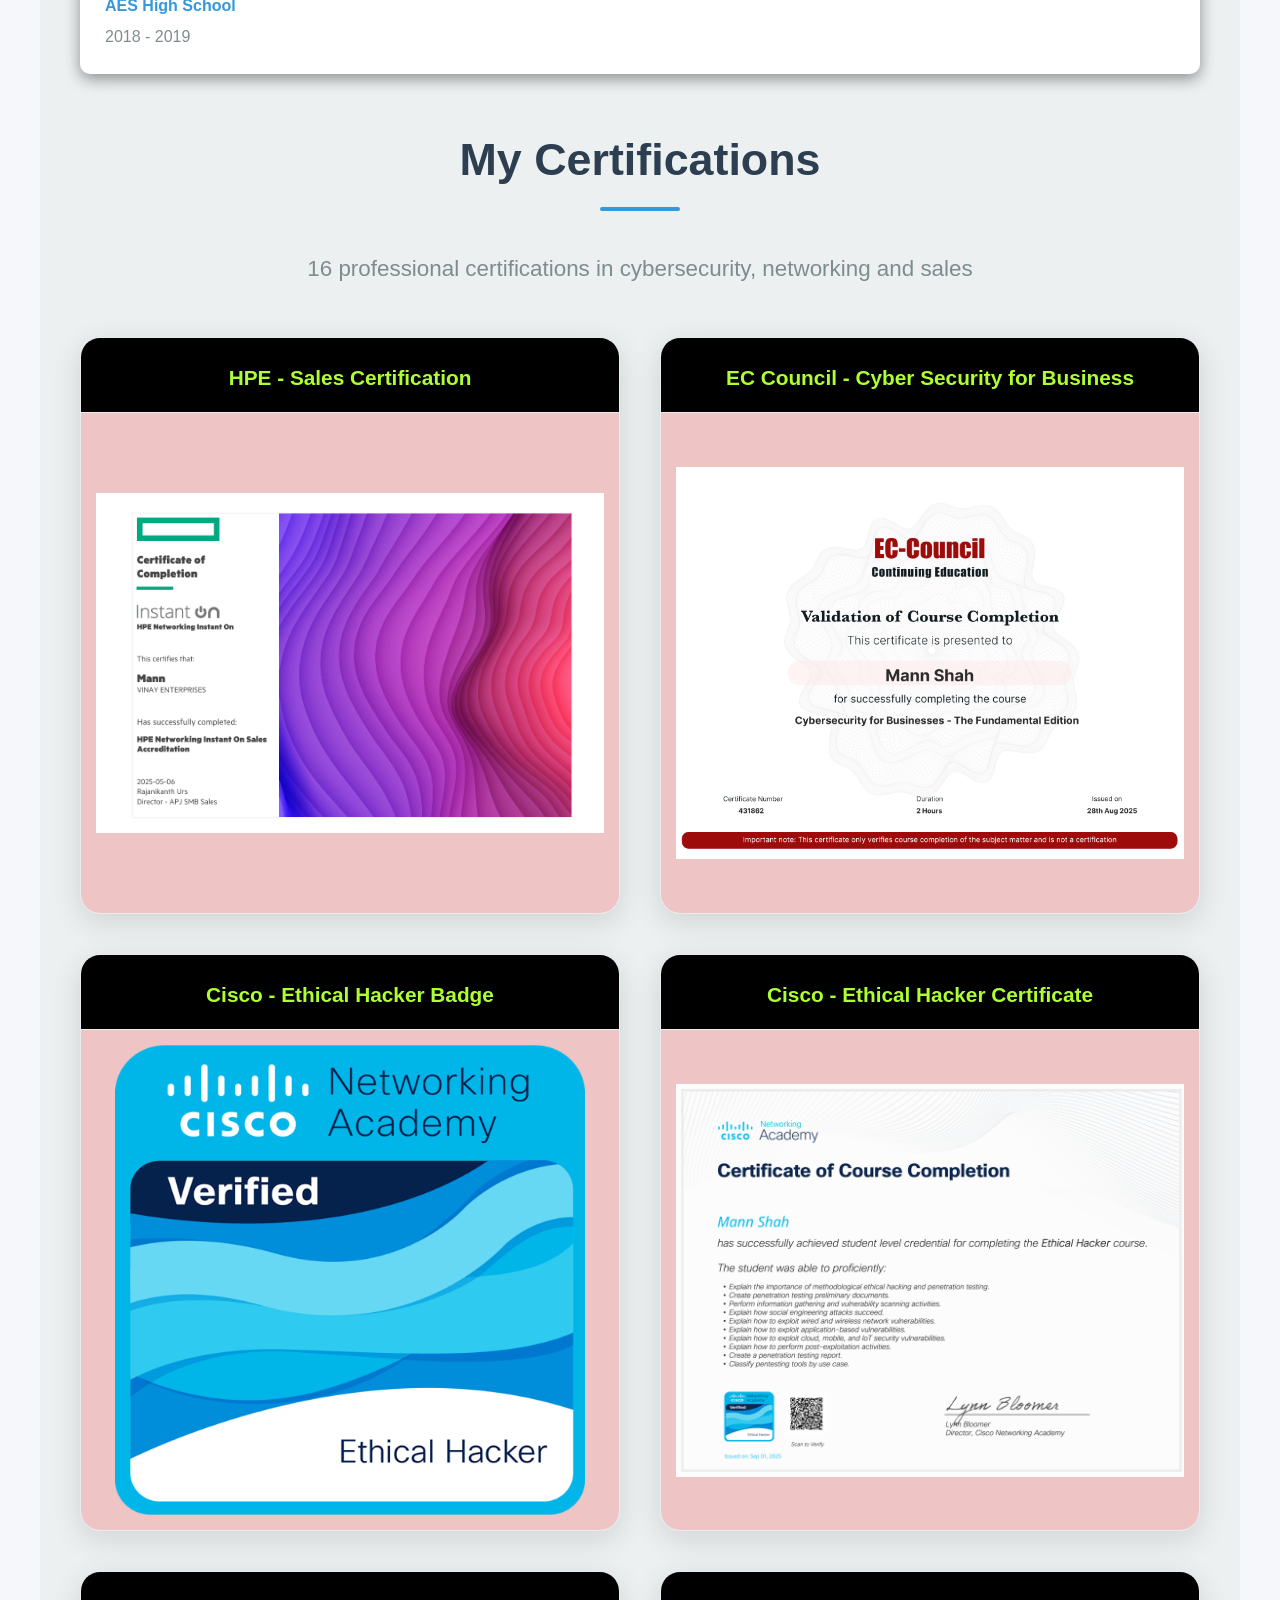
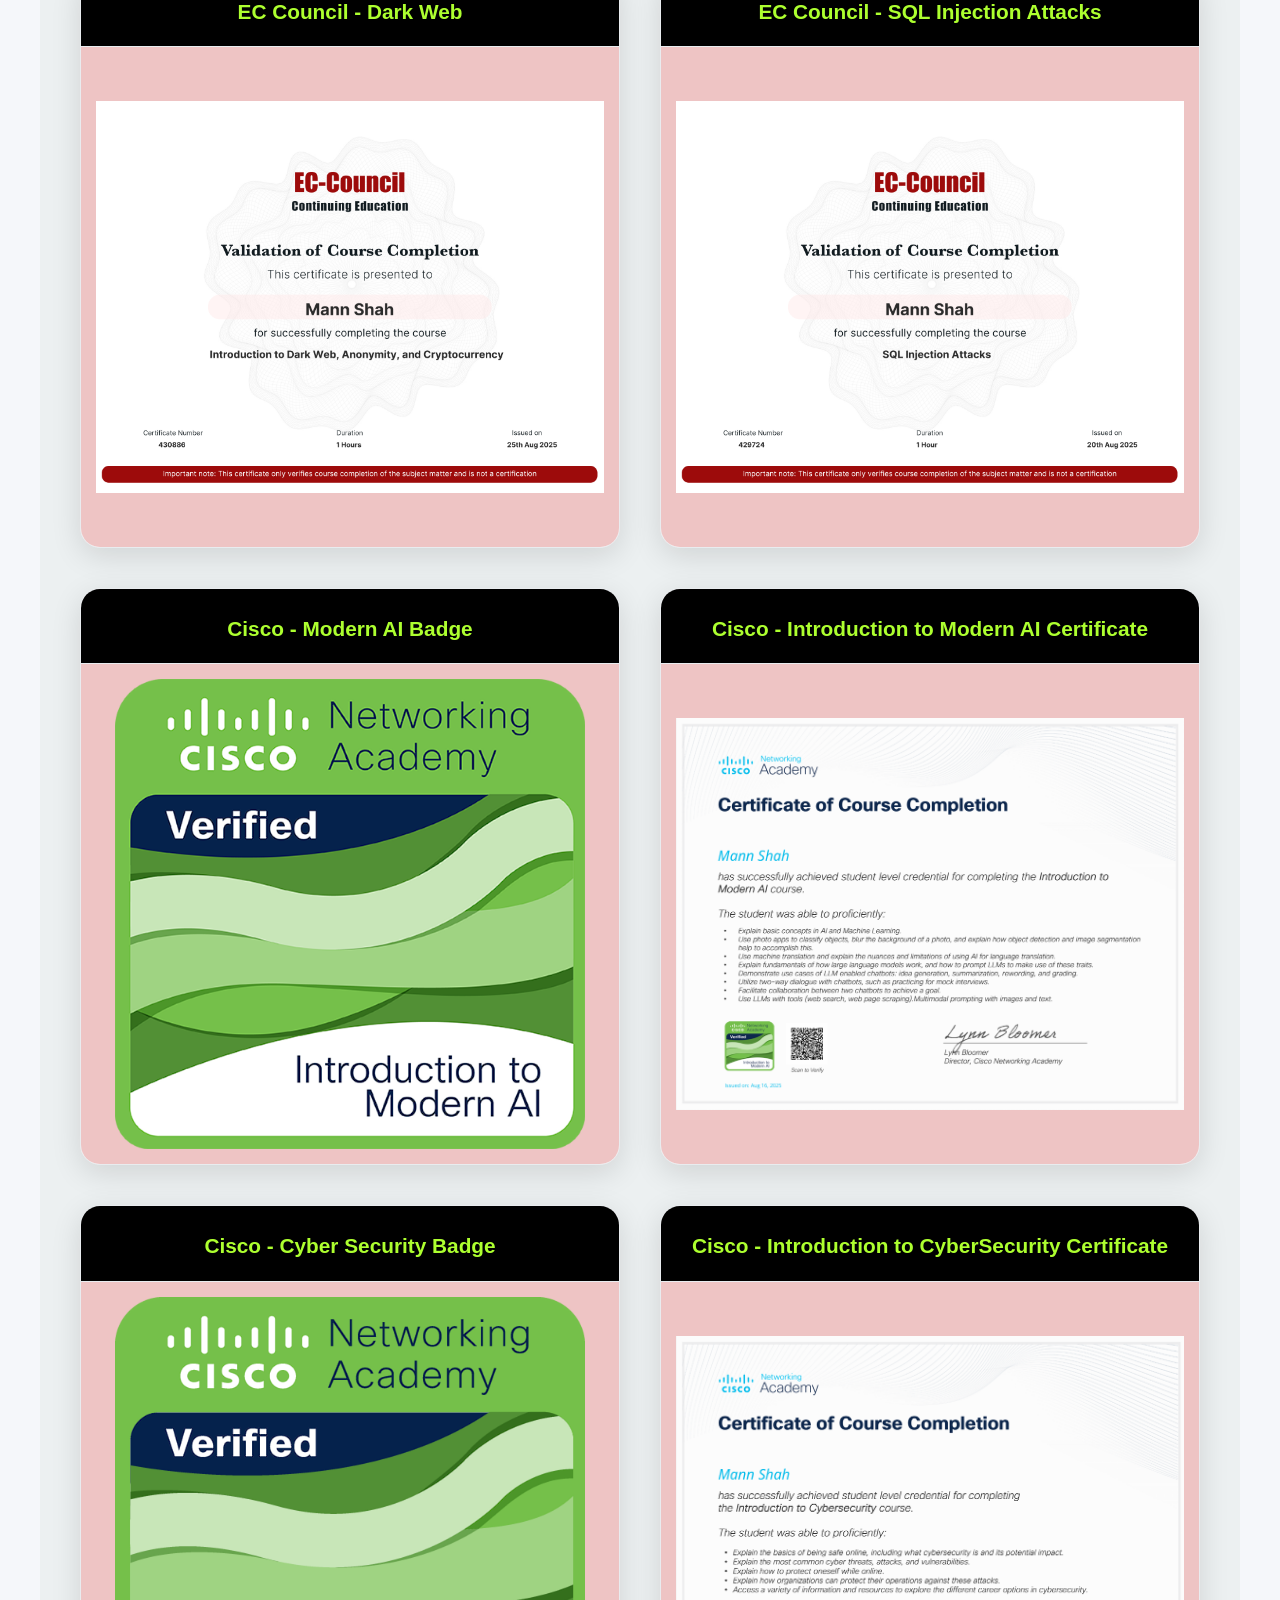
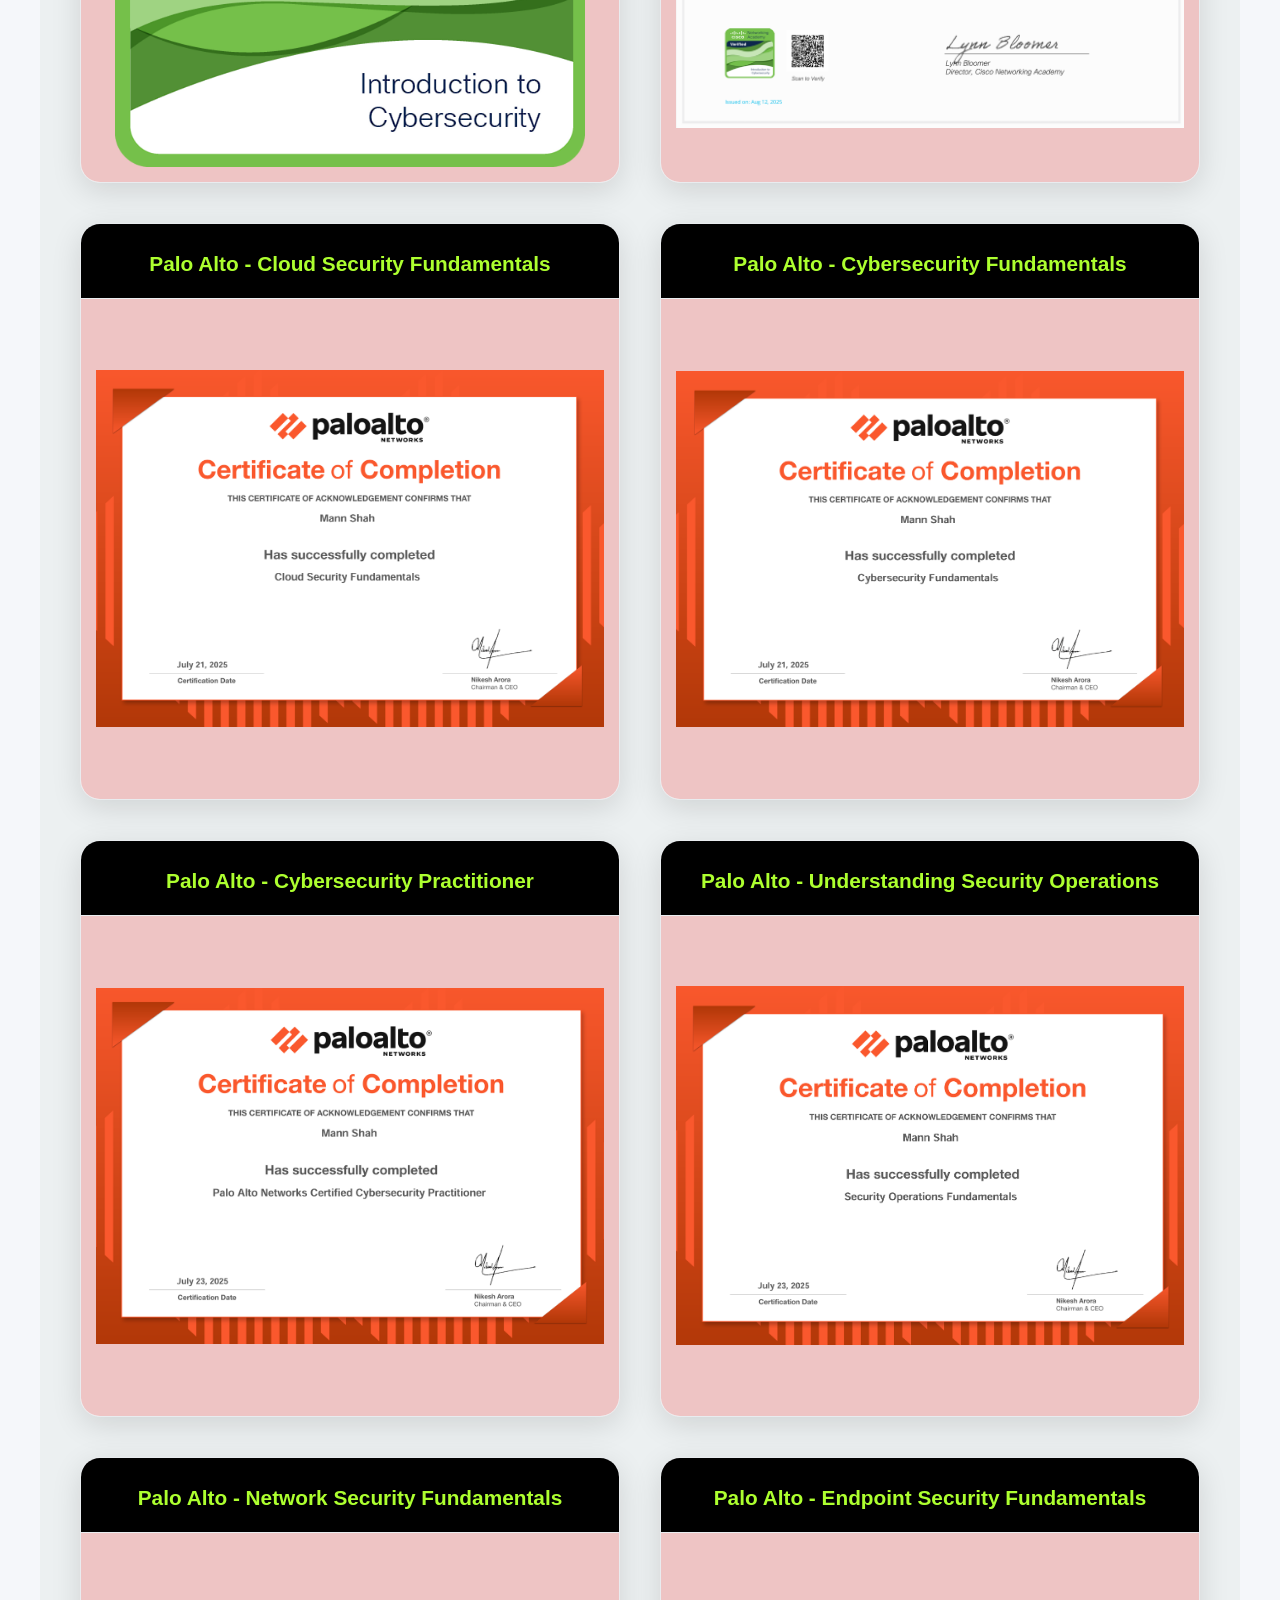
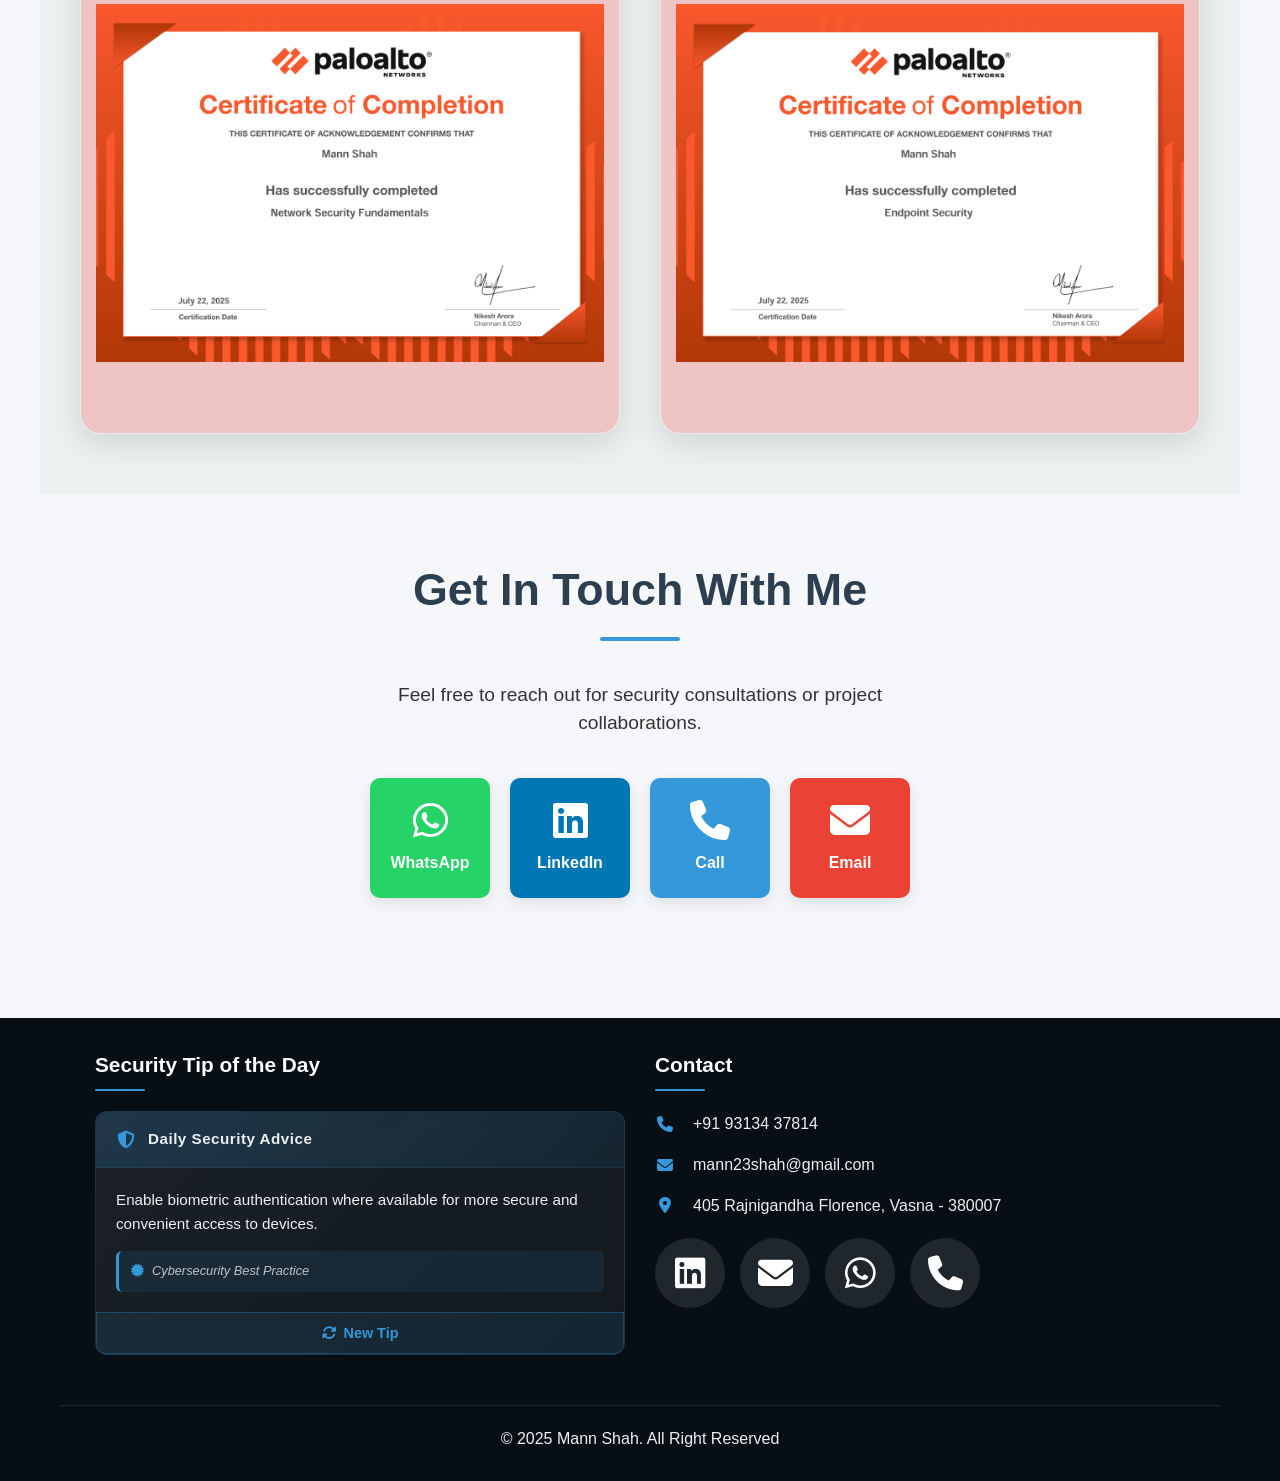
==== commit 03a1317e: "Add files via upload" ====
--- a/index.html
+++ b/index.html
@@ -496,26 +496,23 @@
         <div class="container">
             <div class="footer-content">
                 <div class="footer-section">
-                    <h3>Website Statistics</h3>
-                    <div class="visitor-counter">
-                        <div class="counter-icon">
-                            <i class="fas fa-eye"></i>
-                        </div>
-                        <div class="counter-content">
-                            <div class="counter-number" id="visitorCount">0</div>
-                            <div class="counter-label">Total Visitors</div>
-                            <div class="counter-subtext">Thank you for visiting!</div>
-                        </div>
-                    </div>
-                    <div class="counter-stats">
-                        <div class="stat-item">
-                            <i class="fas fa-users"></i>
-                            <span>Visitors Today: <strong id="todayCount">0</strong></span>
-                        </div>
-                        <div class="stat-item">
-                            <i class="fas fa-globe"></i>
-                            <span>Online Now: <strong id="onlineCount">0</strong></span>
-                        </div>
+                    <h3>Security Tip of the Day</h3>
+                    <div class="security-tip-widget">
+                        <div class="tip-header">
+                            <i class="fas fa-shield-alt"></i>
+                            <span>Daily Security Advice</span>
+                        </div>
+                        <div class="tip-content">
+                            <p id="dailyTip">Enable two-factor authentication on all important accounts.</p>
+                            <div class="tip-source">
+                                <i class="fas fa-certificate"></i>
+                                <span>Cybersecurity Best Practice</span>
+                            </div>
+                        </div>
+                        <button class="refresh-tip-btn" onclick="refreshTip()">
+                            <i class="fas fa-sync-alt"></i>
+                            New Tip
+                        </button>
                     </div>
                 </div>
 
--- a/style.css
+++ b/style.css
@@ -1271,12 +1271,16 @@
 
 /* Flip card container with flexible width, max width for desktop */
 .company-card {
-    perspective: 1000px; /* required for 3D flip */
-    cursor: pointer; /* pointer for interactivity */
+    perspective: 1000px;
+    /* required for 3D flip */
+    cursor: pointer;
+    /* pointer for interactivity */
     width: 100%;
-    max-width: 500px; /* desktop max width */
+    max-width: 500px;
+    /* desktop max width */
     height: auto;
-    aspect-ratio: 1 / 1; /* maintain square aspect ratio */
+    aspect-ratio: 1 / 1;
+    /* maintain square aspect ratio */
     margin: 0 auto;
 }
 
@@ -1304,7 +1308,8 @@
     position: absolute;
     width: 100%;
     height: 100%;
-    -webkit-backface-visibility: hidden; /* Safari */
+    -webkit-backface-visibility: hidden;
+    /* Safari */
     backface-visibility: hidden;
     border-radius: 10px;
     display: flex;
@@ -1313,7 +1318,8 @@
     align-items: center;
     padding: 20px;
     box-sizing: border-box;
-    overflow-wrap: break-word; /* prevent overflow */
+    overflow-wrap: break-word;
+    /* prevent overflow */
 }
 
 /* Front side white background */
@@ -1334,7 +1340,8 @@
     color: black;
     transform: rotateY(180deg);
     text-align: left;
-    overflow-y: auto; /* allow scroll if needed */
+    overflow-y: auto;
+    /* allow scroll if needed */
 }
 
 /* Back side heading */
@@ -1361,9 +1368,11 @@
     .company-card {
         max-width: 420px;
     }
+
     .company-card-back h3 {
         font-size: 1.3rem;
     }
+
     .company-card-back p {
         font-size: 1rem;
     }
@@ -1376,21 +1385,28 @@
         gap: 25px;
         align-items: center;
     }
+
     .company-card {
         max-width: 90vw;
-        height: auto; /* height auto for content */
+        height: auto;
+        /* height auto for content */
         aspect-ratio: auto;
     }
+
     .company-card-inner {
-        min-height: 280px; /* minimum height for usability */
-    }
+        min-height: 280px;
+        /* minimum height for usability */
+    }
+
     .company-card-front img {
         max-height: 50px;
     }
+
     .company-card-back h3 {
         font-size: 1.1rem;
         margin-bottom: 12px;
     }
+
     .company-card-back p {
         font-size: 0.95rem;
     }
@@ -1439,6 +1455,7 @@
 
 /* Tablet devices (up to 768px) */
 @media (max-width: 768px) {
+
     /* Education padding reduced */
     #education {
         padding: 40px 15px;
@@ -1953,125 +1970,6 @@
     outline: none;
 }
 
-/* =========== FOOTER VISITOR COUNTER STYLES =========== */
-
-.visitor-counter {
-    display: flex;
-    align-items: center;
-    gap: 15px;
-    background: rgba(255, 255, 255, 0.1);
-    padding: 20px;
-    border-radius: 10px;
-    margin-bottom: 20px;
-    border: 1px solid rgba(255, 255, 255, 0.2);
-    transition: all 0.3s ease;
-    max-width: 400px;
-    margin-left: auto;
-    margin-right: auto;
-    cursor: default;
-}
-
-.visitor-counter:hover {
-    background: rgba(255, 255, 255, 0.15);
-    transform: translateY(-2px);
-    box-shadow: 0 5px 15px rgba(0, 0, 0, 0.3);
-}
-
-.counter-icon {
-    width: 60px;
-    height: 60px;
-    background: linear-gradient(135deg, #3498db, #2980b9);
-    border-radius: 50%;
-    display: flex;
-    align-items: center;
-    justify-content: center;
-    font-size: 1.5rem;
-    box-shadow: 0 4px 15px rgba(52, 152, 219, 0.3);
-    color: white;
-}
-
-.counter-content {
-    flex: 1;
-}
-
-.counter-number {
-    font-size: 2.2rem;
-    font-weight: 700;
-    color: #3498db;
-    line-height: 1;
-    margin-bottom: 5px;
-    text-shadow: 0 2px 4px rgba(0, 0, 0, 0.3);
-}
-
-.counter-label {
-    font-size: 0.9rem;
-    color: #ecf0f1;
-    margin-bottom: 3px;
-    font-weight: 500;
-}
-
-.counter-subtext {
-    font-size: 0.8rem;
-    color: #bdc3c7;
-    font-style: italic;
-}
-
-.counter-stats {
-    display: flex;
-    flex-direction: column;
-    gap: 10px;
-}
-
-.stat-item {
-    display: flex;
-    align-items: center;
-    gap: 10px;
-    padding: 8px 12px;
-    background: rgba(255, 255, 255, 0.05);
-    border-radius: 6px;
-    transition: all 0.3s ease;
-    cursor: default;
-}
-
-.stat-item:hover {
-    background: rgba(255, 255, 255, 0.1);
-}
-
-.stat-item i {
-    color: #3498db;
-    width: 16px;
-    text-align: center;
-}
-
-.stat-item span {
-    font-size: 0.85rem;
-    color: #ecf0f1;
-}
-
-.stat-item strong {
-    color: #3498db;
-    font-weight: 600;
-}
-
-/* Pulse animation for updated counter */
-@keyframes pulse {
-    0% {
-        transform: scale(1);
-    }
-
-    50% {
-        transform: scale(1.05);
-    }
-
-    100% {
-        transform: scale(1);
-    }
-}
-
-.counter-number.updated {
-    animation: pulse 0.5s ease-in-out;
-}
-
 /* =========== CONTACT ICONS =========== */
 
 .contact-icons {
@@ -2099,6 +1997,169 @@
     background-color: #3498db;
     transform: translateY(-3px);
     outline: none;
+}
+
+/* Security Tip Widget Styles */
+.security-tip-widget {
+    background: linear-gradient(135deg, rgba(255, 255, 255, 0.08) 0%, rgba(255, 255, 255, 0.05) 100%);
+    border-radius: 12px;
+    padding: 0;
+    border: 1px solid rgba(52, 152, 219, 0.2);
+    backdrop-filter: blur(10px);
+    overflow: hidden;
+    transition: all 0.3s ease;
+}
+
+.security-tip-widget:hover {
+    border-color: rgba(52, 152, 219, 0.4);
+    transform: translateY(-2px);
+    box-shadow: 0 8px 25px rgba(0, 0, 0, 0.15);
+}
+
+.tip-header {
+    background: linear-gradient(135deg, rgba(52, 152, 219, 0.2) 0%, rgba(41, 128, 185, 0.1) 100%);
+    padding: 15px 20px;
+    border-bottom: 1px solid rgba(52, 152, 219, 0.1);
+    display: flex;
+    align-items: center;
+    gap: 12px;
+}
+
+.tip-header i {
+    color: #3498db;
+    font-size: 1.1rem;
+    width: 20px;
+    text-align: center;
+}
+
+.tip-header span {
+    color: #ecf0f1;
+    font-weight: 600;
+    font-size: 0.95rem;
+    letter-spacing: 0.5px;
+}
+
+.tip-content {
+    padding: 20px;
+}
+
+.tip-content p {
+    color: #ecf0f1;
+    font-size: 0.95rem;
+    line-height: 1.6;
+    margin-bottom: 15px;
+    text-align: left;
+    font-weight: 400;
+}
+
+.tip-source {
+    display: flex;
+    align-items: center;
+    gap: 8px;
+    padding: 10px 12px;
+    background: rgba(52, 152, 219, 0.1);
+    border-radius: 6px;
+    border-left: 3px solid #3498db;
+}
+
+.tip-source i {
+    color: #3498db;
+    font-size: 0.8rem;
+}
+
+.tip-source span {
+    color: #bdc3c7;
+    font-size: 0.8rem;
+    font-style: italic;
+    font-weight: 500;
+}
+
+.refresh-tip-btn {
+    width: 100%;
+    padding: 12px 20px;
+    background: rgba(52, 152, 219, 0.1);
+    border: 1px solid rgba(52, 152, 219, 0.3);
+    color: #3498db;
+    border-radius: 0 0 10px 10px;
+    cursor: pointer;
+    font-weight: 600;
+    font-size: 0.9rem;
+    transition: all 0.3s ease;
+    display: flex;
+    align-items: center;
+    justify-content: center;
+    gap: 8px;
+}
+
+.refresh-tip-btn:hover {
+    background: rgba(52, 152, 219, 0.2);
+    color: #ecf0f1;
+    border-color: #3498db;
+}
+
+.refresh-tip-btn:active {
+    transform: scale(0.98);
+}
+
+.refresh-tip-btn i {
+    transition: transform 0.3s ease;
+}
+
+.refresh-tip-btn:hover i {
+    transform: rotate(180deg);
+}
+
+/* Animation for tip refresh */
+.tip-content p {
+    transition: opacity 0.3s ease;
+}
+
+.tip-content p.fade-out {
+    opacity: 0;
+}
+
+.tip-content p.fade-in {
+    opacity: 1;
+}
+
+/* Responsive Design */
+@media (max-width: 768px) {
+    .security-tip-widget {
+        margin: 0 10px;
+    }
+
+    .tip-header {
+        padding: 12px 15px;
+    }
+
+    .tip-content {
+        padding: 15px;
+    }
+
+    .tip-content p {
+        font-size: 0.9rem;
+    }
+
+    .refresh-tip-btn {
+        padding: 10px 15px;
+        font-size: 0.85rem;
+    }
+}
+
+@media (max-width: 480px) {
+    .tip-header {
+        flex-direction: column;
+        gap: 8px;
+        text-align: center;
+    }
+
+    .tip-content p {
+        text-align: center;
+    }
+
+    .tip-source {
+        justify-content: center;
+    }
 }
 
 /* =========== FOOTER BOTTOM =========== */
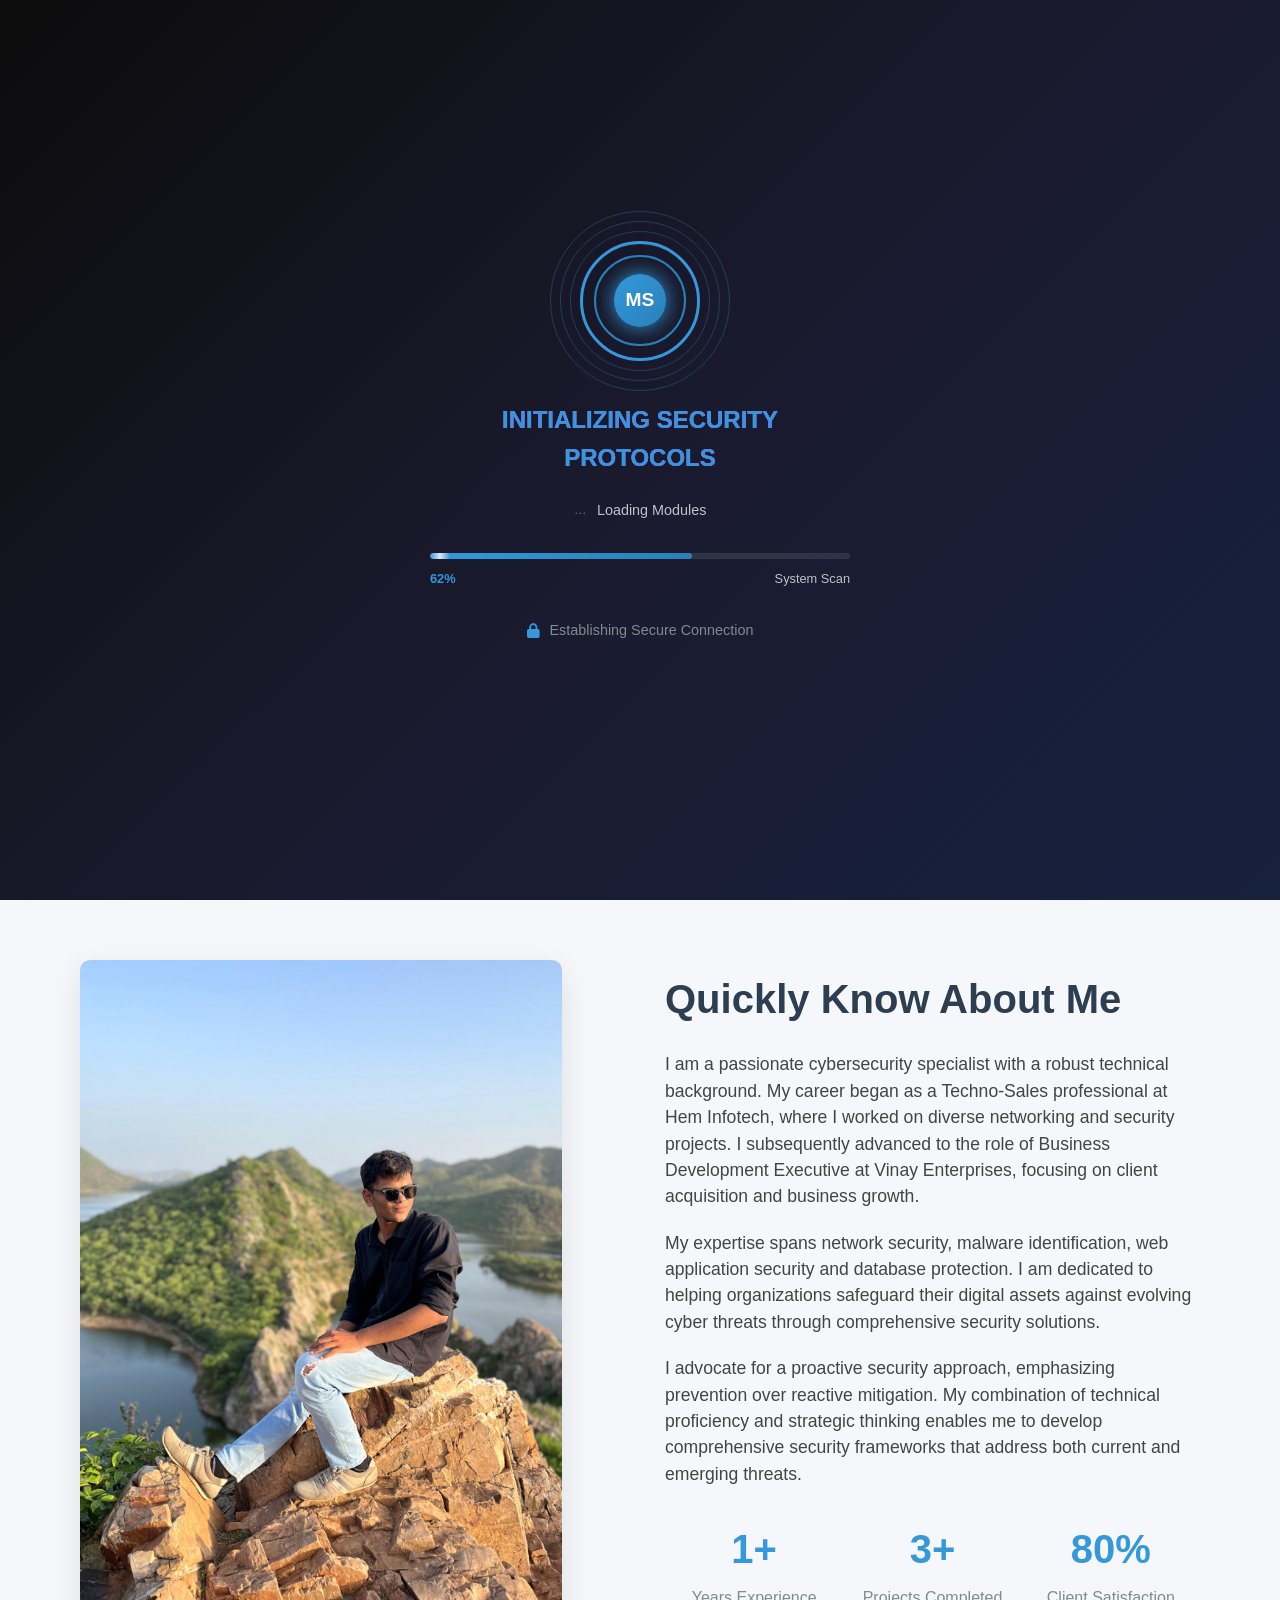
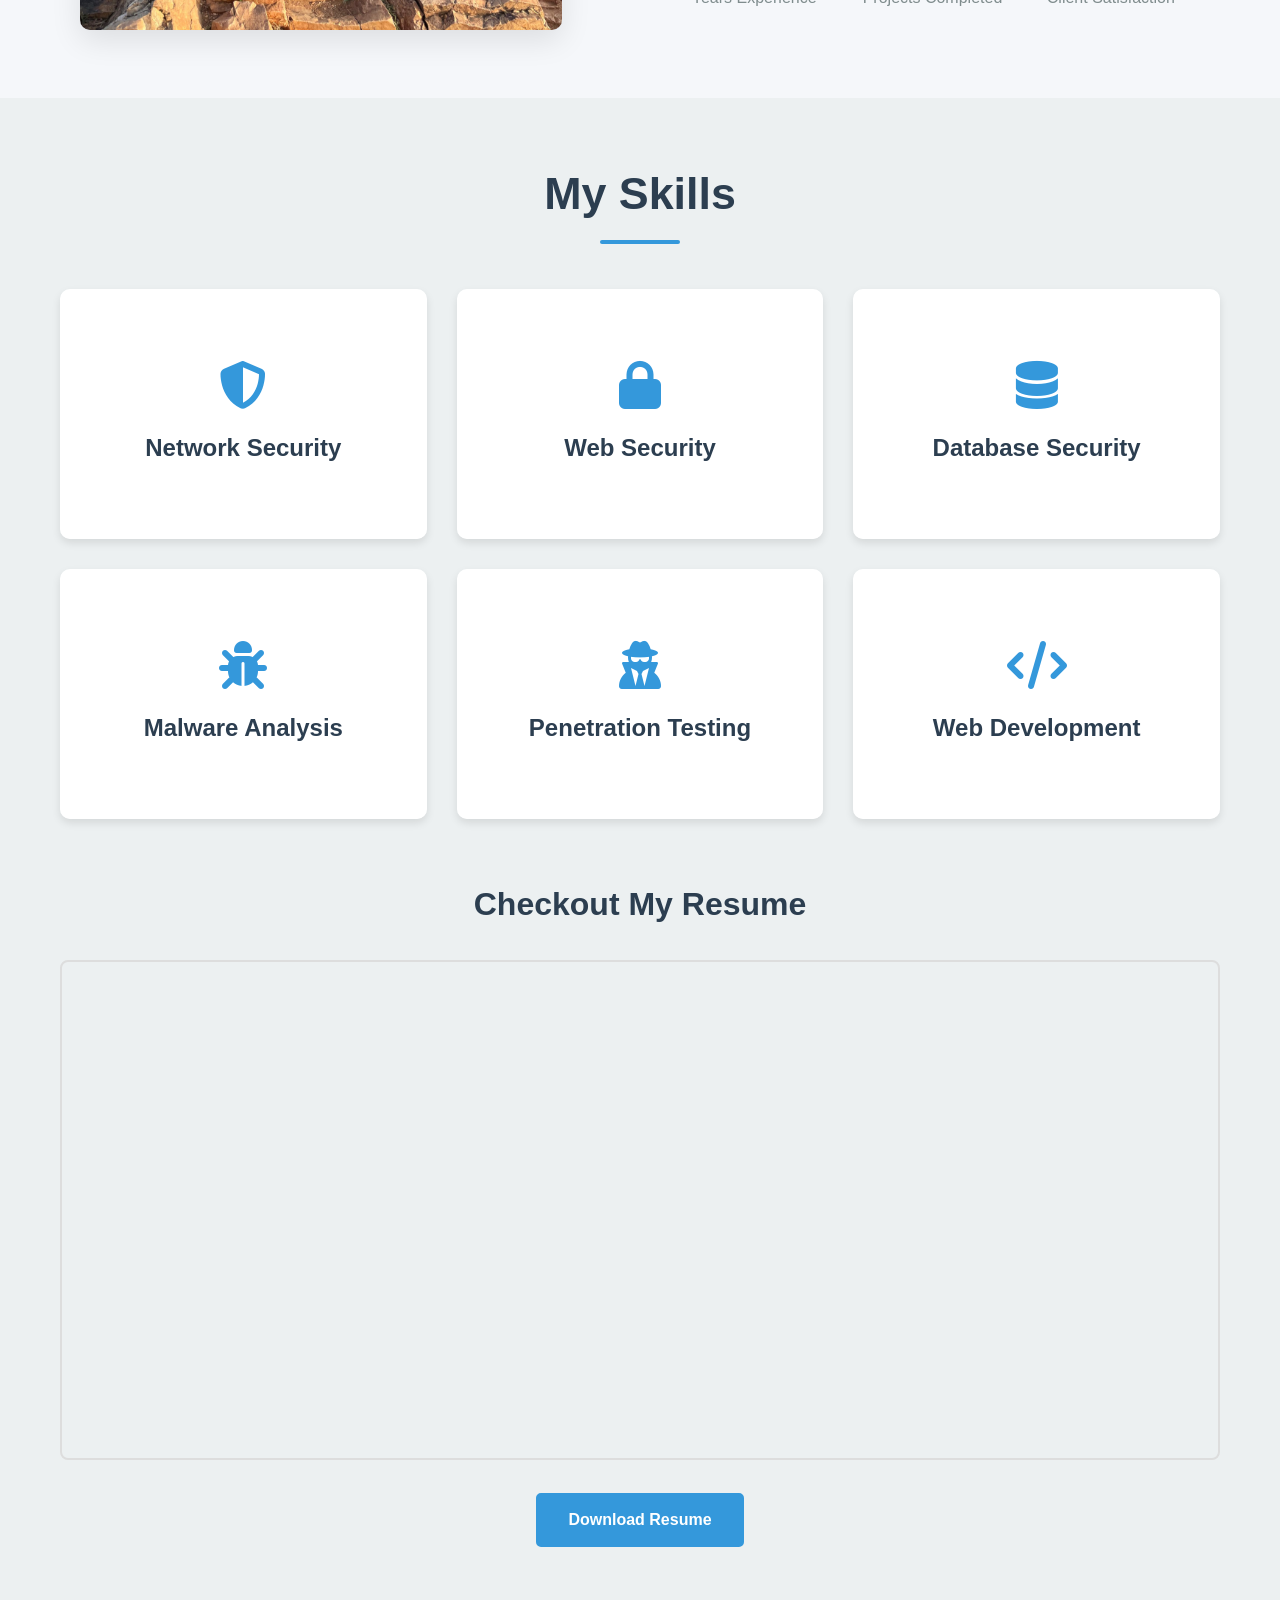
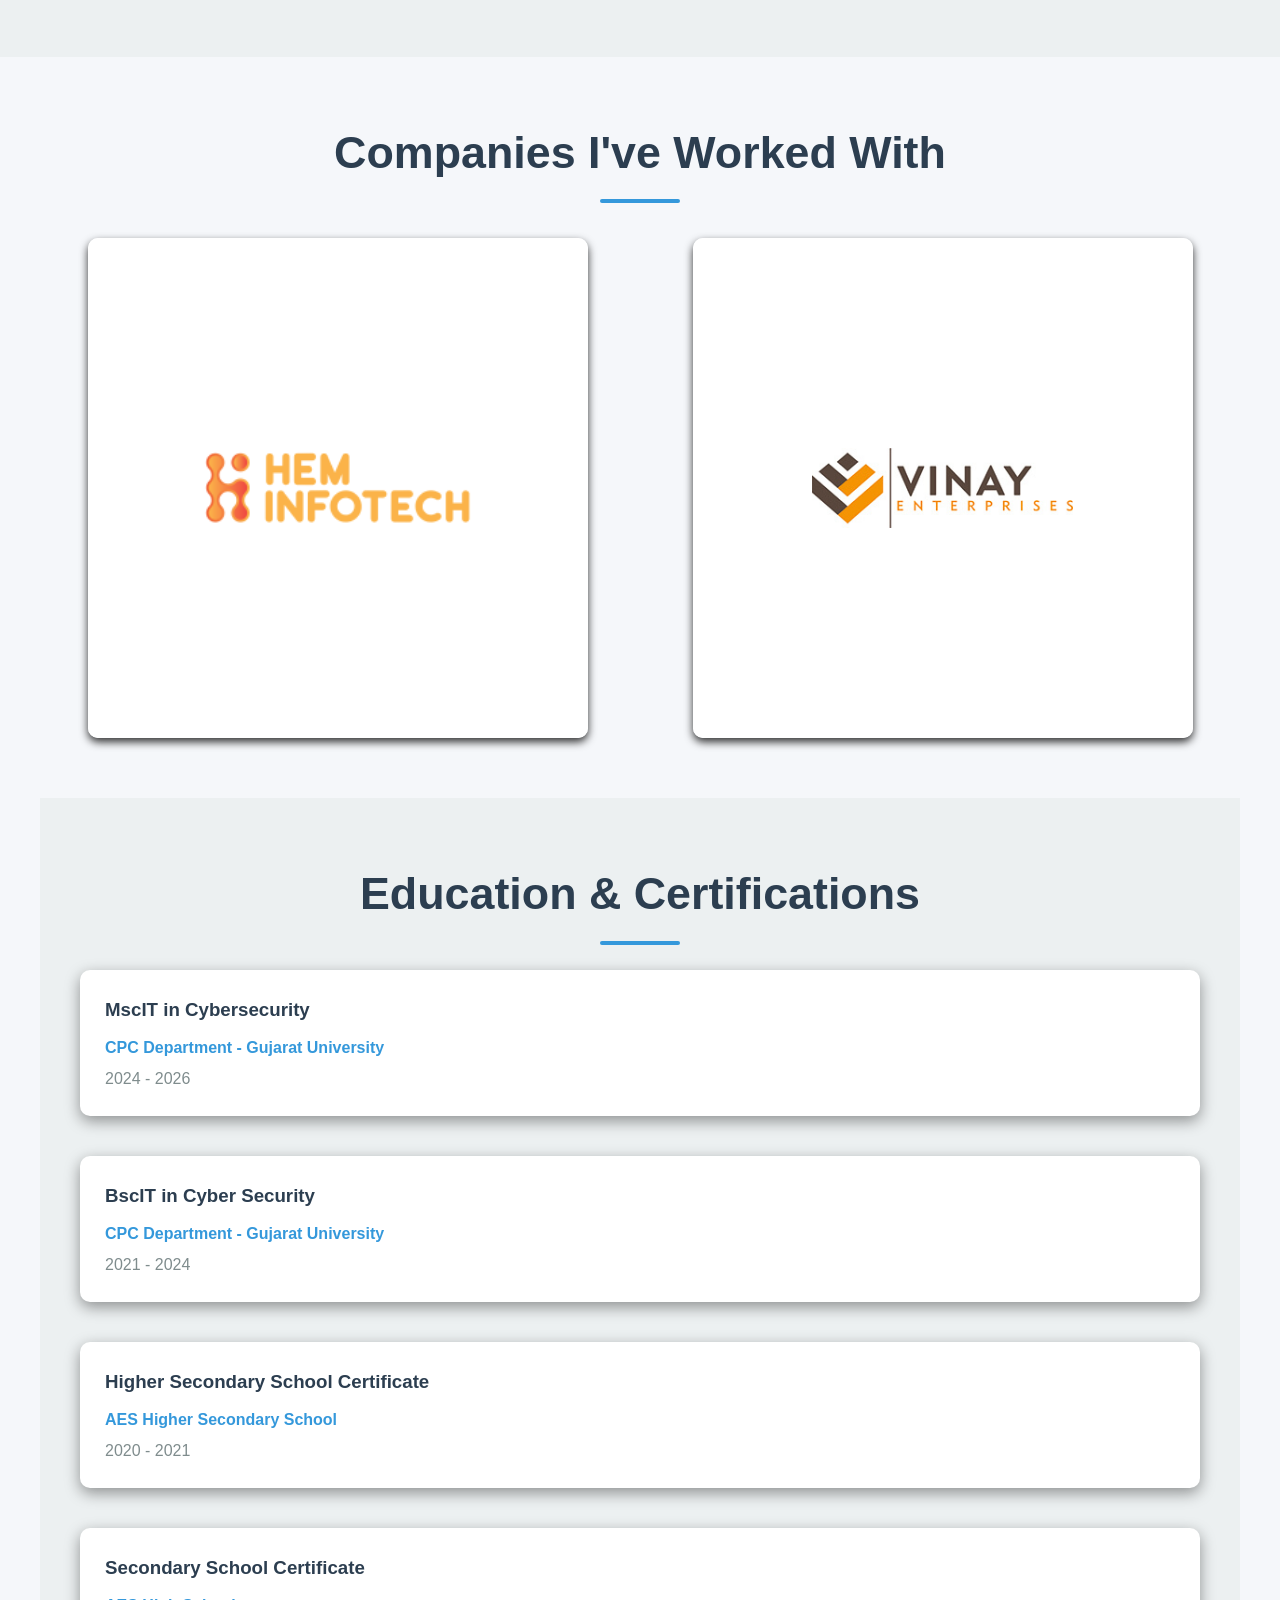
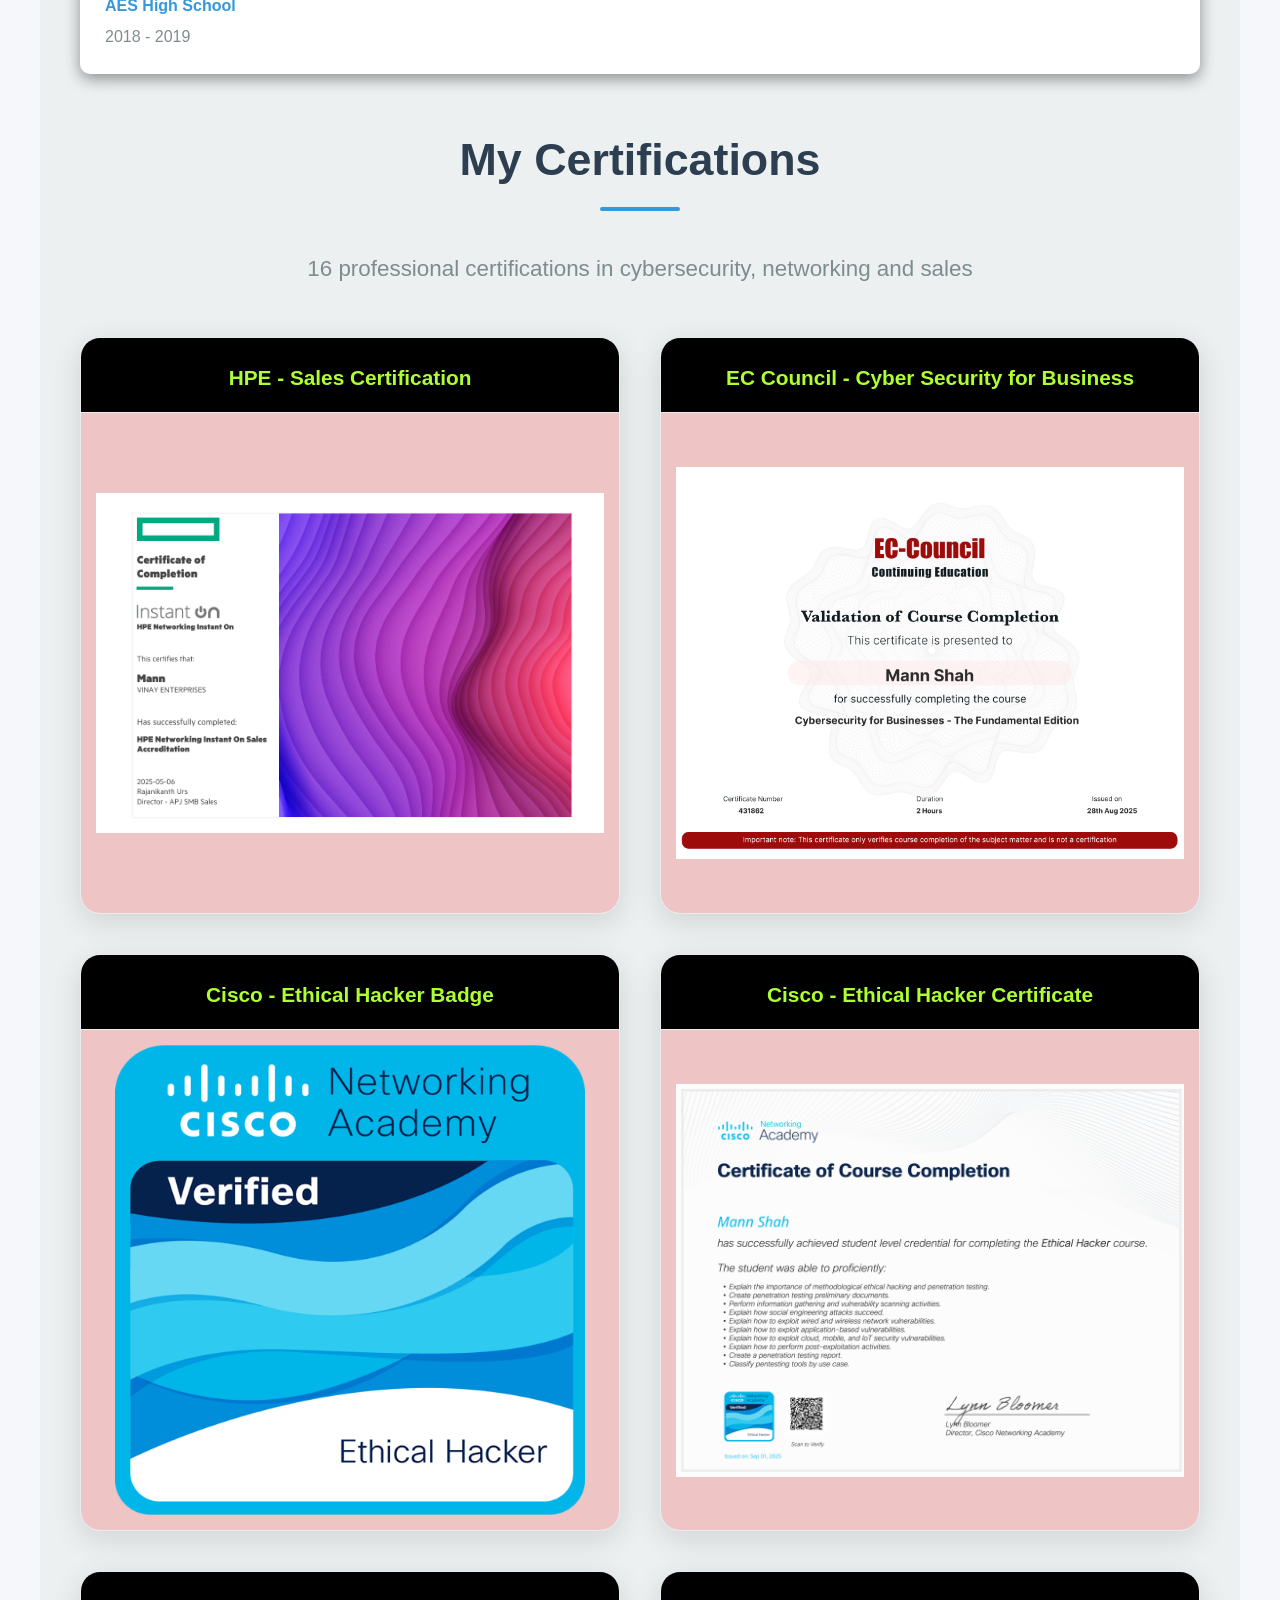
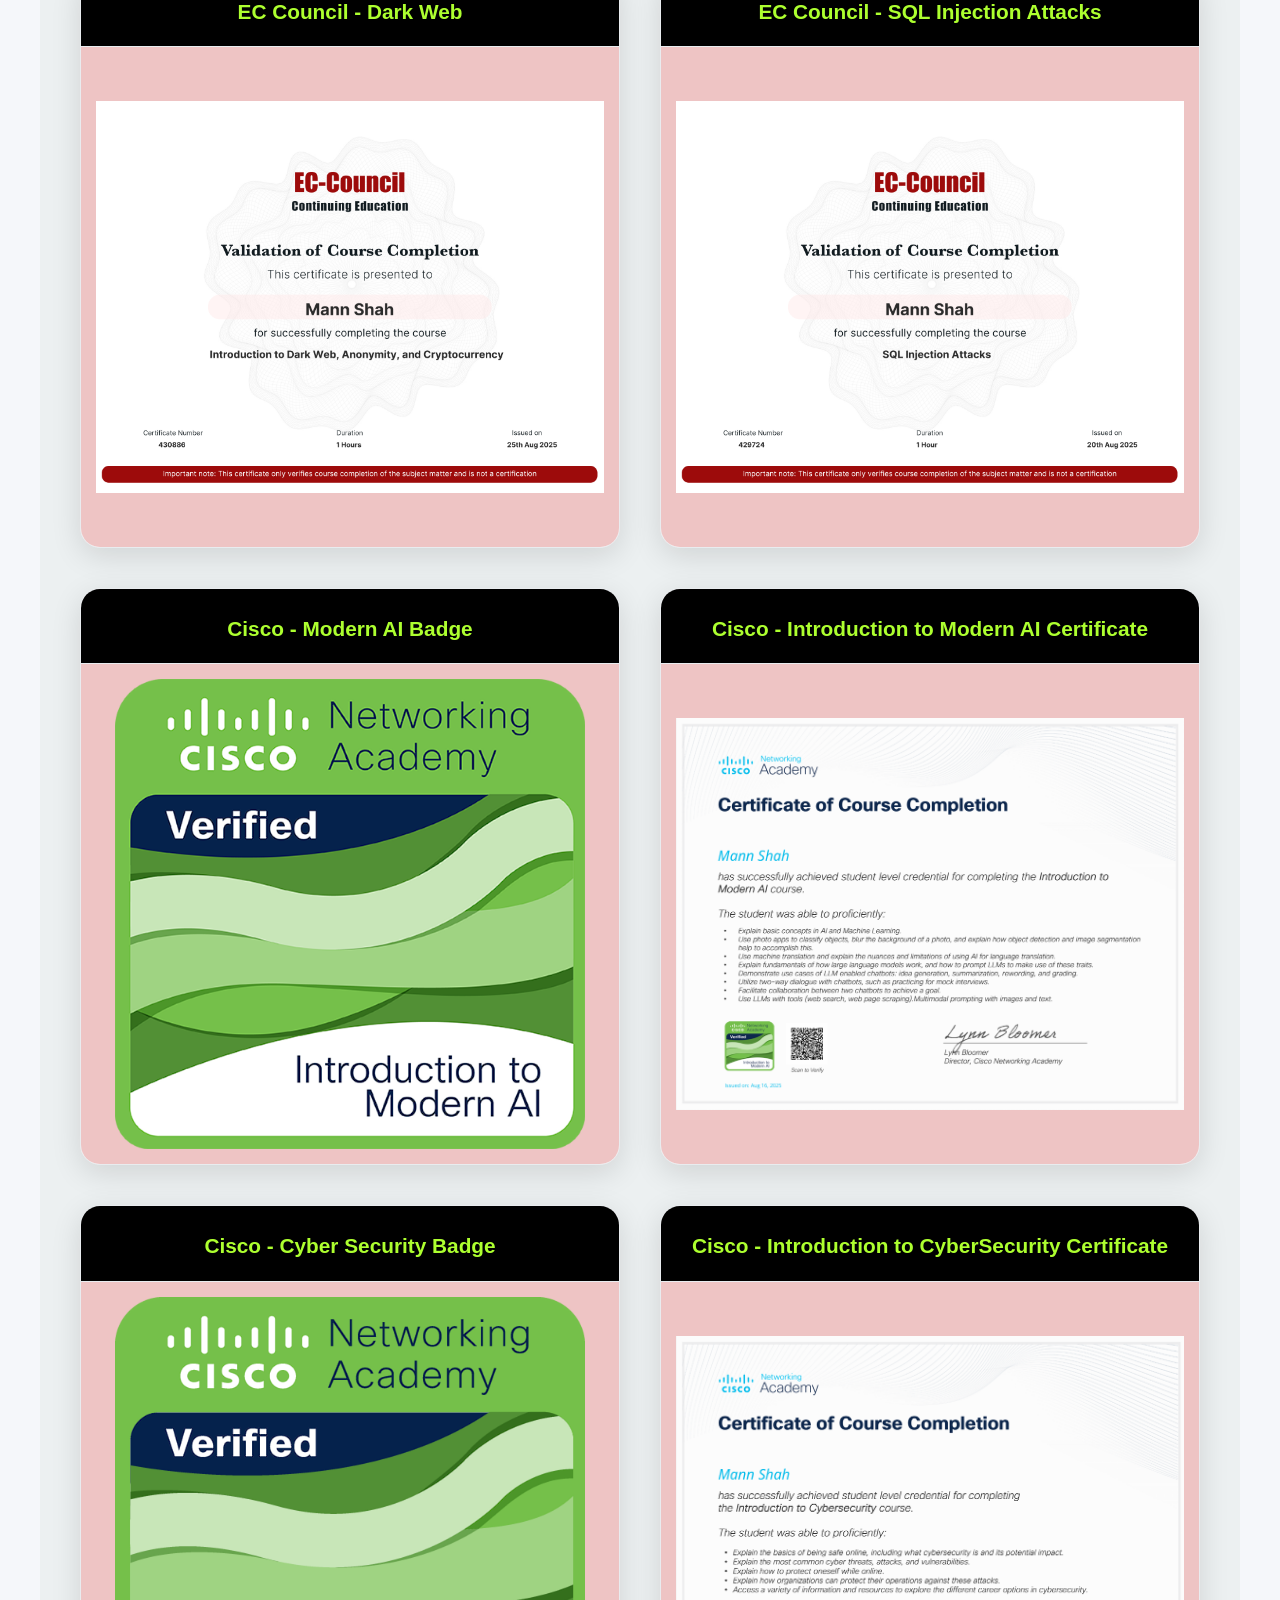
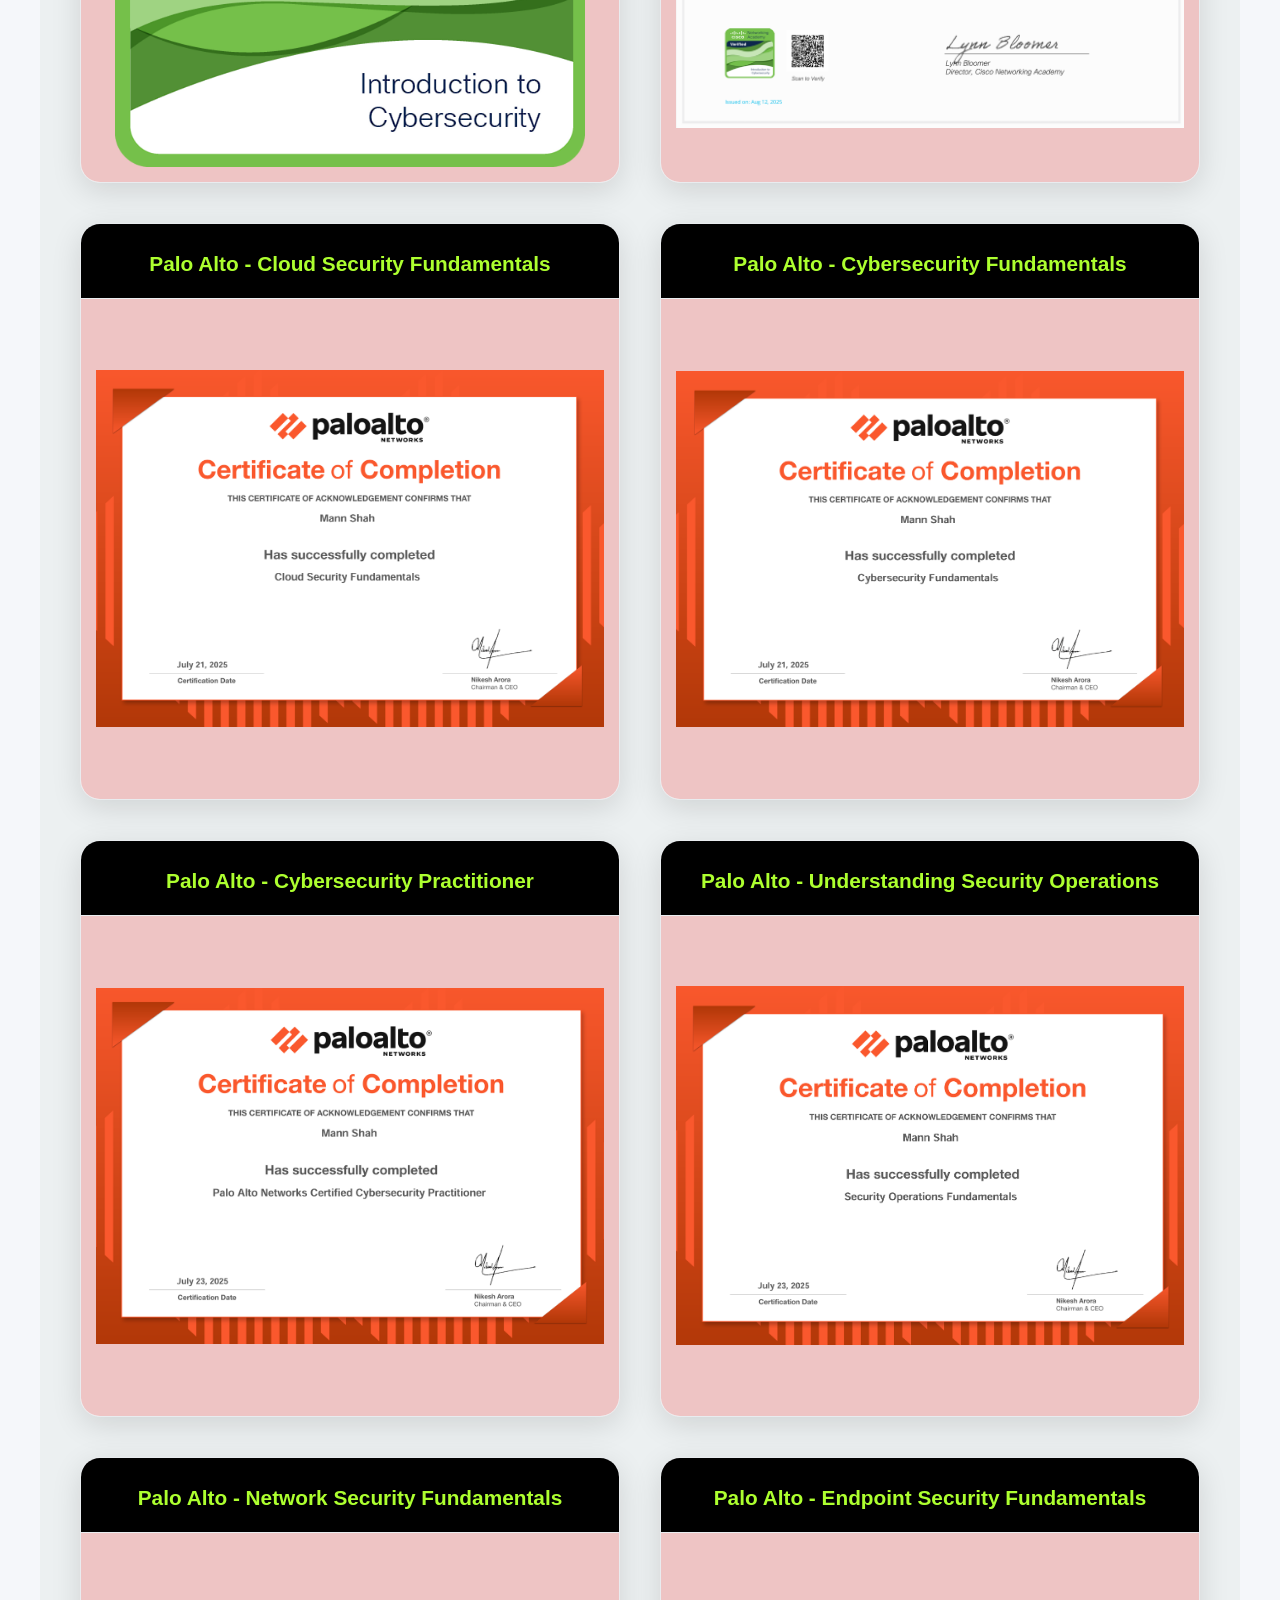
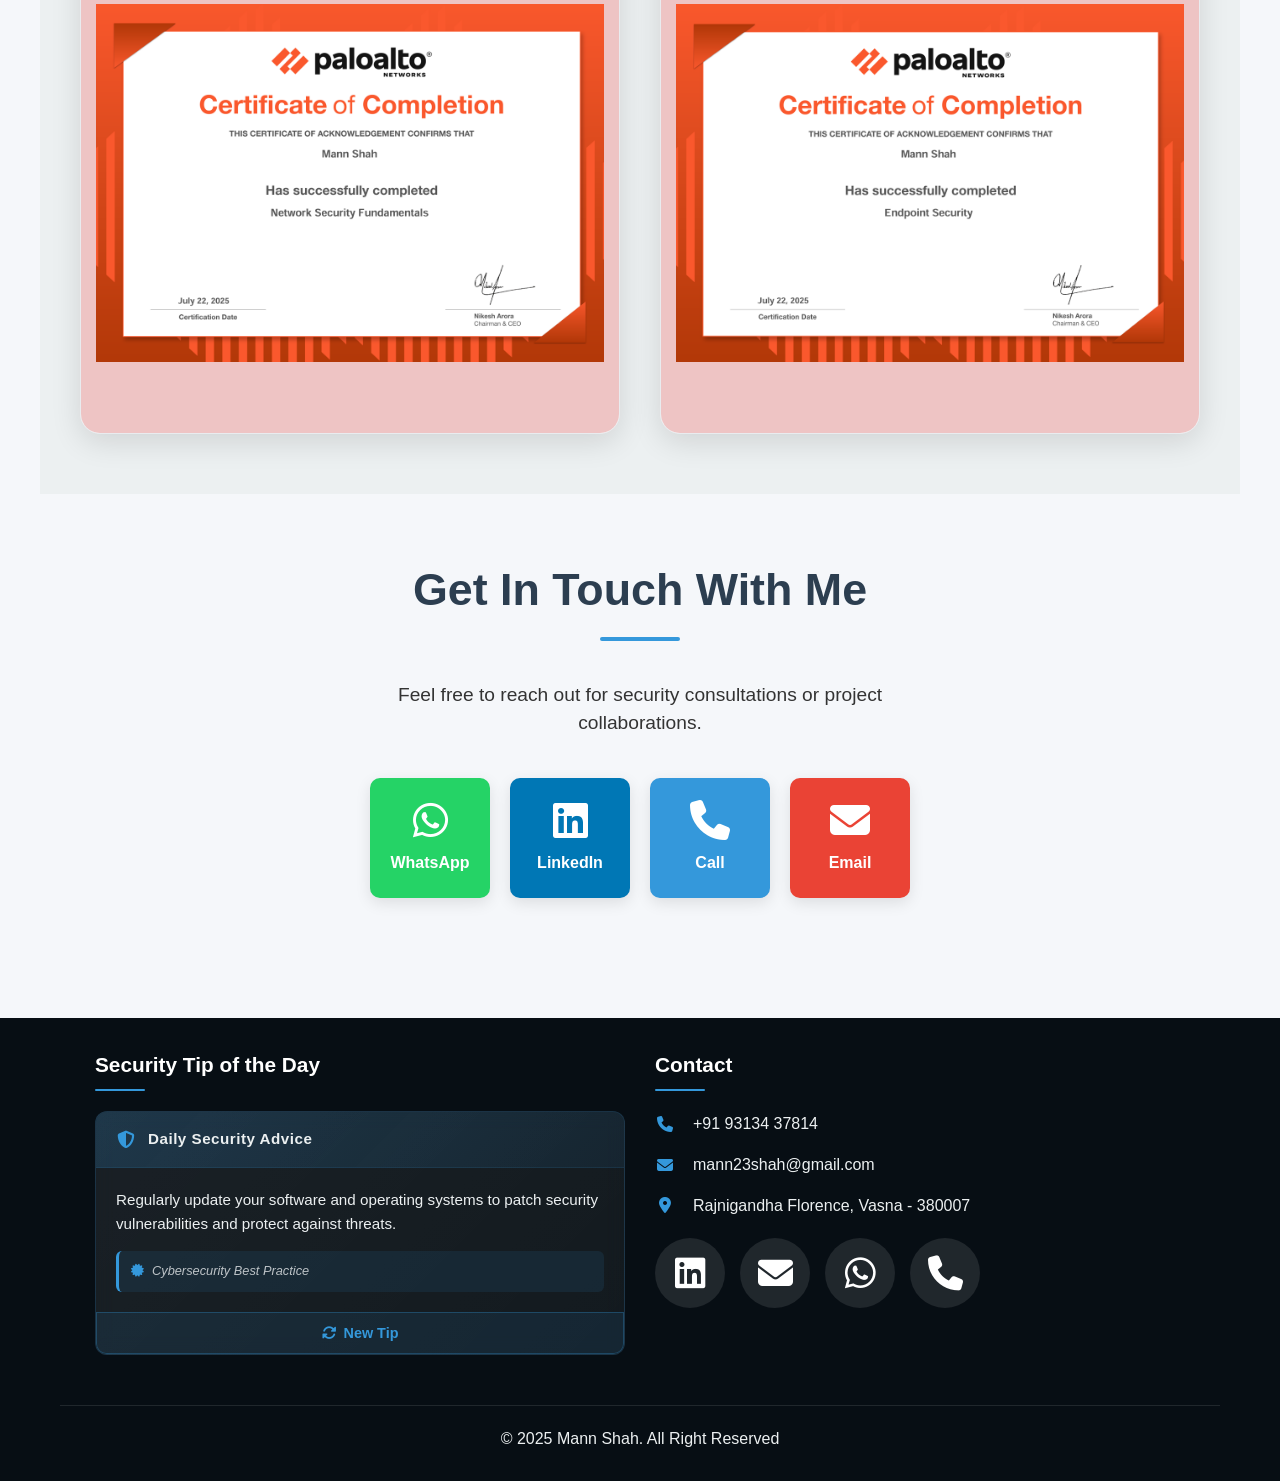
==== commit 4bdb42ec: "Add files via upload" ====
--- a/index.html
+++ b/index.html
@@ -4,7 +4,7 @@
 <head>
     <meta charset="UTF-8">
     <meta name="viewport" content="width=device-width, initial-scale=1.0">
-    <title>Mann Shah -Portfolio Website</title>
+    <title>Mann Shah - Portfolio Website</title>
     <link rel="icon" href="favicon.ico">
     <meta name="description"
         content="Experienced cybersecurity professional offering customized IT solutions and expert portfolio in network, cloud and endpoint security for business growth.">
@@ -521,7 +521,7 @@
                     <ul>
                         <li><i class="fas fa-phone"></i> +91 93134 37814</li>
                         <li><i class="fas fa-envelope"></i> mann23shah@gmail.com</li>
-                        <li><i class="fas fa-map-marker-alt"></i> 405 Rajnigandha Florence, Vasna - 380007</li>
+                        <li><i class="fas fa-map-marker-alt"></i> Rajnigandha Florence, Vasna - 380007</li>
                     </ul>
 
                     <div class="contact-icons">
